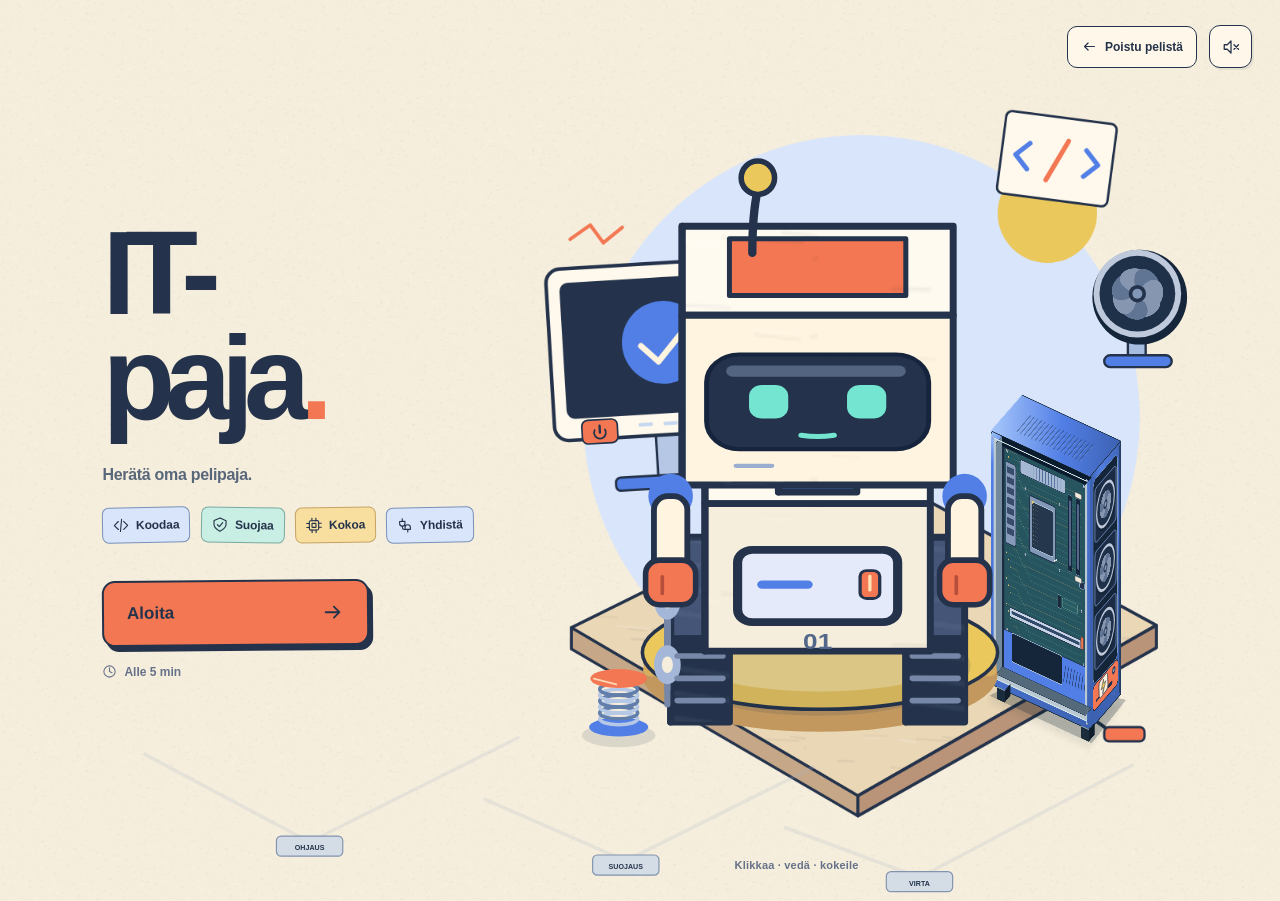
==== it-paja.html @ 64133e1c "Initial push" ====
<!doctype html>
<html lang="fi">
<head>
  <meta charset="utf-8">
  <meta name="viewport" content="width=device-width, initial-scale=1">
  <meta name="theme-color" content="#f6eedc">
  <meta name="description" content="Koodaa robotti, suojaa tili ja kokoa tietokone. Neljä IT-tehtävää, alle viisi minuuttia.">
  <title>IT-paja — Koodaa. Suojaa. Kokoa. Yhdistä.</title>
  <link rel="icon" type="image/svg+xml" href="[data-uri]">
  <style data-source="style.css">
:root{--paper:#f6f5ef;--bg:#eaeae3;--ink:#202c2d;--muted:#6d7470;--line:#d6d8ce;--orange:#f16a35;--orange-dark:#cf4a1a;--teal:#267d71;--mint:#bee1c8;--radius:18px;font-family:Inter,'Segoe UI',Arial,sans-serif;color:var(--ink);font-synthesis:none;color-scheme:light}
*{box-sizing:border-box}body{margin:0;background:var(--bg)}button,a{-webkit-tap-highlight-color:transparent}button{font:inherit;color:inherit;cursor:pointer}button:disabled{cursor:default}a{color:inherit}svg{width:22px;height:22px;fill:none;stroke:currentColor;stroke-width:1.7;stroke-linecap:round;stroke-linejoin:round;flex-shrink:0}.symbol-library{position:absolute;width:0;height:0;overflow:hidden}.app-shell{max-width:1800px;min-height:100dvh;margin:auto;padding:0 32px;display:flex;flex-direction:column}.topbar{height:100px;display:flex;align-items:center;justify-content:space-between;gap:24px;flex-shrink:0}.brand{font-size:25px;letter-spacing:-1.4px;font-weight:850;display:flex;align-items:center;gap:12px;text-decoration:none;white-space:nowrap}.brand-slash{color:#a2aaa0;padding:0 3px;font-weight:450}.brand-dot{color:var(--orange)}.brand-mark{width:31px;height:32px;position:relative}.brand-mark span{display:block;position:absolute;background:var(--ink);width:13px;height:29px;transform:skewY(-24deg);border-radius:2px}.brand-mark span+span{left:17px;top:6px;height:20px;background:var(--orange)}.progress ol{list-style:none;display:flex;align-items:center;gap:0;margin:0;padding:0}.progress li{display:flex;align-items:center;gap:9px;font-size:12px;letter-spacing:.04em;font-weight:700;color:#92998d;white-space:nowrap}.progress li+li:before{content:'';display:block;width:35px;height:1px;background:#c9cec1;margin:0 17px}.step-circle{width:26px;height:26px;border:1px solid #bfc6b7;border-radius:50%;display:flex;align-items:center;justify-content:center;font-size:10px}.step-circle svg{width:15px;height:15px}.progress li.active{color:var(--ink)}.progress li.active .step-circle{background:var(--ink);color:var(--paper);border-color:var(--ink)}.progress li.done{color:var(--teal)}.progress li.done .step-circle{background:var(--teal);border-color:var(--teal);color:white}.header-tools{display:flex;align-items:center;gap:20px}.timer{display:flex;align-items:center;gap:8px;font-size:15px;font-variant-numeric:tabular-nums;letter-spacing:.04em;font-weight:650}.timer svg{width:17px;height:17px;color:#7a8278}.icon-button{width:36px;height:36px;border:1px solid #cdd1c4;border-radius:50%;display:inline-flex;align-items:center;justify-content:center;background:transparent;transition:background .2s,transform .2s}.icon-button:hover{background:#fff9;transform:translateY(-1px)}.icon-button svg{width:17px;height:17px}.sound-toggle{border-color:transparent}.workspace{display:grid;grid-template-columns:minmax(0,1fr) 392px;min-height:610px;height:calc(100dvh - 153px);max-height:1000px;border:1px solid #cdd1c4;border-radius:var(--radius);overflow:hidden;background:var(--paper);box-shadow:0 12px 50px #29322908}.scene-pane{position:relative;background:#dddfd4;min-width:0;overflow:hidden;background-image:radial-gradient(ellipse at 45% 30%,#eef0e5 0%,#e0e2d6 57%,#d1d6c7 100%)}.scene-pane:after{content:'';pointer-events:none;position:absolute;inset:0;opacity:.10;mix-blend-mode:multiply;background-image:url("data:image/svg+xml,%3Csvg xmlns='http://www.w3.org/2000/svg' width='180' height='180'%3E%3Cfilter id='n'%3E%3CfeTurbulence type='fractalNoise' baseFrequency='.7' numOctaves='3' stitchTiles='stitch'/%3E%3C/filter%3E%3Cpath fill='%23000' filter='url(%23n)' opacity='.5' d='M0 0h180v180H0z'/%3E%3C/svg%3E")}.scene-heading{position:absolute;z-index:2;left:30px;right:30px;top:26px;display:flex;justify-content:space-between;align-items:center;pointer-events:none}.scene-kicker{font-size:10px;letter-spacing:.17em;font-weight:800;display:flex;gap:10px;align-items:center}.scene-kicker:before{content:'';width:6px;height:6px;background:var(--orange)}.scene-live{font:9px 'Cascadia Mono',Consolas,monospace;letter-spacing:.08em;display:flex;align-items:center;gap:7px;color:#6d786a}.scene-live>span{width:5px;height:5px;background:#5b8c64;border-radius:50%;box-shadow:0 0 0 3px #60976113}.canvas-wrap{position:absolute;inset:0}canvas{display:block;width:100%;height:100%;touch-action:pan-y}.scene-bottom{position:absolute;z-index:2;bottom:29px;left:30px;right:30px;display:flex;align-items:center;justify-content:space-between;gap:12px;pointer-events:none}.scene-label{display:flex;align-items:center;gap:12px}.scene-label-icon{width:39px;height:39px;border:1px solid #a8b39f;border-radius:11px;display:flex;align-items:center;justify-content:center;background:#e7eadc9c}.scene-label-icon svg{width:19px;height:19px}.scene-label>div{display:flex;flex-direction:column;gap:4px}.scene-object{font-size:12px;font-weight:800;letter-spacing:.11em}.scene-description{font-size:11px;color:#6c7766}.scene-coordinate{font:10px 'Cascadia Mono',Consolas,monospace;color:#7e8976;letter-spacing:.04em}.scene-corner{position:absolute;width:11px;height:11px;border-color:#8a987e;border-style:solid;z-index:2;pointer-events:none}.corner-tl{left:17px;top:17px;border-width:1px 0 0 1px}.corner-br{right:17px;bottom:17px;border-width:0 1px 1px 0}.control-pane{padding:34px 30px 26px;display:flex;flex-direction:column;position:relative;border-left:1px solid #cdd1c4;background:var(--paper);min-width:0;overflow-y:auto}.panel-topline{display:flex;align-items:center;justify-content:space-between;margin-bottom:23px}.eyebrow{font-size:10px;letter-spacing:.17em;font-weight:800;color:#7b8379;text-transform:uppercase}.stage-badge{font:10px 'Cascadia Mono',Consolas,monospace;color:var(--teal);background:#e5ece0;border:1px solid #cedbc7;padding:5px 8px;border-radius:4px}.control-pane h1{font-size:44px;line-height:1.03;letter-spacing:-2.1px;margin:0 0 13px;font-weight:800}.control-pane .intro-title{font-size:66px;letter-spacing:-3.4px;margin:17px 0 14px}.orange-period{color:var(--orange)}.instruction{font-size:13px;color:#747c70;line-height:1.6;margin:0 0 27px;max-width:310px}.intro-list{margin:32px 0 28px;display:flex;flex-direction:column}.intro-item{display:flex;align-items:center;gap:14px;padding:19px 0;border-bottom:1px solid var(--line)}.intro-item:first-child{border-top:1px solid var(--line)}.intro-icon{width:37px;height:37px;display:flex;align-items:center;justify-content:center;background:#e7e9df;border:1px solid #d8ddcf;border-radius:9px}.intro-icon svg{width:20px;height:20px}.intro-item>div{display:flex;flex-direction:column;gap:4px;flex:1}.intro-item strong{font-size:14px;font-weight:700}.intro-item small{font-size:11px;color:#82897b}.intro-number{font:10px 'Cascadia Mono',Consolas,monospace;color:#959c8d}.panel-bottom{margin-top:auto}.primary{width:100%;height:54px;background:var(--orange);border:1px solid #df5b2a;color:white;border-radius:9px;display:flex;align-items:center;justify-content:center;gap:11px;font-weight:750;font-size:14px;box-shadow:inset 0 1px 0 #ffbc9266,0 3px 0 #c85125;transition:background .18s,transform .18s,box-shadow .18s}.primary:hover:not(:disabled){background:#e75e2a;transform:translateY(-1px);box-shadow:inset 0 1px 0 #ffbc9266,0 4px 0 #c85125,0 6px 15px #e8692520}.primary:active:not(:disabled){transform:translateY(2px);box-shadow:inset 0 1px 0 #ffbc9266}.primary:disabled{background:#d9ddd0;border-color:#d0d5c7;color:#8e9785;box-shadow:0 2px 0 #c8cdbf}.primary svg{width:18px;height:18px;stroke-width:2}.primary .arrow-end{margin-left:auto}.primary.with-end{justify-content:flex-start;padding:0 19px}.subnote{display:flex;align-items:center;justify-content:center;gap:6px;margin-top:16px;font-size:10px;letter-spacing:.03em;color:#899180}.subnote svg{width:12px;height:12px}.section-heading{display:flex;align-items:center;justify-content:space-between;margin-bottom:12px;font-size:11px;font-weight:700}.command-palette{display:grid;grid-template-columns:repeat(3,1fr);gap:7px;margin-bottom:22px}.command-button{height:65px;border:1px solid #cbd1c2;border-radius:9px;background:#eaece2;display:flex;flex-direction:column;justify-content:center;align-items:center;gap:7px;font-size:11px;font-weight:650;box-shadow:0 2px 0 #cfd4c5;transition:transform .15s,background .15s}.command-button:hover:not(:disabled){background:#dfe9db;transform:translateY(-2px)}.command-button:active:not(:disabled){transform:translateY(1px)}.command-button:disabled{opacity:.5}.command-button svg{width:21px;height:21px;stroke-width:1.9}.counter{font:10px 'Cascadia Mono',Consolas,monospace;color:#87907e}.program-container{border:1px solid #d4d9cc;background:#ebede4;padding:10px;border-radius:10px;margin-bottom:8px}.program-grid{display:grid;grid-template-columns:repeat(4,1fr);gap:7px}.program-slot{position:relative;min-width:0;height:61px;border:1px dashed #c4cbbb;background:#e5e8dc;border-radius:6px;display:flex;flex-direction:column;align-items:center;justify-content:center;gap:5px;color:#98a18f;transition:background .15s,border .15s,transform .15s}.program-slot.empty{cursor:default}.slot-number{position:absolute;top:4px;left:6px;font:8px 'Cascadia Mono',Consolas,monospace;opacity:.6}.program-slot.filled{background:var(--paper);border:1px solid #bfc9b6;box-shadow:0 2px 0 #c9cfbe;color:var(--ink)}.program-slot.filled:hover{transform:translateY(-1px)}.program-slot.selected{border-color:var(--teal);box-shadow:0 0 0 1px var(--teal)}.program-slot.executing{background:var(--teal);border-color:var(--teal);color:white;box-shadow:0 0 0 3px #267d7120}.program-slot.error{border-color:var(--orange);background:#f9e1d2}.program-slot svg{width:19px;height:19px}.slot-text{font-size:8px;font-weight:650}.program-tools{display:flex;align-items:center;justify-content:space-between;height:30px;gap:8px}.tiny-button{border:0;background:transparent;padding:4px;display:inline-flex;align-items:center;justify-content:center;gap:4px;font-size:10px;color:#77816e;border-radius:4px;min-width:25px;min-height:25px}.tiny-button:hover:not(:disabled){background:#dce3d3;color:var(--ink)}.tiny-button:disabled{opacity:.35}.tiny-button svg{width:14px;height:14px}.reorder-tools{display:flex;gap:2px}.flip-arrow{transform:rotate(180deg)}.status{font-size:11px;line-height:1.5;min-height:36px;display:flex;align-items:center;color:var(--teal);margin:8px 0 13px;gap:6px}.status.warning{color:#bc4f24}.status svg{width:16px;height:16px}.hint-button{background:transparent;border:0;display:flex;align-items:center;justify-content:center;gap:6px;font-size:11px;font-weight:650;color:#707d65;width:100%;height:36px;border-radius:5px;margin-top:9px}.hint-button:hover{background:#e8ecdf}.hint-button svg{width:15px;height:15px}.hint-button.nudge{animation:hintPulse 1.8s ease-in-out infinite}.question-progress{display:flex;gap:5px;margin-bottom:22px}.question-progress span{height:4px;background:#dce0d4;flex:1;border-radius:2px}.question-progress .complete{background:var(--teal)}.question-progress .current{background:var(--orange)}.question-title{font-size:19px;line-height:1.4;letter-spacing:-.3px;margin:0 0 20px;font-weight:700}.answers{display:flex;flex-direction:column;gap:10px}.answer{width:100%;display:flex;align-items:center;text-align:left;gap:12px;padding:15px 13px;background:#eeefe7;border:1px solid #d2d8c9;border-radius:8px;font-size:12px;line-height:1.4;min-height:62px;transition:background .15s,transform .15s,border .15s}.answer-index{width:24px;height:24px;border:1px solid #c4ccbc;border-radius:6px;flex:0 0 auto;display:flex;align-items:center;justify-content:center;font:10px 'Cascadia Mono',Consolas,monospace;color:#7a866e}.answer:hover:not(:disabled){background:#e1e8da;border-color:#a6b69b;transform:translateX(2px)}.answer.correct{border-color:var(--teal);background:#e0ecdf}.answer.correct .answer-index{background:var(--teal);border-color:var(--teal);color:white}.answer.incorrect{border-color:#da9e7f;background:#f3e4d9}.answer:disabled{cursor:default}.feedback{font-size:12px;line-height:1.6;color:var(--teal);margin-top:18px;min-height:40px;display:flex;gap:8px;align-items:flex-start}.feedback svg{margin-top:2px;width:17px;height:17px}.next-question{margin-top:18px}.parts-list{display:flex;flex-direction:column;gap:9px}.part-card{position:relative;display:flex;align-items:center;gap:13px;padding:12px 13px;background:#eaede2;border:1px solid #cfd7c5;box-shadow:0 2px 0 #d3d9c9;border-radius:9px;width:100%;text-align:left;min-height:78px;transition:transform .15s,border .15s,background .15s}.part-card:hover:not(:disabled){transform:translateX(-3px);background:#e1e8d9}.part-card.selected{border-color:var(--teal);box-shadow:0 0 0 1px var(--teal);background:#e1ebda}.part-card.installed{background:#f1f2e9;border-color:#dde2d4;box-shadow:none;opacity:.7}.part-preview{width:70px;height:45px;display:flex;align-items:center;justify-content:center;flex:0 0 auto}.part-preview svg{width:100%;height:100%;stroke:none}.part-info{display:flex;flex-direction:column;gap:4px}.part-info strong{font-size:13px}.part-info small{font-size:10px;color:#808b74}.part-state{margin-left:auto;color:var(--teal)}.part-state svg{width:17px;height:17px}.part-number{font:9px 'Cascadia Mono',Consolas,monospace;color:#8d9880}.hotspots{position:absolute;inset:0;pointer-events:none}.hotspot{pointer-events:auto;position:absolute;border:2px dashed #66887080;background:#6ca88408;border-radius:6px;transition:background .15s,box-shadow .15s,opacity .15s;transform:translate(-50%,-50%);display:flex;align-items:center;justify-content:center;color:#315747}.hotspot span{font-size:9px;letter-spacing:.08em;background:#f2f5e9d9;border:1px solid #b2c6a5;border-radius:4px;padding:3px 5px;white-space:nowrap;font-weight:750}.hotspot.selected-target{border-color:#428973;background:#98c6ac15}.hotspot:hover,.hotspot.drag-over{background:#6ca88435;border-style:solid;box-shadow:0 0 0 5px #5eaa7920}.hotspot.installed{pointer-events:none;opacity:0}.hotspot.wrong{border-color:#ed6b35;background:#ed6b3530;animation:wrongShake .3s}.booted .hotspots{display:none}.results-list{margin:25px 0}.result-row{display:flex;align-items:center;gap:13px;padding:16px 0;border-bottom:1px solid var(--line);font-size:13px}.result-row>svg{color:var(--teal);width:20px;height:20px}.result-label{flex:1;font-weight:650}.result-state{font-size:10px;color:var(--teal)}.result-state.assisted{color:#8b795e}.footer{height:53px;display:flex;justify-content:space-between;align-items:center;gap:28px;color:#929a88;font-size:9px;font-weight:650;letter-spacing:.13em;flex-shrink:0}.footer>span:first-child span{padding:0 8px}.time-track{height:2px;background:#d7ddcf;flex:1;max-width:250px;overflow:hidden}.time-track>span{display:block;width:100%;height:100%;background:#91a48b;transition:width .3s linear}.transition-overlay{position:fixed;inset:0;z-index:10;background:#e9eddfdc;backdrop-filter:blur(7px);display:flex;flex-direction:column;align-items:center;justify-content:center;gap:20px;opacity:0;pointer-events:none;transition:opacity .3s}.transition-overlay.visible{opacity:1;pointer-events:auto}.transition-disc{width:90px;height:90px;border:1px solid #9db797;border-radius:50%;display:flex;align-items:center;justify-content:center;background:#d6e7ce;box-shadow:0 0 0 13px #b3caa22b}.transition-disc svg{width:34px;height:34px;color:var(--teal);stroke-width:1.8}.transition-overlay>span{font-size:24px;font-weight:750;letter-spacing:-.6px}.sr-only{position:absolute;width:1px;height:1px;overflow:hidden;clip:rect(0,0,0,0);white-space:nowrap}.noscript{position:fixed;inset:0;background:var(--paper);display:grid;place-items:center;padding:30px;z-index:100}button:focus-visible,a:focus-visible{outline:3px solid #1f756c;outline-offset:4px}button:disabled{outline:none}.control-pane.enter{animation:panelEnter .35s ease-out}.scene-pane.phase-enter canvas{animation:sceneEnter .65s ease-out}.dragging{opacity:.35}.part-card.shake{animation:wrongShake .3s}
@keyframes panelEnter{from{opacity:0;transform:translateX(12px)}to{opacity:1;transform:translateX(0)}}@keyframes sceneEnter{from{opacity:.2;transform:translateX(-20px)}to{opacity:1;transform:translateX(0)}}@keyframes hintPulse{50%{background:#e1e9d6;color:#395f40}}@keyframes wrongShake{25%{margin-left:-6px}75%{margin-left:6px}}
@media(min-width:1600px){.app-shell{padding:0 42px}.topbar{height:110px}.workspace{height:calc(100dvh - 170px);grid-template-columns:minmax(0,1fr) 440px}.control-pane{padding:45px 38px 32px}.control-pane h1{font-size:51px}.instruction{font-size:14px}.control-pane .intro-title{font-size:78px}.intro-list{margin-top:48px}.intro-item{padding:25px 0}.command-palette{margin-top:12px;margin-bottom:32px}.command-button{height:76px}.program-slot{height:74px}.program-container{padding:13px}.part-card{min-height:91px}.footer{height:60px}}
@media(max-height:800px) and (min-width:901px){.topbar{height:77px}.workspace{height:calc(100dvh - 120px);min-height:568px}.footer{height:43px}.control-pane{padding:25px 25px 20px}.panel-topline{margin-bottom:18px}.control-pane h1{font-size:38px}.control-pane .intro-title{font-size:59px;margin-top:10px}.instruction{margin-bottom:20px;font-size:12px}.intro-list{margin:22px 0}.intro-item{padding:16px 0}.command-palette{margin-bottom:19px}.command-button{height:58px}.program-slot{height:54px}.question-title{font-size:17px;margin-bottom:16px}.answer{padding:13px 11px;min-height:56px}.part-card{min-height:70px;padding:9px 12px}.status{margin:6px 0 9px;min-height:31px}.primary{height:49px}}
@media(max-width:1100px){.app-shell{padding:0 20px}.workspace{grid-template-columns:minmax(0,1fr) 355px}.control-pane{padding-left:22px;padding-right:22px}.progress li+li:before{width:20px;margin:0 11px}.scene-heading,.scene-bottom{left:22px;right:22px}.scene-coordinate{display:none}.header-tools{gap:10px}}
@media(max-width:900px){.app-shell{padding:0 16px}.topbar{height:78px;gap:12px}.brand{font-size:21px;gap:8px}.brand-mark{transform:scale(.8);transform-origin:left center;width:26px}.progress li{gap:6px;font-size:10px}.progress li+li:before{width:12px;margin:0 8px}.step-circle{width:21px;height:21px;font-size:8px}.header-tools{gap:3px}.timer{font-size:12px;gap:5px}.workspace{grid-template-columns:minmax(0,1fr) 330px;height:calc(100dvh - 122px);min-height:570px}.control-pane h1{font-size:35px}.control-pane .intro-title{font-size:52px}.control-pane{padding:25px 21px 22px}.instruction{font-size:12px}.intro-list{margin:22px 0}.intro-item{padding:16px 0}.scene-live{display:none}.scene-heading{top:23px}.scene-bottom{bottom:23px}.scene-description{max-width:150px}.footer{height:44px;font-size:8px;gap:14px}.footer>span:first-child span{padding:0 4px}}
@media(max-width:650px){.app-shell{padding:0 10px}.topbar{height:65px}.brand{font-size:19px}.progress li>span:last-child{display:none}.progress li+li:before{width:10px;margin:0 5px}.sound-toggle{width:28px}.timer{font-size:11px}.timer svg{width:14px}.workspace{display:flex;flex-direction:column;height:auto;min-height:0}.scene-pane{height:320px;flex-shrink:0}.scene-heading{top:17px;left:20px;right:20px}.scene-kicker{font-size:8px}.scene-bottom{bottom:16px;left:20px;right:20px}.scene-label-icon{width:30px;height:30px;border-radius:7px}.scene-label-icon svg{width:16px}.scene-object{font-size:10px}.scene-description{font-size:9px}.scene-label>div{gap:2px}.control-pane{border-left:0;border-top:1px solid #cdd1c4;padding:23px 24px 25px;min-height:440px;overflow:visible}.control-pane .intro-title{font-size:52px;margin:0 0 10px}.panel-topline{margin-bottom:13px}.control-pane h1 br{display:none}.control-pane h1{font-size:34px;letter-spacing:-1.3px}.instruction{margin-bottom:20px;max-width:none}.intro-list{margin:5px 0 24px}.intro-item{padding:12px 0}.panel-bottom{margin-top:16px}.command-button{height:54px}.command-palette{margin-bottom:19px}.program-slot{height:55px}.footer{font-size:7px;letter-spacing:.05em}.time-track{max-width:100px}.scene-corner{display:none}.hotspot span{font-size:7px;padding:2px}.part-card{min-height:70px}.subnote{margin-top:13px}}
@media(prefers-reduced-motion:reduce){*,*:before,*:after{animation:none!important;transition:none!important;scroll-behavior:auto!important}}
@media(min-width:651px){body{overflow:hidden}.app-shell{height:100dvh;min-height:0}.workspace{flex:1;min-height:0;height:auto}}
.security-summary{display:flex;flex-direction:column;gap:13px;margin-top:10px}.security-summary>div{display:flex;align-items:flex-start;gap:10px;background:#e5ecdf;border:1px solid #c6d5bd;padding:16px;border-radius:8px;font-size:13px;line-height:1.5}.security-summary svg{color:var(--teal);width:18px;height:18px}
.primary:not(:disabled){color:#192e27}.instruction{color:#626e5f}.part-info small{color:#626e5f}.intro-item small{color:#626e5f}

</style>
  <style data-source="theme.css">
:root{--paper:#fff8ea;--bg:#f6eedc;--ink:#24334b;--muted:#59677b;--line:#d7d1c4;--orange:#f27752;--orange-dark:#bf503a;--teal:#206d68;--mint:#b9e7dd;--radius:20px}
body{background:var(--bg)}.app-shell{padding-bottom:24px}.topbar{height:88px}.brand{font-weight:900}.brand-mark span{border-radius:3px}.brand-slash{color:#8d9bad}.workspace{border:2px solid var(--ink);box-shadow:6px 7px 0 #24334b12;max-height:none}.scene-pane{background:#f6eedc}.scene-pane:after{display:none}.control-pane{border-left:2px solid var(--ink);background:var(--paper)}.control-pane h1{font-weight:850;letter-spacing:-1.9px}.instruction,.part-info small,.intro-item small{color:var(--muted)}.stage-badge{background:#e1eafb;border-color:#b6c8ed;color:#365698;border-radius:5px}.eyebrow{color:#59677b}.scene-coordinate,.scene-live,.scene-heading,.footer{display:none}.scene-label-icon{border:1.5px solid #899bb7;background:#fff8ea;border-radius:10px}.scene-description{color:#59677b}.scene-corner{border-color:#8a9ab0}.scene-kicker:before{border-radius:1px}.header-tools .icon-button:hover{background:#fff8ea}.sound-toggle svg{color:var(--ink)}.timer svg{color:#66758c}.progress li{color:#8190a7}.progress li+li:before{background:#c6cbd3}.step-circle{border-color:#aeb8c6}.progress li.done{color:#206d68}.progress li.done .step-circle{background:#206d68;border-color:#206d68}.progress li.active .step-circle{background:#527fe6;border-color:#24334b;color:#fff8ea}.primary{background:#f27752;border:2px solid #24334b;border-radius:11px;box-shadow:3px 4px 0 #24334b;color:#24334b;font-weight:800}.primary:not(:disabled){color:#24334b}.primary:hover:not(:disabled){background:#ff8968;box-shadow:4px 5px 0 #24334b;transform:translate(-1px,-1px)}.primary:active:not(:disabled){transform:translate(2px,3px);box-shadow:1px 1px 0 #24334b}.primary:disabled{background:#e0ded6;border:1.5px solid #b5b8ba;box-shadow:2px 2px 0 #c8c6be;color:#7d8694}.command-button{background:#e3ebfa;border:1.5px solid #657ba6;box-shadow:1px 3px 0 #8da2c5;border-radius:9px}.command-button:hover:not(:disabled){background:#cedefa;box-shadow:2px 4px 0 #657ba6}.command-button:focus-visible{background:#cbdcf7}.program-container{background:#e5ecf6;border:1.5px solid #a8b9d1}.program-slot.empty{background:#dce5f2;border-color:#b4c3d8;color:#8499b8}.program-slot.filled{background:#fff8ea;border:1.5px solid #6e84a8;box-shadow:1px 2px 0 #b0bed1}.program-slot.selected{border-color:#365da2;box-shadow:0 0 0 1px #365da2}.program-slot.executing{background:#527fe6;border-color:#24334b;color:#fff;box-shadow:0 0 0 3px #527fe625}.program-slot.error{border-color:#b9553b;background:#ffe4d7}.counter{color:#62748e}.tiny-button{color:#596d8a}.tiny-button:hover:not(:disabled){color:#24334b;background:#d4e1f4}.hint-button{color:#536986}.hint-button:hover{background:#e0e9f7}.hint-button.nudge{animation:hintPulseV2 1.8s ease-in-out infinite}.status.warning{color:#9d4b35}.question-progress span{background:#d3ddec}.question-progress .current{background:#f27752}.question-progress .complete{background:#206d68}.answer{background:#f1f1ed;border:1.5px solid #9aaac0;border-radius:10px}.answer-index{border-color:#a2b3cb;color:#5d7393}.answer:hover:not(:disabled){background:#e2ebfb;border-color:#527fe6;box-shadow:2px 2px 0 #9db3d3}.answer.correct{border-color:#206d68;background:#dcf0e9}.answer.correct .answer-index{background:#206d68;border-color:#206d68}.answer.incorrect{background:#fae8df;border-color:#c78168}.part-card{border:1.5px solid #95a9c9;background:#e6edf8;box-shadow:2px 3px 0 #bdcbe0;border-radius:10px}.part-card:hover:not(:disabled){background:#dce8fb;border-color:#527fe6}.part-card.selected{background:#d3e1fa;border-color:#365da2;box-shadow:0 0 0 1px #365da2}.part-card.installed{background:#edf3ed;border-color:#b8c8bd;opacity:.77}.part-number{color:#7284a3}.part-card.drag-source{opacity:.35}.drag-part{position:fixed;width:146px;height:88px;display:flex;align-items:center;justify-content:center;border:2px solid #24334b;border-radius:12px;background:#fff8eaeF;box-shadow:5px 8px 0 #24334b23;z-index:99;pointer-events:none;transform:translate(-50%,-50%) rotate(-3deg)}.drag-part svg{width:122px;height:69px;stroke:none}.hotspot{border:2px dashed #527fe690;background:#527fe607;border-radius:5px}.hotspot span{border:1px solid #7f9ac2;color:#36517e;background:#fff8eae8}.hotspot:hover,.hotspot.drag-over{background:#527fe62b;border-color:#365da2;box-shadow:0 0 0 5px #527fe620}.hotspot.wrong{border-color:#b9553b;background:#f2775230}.hotspot.selected-target{border-color:#206d68;background:#40b8a622}.security-summary>div{background:#e4f0eb;border-color:#9fc2b3}.control-pane.enter{animation:panelEnter .28s ease-out}.scene-pane.phase-enter canvas{animation:sceneEnter .4s ease-out}.stage-changing canvas{opacity:.65;transform:translateX(-18px);transition:opacity .16s,transform .16s}.stage-changing .control-pane{opacity:0;transform:translateX(12px);transition:opacity .16s,transform .16s}.start-reveal .workspace{animation:startReveal .6s cubic-bezier(.2,.7,.2,1)}button:focus-visible,a:focus-visible{outline:3px solid #365da2;outline-offset:4px}.transition-overlay{display:none}
.menu-content[hidden]{display:none!important}.menu-content{position:absolute;z-index:3;left:8vw;top:0;bottom:0;width:37%;max-width:540px;display:flex;flex-direction:column;justify-content:center;align-items:flex-start;pointer-events:none;padding:34px 0}.menu-content button{pointer-events:auto}.menu-title{font-family:Inter,'Segoe UI',Arial,sans-serif;font-size:clamp(94px,9.3vw,156px);font-weight:900;letter-spacing:-.085em;line-height:.88;color:#24334b;margin:0 0 30px}.menu-title:focus{outline:none}.menu-title span{color:#f27752}.menu-tags{display:flex;flex-wrap:wrap;gap:10px;font-size:12px;font-weight:750;letter-spacing:-.1px}.menu-tags>span{display:flex;align-items:center;gap:7px;padding:9px 10px;background:#d9e5fa;border:1.5px solid #7891ba;border-radius:7px;transform:rotate(-1deg)}.menu-tags>span:nth-child(2){background:#c9eee3;border-color:#78aaa0;transform:rotate(1deg)}.menu-tags>span:nth-child(3){background:#f8dfa0;border-color:#c5a263;transform:rotate(-1deg)}.menu-tags svg{width:16px;height:16px}.menu-actions{display:flex;flex-direction:column;align-items:flex-start;gap:18px;margin-top:37px}.menu-primary{width:267px;height:66px;border-radius:13px;justify-content:flex-start;padding:0 23px;font-size:17px;gap:13px;transform:rotate(-.5deg);box-shadow:4px 5px 0 #24334b}.menu-primary svg:last-child{margin-left:auto;width:22px;height:22px}.menu-primary:hover:not(:disabled){transform:rotate(0) translate(-2px,-2px);box-shadow:6px 7px 0 #24334b}.menu-duration,.menu-time{display:flex;align-items:center;gap:7px;color:#65728a;font-size:12px;font-weight:650}.menu-duration svg,.menu-time svg{width:15px;height:15px}.menu-time{margin-top:-6px;margin-bottom:24px}.result-title{font-size:clamp(72px,7.2vw,115px);line-height:.94;margin-bottom:24px;letter-spacing:-.075em}.menu-results{width:340px;max-width:100%;display:flex;flex-direction:column;gap:0}.menu-result{display:flex;align-items:center;gap:12px;padding:13px 0;border-bottom:1.5px solid #c8c8bf;font-size:13px}.menu-result>svg{color:#365da2;width:20px;height:20px}.menu-result strong{font-weight:700;flex:1}.menu-result>span{font-size:10px;font-weight:700}.menu-result .done{color:#206d68}.menu-result .tried{color:#7f705b}.menu-home{border:0;border-bottom:1.5px solid #24334b;background:transparent;padding:3px 0 4px;color:#24334b;font-size:12px;font-weight:650}.menu-home:hover{color:#365da2;border-color:#365da2}.menu-mode{overflow:hidden}.menu-mode .app-shell{height:100dvh;min-height:0;max-width:none;width:100%;padding:0}.menu-mode .topbar{position:fixed;top:25px;right:28px;height:auto;width:auto;z-index:20;display:block}.menu-mode .brand,.menu-mode .progress,.menu-mode .timer{display:none}.menu-mode .header-tools{display:block}.menu-mode .sound-toggle{width:43px;height:43px;border:1.5px solid #24334b;background:#fff8ea;box-shadow:2px 2px 0 #24334b13;border-radius:11px}.menu-mode .sound-toggle svg{width:18px;height:18px}.menu-mode .workspace{display:block;position:relative;flex:1;height:100dvh;max-height:none;min-height:0;border:0;border-radius:0;box-shadow:none;background:#f6eedc;overflow:hidden}.menu-mode .scene-pane{position:absolute;inset:0;height:100%;width:100%;background:#f6eedc}.menu-mode .control-pane,.menu-mode .scene-bottom,.menu-mode .scene-corner{display:none}.menu-mode .hotspots{display:none}
@keyframes startReveal{from{opacity:.3;transform:translateY(14px) scale(.97)}to{opacity:1;transform:translateY(0) scale(1)}}@keyframes hintPulseV2{50%{background:#d9e6fa;color:#365da2}}
@media(min-width:1600px){.topbar{height:104px}.app-shell{padding-bottom:32px}.control-pane{padding:42px 36px 28px}}
@media(max-height:800px) and (min-width:901px){.topbar{height:73px}.app-shell{padding-bottom:20px}.menu-title{font-size:clamp(98px,9.3vw,132px)}.result-title{font-size:94px}.menu-actions{margin-top:29px}.menu-primary{height:61px}.menu-result{padding:11px 0}.control-pane{padding-top:26px;padding-bottom:22px}}
@media(max-width:1100px){.menu-content{left:6vw;width:39%}.menu-tags{gap:6px;font-size:10px}.menu-tags>span{padding:8px}.menu-title{font-size:110px}.result-title{font-size:86px}}
@media(max-width:900px){.menu-title{font-size:96px}.result-title{font-size:75px}.menu-content{left:5vw;width:42%}.menu-primary{width:235px;height:59px}.menu-tags{max-width:255px}.topbar{height:78px}.workspace{min-height:0}.control-pane{border-left:2px solid #24334b}.menu-mode .topbar{right:20px;top:20px}}
@media(max-width:650px){.app-shell{padding-bottom:12px}.topbar{height:64px}.workspace{border-radius:15px}.control-pane{border-left:0;border-top:2px solid #24334b}.scene-pane{height:300px}.menu-mode .scene-pane{height:57dvh;top:0;bottom:auto}.menu-content{left:20px;right:20px;top:auto;bottom:0;width:auto;max-width:none;padding:15px 0 31px;align-items:center;text-align:center}.menu-title{font-size:76px;line-height:.96;margin-bottom:18px}.menu-title br{display:none}.menu-tags{justify-content:center;max-width:none;font-size:11px;gap:7px}.menu-tags>span{padding:7px 9px}.menu-actions{align-items:center;margin-top:23px;gap:14px}.menu-primary{width:260px;height:56px;font-size:15px}.menu-duration{font-size:11px}.result-title{font-size:54px;margin-bottom:12px}.menu-results{width:285px}.menu-result{padding:8px 0;font-size:12px}.menu-result>span{font-size:9px}.menu-time{margin-bottom:9px;font-size:10px}.menu-mode .topbar{top:14px;right:14px}.menu-mode .sound-toggle{width:36px;height:36px;border-radius:9px}.menu-mode:has(.result-title) .scene-pane{height:47dvh}.menu-mode:has(.result-title) .menu-content{padding-bottom:20px}.menu-mode:has(.result-title) .menu-actions{margin-top:17px;gap:11px}}
@media(prefers-reduced-motion:reduce){*,*:before,*:after{animation:none!important;transition:none!important;scroll-behavior:auto!important}}
.part-card{touch-action:none;user-select:none}
.control-pane h1:focus{outline:none}
.robot-controls[hidden]{display:none!important}.robot-controls{position:absolute;inset:0;pointer-events:none;z-index:2}.robot-target{position:absolute;border:0;background:transparent;border-radius:22px;pointer-events:none;padding:0}.robot-target:focus-visible{outline:3px dashed #365da2;outline-offset:5px;background:#527fe612}.robot-play-hint{position:absolute;display:flex;align-items:center;justify-content:center;gap:10px;transform:translateX(-50%);white-space:nowrap;color:#65728a;font-size:11px;letter-spacing:.2px;font-weight:600}.robot-restore{pointer-events:auto;display:grid;place-items:center;background:#fff8ea;border:1.5px solid #24334b;border-radius:9px;width:32px;height:32px;color:#24334b;box-shadow:2px 2px 0 #24334b1c;transition:transform .15s,opacity .15s}.robot-restore svg{width:15px;height:15px}.robot-restore:disabled{opacity:0;pointer-events:none}.robot-restore:hover:not(:disabled){background:#ebc85c;transform:rotate(-15deg)}.menu-mode canvas{touch-action:none;user-select:none}.menu-departing{transition:opacity .28s,transform .28s!important;opacity:.25;transform:translateX(-24px)}.scene-bridge{position:fixed;inset:0;overflow:hidden;background:#f6eedc;z-index:80;pointer-events:none;transform-origin:58% 50%;will-change:transform,opacity,clip-path}.scene-bridge *{pointer-events:none!important;animation:none!important;transition:none!important}.view-arrive:not(.menu-mode) .workspace{animation:workshopArrive .65s cubic-bezier(.22,.7,.2,1) both}.results-reveal .menu-content>.menu-title{animation:resultArrive .5s .12s both}.results-reveal .menu-time{animation:resultArrive .4s .18s both}.results-reveal .menu-result{animation:resultArrive .4s .24s both}.results-reveal .menu-result:nth-child(2){animation-delay:.31s}.results-reveal .menu-result:nth-child(3){animation-delay:.38s}.results-reveal .menu-actions{animation:resultArrive .4s .43s both}@keyframes workshopArrive{from{opacity:.4;transform:translateX(45px) scale(.97)}to{opacity:1;transform:translateX(0) scale(1)}}@keyframes resultArrive{from{opacity:0;transform:translateY(24px)}to{opacity:1;transform:translateY(0)}}
@media(max-width:650px){.robot-play-hint{font-size:10px;gap:7px}.robot-restore{width:28px;height:28px}}
@media(prefers-reduced-motion:reduce){.menu-departing{opacity:.6;transform:none}.scene-bridge{will-change:opacity}}
.assembly-mode .control-pane{padding-top:25px;padding-bottom:22px}.assembly-mode .control-pane h1{font-size:42px;line-height:1.02;margin-top:18px;margin-bottom:12px}.assembly-mode .instruction{margin-bottom:20px}.assembly-mode .parts-list{gap:9px}.assembly-mode .part-card{padding:7px 10px;min-height:70px;gap:9px}.assembly-mode .part-preview{display:flex;align-items:center;justify-content:center;flex:0 0 89px;width:89px;height:51px}.part-preview img{display:block;width:100%;height:100%;object-fit:contain;user-select:none;pointer-events:none}.assembly-mode .part-info strong{font-size:12px}.assembly-mode .part-info small{font-size:10px;line-height:1.4}.assembly-mode .part-card:disabled:not(.installed):not(.installing){opacity:.47;background:#e6e6e1}.assembly-mode .part-card.installing{background:#d9e8f6;border-color:#6e9caf;opacity:1}.assembly-mode .status{min-height:32px;margin-top:12px;font-size:11px}.assembly-mode .hint-button{margin-top:12px}.install-spinner{display:block;width:14px;height:14px;border:2px solid #a8bad5;border-top-color:#527fe6;border-radius:50%;animation:partSpin .7s linear infinite}.pc-drag{border:0;background:none;box-shadow:none;transform:translate(-50%,-50%)}.pc-drag img{width:136px;height:74px;object-fit:contain;filter:drop-shadow(8px 12px 3px #24334b39);user-select:none}.assembly-mode .hotspot{border-width:1.5px;border-radius:3px;background:#527fe605}.assembly-mode .hotspot.selected-target,.assembly-mode .hotspot.drag-over{background:#40b8a61c;border-color:#40b8a6;box-shadow:none}.assembly-mode .hotspot span{font-size:8px;padding:3px 5px}.boot-panel{display:flex;flex:1;flex-direction:column;align-items:center;justify-content:center;gap:23px;padding:20px 0}.boot-symbol{display:grid;place-items:center;width:90px;height:90px;background:#d7e7f9;border:2px solid #24334b;border-radius:27px;box-shadow:4px 5px 0 #b5c9e4;animation:bootBreathe 1.8s ease-in-out infinite}.boot-symbol svg{width:38px;height:38px;color:#365da2}.boot-meter{width:190px;height:7px;border-radius:20px;background:#d7dfe9;overflow:hidden}.boot-meter span{display:block;height:100%;background:linear-gradient(90deg,#40b8a6,#527fe6,#f27752);border-radius:20px;transition:width .15s linear}.boot-checks{display:flex;flex-direction:column;gap:13px;font-size:12px;color:#8490a4}.boot-checks span{display:flex;align-items:center;gap:10px;transition:color .2s}.boot-checks svg{width:15px;height:15px;opacity:.25}.boot-checks .done{color:#206d68}.boot-checks .done svg{opacity:1}.rgb-choices{display:flex;flex-direction:column;gap:12px;margin-top:8px}.rgb-choice{display:flex;align-items:center;gap:16px;text-align:left;width:100%;min-height:75px;background:#f0f0e9;border:1.5px solid #9aaac1;border-radius:12px;padding:12px 16px;color:#24334b;font-size:13px;font-weight:750;box-shadow:2px 3px 0 #d6d8d5;transition:background .16s,transform .16s}.rgb-choice:hover{background:#e5ecfa;transform:translateY(-2px)}.rgb-choice.active{border-color:#365da2;background:#dde8fa;box-shadow:0 0 0 1px #365da2}.rgb-swatch{width:44px;height:44px;border:2px solid #24334b;border-radius:50%;box-shadow:inset 0 0 0 5px #ffffff42}.rgb-choice>svg{margin-left:auto;width:17px;height:17px;opacity:0;color:#365da2}.rgb-choice.active>svg{opacity:1}.pc-ready-note{display:flex;gap:8px;align-items:center;font-size:12px;color:#206d68;font-weight:650;margin-bottom:20px}.pc-ready-note svg{width:16px;height:16px}.showcase-countdown{height:4px;width:100%;border-radius:8px;background:#dedfd7;margin-top:18px;overflow:hidden}.showcase-countdown span{display:block;height:100%;background:#527fe6;border-radius:8px;transition:width .15s linear}@keyframes partSpin{to{transform:rotate(360deg)}}@keyframes bootBreathe{50%{transform:translateY(-4px);box-shadow:4px 9px 0 #b5c9e4}}
@media(min-width:1600px){.assembly-mode .control-pane{padding-top:36px;padding-bottom:28px}.assembly-mode .control-pane h1{font-size:52px;margin-top:23px;margin-bottom:20px}.assembly-mode .part-card{min-height:86px;padding:10px 14px;gap:14px}.assembly-mode .part-preview{flex-basis:105px;width:105px;height:58px}.assembly-mode .part-info strong{font-size:14px}.assembly-mode .part-info small{font-size:11px}.assembly-mode .parts-list{gap:12px}.assembly-mode .instruction{margin-bottom:28px}}
@media(max-width:900px){.assembly-mode .control-pane h1{font-size:37px}.assembly-mode .part-preview{flex-basis:72px;width:72px;height:44px}.assembly-mode .part-card{padding:6px 8px;min-height:63px}.assembly-mode .control-pane{padding-top:22px}.rgb-choice{padding:10px 12px;gap:12px}}
@media(max-width:650px){.assembly-mode .control-pane h1{font-size:38px}.assembly-mode .control-pane{padding:22px}.assembly-mode .part-card{min-height:69px}.assembly-mode .part-preview{flex-basis:86px;width:86px;height:49px}.boot-panel{min-height:230px}.rgb-choices{margin-bottom:30px}}
.assembly-mode .control-pane h1{margin-top:0}.assembly-mode .status{min-height:28px;margin-top:8px;margin-bottom:8px}
.assembly-mode .hotspot{transform:none}
.assembly-mode .assembly-progress{font-size:11px;font-weight:750;color:var(--teal);margin:0 0 10px}
.assembly-mode .parts-list{display:grid;grid-template-columns:repeat(2,minmax(0,1fr));gap:8px;flex-shrink:0}
.assembly-mode .part-card{display:flex;flex-direction:column;align-items:flex-start;justify-content:center;min-width:0;min-height:88px;padding:7px 10px;gap:4px}
.assembly-mode .part-preview{flex:0 0 35px;width:90px;height:35px;align-self:center}
.assembly-mode .part-info{min-width:0;gap:3px;width:100%}
.assembly-mode .part-info strong{font-size:12px;line-height:1.3;overflow-wrap:anywhere}
.assembly-mode .part-info small{font-size:10px;line-height:1.3}
.assembly-mode .part-state{position:absolute;top:9px;right:8px}
.assembly-mode .part-card[data-part="glass"]{grid-column:1/-1;flex-direction:row;align-items:center;justify-content:flex-start;min-height:60px;padding-right:30px;gap:14px}
.assembly-mode .part-card[data-part="glass"] .part-preview{flex:0 0 75px;width:75px;height:43px}
.assembly-mode .part-card[data-part="glass"] .part-state{top:50%;transform:translateY(-50%)}
.assembly-mode .control-pane:has(.parts-list) .panel-topline{margin-bottom:10px}
.assembly-mode .control-pane:has(.parts-list) h1{font-size:36px;line-height:1.02;margin:0 0 9px}
.assembly-mode .control-pane:has(.parts-list) h1 br{display:none}
.assembly-mode .control-pane:has(.parts-list) .instruction{margin-bottom:10px;font-size:12px}
.assembly-mode .control-pane:has(.parts-list) .panel-bottom{padding-top:6px;flex-shrink:0}
@media(min-width:1600px){.assembly-mode .part-card{min-height:112px;padding:10px 12px}.assembly-mode .part-preview{height:44px;flex-basis:44px;width:110px}.assembly-mode .part-info strong{font-size:13px}.assembly-mode .part-card[data-part="glass"]{min-height:72px}.assembly-mode .control-pane:has(.parts-list) h1{font-size:43px}}
@media(max-width:650px){.assembly-mode .parts-list{grid-template-columns:minmax(0,1fr)}.assembly-mode .part-card,.assembly-mode .part-card[data-part="glass"]{flex-direction:row;align-items:center;justify-content:flex-start;gap:12px;min-height:72px;padding:8px 30px 8px 10px}.assembly-mode .part-preview,.assembly-mode .part-card[data-part="glass"] .part-preview{flex:0 0 88px;width:88px;height:48px}.assembly-mode .part-state{top:50%;transform:translateY(-50%)}.assembly-mode .part-info strong{font-size:13px}}
.admin-panel{width:min(424px,calc(100vw - 40px));max-height:calc(100dvh - 40px);margin:auto;padding:25px 27px 29px;border:2px solid #24334b;border-radius:20px;background:#fff8ea;color:#24334b;box-shadow:7px 9px 0 #24334b38;overflow:auto}
.admin-panel::backdrop{background:#24334b80;backdrop-filter:blur(5px)}
.admin-panel[open]{animation:adminEnter .18s ease-out}
.admin-heading{display:flex;align-items:center;justify-content:space-between;gap:15px}
.admin-close{width:34px;height:34px;border:1.5px solid #9aaac0;border-radius:10px;background:#f0f0e9;display:grid;place-items:center;transition:background .15s,transform .15s}
.admin-close svg{width:17px;height:17px}.admin-close:hover{background:#f9ddcf;transform:rotate(6deg)}
.admin-panel h2{font-size:42px;letter-spacing:-1.9px;line-height:1.1;margin:15px 0 12px;font-weight:850}.admin-panel h2>span{color:#f27752}
.admin-panel p{margin:0 0 23px;font-size:13px;line-height:1.6;color:#59677b}
.admin-stages{display:grid;gap:10px;margin-bottom:24px}
.admin-stages button{width:100%;min-height:63px;padding:13px 16px;display:flex;align-items:center;gap:14px;border:1.5px solid #91a6c7;border-radius:11px;background:#e5edfa;box-shadow:2px 3px 0 #c0cee2;text-align:left;font-size:14px;font-weight:750;transition:background .15s,transform .15s,box-shadow .15s}
.admin-stages button:nth-child(2){background:#dcf0e9}.admin-stages button:nth-child(3){background:#f8e8bb}
.admin-stages button:hover{background:#cfdef8;transform:translateY(-2px);box-shadow:2px 5px 0 #c0cee2}
.admin-stages button:active{transform:translateY(1px);box-shadow:1px 1px 0 #c0cee2}
.admin-stages button.current{border:2px solid #365da2;box-shadow:0 0 0 2px #527fe62b}
.admin-number{font-size:10px;font-weight:650;color:#647899;letter-spacing:.03em}.admin-stages svg{width:20px;height:20px}.admin-stages .admin-arrow{margin-left:auto;width:16px;height:16px}
.admin-next{font-size:13px;height:51px}
@keyframes adminEnter{from{opacity:0;transform:translateY(8px) scale(.98)}to{opacity:1;transform:none}}
@media(prefers-reduced-motion:reduce){.admin-panel[open]{animation:none}.admin-panel button{transition:none}.admin-panel button:hover,.admin-panel button:active{transform:none}}
@media(max-height:800px) and (min-width:651px){.assembly-mode .control-pane{padding-bottom:16px}}

</style>
  <style data-source="upgrade.css">
.menu-mission{font-size:16px;font-weight:650;color:#59677b;margin:6px 0 23px;letter-spacing:-.3px}
.step-button{display:flex;justify-content:center;align-items:center;gap:9px;width:100%;min-height:39px;margin-top:12px;border:1.5px solid #879fc3;border-radius:9px;background:#e0eafa;color:#334e81;font-size:12px;font-weight:750;box-shadow:1px 2px 0 #b4c5df;transition:background .15s,transform .15s}.step-button svg{width:16px;height:16px}.step-button:hover:not(:disabled){background:#cdddf7;transform:translateY(-1px)}.step-button:disabled{opacity:.45}.program-slot.next-command{outline:2px dashed #527fe6;outline-offset:2px}.program-slot.error{animation:collisionFlash .45s ease-out}.control-pane:has(.step-button) .hint-button{margin-top:10px}
@keyframes collisionFlash{25%,75%{background:#f27752;color:#24334b;box-shadow:0 0 0 4px #f2775225}50%{background:#ffe4d7}}
.control-pane:has(.security-device) h1{font-size:37px;margin-bottom:9px}.control-pane:has(.security-device) .instruction{margin-bottom:16px;font-size:12px}.control-pane:has(.security-device) .panel-topline{margin-bottom:17px}.control-pane:has(.security-device) .question-progress{margin-bottom:15px}.security-device{border:1.5px solid #8da2c5;border-radius:13px;background:#eef1f6;padding:0 12px 13px;box-shadow:3px 4px 0 #c5d0df;margin-bottom:8px}.device-bar{display:flex;align-items:center;gap:6px;border-bottom:1px solid #c9d1df;padding:9px 0;font-size:8px;letter-spacing:.08em;font-weight:800;color:#596e91}.device-bar svg{width:12px;height:12px;margin-left:auto}.device-dot{width:5px;height:5px;border-radius:50%;background:#40b8a6;box-shadow:9px 0 #ebc85c;margin-right:8px}.security-device .question-title{font-size:15px;line-height:1.3;margin:12px 0 11px;letter-spacing:-.3px}.chat-message{background:#fff8ea;border:1px solid #bac8dc;border-radius:3px 11px 11px 11px;padding:10px;margin-bottom:10px}.chat-sender{font-size:9px;font-weight:750;color:#5e769d}.chat-message>p{font-size:11px;line-height:1.5;margin:7px 0 9px}.inspect-link{display:flex;align-items:center;gap:5px;border:0;padding:0;background:transparent;text-align:left;color:#365da2;font-size:10px;font-weight:700;text-decoration:underline;text-underline-offset:3px}.inspect-link svg{width:13px;height:13px}.link-inspection{border-top:1px dashed #bc9b7b;margin-top:11px;padding-top:8px}.link-inspection[hidden]{display:none}.link-inspection code{display:block;font-size:10px;overflow-wrap:anywhere;color:#a24e38}.link-inspection p{font-size:10px;line-height:1.5;margin:6px 0 0;color:#59677b}.security-actions{display:grid;gap:7px}.security-action{display:flex;align-items:center;gap:9px;min-height:43px;width:100%;border:1.5px solid #a1b2cb;background:#fffaf0;border-radius:8px;padding:8px 9px;text-align:left;box-shadow:1px 2px 0 #ccd5e2;transition:background .15s,transform .15s}.security-action>svg{width:16px;height:16px;color:#52709f}.security-action>span:not(.setting-switch){flex:1;min-width:0}.security-action strong{display:block;font-size:11px;font-weight:650;line-height:1.4}.security-action small{display:block;font-size:9px;color:#6b7f9c;line-height:1.4;margin-top:4px}.security-action:hover:not(:disabled){background:#dce8fc;transform:translateX(2px)}.security-action.correct{background:#d9eee6;border-color:#287b6d;box-shadow:0 0 0 1px #287b6d}.security-action.correct svg{color:#206d68}.security-action.incorrect{background:#f9ddd0;border-color:#bb6b51}.security-action:disabled:not(.correct):not(.incorrect){opacity:.64}.account-row{display:flex;align-items:center;gap:9px;background:#dae5f5;border-radius:7px;margin-bottom:11px;padding:10px;font-size:11px;font-weight:700}.account-row>svg{width:22px;height:22px;color:#527fe6}.account-row small{display:block;font-weight:500;font-size:9px;color:#627799;margin-top:4px}.setting-switch{width:27px;height:16px;border:1px solid #879dbe;border-radius:10px;background:#c5d1e3;position:relative;flex:none}.setting-switch:after{content:'';position:absolute;left:2px;top:2px;width:10px;height:10px;background:#fff8ea;border-radius:50%;transition:transform .2s}.setting-switch.on{background:#287b6d;border-color:#287b6d}.setting-switch.on:after{transform:translateX(10px)}.control-pane:has(.security-device) .feedback{font-size:11px;line-height:1.5;min-height:0;margin:10px 0 13px}.control-pane:has(.security-device) .feedback:empty{margin:0}.control-pane:has(.security-device) .subnote{margin:10px 0 0}
.assembly-mode:has(.pc-custom) .instruction{margin-bottom:16px}.assembly-mode:has(.pc-custom) .rgb-choices{gap:9px;margin-top:0}.assembly-mode:has(.pc-custom) .rgb-choice{min-height:53px;padding:8px 12px;gap:12px}.assembly-mode:has(.pc-custom) .rgb-swatch{width:32px;height:32px;box-shadow:inset 0 0 0 4px #ffffff42}.pc-custom{display:grid;grid-template-columns:1fr 1fr;gap:12px;margin:19px 0 18px}.custom-label{display:block;font-size:10px;font-weight:750;color:#596d8b;margin-bottom:8px}.case-options,.sticker-options{display:flex;gap:8px}.case-options button,.sticker-options button{display:grid;place-items:center;width:34px;height:34px;border:1.5px solid #899fbe;border-radius:9px;box-shadow:1px 2px 0 #c1ccdc;transition:transform .15s,box-shadow .15s}.case-options button{background:var(--case-color);border-radius:50%;color:#fff8ea}.case-options button svg{width:16px;height:16px;opacity:0}.case-options button[aria-pressed=true] svg{opacity:1}.case-options button[aria-pressed=true],.sticker-options button[aria-pressed=true]{outline:2px solid #365da2;outline-offset:2px}.sticker-options button{background:#fff8ea}.sticker-options button svg{width:22px;height:22px}.case-options button:hover,.sticker-options button:hover{transform:translateY(-2px);box-shadow:1px 4px 0 #c1ccdc}.assembly-mode:has(.pc-custom) .pc-ready-note{margin-bottom:13px;font-size:11px}.assembly-mode:has(.pc-custom) .showcase-countdown{margin-top:14px}
.workshop-toys{position:absolute;inset:0;pointer-events:none;z-index:2}.workshop-toys[hidden]{display:none!important}.workshop-toys button{position:absolute;border:0;background:transparent;border-radius:18px;pointer-events:auto;padding:0}.workshop-toys button:hover{background:#527fe611}.workshop-toys button:focus-visible{outline:3px dashed #365da2;outline-offset:3px;background:#527fe616}
.menu-content.skill-menu{left:6vw;width:40%;max-width:570px;padding:24px 0}.skill-menu .result-title{font-size:clamp(58px,6vw,98px);line-height:.94;margin-bottom:22px;letter-spacing:-.065em}.skill-heading{display:flex;align-items:center;justify-content:space-between;width:100%;margin-bottom:12px;gap:14px}.skill-heading .eyebrow{font-size:9px;letter-spacing:.14em}.skill-heading .menu-time{font-size:11px;margin:0;gap:5px}.skill-heading .menu-time svg{width:13px;height:13px}.skill-cards{display:grid;gap:9px;width:100%;max-width:500px}.skill-card{display:flex;align-items:flex-start;gap:12px;padding:13px;border:1.5px solid #8fa5c6;border-radius:12px;background:#e2ebfa;box-shadow:2px 3px 0 #b5c5dd}.skill-card:nth-child(2){background:#dbefe7;border-color:#8bafa7}.skill-card:nth-child(3){background:#f8e9be;border-color:#c2ab75}.skill-icon{display:grid;place-items:center;width:34px;height:34px;flex:none;background:#fff8ea8c;border:1px solid #9bb0ce;border-radius:9px}.skill-icon svg{width:19px;height:19px}.skill-card>div{flex:1;min-width:0}.skill-title{display:flex;align-items:center;justify-content:space-between;gap:8px}.skill-title strong{font-size:13px;font-weight:800;letter-spacing:-.2px}.skill-state{font-size:9px;color:#3e605b;white-space:nowrap;font-weight:650}.skill-card p{margin:6px 0 0;color:#53657e;font-size:10px;line-height:1.45}.skill-score{display:block;color:#206d68;font-size:9px;font-weight:750;margin-top:5px}.skill-card.tried{box-shadow:2px 3px 0 #c7cace}.skill-card.unfinished{background:#e6e5df;border-color:#b1b8c1;box-shadow:none;color:#6f7b8b}.skill-card.unfinished .skill-icon{opacity:.5}.skill-card.unfinished .skill-state{color:#6f7b8b}.skill-menu .menu-actions{margin-top:23px;gap:13px}.skill-menu .menu-primary{height:55px;font-size:14px;width:247px}.results-reveal .skill-card{animation:resultArrive .4s .23s both}.results-reveal .skill-card:nth-child(2){animation-delay:.30s}.results-reveal .skill-card:nth-child(3){animation-delay:.37s}
@media(min-width:1600px){.control-pane:has(.security-device) h1{font-size:45px}.security-device{padding:0 16px 17px}.security-device .question-title{font-size:19px;margin-top:16px;margin-bottom:15px}.chat-message{padding:14px}.chat-message>p{font-size:13px}.chat-sender{font-size:11px}.security-action{min-height:56px;padding:11px}.security-action strong{font-size:13px}.security-action small{font-size:10px}.inspect-link{font-size:12px}.device-bar{font-size:10px;padding:12px 0}.skill-menu .skill-title strong{font-size:16px}.skill-card{padding:17px}.skill-card p{font-size:12px}.skill-state,.skill-score{font-size:11px}.skill-icon{width:42px;height:42px}.pc-custom{margin-top:24px}.assembly-mode:has(.pc-custom) .rgb-choice{min-height:68px}.assembly-mode:has(.pc-custom) .rgb-swatch{width:41px;height:41px}}
@media(max-width:900px){.security-device{padding-left:9px;padding-right:9px}.security-action strong{font-size:10px}.skill-card{padding:10px;gap:8px}.skill-title{flex-wrap:wrap;gap:3px}.skill-title strong{font-size:11px}.skill-card p{font-size:9px}.skill-menu .result-title{font-size:66px}.case-options,.sticker-options{gap:5px}.case-options button,.sticker-options button{width:30px;height:30px}}
@media(max-width:650px){.menu-mission{font-size:13px;margin:0 0 12px}.menu-content.skill-menu{left:18px;right:18px;top:34dvh;bottom:auto;width:auto;max-width:none;padding:15px 0 20px}.skill-menu .result-title{font-size:45px;margin-bottom:14px}.skill-heading,.skill-cards{max-width:440px}.skill-menu .menu-actions{margin-top:18px}.menu-mode:has(.skill-menu) .scene-pane{height:35dvh}.skill-title{flex-wrap:nowrap}.skill-title strong{font-size:12px}.skill-card p{font-size:10px}.skill-card{padding:11px}.skill-icon{width:31px;height:31px}.control-pane:has(.security-device) h1{font-size:34px}.security-action strong{font-size:12px}.security-device .question-title{font-size:17px}.chat-message>p{font-size:12px}.pc-custom{gap:25px;max-width:320px}.case-options button,.sticker-options button{width:36px;height:36px}.control-pane:has(.security-device) .feedback{font-size:12px}}
.security-action strong{font-size:12px}.chat-message>p{font-size:12px}.chat-sender{font-size:10px}.security-device .question-title{font-size:16px}
.skill-heading{max-width:500px}
@media(max-height:820px) and (min-width:651px){.control-pane:has(.step-button) .command-palette{margin-bottom:16px}.control-pane:has(.step-button) .program-tools{margin-bottom:6px}.control-pane:has(.step-button) .step-button{margin-top:8px;min-height:35px}.control-pane:has(.step-button) .hint-button{margin-top:7px;min-height:28px}.control-pane:has(.step-button) .status{min-height:24px;font-size:11px;margin:6px 0 9px}}
@media(prefers-reduced-motion:reduce){.step-button,.security-action,.case-options button,.sticker-options button{transition:none}.results-reveal .skill-card,.program-slot.error{animation:none}.security-action:hover,.step-button:hover,.case-options button:hover,.sticker-options button:hover{transform:none}}

</style>
  <style data-source="game-robot.css">
.game-robot-grip{position:absolute;z-index:6;padding:0;border:0;border-radius:40%;background:transparent;cursor:grab;touch-action:none;-webkit-user-select:none;user-select:none}
.game-robot-grip[hidden]{display:none!important}
.game-robot-grip:active{cursor:grabbing}.game-robot-grip:focus-visible{outline:3px dashed #365da2;outline-offset:4px;background:#527fe615}
.robot-gesture-target{position:absolute;z-index:6;margin:0;padding:0;border:0;border-radius:45%;background:transparent;color:transparent;cursor:inherit;touch-action:none;user-select:none;-webkit-user-select:none}
.robot-gesture-target[hidden]{display:none!important}.robot-gesture-target:focus-visible{outline:2px dashed #365da2;outline-offset:3px;background:#527fe61a}
.robot-gesture-target[data-robot-gesture="head"],.robot-gesture-target[data-robot-gesture="shell"]{z-index:5}
.workshop-meltdown,.workshop-vortex{position:fixed;inset:0;width:100vw;height:100dvh;max-width:none;max-height:none;margin:0;padding:0;border:0;background:transparent;color:#fff4df;overflow:hidden;outline:0}
.workshop-meltdown::backdrop,.workshop-vortex::backdrop{background:transparent}.workshop-meltdown>canvas,.workshop-vortex>canvas{position:absolute;inset:0;width:100%;height:100%;z-index:1}
body.world-blasting{overflow:hidden!important}.world-blasting .control-pane{overflow:hidden!important}.world-blasting .hotspots{visibility:hidden}.world-blasting .role-cables{opacity:0;transition:opacity .16s}

</style>
  <style data-source="roles.css">
.role-board[hidden]{display:none!important}
.role-board{position:absolute;inset:12% 5% 24%;z-index:5;pointer-events:none;isolation:isolate}
.role-cables{position:absolute;inset:0;width:100%;height:100%;overflow:visible;z-index:2;pointer-events:none;fill:none}
.physical-cable{stroke-linecap:round;stroke-linejoin:round}.physical-cable.assisted{opacity:.55}
.role-task-list{position:absolute;inset:0 59% 0 0;display:grid;grid-template-rows:repeat(6,minmax(0,1fr));gap:11px;z-index:3}
.role-task{position:relative;display:flex;align-items:center;gap:10px;padding:9px 25px 9px 13px;border:2px solid #24334b;border-radius:10px;background:#fff6e4;box-shadow:0 5px 0 #a5b3c7,0 7px 0 #24334b;pointer-events:auto;text-align:left;transition:transform .13s,box-shadow .13s,background .13s;min-height:0;line-height:1.2}
.role-task strong{font-size:clamp(11px,1.02vw,14px);font-weight:750;letter-spacing:-.15px}
.task-number{font-size:9px;letter-spacing:.06em;color:#6c7b91;align-self:flex-start;line-height:1.5}.task-led{flex:none;width:7px;height:7px;border:1px solid #24334b;border-radius:50%;background:#c3c9cc;box-shadow:inset 0 1px 1px #24334b44}
.role-task:hover:not(:disabled){transform:translateY(-2px);background:#fffaf0;box-shadow:0 7px 0 #a5b3c7,0 9px 0 #24334b}
.role-task:active:not(:disabled),.role-task.selected{transform:translateY(4px);box-shadow:0 1px 0 #a5b3c7,0 3px 0 #24334b;background:#f7e6b9}
.role-task.selected .task-led{background:#efc952;box-shadow:0 0 0 3px #efc95226}
.wire-jack{position:absolute;right:-8px;top:50%;width:15px;height:18px;transform:translateY(-50%);border-radius:4px;border:2px solid #24334b;background:#526780;box-shadow:inset 3px 0 #1b283f}
.wire-jack:after{content:'';display:block;width:3px;height:10px;background:#cbd6e5;margin:2px 3px;border-radius:1px}
.role-task.connected{opacity:1;background:#e6eee6;transform:translateY(3px);box-shadow:0 2px 0 #9fb1ba,0 4px 0 #24334b}
.role-task.connected .task-led{background:#40b8a6}.task-check{display:none;position:absolute;right:14px;top:5px;font-weight:800;color:#247d70;font-size:10px}.connected .task-check{display:block}.role-task.assisted{background:#e4e6e6}.role-task.assisted .task-led{background:#a6b2bc}
.role-target-list{position:absolute;inset:0 0 0 68%;display:flex;flex-direction:column;justify-content:space-around;gap:35px;z-index:1}
.role-target{position:relative;display:flex;flex-direction:column;align-items:flex-start;gap:9px;pointer-events:auto;padding:20px 15px 17px 23px;min-height:136px;border:2.5px solid #24334b;border-radius:13px;text-align:left;background:#dbe5f7;box-shadow:4px 6px 0 #24334b28;transition:transform .16s,box-shadow .16s}
.role-target.support{background:#f6dfce}.role-target:disabled{cursor:default;opacity:1;color:#24334b}.role-target:hover:not(:disabled){transform:translateY(-3px) rotate(-.6deg);box-shadow:4px 9px 0 #24334b35}.role-target:active:not(:disabled){transform:translateY(2px)}
.role-target strong{font-size:clamp(14px,1.35vw,21px);line-height:1.08;font-weight:850;letter-spacing:-.55px;overflow-wrap:anywhere}
.role-target small{font-size:10px;line-height:1.3;color:#52647e;max-width:160px}.role-profession-icon{display:grid;place-items:center;width:31px;height:28px;border:1.5px solid #24334b;border-radius:6px;background:#fff8ea80}.role-profession-icon svg{width:20px;height:20px}
.role-target-count{position:absolute;right:12px;top:14px;font-size:10px;letter-spacing:.08em;font-variant-numeric:tabular-nums;color:#52647e}
.role-ports{position:absolute;left:-10px;top:24%;bottom:20%;display:flex;flex-direction:column;justify-content:space-between}
.role-port{display:block;width:18px;height:17px;border:2px solid #24334b;border-radius:4px;background:#526780;box-shadow:inset 3px 0 #1b283f}.role-port.occupied{background:#40b8a6}
.roles-mode .scene-heading{z-index:6}.roles-mode .control-pane h1{font-size:clamp(32px,3.3vw,49px)}.roles-mode .scene-coordinate{font-size:9px}
.role-panel-step{padding:16px 0;border-top:1px solid #a9b7ca;display:flex;gap:12px;font-size:13px;line-height:1.5}.role-panel-step>span{color:#527fe6;font-size:10px;font-weight:800;margin-top:3px}
.role-meter{margin:24px 0 20px}.role-meter-label{display:flex;justify-content:space-between;align-items:baseline;margin-bottom:11px}.role-meter-label strong{font-size:31px;letter-spacing:-1px}.role-meter-label span{font-size:10px;text-transform:uppercase;letter-spacing:.13em;color:#637894}
.role-meter-track{height:8px;border:1.5px solid #24334b;border-radius:4px;background:#d7e0ec;overflow:hidden}.role-meter-track>span{display:block;height:100%;background:#40b8a6;transition:width .2s}
.roles-feedback{font-size:13px;line-height:1.6;min-height:95px;color:#465d7e}.roles-feedback strong{color:#24334b}.roles-panel .panel-bottom{margin-top:auto}.roles-panel .hint-button{margin-top:10px}
.security-actions .security-action{align-items:flex-start}.security-action .choice-letter{font-size:10px;border:1px solid #8d9fba;border-radius:5px;flex:none;width:23px;height:24px;display:grid;place-items:center;margin-top:1px}.security-action strong{line-height:1.4;font-size:12px}.security-action small{line-height:1.4}.security-device .question-title{font-size:17px;line-height:1.35}.security-action.correct .choice-letter{background:#206d68;color:#fff;border-color:#206d68}
.security-actions .security-action>span.choice-letter{flex:0 0 24px;width:24px;min-width:24px}.security-actions .security-action>span:not(.choice-letter){flex:1;min-width:0}
@media(max-width:900px){.role-board{inset:12% 5% 24%}.role-task{gap:7px;padding-left:9px;padding-right:17px}.task-number{display:none}.role-target{padding:16px 9px 14px 17px;gap:7px;min-height:130px}.role-target small{font-size:9px}.role-target-count{right:8px;top:11px}.role-target-list{left:67%}.role-task-list{right:57%}.role-task strong{font-size:11px}.role-target strong{font-size:15px}}
@media(max-width:650px){.roles-mode .scene-pane{height:620px;min-height:620px}.role-board{inset:11% 5% 24%}.role-task-list{right:56%;gap:11px}.role-task strong{font-size:11px;line-height:1.22}.role-task{padding:7px 13px 7px 7px;gap:5px}.task-led{width:5px;height:5px}.role-target-list{left:65%;gap:30px}.role-target{min-height:143px;padding:15px 7px 14px 14px}.role-target strong{font-size:14px}.role-target small{font-size:9px}.role-ports{left:-9px}.roles-mode .control-pane h1{font-size:36px}.roles-mode .scene-description{font-size:10px}.roles-mode .scene-coordinate{display:none}.progress li+li:before{width:12px;margin:0 9px}}
@media(max-height:820px) and (min-width:651px){.role-target{min-height:125px;padding-top:13px;padding-bottom:13px;gap:7px}.role-meter{margin:15px 0}.role-panel-step{padding:12px 0}.roles-feedback{min-height:70px}.roles-mode .control-pane h1{font-size:36px}.skill-menu .result-title{font-size:60px!important;margin-bottom:16px!important}.skill-cards{gap:6px!important}.skill-card{padding:10px!important}.skill-card p{font-size:9px!important}}
@media(prefers-reduced-motion:reduce){.role-task,.role-target,.role-meter-track>span{transition:none!important}.role-task:hover:not(:disabled),.role-target:hover:not(:disabled){transform:none}}
@media(max-width:650px){.progress li>span:nth-child(2){position:absolute;width:1px;height:1px;overflow:hidden;clip-path:inset(50%)}.progress li+li:before{width:6px;margin:0 3px}.progress li{gap:0}.roles-mode .control-pane h1{font-size:34px}}

</style>
  <style data-source="workshop-updates.css">
.workspace{position:relative}
.assembly-mode{grid-template-columns:minmax(0,1fr) 286px}
.assembly-mode .scene-pane{background:#e7dcc8}
.assembly-mode .scene-bottom{bottom:15px;left:18px}
.assembly-parts[hidden],.security-alarm[hidden]{display:none!important}
.assembly-parts{position:absolute;z-index:3;transform-origin:top left;pointer-events:none}
.assembly-parts .bench-part{position:absolute;left:var(--part-x);top:var(--part-y);width:var(--part-w);height:var(--part-h);transform:rotate(var(--part-angle));display:block;padding:0;border:0;background:transparent;box-shadow:none;pointer-events:auto;touch-action:none;user-select:none;color:#e8f0df}
.assembly-parts .part-preview{display:block;width:100%;height:100%}
.assembly-parts .part-preview img{display:block;width:100%;height:100%;object-fit:contain;filter:drop-shadow(-3px 5px 2px #061d2355);transition:filter .15s}
.assembly-parts .bench-part:hover:not(:disabled) .part-preview img,.assembly-parts .bench-part.selected .part-preview img{filter:drop-shadow(0 0 2px #b8f4d7) drop-shadow(-3px 5px 2px #061d2355)}
.assembly-parts .bench-part:focus-visible{outline:2px dashed #b8f4d7;outline-offset:4px;border-radius:9px}
.assembly-parts .part-info{position:absolute;left:-20px;right:-20px;bottom:-16px;display:flex;flex-direction:column;align-items:center;gap:2px;opacity:0;pointer-events:none;text-shadow:0 1px 3px #062f2b}
.assembly-parts .part-info strong{font-size:12px;line-height:1.2;font-weight:750}
.assembly-parts .part-info small{font-size:9px;color:#d1e9d5}
.assembly-parts .bench-part:hover .part-info,.assembly-parts .bench-part:focus-visible .part-info,.assembly-parts .bench-part.selected .part-info{opacity:1}
.assembly-parts .part-state{position:absolute;top:2px;right:0;margin:0;color:#9edeb6}
.assembly-parts .part-state svg{width:14px;height:14px}.assembly-parts .part-number{display:none}
.assembly-parts .bench-part:disabled:not(.installed):not(.installing) .part-preview{opacity:.78;filter:saturate(.65)}
.assembly-parts .bench-part.installed .part-preview{opacity:.045;filter:grayscale(1)}
.assembly-mode .control-pane{padding:25px 20px;gap:0}
.assembly-mode .control-pane h1{font-size:36px;line-height:1.05;margin:0 0 15px}
.assembly-mode .instruction{font-size:12px;margin-bottom:20px}
.assembly-progress{font-size:12px;font-weight:750;color:var(--teal)}
.assembly-meter{height:5px;margin:10px 0 24px;border-radius:6px;background:#d3ddd2;overflow:hidden}
.assembly-meter span{display:block;height:100%;background:#329782;transition:width .2s}
.selected-part-detail{display:flex;flex-direction:column;gap:12px;padding:16px 0 23px;border-bottom:1px solid #d5d8ca;color:#53657c}
.selected-part-detail img{width:100%;height:85px;object-fit:contain;filter:drop-shadow(3px 6px 2px #24334b20)}
.selected-part-detail strong{font-size:17px;color:#24334b;line-height:1.2}
.selected-part-detail p{font-size:12px;line-height:1.6;margin:0}
.assembly-mode .status{font-size:12px;margin-top:16px;line-height:1.6}
.assembly-mode .panel-bottom{padding-top:18px;flex-shrink:0}
.security-alarm{position:absolute;inset:0;z-index:8;pointer-events:none;overflow:hidden;border-radius:inherit;background:#030914d9;opacity:0}
.alarm-beam{position:absolute;top:-5%;width:120%;height:165%;background:linear-gradient(180deg,#ff6755e8,#eb453aa6 45%,#d9342929 90%);clip-path:polygon(47% 0,53% 0,100% 100%,0 100%);transform:rotate(var(--alarm-angle,0deg));transform-origin:50% 0;mix-blend-mode:screen}
.alarm-beam.left{left:-55%}.alarm-beam.right{right:-55%;transform:rotate(calc(-1 * var(--alarm-angle,0deg)))}
.security-alarm[data-phase="darken"] .alarm-beam{opacity:0}
@media(min-width:1600px){.assembly-mode{grid-template-columns:minmax(0,1fr) 320px}.assembly-mode .control-pane{padding:32px 25px}.assembly-mode .control-pane h1{font-size:42px}.selected-part-detail img{height:110px}}
@media(max-width:900px){
  .workspace.assembly-mode{display:flex;flex-direction:column;height:auto;min-height:0}
  .assembly-mode .scene-pane{height:auto;flex-shrink:0;overflow:hidden}
  .assembly-mode .canvas-wrap{position:relative;inset:auto;height:380px}
  .assembly-mode .scene-bottom{top:333px;bottom:auto}
  .assembly-mode .scene-corner{display:none}
  .assembly-parts{display:grid;position:relative!important;left:auto!important;top:auto!important;width:auto!important;height:auto!important;transform:none!important;grid-template-rows:repeat(3,116px) 74px;gap:9px;margin:0;padding:19px 20px 23px;background:#285b55;border-top:5px solid #32716a;box-shadow:inset 0 -7px 0 #18423e;pointer-events:auto}
  .assembly-parts .bench-part{position:relative;left:auto;top:auto;width:100%;height:100%;transform:rotate(-5deg)}
  .assembly-parts .part-info{opacity:1;bottom:0;left:0;right:0}
  .assembly-parts .bench-part[data-part="glass"]{grid-column:1/-1}
  .assembly-parts .part-preview{height:85px;width:100%;max-width:100%}
  .assembly-parts .part-info strong{font-size:12px}.assembly-parts .part-info small{font-size:10px}
  .assembly-parts .bench-part[data-part="glass"] .part-preview{height:62px}
  .assembly-mode .control-pane{border-left:0;border-top:2px solid #24334b;min-height:0;padding:24px}
  .assembly-mode .control-pane h1 br{display:none}
  .selected-part-detail{display:grid;grid-template-columns:90px 1fr;column-gap:15px;row-gap:7px;min-height:80px}
  .selected-part-detail img{grid-row:1/3;height:75px}.selected-part-detail p{grid-column:2}
}
@media(max-width:450px){.assembly-mode .canvas-wrap{height:330px}.assembly-mode .scene-bottom{top:284px}.assembly-parts{padding:15px 12px 20px;gap:7px}.assembly-parts .part-info strong{font-size:11px}.assembly-parts .part-info small{font-size:9px}}
@media(prefers-reduced-motion:reduce){.assembly-parts .bench-part,.assembly-meter span{transition:none}}

.selected-part-detail:not(:has(img)){display:flex}

</style>


  <style id="game-exit-style">
    .game-exit{display:inline-flex;align-items:center;justify-content:center;gap:7px;min-height:42px;padding:9px 13px;border:1.5px solid #24334b;border-radius:10px;background:#fff8ea;color:#24334b;text-decoration:none;font-size:12px;font-weight:750;white-space:nowrap;flex-shrink:0}
    .game-exit:hover{background:#f8dfa0}
    .game-exit svg{width:17px;height:17px}
    .menu-mode .header-tools{display:flex;align-items:center;gap:12px}
    @media(max-width:600px){.topbar{height:auto;min-height:78px;flex-wrap:wrap;padding-block:12px}.topbar .header-tools{margin-left:auto}.game-exit{padding:8px 10px;font-size:11px}.menu-mode .topbar{padding:0}}
  </style>
</head>
<body class="menu-mode">
  <svg class="symbol-library" xmlns="http://www.w3.org/2000/svg" aria-hidden="true"><defs>
    <symbol id="i-arrow" viewBox="0 0 24 24"><path d="M4 12h15m-6-6 6 6-6 6"/></symbol>
    <symbol id="i-forward" viewBox="0 0 24 24"><path d="M12 20V4m-6 6 6-6 6 6"/></symbol>
    <symbol id="i-left" viewBox="0 0 24 24"><path d="M18 20v-8a5 5 0 0 0-5-5H5m5-5L5 7l5 5"/></symbol>
    <symbol id="i-right" viewBox="0 0 24 24"><path d="M6 20v-8a5 5 0 0 1 5-5h8m-5-5 5 5-5 5"/></symbol>
    <symbol id="i-code" viewBox="0 0 24 24"><path d="m8 6-6 6 6 6m8-12 6 6-6 6m-3-15-2 18"/></symbol>
    <symbol id="i-shield" viewBox="0 0 24 24"><path d="m12 2 9 4v6c0 5-9 10-9 10S3 17 3 12V6l9-4Z"/><path d="m8 12 3 3 5-6"/></symbol>
    <symbol id="i-chip" viewBox="0 0 24 24"><rect x="5" y="5" width="14" height="14" rx="2"/><path d="M9 1v4m6-4v4M9 19v4m6-4v4M1 9h4m-4 6h4m14-6h4m-4 6h4"/><rect x="9" y="9" width="6" height="6" rx="1"/></symbol>
    <symbol id="i-clock" viewBox="0 0 24 24"><circle cx="12" cy="12" r="9"/><path d="M12 6v6l4 2"/></symbol>
    <symbol id="i-check" viewBox="0 0 24 24"><path d="m5 12 4 4L19 6"/></symbol>
    <symbol id="i-play" viewBox="0 0 24 24"><path d="m8 4 12 8-12 8Z"/></symbol>
    <symbol id="i-stop" viewBox="0 0 24 24"><rect x="5" y="5" width="14" height="14" rx="2"/></symbol>
    <symbol id="i-trash" viewBox="0 0 24 24"><path d="M3 6h18M9 6V3h6v3M6 6l1 15h10l1-15M10 10v7m4-7v7"/></symbol>
    <symbol id="i-bulb" viewBox="0 0 24 24"><path d="M9 18v-2c-6-4-3-13 3-13s9 9 3 13v2Zm0 3h6m-3-15v5"/></symbol>
    <symbol id="i-sound" viewBox="0 0 24 24"><path d="M3 9h4l5-5v16l-5-5H3Zm13-2a7 7 0 0 1 0 10m3-13a11 11 0 0 1 0 16"/></symbol>
    <symbol id="i-mute" viewBox="0 0 24 24"><path d="M3 9h4l5-5v16l-5-5H3Zm13 0 6 6m0-6-6 6"/></symbol>
    <symbol id="i-power" viewBox="0 0 24 24"><path d="M12 2v10m-5-7a9 9 0 1 0 10 0"/></symbol>
    <symbol id="i-reset" viewBox="0 0 24 24"><path d="M3 10a9 9 0 1 1 1 8M3 4v6h6"/></symbol>
    <symbol id="i-close" viewBox="0 0 24 24"><path d="m6 6 12 12M6 18 18 6"/></symbol>
  </defs></svg>
  <svg class="symbol-library" aria-hidden="true"><defs>
    <symbol id="i-cable" viewBox="0 0 24 24"><path d="M8 2v4m8 12v4M4 6h8v3a4 4 0 0 1-8 0Zm8 12h8v-3a4 4 0 0 0-8 0ZM8 13v2a3 3 0 0 0 3 3h1"/></symbol>
    <symbol id="i-support" viewBox="0 0 24 24"><path d="M4 13V10a8 8 0 0 1 16 0v6a4 4 0 0 1-4 4h-3M4 11H2v6h4v-6Zm16 0h2v6h-4v-6Z"/><rect x="10" y="18" width="5" height="4" rx="2"/></symbol>
    <symbol id="i-bolt" viewBox="0 0 24 24"><path d="m13 2-9 12h7l-1 8L21 9h-8z"/></symbol>
    <symbol id="i-bot" viewBox="0 0 24 24"><rect x="3" y="6" width="18" height="14" rx="4"/><path d="M12 2v4M7 12h2m6 0h2m-9 5h8"/></symbol>
    <symbol id="i-cat" viewBox="0 0 24 24"><path d="M5 9V3l6 4h2l6-4v6c6 13-20 13-14 0Zm3 4h.1m7.9 0h.1M11 16h2M2 15l5 1m10 0 5-1"/></symbol>
  </defs></svg>
  <div class="app-shell">
    <header class="topbar">
      <a class="brand" href="./index.html" aria-label="IT-paja, alkuun"><span class="brand-mark" aria-hidden="true"><span></span><span></span></span><span>IT<span class="brand-slash">/</span>PAJA<span class="brand-dot">.</span></span></a>
      <nav class="progress" aria-label="Pelin eteneminen"><ol id="progress-list"></ol></nav>
      <div class="header-tools"><a class="game-exit" id="game-exit" href="index.html" aria-label="Poistu pelistä ja palaa pelivalikkoon"><svg viewBox="0 0 24 24" aria-hidden="true"><path d="M10 17l-5-5 5-5M5 12h14"/></svg>Poistu pelistä</a><span class="timer" id="timer" aria-label="Peliaikaa jäljellä"><svg><use href="#i-clock"/></svg><span id="timer-text">05:00</span></span><button class="icon-button sound-toggle" id="sound-toggle" type="button" aria-label="Ota äänet käyttöön" aria-pressed="false"><svg><use href="#i-mute"/></svg></button></div>
    </header>
    <main class="workspace" id="workspace">
      <section class="scene-pane" aria-label="Robottipajan pelimaailma">
        <div class="scene-heading"><span class="scene-kicker" id="scene-kicker">OMA VUOROSI</span><span class="scene-live"><span></span> PAJA / 01</span></div>
        <div class="canvas-wrap" id="canvas-wrap"><canvas id="scene" aria-label="Piirretty robottipaja. Klikkaa robottia tai vedä sen päätä ja käsiä. Aloita-painike käynnistää pelin." role="img"></canvas><div id="hotspots" class="hotspots"></div><div id="workshop-toys" class="workshop-toys" aria-label="Kokeile pajan esineitä"><button id="toy-fan" data-toy="fan" type="button" aria-label="Pyöräytä pöytätuuletinta" title="Pyöräytä tuuletinta"></button><button id="toy-spring" data-toy="spring" type="button" aria-label="Pompauta pöydän jousta" title="Pompauta jousta"></button><button id="toy-monitor" data-toy="monitor" type="button" aria-label="Vaihda pajan näytön kuvaa" title="Vaihda näytön kuvaa"></button></div><div id="robot-controls" class="robot-controls" aria-label="Leiki robotilla"><button class="robot-target" data-robot-part="head" id="robot-head" aria-label="Irrota tai palauta robotin pää. Enter tai välilyönti."></button><button class="robot-target" data-robot-part="leftArm" id="robot-left-arm" aria-label="Irrota tai palauta robotin vasen käsi. Enter tai välilyönti."></button><button class="robot-target" data-robot-part="rightArm" id="robot-right-arm" aria-label="Irrota tai palauta robotin oikea käsi. Enter tai välilyönti."></button><button class="robot-target" data-robot-part="body" id="robot-body" aria-label="Tökkää robottia ja saa se suuttumaan."></button><div class="robot-play-hint"><span>Klikkaa · vedä · kokeile</span><button class="robot-restore" aria-label="Kokoa robotti uudelleen" title="Kokoa robotti (Esc)" disabled><svg><use href="#i-reset"/></svg></button></div></div></div>
        <div class="assembly-parts" id="assembly-parts" role="group" aria-label="Kasauspöydän komponentit" hidden></div>
        <div class="scene-bottom"><div class="scene-label"><span class="scene-label-icon" id="scene-label-icon"><svg><use href="#i-code"/></svg></span><div><span class="scene-object" id="scene-object">BOT–01</span><span class="scene-description" id="scene-description">Valmiina käskyihin</span></div></div><span class="scene-coordinate" id="scene-coordinate">X 00 · Y 03</span></div>
        <div class="scene-corner corner-tl"></div><div class="scene-corner corner-br"></div>
      </section>
      <section class="control-pane" id="control-pane" aria-label="Pelin ohjaimet"></section>
      <div class="security-alarm" id="security-alarm" aria-hidden="true" hidden><div class="alarm-beam left"></div><div class="alarm-beam right"></div></div>
      <section class="menu-content" id="menu-content" aria-label="Pelin valikko"></section>
    </main>
    <footer class="footer"><span>KOODAA <span>·</span> SUOJAA <span>·</span> KOKOA <span>·</span> YHDISTÄ</span><div class="time-track" aria-hidden="true"><span id="time-fill"></span></div><span id="footer-note">ALLE 5 MIN</span></footer>
  </div>
  <div class="transition-overlay" id="transition" aria-hidden="true"><div class="transition-disc"><svg><use href="#i-check"/></svg></div><span id="transition-text"></span></div>
  <dialog class="admin-panel" id="admin-panel" aria-labelledby="admin-title" aria-describedby="admin-description">
    <div class="admin-heading"><span class="eyebrow">OHJAAJAN TYÖKALUT</span><button class="admin-close" id="admin-close" type="button" aria-label="Sulje ylläpito"><svg aria-hidden="true"><use href="#i-close"/></svg></button></div>
    <h2 id="admin-title">Ylläpito<span>.</span></h2>
    <p id="admin-description">Siirry tehtävään tai ohita nykyinen.</p>
    <div class="admin-stages">
      <button type="button" data-admin-stage="0"><span class="admin-number">01</span><svg aria-hidden="true"><use href="#i-code"/></svg><span>Koodaa</span><svg class="admin-arrow" aria-hidden="true"><use href="#i-arrow"/></svg></button>
      <button type="button" data-admin-stage="1"><span class="admin-number">02</span><svg aria-hidden="true"><use href="#i-shield"/></svg><span>Suojaa</span><svg class="admin-arrow" aria-hidden="true"><use href="#i-arrow"/></svg></button>
      <button type="button" data-admin-stage="2"><span class="admin-number">03</span><svg aria-hidden="true"><use href="#i-chip"/></svg><span>Kokoa</span><svg class="admin-arrow" aria-hidden="true"><use href="#i-arrow"/></svg></button>
      <button type="button" data-admin-stage="3"><span class="admin-number">04</span><svg aria-hidden="true"><use href="#i-cable"/></svg><span>Yhdistä</span><svg class="admin-arrow" aria-hidden="true"><use href="#i-arrow"/></svg></button>
    </div>
    <button class="primary admin-next" id="admin-next" type="button">Seuraava tehtävä <svg aria-hidden="true"><use href="#i-arrow"/></svg></button>
  </dialog>
  <div class="sr-only" id="announcer" role="status" aria-live="polite" aria-atomic="true"></div>
  <noscript><p class="noscript">Peli tarvitsee JavaScriptin. Ota JavaScript käyttöön selaimen asetuksista.</p></noscript>
<script>
"use strict";
(() => {
  // dist/logic.mjs
  var COMMANDS = Object.freeze({ F: { label: "Eteen", icon: "forward" }, L: { label: "Vasen", icon: "left" }, R: { label: "Oikea", icon: "right" } });
  var ROUND_MS = 3e5;
  var STAGES = Object.freeze([{ id: "robot", name: "Koodaa", icon: "code", duration: 9e4 }, { id: "security", name: "Suojaa", icon: "shield", duration: 6e4 }, { id: "assembly", name: "Kokoa", icon: "chip", duration: 8e4 }, { id: "roles", name: "Yhdistä", icon: "cable", duration: 5e4 }]);
  var BOARD = Object.freeze({ cols: 6, rows: 5, start: Object.freeze({ x: 0, y: 3, dir: 0 }), goal: Object.freeze({ x: 3, y: 1 }), obstacles: Object.freeze([[1, 2], [3, 3], [2, 0], [4, 1], [3, 2]]) });
  var SOLUTION = Object.freeze(["F", "F", "L", "F", "F", "R", "F"]);
  var DIRECTIONS = [[1, 0], [0, 1], [-1, 0], [0, -1]];
  function stepRobot(pose, command, board = BOARD) {
    if (!COMMANDS[command]) throw new Error("Tuntematon komento");
    const next = { x: pose.x, y: pose.y, dir: pose.dir };
    if (command === "L") next.dir = (next.dir + 3) % 4;
    if (command === "R") next.dir = (next.dir + 1) % 4;
    if (command === "F") {
      const [dx, dy] = DIRECTIONS[next.dir];
      next.x += dx;
      next.y += dy;
      const reason = next.x < 0 || next.y < 0 || next.x >= board.cols || next.y >= board.rows ? "boundary" : board.obstacles.some(([x, y]) => x === next.x && y === next.y) ? "obstacle" : board.path && !board.path.some(({ x, y }) => x === next.x && y === next.y) ? "hazard" : null;
      if (reason) return { pose: { ...pose }, blocked: true, reached: false, blockedAt: { x: next.x, y: next.y }, reason };
    }
    return { pose: next, blocked: false, reached: next.x === board.goal.x && next.y === board.goal.y };
  }
  function timing(roundStart, stageStart, stageIndex, now) {
    const roundRemaining = Math.max(0, ROUND_MS - (now - roundStart));
    const stageRemaining = Math.max(0, (STAGES[stageIndex]?.duration ?? 0) - (now - stageStart));
    return { roundRemaining, stageRemaining, roundExpired: roundRemaining === 0, stageExpired: stageRemaining === 0 };
  }
  function formatTime(ms) {
    const s = Math.max(0, Math.ceil(ms / 1e3));
    return `${String(Math.floor(s / 60)).padStart(2, "0")}:${String(s % 60).padStart(2, "0")}`;
  }
  function nextHint(program, solution = SOLUTION) {
    const i = solution.findIndex((c, n) => program[n] !== c);
    return i < 0 ? { index: -1, message: "Reitti näyttää hyvältä. Kokeile Aja-painiketta." } : { index: i, command: solution[i], message: `${i + 1}. komento: ${COMMANDS[solution[i]].label}.` };
  }
  var QUESTIONS = Object.freeze([
    { title: "Viesti lupaa ilmaista pelivaluuttaa. Mitä teet?", answers: ["Kirjaudun viestin linkistä", "Avaan pelin oman sovelluksen ja tarkistan tarjouksen", "Välitän viestin kaverille tarkistamatta"], correct: 1, feedback: "Tarkista tarjous palvelun omasta sovelluksesta.", scene: "phishing" },
    { title: "Millaisen salasanan valitset uudelle tilille?", answers: ["Pitkän, vain tämän tilin oman salasanan", "Saman hyvän salasanan kuin muilla tileillä", "Oman nimeni ja syntymävuoteni"], correct: 0, feedback: "Pitkä ja yksilöllinen salasana suojaa muita tilejäsi vuodon sattuessa.", scene: "password" },
    { title: "Mikä tuo tilille lisäsuojaa salasanan lisäksi?", answers: ["Käyttäjänimen vaihtaminen", "Salasanan jakaminen luotetulle kaverille", "Kaksivaiheinen tunnistautuminen"], correct: 2, feedback: "Lisävahvistus vaikeuttaa tilin kaappaamista.", scene: "mfa" }
  ]);
  var PARTS = Object.freeze([
    { id: "psu", name: "Virtalähde", short: "Virtalähde", description: "Syöttää sähköä koneen osille", slot: "Virtalähteen paikka kotelon alaosassa", duration: 600, sound: "ram" },
    { id: "cpu", name: "Prosessori", short: "Prosessori", description: "Suorittaa ohjelmien käskyt", slot: "Prosessorikanta emolevyn keskellä", duration: 550, sound: "ram" },
    { id: "cooler", name: "Prosessorijäähdytin", short: "Jäähdytin", description: "Siirtää lämpöä pois prosessorista", slot: "Jäähdyttimen kiinnitys prosessorin päällä", duration: 750, requires: ["cpu"], sound: "ssd" },
    { id: "ram", name: "RAM-muisti", short: "RAM", description: "Pitää käynnissä olevat ohjelmat muistissa", slot: "Muistipaikka", duration: 450 },
    { id: "ssd", name: "M.2 SSD", short: "SSD", description: "Tallentaa tiedostot", slot: "M.2-liitäntä", duration: 600 },
    { id: "gpu", name: "Näytönohjain", short: "GPU", description: "Piirtää kuvan näytölle", slot: "PCIe-paikka", duration: 550 },
    { id: "glass", name: "Lasikylki", short: "Lasi", description: "Suojaa koneen sisuksia", slot: "Kotelon kylki", duration: 650, requires: ["psu", "cpu", "cooler", "ram", "ssd", "gpu"] }
  ]);
  function canInstall(part, slot, installed) {
    const item = PARTS.find((p) => p.id === part);
    return Boolean(item && part === slot && !installed.has(part) && (item.requires ?? []).every((id) => installed.has(id)));
  }

  // dist/hardware-space.mjs
  var CASE_FACE = Object.freeze([0.86, 0.2, 0, 0.94, 76, -64]);
  var BOARD_FACE = Object.freeze([0.86, 0.2, 0, 0.94, 98, -77]);
  var BENCH_FACE = Object.freeze([0.86, 0.2, -0.81, 0.47]);
  var applyFace = (m, x, y) => [m[0] * x + m[2] * y + (m[4] ?? 0), m[1] * x + m[3] * y + (m[5] ?? 0)];
  var front = applyFace(CASE_FACE, 662, 188);
  var FRONT_FACE = Object.freeze([0.81, -0.47, 0, 0.94, ...front]);
  var partFace = (id) => id === "glass" ? CASE_FACE : BOARD_FACE;
  var hardwarePoint = (id, x, y) => applyFace(partFace(id), x, y);
  var PART_DEPTH = Object.freeze({ psu: 48, cpu: 5, cooler: 58, ram: 10, ssd: 7, gpu: 27, glass: 3 });
  var PART_BOUNDS = Object.freeze({ psu: { w: 200, h: 52, angle: 0 }, cpu: { w: 96, h: 96, angle: 0 }, cooler: { w: 172, h: 158, angle: 0 }, ram: { w: 44, h: 145, angle: Math.PI / 2 }, ssd: { w: 110, h: 38, angle: 0 }, gpu: { w: 302, h: 86, angle: 0 }, glass: { w: 390, h: 460, angle: 0 } });
  var CASE_OPENING = Object.freeze({ x: 278, y: 207, w: 365, h: 432 });
  var BOARD_POWER_PORT = Object.freeze({ x: 594, y: 411, w: 20, h: 13 });
  var GPU_POWER_PORT = Object.freeze({ x: 563, y: 514, w: 21, h: 13 });
  var installedExtrude = (id) => [-0.81 * (id === "glass" ? 0 : PART_DEPTH[id]), 0.47 * (id === "glass" ? 0 : PART_DEPTH[id])];
  function powerCablePaths(kind) {
    return Array.from({ length: kind === "gpu" ? 3 : 4 }, (_, i) => {
      const d = i * 2.5;
      return kind === "gpu" ? [[518, 590 + d], [595, 605 + d, 608 + d, 582, 608 + d, 548], [608 + d, 524, 595, 514 + d, 573, 514 + d]] : [[518, 588 + d], [578, 602 + d, 604 + d, 577, 604 + d, 548], [604 + d, 510, 606 + d, 437, 606 + d, 420]];
    });
  }
  function benchFace(angle = 0) {
    const c = Math.cos(angle), s = Math.sin(angle), [a, b, d, e] = BENCH_FACE;
    return [a * c + d * s, b * c + e * s, d * c - a * s, e * c - b * s];
  }
  function faceBounds(w, h, m, depth = 0) {
    const points = [[-w / 2, -h / 2], [w / 2, -h / 2], [w / 2, h / 2], [-w / 2, h / 2]].map((p) => applyFace(m, ...p));
    const xs = points.map((p) => p[0]), ys = points.flatMap((p) => [p[1] - depth, p[1]]);
    return { points, x: Math.min(...xs), y: Math.min(...ys), w: Math.max(...xs) - Math.min(...xs), h: Math.max(...ys) - Math.min(...ys) };
  }

  // dist/assembly.mjs
  var clamp = (n) => Math.max(0, Math.min(1, n));
  var smooth = (n) => {
    const p = clamp(n);
    return p * p * (3 - 2 * p);
  };
  var BOOT_MS = 3e3;
  var SHOWCASE_MS = 8e3;
  var CASE_STYLES = [
    { id: "cobalt", name: "Koboltti", color: "#527fe6", shade: "#3d62b2", light: "#a7c7fb" },
    { id: "coral", name: "Koralli", color: "#ed927c", shade: "#bb6558", light: "#ffd4b5" },
    { id: "teal", name: "Turkoosi", color: "#40b8a6", shade: "#287f7c", light: "#ade5d9" }
  ];
  var STICKERS = [{ id: "bolt", name: "Salama" }, { id: "robot", name: "Robotti" }, { id: "cat", name: "Avaruuskissa" }];
  var RGB_THEMES = Object.freeze([
    { id: "rainbow", name: "Sateenkaari", colors: ["#ff6e8f", "#ffce62", "#68dfb8", "#66b7ff", "#ac8bfa", "#f780c8"] },
    { id: "aurora", name: "Revontulet", colors: ["#40d6bb", "#53bdcf", "#68a5ff", "#8d83ee", "#ac76dc", "#5bd6c6"] },
    { id: "coral", name: "Koralli", colors: ["#ff7957", "#ff9f63", "#ffd16f", "#ffdc98", "#ffb58c", "#ff896b"] }
  ]);
  var sidePoint = (x, y) => applyFace(BOARD_FACE, x, y);
  var ASSEMBLY_LAYOUT = Object.freeze({
    psu: { anchor: { x: 420, y: 594 }, rect: { x: 320, y: 567, w: 200, h: 54 } },
    cpu: { anchor: { x: 442, y: 347 }, rect: { x: 394, y: 299, w: 96, h: 96 } },
    cooler: { anchor: { x: 442, y: 347 }, rect: { x: 361, y: 273, w: 162, h: 148 } },
    ram: { anchor: { x: 589, y: 331 }, rect: { x: 565, y: 248, w: 48, h: 169 } },
    ssd: { anchor: { x: 559, y: 466 }, rect: { x: 504, y: 446, w: 110, h: 40 } },
    gpu: { anchor: { x: 458, y: 536 }, rect: { x: 299, y: 497, w: 316, h: 85 } },
    glass: { anchor: { x: 460, y: 424 }, rect: { x: 272, y: 202, w: 376, h: 444 } }
  });
  var SLOT_ZONES = Object.fromEntries(Object.entries(ASSEMBLY_LAYOUT).map(([id, { rect: r }]) => {
    const points = [[r.x, r.y], [r.x + r.w, r.y], [r.x + r.w, r.y + r.h], [r.x, r.y + r.h]].map((p) => hardwarePoint(id, ...p));
    const xs = points.map((p) => p[0]), ys = points.map((p) => p[1]), x = Math.min(...xs), y = Math.min(...ys), w = Math.max(...xs) - x, h = Math.max(...ys) - y;
    return [id, { x, y, w, h, points, clip: points.map((p) => `${(p[0] - x) / w * 100}% ${(p[1] - y) / h * 100}%`).join(",") }];
  }));
  var rgb = (hex) => [1, 3, 5].map((i) => parseInt(hex.slice(i, i + 2), 16));
  var blend = (a, b, t) => a.map((v, i) => v + (b[i] - v) * t);
  var colorString = (c) => "rgb(" + c.map((v) => Math.round(v)).join(",") + ")";
  var AssemblySession = class {
    constructor() {
      this.reset();
    }
    reset({ appearance } = {}) {
      this.installed = /* @__PURE__ */ new Set();
      this.installing = /* @__PURE__ */ new Map();
      this.records = /* @__PURE__ */ new Map();
      this.state = "assembling";
      this.bootAt = null;
      this.bootDuration = BOOT_MS;
      this.showcaseAt = null;
      this.theme = "rainbow";
      this.themeChange = null;
      this.assisted = false;
      this.appearance = { caseColor: appearance?.caseColor ?? "cobalt", sticker: appearance?.sticker ?? "bolt" };
    }
    setAppearance(kind, id) {
      if (this.state !== "showcase") return false;
      if (kind === "caseColor" && CASE_STYLES.some((s) => s.id === id) || kind === "sticker" && STICKERS.some((s) => s.id === id)) {
        this.appearance[kind] = id;
        return true;
      }
      return false;
    }
    get powered() {
      return this.bootAt !== null;
    }
    canSelect(id) {
      return this.state === "assembling" && !this.installing.has(id) && canInstall(id, id, this.installed);
    }
    install(id, slot, now, { origin = null, reduced = false } = {}) {
      if (!this.canSelect(id) || !canInstall(id, slot, this.installed)) return false;
      const part = PARTS.find((p) => p.id === id), record = { id, start: now, duration: reduced ? 120 : part.duration, origin };
      this.installing.set(id, record);
      this.records.set(id, record);
      if (id === "glass") this.state = "closing";
      return true;
    }
    progress(id, now) {
      const record = this.records.get(id);
      return record ? clamp((now - record.start) / record.duration) : this.installed.has(id) ? 1 : 0;
    }
    tick(now) {
      const event = { installed: [], showcase: false, complete: false };
      for (const [id, record] of this.installing) if (now >= record.start + record.duration) {
        this.installing.delete(id);
        this.installed.add(id);
        event.installed.push(id);
        if (id === "glass") this.state = "ready";
      }
      if (this.state === "booting" && now >= this.bootAt + this.bootDuration) {
        this.state = "showcase";
        event.showcase = true;
      }
      if (this.state === "showcase" && now >= this.showcaseAt + SHOWCASE_MS) {
        this.state = "complete";
        event.complete = true;
      }
      return event;
    }
    boot(now, reduced = false) {
      if (this.state !== "ready" || !PARTS.every((p) => this.installed.has(p.id))) return false;
      this.bootAt = now;
      this.bootDuration = reduced ? 700 : BOOT_MS;
      this.showcaseAt = now + this.bootDuration;
      this.state = "booting";
      return true;
    }
    finish() {
      if (this.state !== "showcase") return false;
      this.state = "complete";
      return true;
    }
    prepareAssistance(now) {
      this.assisted = true;
      for (const [id, record] of this.installing) {
        record.start = now - record.duration;
        this.installed.add(id);
      }
      this.installing.clear();
      this.state = this.installed.has("glass") ? "ready" : "assembling";
    }
    cancel() {
      this.installing.clear();
      this.records.clear();
      if (!this.powered) this.state = "cancelled";
      else this.state = "complete";
    }
    palette(now, reduced = false) {
      const theme = RGB_THEMES.find((t) => t.id === this.theme), phase = reduced ? 0 : now / 6e3 % 1;
      return Array.from({ length: 6 }, (_, i) => {
        const p = (i + phase * 6) % 6, k = Math.floor(p);
        return blend(rgb(theme.colors[k]), rgb(theme.colors[(k + 1) % 6]), p - k);
      });
    }
    colors(now, reduced = false) {
      const target = this.palette(now, reduced), change = this.themeChange;
      const t = change ? smooth((now - change.start) / (reduced ? 100 : 220)) : 1;
      return target.map((c, i) => change ? blend(change.from[i], c, t) : c);
    }
    cssColors(now, reduced = false) {
      return this.colors(now, reduced).map(colorString);
    }
    setTheme(id, now, reduced = false) {
      if (this.state !== "showcase" || !RGB_THEMES.some((t) => t.id === id)) return false;
      const from = this.colors(now, reduced);
      this.theme = id;
      this.themeChange = { from, start: now };
      return true;
    }
    bootFrame(now, reduced = false) {
      const elapsed = this.powered ? Math.max(0, (now - this.bootAt) / 1e3) : -1;
      const t = reduced ? elapsed * BOOT_MS / this.bootDuration : elapsed;
      const p = clamp(t - 0.4), angle = reduced || t < 0.4 ? 0 : t < 1.4 ? 8 * (p ** 3 - 0.5 * p ** 4) : 8 * (t - 0.9);
      return { elapsed: t, power: t >= 0, fanAngle: angle, lights: [0.8, 0.98, 1.16, 1.3, 1.4, 1.55, 1.7].map((start) => smooth((t - start) / 0.3)), screen: t < 2 ? "off" : t < 3 ? "checks" : "ready", checks: t < 2 ? 0 : Math.min(3, Math.floor((t - 2) / 0.28) + 1) };
    }
  };

  // dist/pc.mjs
  var TAU = Math.PI * 2;
  var mix = (a, b, p) => a + (b - a) * p;
  var bounds = PART_BOUNDS;
  var GamingPC = class {
    constructor(scene) {
      this.s = scene;
      this.previews = {};
      this.blades = this.makeBlades();
    }
    plane(ctx, draw, face = BOARD_FACE) {
      ctx.save();
      ctx.transform(...face);
      draw();
      ctx.restore();
    }
    insideCase(ctx, draw) {
      const r = CASE_OPENING;
      ctx.save();
      this.s.poly(ctx, [[r.x, r.y], [r.x + r.w, r.y], [r.x + r.w, r.y + r.h], [r.x, r.y + r.h]].map((p) => applyFace(CASE_FACE, ...p)));
      ctx.clip();
      draw();
      ctx.restore();
    }
    powerCables(ctx, kind) {
      this.insideCase(ctx, () => this.plane(ctx, () => {
        for (const [i, path] of powerCablePaths(kind).entries()) {
          ctx.beginPath();
          ctx.moveTo(...path[0]);
          for (const curve of path.slice(1)) ctx.bezierCurveTo(...curve);
          ctx.lineCap = "round";
          ctx.strokeStyle = "#102533";
          ctx.lineWidth = 4.5;
          ctx.stroke();
          ctx.strokeStyle = i % 2 ? "#f27752" : "#a9c1d4";
          ctx.lineWidth = 2.2;
          ctx.stroke();
        }
        const p = kind === "gpu" ? GPU_POWER_PORT : BOARD_POWER_PORT;
        this.s.rect(ctx, p.x, p.y, p.w, p.h, 2, "#263e51", "#a9c4d6", 1);
        for (let i = 0; i < 3; i++) this.s.line(ctx, [[p.x + 4 + i * 5, p.y + 3], [p.x + 4 + i * 5, p.y + 9]], "#cfdae0", 1);
      }));
    }
    makeBlades() {
      const c = document.createElement("canvas");
      c.width = c.height = 256;
      const x = c.getContext("2d");
      x.translate(128, 128);
      for (let i = 0; i < 7; i++) {
        x.rotate(TAU / 7);
        x.beginPath();
        x.moveTo(5, -8);
        x.bezierCurveTo(57, -90, 110, -30, 80, 29);
        x.bezierCurveTo(35, 36, 8, 35, 5, -8);
        x.fillStyle = i % 2 ? "#607594" : "#8796b0";
        x.fill();
      }
      return c;
    }
    preview(id) {
      if (this.previews[id]) return this.previews[id];
      const b = bounds[id], matrix = benchFace(b.angle), depth = PART_DEPTH[id], box = faceBounds(b.w, b.h, matrix, depth), width = box.w + 24, height = box.h + 24;
      const c = document.createElement("canvas");
      c.width = Math.ceil(width * 2);
      c.height = Math.ceil(height * 2);
      const ctx = c.getContext("2d");
      ctx.scale(2, 2);
      const offset = { x: -box.x - box.w / 2, y: -box.y - box.h / 2 };
      ctx.translate(width / 2 + offset.x, height / 2 + offset.y);
      this.solidPart(ctx, id, { matrix, extrude: [0, -depth], preview: true });
      return this.previews[id] = { url: c.toDataURL("image/png"), scale: 1, angle: 0, matrix, extrude: [0, -depth], offset, width, height };
    }
    solidPart(ctx, id, { matrix = BOARD_FACE, extrude = [0, 0], colors: colors2 = [], light = 0, fanAngle = 0, progress = 1, preview = false } = {}) {
      const s = this.s, b = bounds[id], base = faceBounds(b.w, b.h, matrix).points, top = base.map((p) => [p[0] + extrude[0], p[1] + extrude[1]]);
      if (id !== "glass") {
        ctx.save();
        ctx.shadowColor = "#03141b75";
        ctx.shadowBlur = preview ? 8 : 12;
        ctx.shadowOffsetX = 4;
        ctx.shadowOffsetY = 7;
        s.poly(ctx, base, "#071b2c55");
        ctx.restore();
        const metal = id === "cooler", fills = metal ? ["#9aafbd", "#596f80", "#455b6b", "#728998"] : ["#60788d", "#263e55", "#172b42", "#3e576e"];
        for (let i = 0; i < 4; i++) {
          const j = (i + 1) % 4, face = [base[i], base[j], top[j], top[i]];
          s.poly(ctx, face, s.gradient(ctx, base[i][0], base[i][1], top[j][0], top[j][1], [[0, fills[i]], [1, metal ? "#b7c8ce" : fills[(i + 1) % 4]]]), "#172d3d", 0.8);
          if (metal) for (let k = 1; k < 12; k++) {
            const p = k / 12;
            s.line(ctx, [[mix(base[i][0], top[i][0], p), mix(base[i][1], top[i][1], p)], [mix(base[j][0], top[j][0], p), mix(base[j][1], top[j][1], p)]], k % 2 ? "#dae5e4" : "#334c5d", 1);
          }
          if (id === "gpu" || id === "psu") for (let k = 1; k < 15; k++) {
            const p = k / 15;
            s.line(ctx, [[mix(base[i][0], base[j][0], p), mix(base[i][1], base[j][1], p)], [mix(top[i][0], top[j][0], p), mix(top[i][1], top[j][1], p)]], "#9aaeb82f", 1);
          }
        }
      } else {
        s.poly(ctx, base.map((p) => [p[0] + 2, p[1] + 4]), "#071c2b1c");
        s.line(ctx, [base[1], base[2], base[3]], "#d3eef1a6", 2);
      }
      ctx.save();
      ctx.translate(...extrude);
      ctx.transform(matrix[0], matrix[1], matrix[2], matrix[3], 0, 0);
      this.part(ctx, id, { colors: colors2, light, fanAngle, progress, preview });
      ctx.restore();
      if (id !== "glass") s.line(ctx, [top[3], top[0], top[1]], "#e6f0ef80", 1);
    }
    ring(ctx, x, y, r, colors2, light = 1) {
      if (light <= 0) return;
      ctx.save();
      ctx.globalAlpha = light;
      ctx.lineWidth = Math.max(2.5, r * 0.11);
      ctx.lineCap = "round";
      for (let i = 0; i < 18; i++) {
        ctx.beginPath();
        ctx.arc(x, y, r, i * TAU / 18 + 0.015, (i + 1) * TAU / 18 - 0.015);
        ctx.strokeStyle = colors2[Math.floor(i / 3) % 6];
        ctx.stroke();
      }
      ctx.restore();
    }
    fan(ctx, x, y, r, angle, colors2, light = 0) {
      const s = this.s;
      s.ellipse(ctx, x + 2, y + 3, r + 5, r + 5, "#15263b");
      s.ellipse(ctx, x, y, r + 2, r + 2, "#bec9dc");
      s.ellipse(ctx, x, y, r - 3, r - 3, "#1f3049");
      ctx.save();
      ctx.translate(x, y);
      ctx.rotate(angle);
      ctx.drawImage(this.blades, -r * 0.9, -r * 0.9, r * 1.8, r * 1.8);
      ctx.restore();
      this.ring(ctx, x, y, r - 1, colors2, light);
      s.ellipse(ctx, x, y, r * 0.21, r * 0.21, "#24334b");
      s.ellipse(ctx, x, y, r * 0.12, r * 0.12, light ? colors2[2] : "#8297b8");
    }
    strip(ctx, x, y, w, h, colors2, light = 0, vertical = false) {
      const s = this.s;
      s.rect(ctx, x, y, w, h, Math.min(w, h) / 2, "#d6e0ed", "#24334b", 1);
      if (!light) return;
      const g = ctx.createLinearGradient(x, y, vertical ? x : x + w, vertical ? y + h : y);
      colors2.forEach((c, i) => g.addColorStop(i / (colors2.length - 1), c));
      ctx.save();
      ctx.globalAlpha = light;
      s.rect(ctx, x + 1, y + 1, w - 2, h - 2, Math.min(w, h) / 2, g);
      ctx.restore();
    }
    part(ctx, id, { colors: colors2 = [], light = 0, fanAngle = 0, progress = 1, preview = false } = {}) {
      const s = this.s;
      if (id === "psu") {
        s.rect(ctx, -98, -23, 196, 46, 5, s.gradient(ctx, -98, -23, 98, 23, [[0, "#5b7186"], [0.24, "#273c51"], [1, "#18283e"]]), "#16243b", 2);
        s.poly(ctx, [[-98, -23], [90, -23], [98, -17], [-90, -17]], "#bacbe1", "#24334b", 1.5);
        s.rect(ctx, -91, -16, 126, 32, 4, "#151f32", "#7b95b8", 1);
        for (let x = 0; x < 12; x++) for (let y = 0; y < 3; y++) s.ellipse(ctx, -84 + x * 10, -10 + y * 10, 2.2, 2.2, "#7188a9");
        s.rect(ctx, 47, -15, 38, 30, 3, "#527fe6", "#a7c7fb", 1);
        s.poly(ctx, [[65, -11], [56, 2], [64, 2], [61, 11], [76, -3], [67, -3]], "#ebc85c");
        s.rect(ctx, 94, -12, 7, 24, 2, "#f27752", "#24334b", 1);
        s.screw(ctx, -93, 18, 2);
        s.screw(ctx, 90, 18, 2);
      } else if (id === "cpu") {
        s.rect(ctx, -43, -43, 86, 86, 4, "#287f7c", "#24334b", 2);
        for (let i = 0; i < 10; i++) {
          const v = -35 + i * 7.5;
          s.rect(ctx, v, -42, 3, 5, 0, "#ebc85c");
          s.rect(ctx, v, 37, 3, 5, 0, "#ebc85c");
          s.rect(ctx, -42, v, 5, 3, 0, "#ebc85c");
          s.rect(ctx, 37, v, 5, 3, 0, "#ebc85c");
        }
        s.rect(ctx, -34, -34, 68, 68, 5, s.gradient(ctx, -34, -34, 34, 34, [[0, "#eff2ee"], [0.42, "#a0b1c3"], [0.65, "#dce4e7"], [1, "#8199b2"]]), "#24334b", 1.5);
        s.grainRect(ctx, -31, -31, 62, 62, 0.6, "metal");
        s.rect(ctx, -26, -26, 52, 52, 4, "#e0e7ee80", "#8da2bd", 1);
        s.line(ctx, [[-20, -17], [19, -17]], "#f7f7ee", 2);
        s.poly(ctx, [[-38, -38], [-29, -38], [-38, -29]], "#ebc85c");
      } else if (id === "cooler") {
        s.poly(ctx, [[-81, -74], [81, -74], [86, -67], [86, 79], [-76, 79], [-81, 74]], "#637b98", "#24334b", 2);
        s.rect(ctx, -81, -74, 162, 148, 10, s.gradient(ctx, -81, -74, 81, 74, [[0, "#e0e8ec"], [0.33, "#91a7bd"], [0.63, "#d6e0e6"], [1, "#7c94b1"]]), "#24334b", 2);
        s.grainRect(ctx, -77, -70, 154, 140, 0.7, "metal");
        for (let i = 0; i < 14; i++) {
          s.line(ctx, [[-73 + i * 11, -68], [-73 + i * 11, 63]], "#506983", 2);
          s.line(ctx, [[-71 + i * 11, -68], [-71 + i * 11, 63]], "#e6eef0", 1);
        }
        s.rect(ctx, -67, -65, 135, 130, 14, "#24334b", "#a5b9d5", 2);
        this.fan(ctx, 0, 0, 54, fanAngle, colors2, light);
        const tightened = smooth((progress - 0.62) / 0.38);
        for (const [x, y] of [[-70, -62], [70, -62], [-70, 62], [70, 62]]) {
          ctx.save();
          ctx.translate(x, y);
          ctx.rotate(tightened * TAU * 1.5);
          s.screw(ctx, 0, 0, 3.5);
          ctx.restore();
        }
      } else if (id === "ram") {
        s.rect(ctx, -14, -67, 28, 134, 4, "#24334b", "#24334b", 2);
        s.rect(ctx, -11, -63, 24, 126, 3, "#527fe6", "#a6c2ef", 1.4);
        s.poly(ctx, [[3, -63], [14, -58], [14, 62], [3, 63]], "#335394", "#24334b", 1.2);
        for (let i = 0; i < 7; i++) {
          s.rect(ctx, -7, -54 + i * 16, 14, 11, 1, "#24334b");
          s.line(ctx, [[-6, -51 + i * 16], [5, -51 + i * 16]], "#718ab5", 1);
        }
        this.strip(ctx, -18, -65, 7, 130, colors2, light, true);
        s.rect(ctx, -5, 64, 15, 5, 0, "#e5bf65");
        s.screw(ctx, 6, -57, 2);
        s.screw(ctx, 6, 56, 2);
        for (let i = 0; i < 6; i++) s.line(ctx, [[-4 + i * 2.4, 65], [-4 + i * 2.4, 69]], "#826432", 0.7);
      } else if (id === "ssd") {
        ctx.save();
        ctx.scale(0.72, 1);
        s.rect(ctx, -66, -15, 132, 30, 4, "#24334b", "#24334b", 2);
        s.rect(ctx, -57, -13, 116, 26, 3, "#b9cbe4", "#24334b", 1.5);
        s.grainRect(ctx, -55, -12, 111, 23, 0.8, "metal");
        for (let i = 0; i < 10; i++) s.line(ctx, [[-48 + i * 8, -9], [-48 + i * 8, 9]], "#7289ad", 2);
        s.rect(ctx, -70, -11, 10, 22, 0, "#ebc85c");
        for (let i = 0; i < 5; i++) s.line(ctx, [[-69, -8 + i * 4], [-61, -8 + i * 4]], "#ad8251", 1);
        s.rect(ctx, 13, -9, 35, 17, 2, "#f27752", "#24334b", 1);
        s.line(ctx, [[20, -3], [40, -3]], "#ffbc8d", 2);
        s.line(ctx, [[20, 3], [33, 3]], "#ffbc8d", 2);
        ctx.save();
        ctx.translate(60, 0);
        ctx.rotate(progress * TAU * 1.2);
        s.screw(ctx, 0, 0, 3);
        ctx.restore();
        ctx.restore();
      } else if (id === "gpu") {
        s.rect(ctx, -142, -30, 284, 65, 7, "#24334b", "#16243b", 2.5);
        s.poly(ctx, [[-142, -30], [142, -30], [151, -40], [-133, -40]], "#b8cbe7", "#24334b", 2);
        s.rect(ctx, -138, -25, 277, 54, 5, s.gradient(ctx, -138, -25, 139, 29, [[0, "#80a2ec"], [0.45, "#527fe6"], [1, "#375698"]]), "#24334b", 1.6);
        s.poly(ctx, [[20, -24], [132, -24], [132, 28], [37, 28]], "#f27752", "#24334b", 1.4);
        this.fan(ctx, -79, 2, 24, fanAngle, colors2, light);
        this.fan(ctx, -14, 2, 24, fanAngle + 0.12, colors2, light);
        s.poly(ctx, [[83, -14], [69, 5], [81, 5], [76, 19], [101, -3], [87, -3]], "#24334b");
        s.line(ctx, [[55, 22], [107, 22]], "#ffbc8d", 2);
        this.strip(ctx, -126, -36, 249, 6, colors2, light);
        s.rect(ctx, -150, -35, 8, 77, 2, "#c6d4e8", "#24334b", 1.4);
        for (let i = 0; i < 3; i++) s.rect(ctx, -149, -23 + i * 17, 4, 10, 1, "#667fa8");
        s.rect(ctx, -103, 34, 141, 5, 0, "#ebc85c");
        s.screw(ctx, 128, -17, 2.2);
        for (let i = 0; i < 22; i++) s.line(ctx, [[-100 + i * 6, 35], [-100 + i * 6, 39]], "#9f783a", 1);
      } else {
        s.rect(ctx, -188, -222, 376, 444, 9, preview ? "#c0e4f17a" : "#bcdce719", "#24334b", 2.5);
        s.rect(ctx, -181, -215, 362, 430, 6, null, "#c5e8efaa", 2);
        ctx.save();
        ctx.beginPath();
        ctx.roundRect(-181, -215, 362, 430, 6);
        ctx.clip();
        s.poly(ctx, [[-175, -206], [-102, -206], [168, 185], [168, 213], [125, 213]], "#ffffff0c");
        s.poly(ctx, [[-149, -209], [-132, -209], [173, 193], [173, 213], [158, 213]], "#ffffff1c");
        if (light) {
          ctx.globalAlpha = light * 0.13;
          const g = ctx.createLinearGradient(-170, -190, 170, 210);
          g.addColorStop(0, colors2[0]);
          g.addColorStop(0.5, "#ffffff00");
          g.addColorStop(1, colors2[3]);
          s.rect(ctx, -180, -214, 360, 428, 6, g);
        }
        ctx.restore();
        const close = smooth((progress - 0.65) / 0.35);
        for (const [x, y] of [[-174, -208], [174, 208]]) {
          s.rect(ctx, x - 9, y - 4, 18, 8, 3, "#f27752", "#24334b", 1.5);
          ctx.save();
          ctx.translate(x, y);
          ctx.rotate((1 - close) * 0.8);
          s.line(ctx, [[-4, 0], [4, 0]], "#24334b", 1.5);
          ctx.restore();
        }
      }
    }
    staticCase(ctx, style) {
      const s = this.s, p = (x, y) => applyFace(CASE_FACE, x, y), f = (u, v) => applyFace(FRONT_FACE, u, v), a = p(258, 188), b = p(662, 188), c = f(134, 0), d = [a[0] + c[0] - b[0], a[1] + c[1] - b[1]];
      const ground = [p(251, 685), p(670, 685), f(157, 496), [a[0] + 130, a[1] + 430]];
      ctx.save();
      ctx.shadowColor = "#061b2b65";
      ctx.shadowBlur = 29;
      ctx.shadowOffsetX = -19;
      ctx.shadowOffsetY = 13;
      s.poly(ctx, ground, "#061b2b3d");
      ctx.restore();
      s.poly(ctx, [a, b, c, d], s.gradient(ctx, a[0], a[1], c[0], c[1], [[0, style.light], [0.55, style.color], [1, style.shade]]), "#22384e", 1.5);
      s.line(ctx, [d, a, b, c], style.light, 2);
      for (let i = 0; i < 18; i++) {
        const q = p(335 + i * 15, 188);
        s.line(ctx, [[q[0] + 25, q[1] - 14], [q[0] + 72, q[1] - 42]], "#1d34575e", 3);
        s.line(ctx, [[q[0] + 25, q[1] - 12], [q[0] + 72, q[1] - 40]], "#d5e8f03b", 1);
      }
      const front2 = [f(0, 0), f(134, 0), f(134, 474), f(0, 474)];
      s.poly(ctx, front2, s.gradient(ctx, b[0], b[1], c[0], c[1], [[0, style.shade], [0.3, style.color], [1, style.shade]]), "#1b3045", 1.8);
      s.surface(ctx, front2, "paint", 0.3);
      s.line(ctx, [f(5, 5), f(5, 467)], style.light, 2);
      s.line(ctx, [f(128, 7), f(128, 467)], "#14293c90", 3);
      ctx.save();
      ctx.transform(...FRONT_FACE);
      s.rect(ctx, 15, 16, 105, 382, 12, "#142439", "#7e9bbc", 1.2);
      s.grainRect(ctx, 19, 18, 97, 378, 0.4, "metal");
      s.rect(ctx, 14, 400, 108, 48, 9, "#f27752", "#24334b", 2);
      s.rect(ctx, 26, 431, 40, 4, 1, "#24334b");
      s.rect(ctx, 80, 429, 18, 7, 2, "#24334b");
      ctx.restore();
      this.plane(ctx, () => {
        s.rect(ctx, 258, 188, 404, 474, 7, s.gradient(ctx, 258, 188, 662, 662, [[0, style.light], [0.08, style.color], [1, style.shade]]), "#1c3348", 1.8);
        s.rect(ctx, 269, 199, 382, 449, 3, "#b9c8d1", "#1c3348", 1);
        s.rect(ctx, 278, 207, 365, 432, 2, "#0c1a2a");
      }, CASE_FACE);
      const hole = [[278, 207], [643, 207], [643, 639], [278, 639]].map((q) => p(...q));
      ctx.save();
      s.poly(ctx, hole);
      ctx.clip();
      this.plane(ctx, () => {
        s.rect(ctx, 278, 207, 365, 432, 0, "#1d2d43");
        s.grainRect(ctx, 279, 209, 362, 429, 0.8, "metal");
        s.rect(ctx, 286, 218, 337, 360, 6, "#26545f", "#24334b", 2);
        ctx.save();
        ctx.beginPath();
        ctx.rect(288, 220, 333, 356);
        ctx.clip();
        for (let i = 0; i < 28; i++) {
          const y = 229 + i * 12, x = 295 + i % 4 * 9;
          s.line(ctx, [[x, y], [338 + i % 3 * 18, y], [359 + i % 3 * 18, y + 21], [600, y + 21]], i % 3 ? "#61b6a955" : "#d8bd6c66", 0.85);
          s.ellipse(ctx, x, y, 1.5, 1.5, "#dfba67");
        }
        s.grainRect(ctx, 288, 220, 333, 355, 0.6, "pcb");
        ctx.restore();
        for (const [x, y] of [[298, 231], [612, 231], [298, 565], [610, 565]]) s.screw(ctx, x, y, 3);
        s.rect(ctx, 293, 251, 40, 152, 4, "#879aba", "#24334b", 1.5);
        for (let i = 0; i < 7; i++) s.rect(ctx, 298, 259 + i * 19, 29, 12, 2, "#384c6c");
        s.rect(ctx, 352, 235, 183, 26, 4, "#a5b9d5", "#24334b", 1.4);
        for (let i = 0; i < 14; i++) s.line(ctx, [[359 + i * 12, 237], [359 + i * 12, 258]], "#536f99", 2);
        s.rect(ctx, 389, 294, 106, 106, 6, "#8198b6", "#24334b", 2);
        s.rect(ctx, 399, 304, 86, 86, 4, "#25374c", "#b7c8da", 1.4);
        for (let x = 0; x < 10; x++) for (let y = 0; y < 10; y++) s.ellipse(ctx, 405 + x * 8, 310 + y * 8, 1, 1, "#b8a76c");
        s.poly(ctx, [[398, 302], [407, 302], [398, 311]], "#ebc85c");
        s.line(ctx, [[502, 300], [502, 391], [491, 396]], "#dce5e9", 3);
        for (const [x, y] of [[372, 285], [512, 285], [372, 409], [512, 409]]) s.screw(ctx, x, y, 3);
        for (const x of [555, 588]) {
          s.rect(ctx, x - 8, 259, 16, 143, 3, "#17283f", "#7c96b4", 1);
          s.rect(ctx, x - 3, 269, 6, 122, 1, "#53688a");
        }
        s.rect(ctx, 505, 455, 14, 24, 3, "#1b2a3c", "#8ca9c3", 1);
        s.rect(ctx, 524, 457, 62, 18, 3, "#40b8a617", "#64958f", 1);
        s.screw(ctx, 603, 466, 3);
        s.rect(ctx, 309, 521, 293, 17, 3, "#c7d4e7", "#24334b", 1.5);
        s.rect(ctx, 316, 526, 278, 6, 1, "#33496a");
        s.rect(ctx, 284, 567, 346, 74, 6, style.color, "#24334b", 1.5);
        s.rect(ctx, 318, 567, 204, 54, 4, "#15263b", "#a7bddc", 1.5);
        for (let i = 0; i < 8; i++) s.line(ctx, [[537 + i * 12, 584], [529 + i * 12, 612]], "#304c87", 3);
        const port = BOARD_POWER_PORT;
        s.rect(ctx, port.x, port.y, port.w, port.h, 3, "#24334b", "#a9c4e8", 1);
        for (const [x, y] of [[267, 198], [650, 198], [267, 652], [650, 652]]) s.screw(ctx, x, y, 3);
        s.line(ctx, [[270, 204], [319, 204]], "#fff0d9", 2);
        s.line(ctx, [[619, 647], [647, 647]], "#91b7ef", 2);
      });
      ctx.restore();
      const recessed = [[278, 207], [643, 207], [643, 639], [278, 639]].map((q) => applyFace(BOARD_FACE, ...q));
      for (const i of [0, 2, 3]) {
        const j = (i + 1) % 4;
        s.poly(ctx, [hole[i], hole[j], recessed[j], recessed[i]], i === 0 ? "#0b1c2e" : i === 2 ? "#546a7b" : "#728a9b", "#1b3045", 0.8);
      }
      this.plane(ctx, () => {
        s.rect(ctx, 269, 199, 382, 449, 3, null, "#d7e8eb", 2);
        for (const [x, y] of [[267, 198], [650, 198], [267, 652], [650, 652]]) s.screw(ctx, x, y, 3);
      }, CASE_FACE);
      for (const x of [282, 626]) {
        const foot = [p(x, 662), p(x + 32, 662), p(x + 32, 684), p(x, 684)];
        s.poly(ctx, foot, "#1b2d3c", "#132437", 1);
        s.line(ctx, [foot[0], foot[1]], "#8198ac", 2);
        s.poly(ctx, [foot[1], [foot[1][0] + 20, foot[1][1] - 12], [foot[2][0] + 20, foot[2][1] - 12], foot[2]], "#101e2b");
      }
    }
    base(id = "cobalt") {
      this.caseCache ?? (this.caseCache = /* @__PURE__ */ new Map());
      if (this.caseCache.has(id)) return this.caseCache.get(id);
      const style = CASE_STYLES.find((s) => s.id === id) ?? CASE_STYLES[0], c = document.createElement("canvas");
      c.width = 1800;
      c.height = 1368;
      const ctx = c.getContext("2d");
      ctx.scale(1.8, 1.8);
      this.staticCase(ctx, style);
      this.caseCache.set(id, c);
      return c;
    }
    sticker(ctx, id) {
      const s = this.s;
      ctx.save();
      ctx.translate(59, 421);
      ctx.rotate(-0.07);
      s.rect(ctx, -19, -17, 38, 32, 7, "#fff4df", "#24334b", 1.5);
      if (id === "bolt") s.poly(ctx, [[1, -13], [-10, 2], [-1, 2], [-4, 13], [11, -4], [2, -4]], "#ebc85c", "#24334b", 1);
      if (id === "robot") {
        s.rect(ctx, -13, -10, 26, 19, 5, "#527fe6", "#24334b", 1.5);
        s.rect(ctx, -9, -5, 18, 8, 3, "#24334b");
        s.ellipse(ctx, -5, -1, 2, 2, "#40b8a6");
        s.ellipse(ctx, 5, -1, 2, 2, "#40b8a6");
        s.line(ctx, [[0, -10], [0, -14]], "#24334b", 2);
      }
      if (id === "cat") {
        s.ellipse(ctx, 0, 0, 13, 12, "#cfdcf6");
        s.poly(ctx, [[-12, -2], [-12, -12], [-4, -6]], "#f27752", "#24334b", 1);
        s.poly(ctx, [[12, -2], [12, -12], [4, -6]], "#f27752", "#24334b", 1);
        s.ellipse(ctx, -5, 0, 1.5, 2, "#24334b");
        s.ellipse(ctx, 5, 0, 1.5, 2, "#24334b");
        s.poly(ctx, [[-2, 4], [2, 4], [0, 6]], "#f27752");
        s.line(ctx, [[-9, 5], [-16, 3]], "#24334b", 1);
        s.line(ctx, [[9, 5], [16, 3]], "#24334b", 1);
        s.ellipse(ctx, 13, -12, 3, 3, "#ebc85c");
      }
      ctx.restore();
    }
    placedPart(ctx, id, session, now, frame, colors2) {
      const s = this.s, record = session.records.get(id), p = session.progress(id, now);
      if (!record && !session.installed.has(id)) return;
      const anchor = ASSEMBLY_LAYOUT[id].anchor, target = hardwarePoint(id, anchor.x, anchor.y);
      const defaultFrom = { x: target[0] + (id === "glass" ? 130 : id === "psu" ? 110 : 0), y: target[1] - (id === "glass" ? 18 : id === "psu" ? 0 : 58), scale: id === "glass" ? 0.92 : 1, angle: id === "ssd" ? -0.24 : id === "glass" ? -0.07 : 0 };
      const from = record?.origin ?? defaultFrom, e = 1 - (1 - p) ** 3;
      ctx.save();
      ctx.translate(mix(from.x, target[0], e), mix(from.y, target[1], e) - Math.sin(p * Math.PI) * 8 * (1 - p));
      const scale = mix(from.scale, 1, e);
      ctx.scale(scale, scale);
      ctx.rotate((from.angle ?? 0) * (1 - e));
      const light = id === "cooler" ? frame.lights[3] : id === "ram" ? frame.lights[4] : id === "gpu" ? frame.lights[5] : id === "glass" ? frame.lights[6] : 0;
      const finalMatrix = partFace(id).slice(0, 4), startMatrix = from.matrix ?? finalMatrix, matrix = finalMatrix.map((v, i) => mix(startMatrix[i], v, e));
      const finalExtrude = installedExtrude(id), startExtrude = from.extrude ?? finalExtrude, extrude = finalExtrude.map((v, i) => mix(startExtrude[i], v, e));
      ctx.translate((from.offset?.x ?? 0) * (1 - e), (from.offset?.y ?? 0) * (1 - e));
      this.solidPart(ctx, id, { matrix, extrude, colors: colors2, light, fanAngle: frame.fanAngle, progress: p });
      ctx.restore();
      if (p < 1 && id !== "glass") {
        const a = sidePoint(anchor.x, anchor.y + 29);
        s.ellipse(ctx, a[0], a[1], id === "gpu" ? 110 : 34, 8, "#14243a1d");
      }
    }
    monitor(ctx, frame) {
      ctx.save();
      ctx.translate(895, 535);
      ctx.transform(0.95, 0.12, 0, 0.98, 0, 0);
      ctx.translate(-895, -535);
      this.monitorArt(ctx, frame);
      ctx.restore();
    }
    monitorArt(ctx, frame) {
      const s = this.s;
      s.ellipse(ctx, 895, 645, 76, 10, "#142b3640");
      s.rect(ctx, 884, 530, 20, 102, 4, s.gradient(ctx, 884, 530, 904, 632, [[0, "#a6b9c8"], [0.45, "#5a7288"], [1, "#91a9b8"]]), "#24334b", 1.5);
      s.poly(ctx, [[852, 628], [923, 628], [947, 642], [828, 642]], "#b2c5cd", "#24334b", 2);
      s.poly(ctx, [[828, 642], [947, 642], [947, 648], [828, 648]], "#536d80", "#24334b", 1.3);
      s.poly(ctx, [[798, 414], [807, 408], [1005, 408], [996, 414]], "#8ca1ac", "#17283e", 1);
      s.poly(ctx, [[996, 414], [1005, 408], [1005, 533], [996, 539]], "#152639", "#17283e", 1);
      s.rect(ctx, 798, 414, 198, 125, 6, s.gradient(ctx, 798, 414, 996, 539, [[0, "#43586b"], [0.08, "#24344b"], [1, "#182c3d"]]), "#8aa2b3", 1.5);
      s.rect(ctx, 805, 421, 184, 103, 4, s.gradient(ctx, 805, 421, 989, 524, [[0, "#142137"], [1, "#213e4a"]]));
      s.line(ctx, [[810, 425], [983, 425]], "#aec3cf36", 1);
      s.line(ctx, [[804, 417], [988, 417]], "#c6d5de80", 1);
      s.ellipse(ctx, 979, 531, 2, 2, frame.screen === "off" ? "#e8b46b" : "#6de7b7");
      s.line(ctx, [[876, 530], [902, 530]], "#728fa2", 2);
      if (frame.screen === "off") {
        s.text(ctx, "PAJA", 897, 466, 20, "#7593a1", 850, "center");
        s.text(ctx, "ODOTTAA VIRTAA", 897, 493, 7, "#7f9eac", 650, "center");
        s.line(ctx, [[855, 506], [938, 506]], "#395c6d", 2);
        return;
      }
      s.text(ctx, "PAJA OS", 818, 439, 8, "#a5c2e9", 750);
      if (frame.screen === "checks") {
        for (let i = 0; i < frame.checks; i++) {
          s.text(ctx, ["Virta", "Osat", "Kuva"][i], 819, 460 + i * 20, 10, "#e4e9e5", 750);
          s.line(ctx, [[957, 455 + i * 20], [961, 459 + i * 20], [969, 449 + i * 20]], "#70e3bb", 2);
        }
      } else {
        s.rect(ctx, 817, 450, 160, 48, 5, "#315f8b");
        s.text(ctx, "Pelivalmis", 897, 481, 18, "#fff4df", 850, "center");
        s.line(ctx, [[828, 510], [881, 510]], "#40b8a6", 3);
        s.line(ctx, [[900, 510], [965, 510]], "#f27752", 3);
      }
    }
    draw(ctx, session, now, { monitor = true, selected = null } = {}) {
      const s = this.s, frame = session.bootFrame(now, s.reduced), colors2 = session.cssColors(now, s.reduced);
      if (frame.power) {
        const strength = frame.lights[6];
        ctx.save();
        ctx.globalAlpha = 0.3 * strength;
        const g = ctx.createRadialGradient(568, 660, 10, 568, 660, 285);
        g.addColorStop(0, colors2[2]);
        g.addColorStop(0.55, colors2[4]);
        g.addColorStop(1, "#ffffff00");
        s.ellipse(ctx, 564, 663, 303, 67, g);
        ctx.restore();
      }
      if (monitor) this.monitor(ctx, frame);
      ctx.drawImage(this.base(session.appearance.caseColor), 0, 0, 1e3, 760);
      if (selected && ASSEMBLY_LAYOUT[selected]) this.plane(ctx, () => {
        const r = ASSEMBLY_LAYOUT[selected].rect;
        ctx.save();
        ctx.globalAlpha = 0.7;
        s.rect(ctx, r.x, r.y, r.w, r.h, 4, "#76e8cf20", "#7de4d0", 2);
        ctx.restore();
      }, partFace(selected));
      this.plane(ctx, () => {
        if (frame.power) {
          ctx.save();
          ctx.globalAlpha = 0.08 * frame.lights[3];
          const g = ctx.createLinearGradient(287, 220, 618, 576);
          g.addColorStop(0, colors2[2]);
          g.addColorStop(1, colors2[4]);
          s.rect(ctx, 286, 219, 337, 359, 6, g);
          ctx.restore();
        }
        const ram = smooth((session.progress("ram", now) - 0.72) / 0.28), gpu = smooth((session.progress("gpu", now) - 0.75) / 0.25);
        s.rect(ctx, 575, 248 + ram * 7, 28, 10, 3, "#f0e8d8", "#24334b", 1.4);
        s.rect(ctx, 575, 405 - ram * 7, 28, 10, 3, "#f0e8d8", "#24334b", 1.4);
        s.rect(ctx, 599, 514, 12, 23 - gpu * 9, 3, "#f27752", "#24334b", 1.5);
      });
      if (session.installed.has("psu")) this.powerCables(ctx, "board");
      for (const id of ["psu", "cpu"]) this.placedPart(ctx, id, session, now, frame, colors2);
      if (session.records.has("cpu") || session.installed.has("cpu")) this.plane(ctx, () => {
        const close = smooth((session.progress("cpu", now) - 0.72) / 0.28);
        ctx.save();
        ctx.translate(502, 395);
        ctx.rotate((1 - close) * -0.6);
        s.line(ctx, [[0, 0], [0, -93], [-10, -96]], "#e3ebee", 3);
        s.ellipse(ctx, 0, 0, 3, 3, "#f27752");
        ctx.restore();
      });
      for (const id of ["ssd", "ram", "gpu", "cooler"]) this.placedPart(ctx, id, session, now, frame, colors2);
      if (session.installed.has("psu") && session.installed.has("gpu")) this.powerCables(ctx, "gpu");
      ctx.save();
      ctx.transform(...FRONT_FACE);
      for (let i = 0; i < 3; i++) {
        s.rect(ctx, 22, 34 + i * 119, 92, 103, 8, "#1c2c44", "#7d9ed2", 1.6);
        this.fan(ctx, 68, 85 + i * 119, 39, frame.fanAngle + i * 0.09, colors2, frame.lights[i]);
      }
      this.sticker(ctx, session.appearance.sticker);
      const press = s.reduced || !frame.power ? 0 : Math.sin(Math.min(1, frame.elapsed / 0.35) * Math.PI) * 1.4;
      s.ellipse(ctx, 104, 414 + press, 7, 7 - press * 0.2, frame.power ? colors2[0] : "#283c59");
      s.ellipse(ctx, 104, 414 + press, 3, 3, frame.power ? "#fff9e8" : "#a4b9d8");
      ctx.restore();
      this.placedPart(ctx, "glass", session, now, frame, colors2);
    }
    menu(ctx, session, now) {
      ctx.save();
      ctx.translate(725, 285);
      ctx.scale(0.24, 0.48);
      this.draw(ctx, session, now, { monitor: false });
      ctx.restore();
    }
  };

  // dist/animation.mjs
  var clamp2 = (n) => Math.max(0, Math.min(1, n));
  var ease = (t) => {
    const p = clamp2(t);
    return p * p * (3 - 2 * p);
  };
  var directionDelta = (from, to) => (to - from + 6) % 4 - 2;
  var headingVector = (direction) => {
    const a = direction * Math.PI / 2;
    return [(Math.cos(a) - Math.sin(a)) * 0.885, (Math.cos(a) + Math.sin(a)) * 0.466];
  };
  var DURATIONS = Object.freeze({ move: 600, turn: 400, collision: 450, explode: 1250, goal: 1050, timeout: 700, acknowledge: 300, correct: 480, incorrect: 550, install: 450, wave: 1300, hit: 550, pluck: 650, depart: 650, arrive: 850 });
  var PRIORITY = { acknowledge: 1, correct: 2, incorrect: 2, install: 2, wave: 1, move: 3, turn: 3, collision: 4, explode: 7, goal: 5, hit: 6, pluck: 6, depart: 7, arrive: 5, timeout: 8 };
  var RobotRoute = class {
    constructor(steps, now, reduced = false, durationOverride) {
      this.start = now;
      this.groups = [];
      let duration = 0, tread = 0;
      for (const step of steps) {
        const type = step.from.dir === step.to.dir ? "move" : "turn";
        const ms = durationOverride ?? (reduced ? 160 : DURATIONS[type]);
        const previous = this.groups.at(-1);
        if (type === "move" && previous?.type === "move" && previous.to.dir === step.from.dir) {
          previous.to = { ...step.to };
          previous.steps.push(step.index);
          previous.duration += ms;
        } else this.groups.push({ type, from: { ...step.from }, to: { ...step.to }, steps: [step.index], start: duration, duration: ms, tread });
        duration += ms;
        tread += type === "move" ? 75 : 34;
      }
      this.duration = duration;
    }
    sample(now) {
      const elapsed = Math.max(0, now - this.start), last = this.groups.at(-1);
      if (!last) return { done: true, index: -1 };
      if (elapsed >= this.duration) return { done: true, index: last.steps.at(-1), pose: { ...last.to } };
      const g = this.groups.find((group) => elapsed < group.start + group.duration), p = clamp2((elapsed - g.start) / g.duration), s = ease(p);
      return {
        done: false,
        index: g.steps[Math.min(g.steps.length - 1, Math.floor(s * g.steps.length))],
        type: g.type,
        progress: p,
        pose: { x: g.from.x + (g.to.x - g.from.x) * s, y: g.from.y + (g.to.y - g.from.y) * s, dir: g.from.dir + directionDelta(g.from.dir, g.to.dir) * s },
        tread: g.tread + s * (g.type === "move" ? g.steps.length * 75 : 34),
        count: g.steps.length
      };
    }
  };
  var RobotAnimator = class {
    constructor(pose = { x: 0, y: 3, dir: 0 }) {
      this.reset(pose, 0);
    }
    reset(pose = this.pose, now = 0) {
      this.pose = { ...pose };
      this.event = null;
      this.route = null;
      this.idleStart = now;
    }
    commit(pose) {
      this.pose = { ...pose };
    }
    cancel(now = 0) {
      this.event = null;
      this.route = null;
      this.idleStart = now;
    }
    playRoute(steps, now, reduced = false, durationOverride) {
      this.event = null;
      this.route = new RobotRoute(steps, now, reduced, durationOverride);
      this.idleStart = now + this.route.duration;
    }
    play(type, details = {}, now = 0, reduced = false) {
      if (!DURATIONS[type]) return false;
      if (this.route && !this.route.sample(now).done && PRIORITY[type] < 4) return false;
      if (this.event && now < this.event.start + this.event.duration && PRIORITY[this.event.type] > PRIORITY[type]) return false;
      const duration = details.duration ?? (reduced ? Math.min(DURATIONS[type], 160) : DURATIONS[type]);
      this.route = null;
      this.event = { type, details, start: now, duration };
      this.idleStart = now + duration;
      return true;
    }
    sample(now, { reduced = false, pointer = { x: 0, y: 0 }, excited = false, allComplete = false, menu = false } = {}) {
      const out = { pose: { ...this.pose }, action: "idle", progress: 1, bodyY: 0, lean: 0, squash: 0, headTilt: 0, headY: 0, armLeft: 0, armRight: 0, antenna: 0, tread: 0, turnTreads: false, eye: "normal", blink: 1, eyeX: Math.max(-3, Math.min(3, pointer.x * 3)), eyeY: Math.max(-2, Math.min(2, pointer.y * 2)), bump: 0, ring: -1, confetti: 0, visible: true, explosion: -1, respawn: -1 };
      if (this.route) {
        const r = this.route.sample(now);
        out.routeIndex = r.index;
        out.routeDone = r.done;
        if (r.pose) out.pose = r.pose;
        if (!r.done) {
          out.action = r.type;
          out.progress = r.progress;
          out.tread = reduced ? 0 : r.tread;
          out.turnTreads = r.type === "turn";
          if (!reduced) {
            out.lean = Math.sin(r.progress * Math.PI * 2) * (r.type === "move" ? 0.035 : 0.02);
            out.bodyY = -(Math.sin(r.progress * Math.PI) ** 2) * 0.9;
          }
          return out;
        }
        this.pose = { ...out.pose };
      }
      if (this.event && now >= this.event.start + this.event.duration && this.event.details.to) {
        this.pose = { ...this.event.details.to };
        out.pose = { ...this.pose };
      }
      const event = this.event && now < this.event.start + this.event.duration ? this.event : null;
      const idle = Math.max(0, now - this.idleStart) / 1e3;
      if (!event) {
        if (!reduced) {
          out.bodyY = Math.sin(idle * 2) * 1.1;
          const blinkTime = idle % 11.3;
          out.blink = blinkTime > 4.2 && blinkTime < 4.38 || blinkTime > 8.6 && blinkTime < 8.72 ? 0.08 : 1;
          const waveTime = idle % 17;
          if (waveTime > 6.5 && waveTime < 8) {
            out.armRight = 1.6 + Math.sin((waveTime - 6.5) * 13) * 0.35;
            out.headTilt = -0.07;
          } else if (waveTime > 11 && waveTime < 13) out.headTilt = Math.sin((waveTime - 11) / 2 * Math.PI) * 0.085;
          if (excited) {
            out.bodyY -= 3;
            out.armLeft = 0.3;
            out.armRight = 0.6;
            out.antenna = Math.sin(now / 80) * 0.18;
            out.eye = "happy";
          }
          if (allComplete && menu) {
            out.eye = "happy";
            if (idle < 3.5) {
              out.bodyY -= Math.abs(Math.sin(idle * 3.6)) * 8;
              out.lean = Math.sin(idle * 3.6) * 0.055;
              out.armLeft = out.armRight = 1.9 + Math.sin(idle * 4.5) * 0.2;
            }
          }
        }
        return out;
      }
      const p = clamp2((now - event.start) / event.duration), s = ease(p), pulse = Math.sin(p * Math.PI);
      out.action = event.type;
      out.progress = p;
      const { from = this.pose, to = this.pose } = event.details;
      switch (event.type) {
        case "move":
        case "turn":
          out.pose = { x: from.x + (to.x - from.x) * s, y: from.y + (to.y - from.y) * s, dir: from.dir + directionDelta(from.dir, to.dir) * s };
          out.tread = reduced ? 0 : p * (event.type === "turn" ? 34 : 75);
          out.turnTreads = event.type === "turn";
          if (!reduced) {
            out.lean = event.type === "move" ? Math.sin(p * Math.PI * 2) * 0.055 : pulse * 0.025;
            out.bodyY = -Math.abs(Math.sin(p * Math.PI * 3)) * 1.4;
            out.squash = Math.sin(p * Math.PI * 2) * 0.018;
          }
          break;
        case "collision":
          out.eye = "surprised";
          out.bump = reduced ? 0 : Math.sin(p * Math.PI) * Math.exp(-p * 1.2) * 15;
          out.squash = reduced ? 0 : pulse * 0.13;
          out.antenna = reduced ? 0 : Math.sin(p * Math.PI * 5) * (1 - p) * 0.4;
          out.armLeft = out.armRight = pulse * 0.3;
          break;
        case "explode":
          out.eye = "surprised";
          out.visible = p >= 0.72;
          if (!out.visible) {
            out.pose = { ...from };
            out.explosion = Math.min(1, p / 0.62);
          } else {
            out.pose = { ...to };
            out.respawn = (p - 0.72) / 0.28;
            if (!reduced) {
              out.bodyY = -Math.sin(out.respawn * Math.PI) * 13;
              out.squash = Math.sin(out.respawn * Math.PI * 2) * 0.06;
            }
          }
          break;
        case "goal":
          out.eye = "happy";
          out.armLeft = out.armRight = reduced ? 0.5 : pulse * 2.3;
          out.bodyY = reduced ? 0 : -Math.abs(Math.sin(p * Math.PI * 2)) * 15;
          out.squash = reduced ? 0 : Math.sin(p * Math.PI * 4) * 0.055;
          out.ring = p;
          out.confetti = reduced ? 0 : p;
          break;
        case "timeout":
          out.eye = "clock";
          out.armLeft = out.armRight = 0.9 * pulse;
          out.headTilt = reduced ? 0 : Math.sin(p * Math.PI * 2) * 0.1;
          out.headY = pulse * 2;
          break;
        case "acknowledge":
          out.antenna = reduced ? 0 : pulse * 0.3;
          out.eyeX = 3;
          out.eyeY = -1;
          break;
        case "correct":
        case "install":
          out.eye = "happy";
          out.headY = reduced ? 0 : Math.sin(p * Math.PI * 2) * 5;
          out.antenna = pulse * 0.15;
          break;
        case "incorrect":
          out.headTilt = reduced ? 0 : pulse * 0.16;
          out.eye = "curious";
          break;
        case "wave":
          out.eye = "happy";
          out.armRight = reduced ? 0.6 : 1.6 + Math.sin(p * Math.PI * 5) * 0.3;
          out.headY = reduced ? 0 : Math.sin(p * Math.PI * 2) * 2;
          break;
        case "hit":
          out.eye = "angry";
          out.armLeft = out.armRight = 0.65 + pulse * 0.35;
          out.antenna = reduced ? 0 : Math.sin(p * Math.PI * 7) * (1 - p) * 0.4;
          out.lean = reduced ? 0 : -Math.sin(p * Math.PI * 4) * Math.exp(-p * 3) * 0.13;
          out.squash = reduced ? 0 : pulse * 0.07;
          break;
        case "pluck":
          out.eye = "angry";
          out.headTilt = reduced ? 0 : pulse * -0.1;
          out.armLeft = out.armRight = pulse * 0.7;
          out.antenna = reduced ? 0 : pulse * 0.35;
          break;
        case "depart":
          out.eye = "happy";
          out.bodyY = reduced ? 0 : Math.sin(p * Math.PI) * -12;
          out.lean = reduced ? 0 : p * 0.13;
          out.armLeft = out.armRight = 0.35 + pulse * 0.6;
          out.tread = reduced ? 0 : p * 120;
          break;
        case "arrive":
          out.eye = "happy";
          out.bodyY = reduced ? 0 : Math.cos(p * Math.PI * 2.5) * (1 - p) ** 2 * -23;
          out.squash = reduced ? 0 : Math.sin(p * Math.PI * 3) * (1 - p) * 0.09;
          out.armRight = 1.2 * pulse;
          break;
      }
      return out;
    }
  };

  // dist/robot-play.mjs
  var clamp3 = (n, min, max) => Math.max(min, Math.min(max, n));
  var SOCKETS = Object.freeze({ head: { x: 0, y: -101 }, leftArm: { x: -52.82, y: -51 }, rightArm: { x: 52.82, y: -51 } });
  var armAngle = (id, frame) => id === "leftArm" ? frame.armRight : -frame.armLeft;
  var MenuRobot = class {
    constructor() {
      this.reset();
    }
    reset() {
      this.parts = Object.fromEntries(Object.entries(SOCKETS).map(([id, p]) => [id, { ...p, angle: 0, vx: 0, vy: 0, spin: 0, mode: "attached", released: 0 }]));
      this.lastTime = null;
      this.angryUntil = 0;
      this.hitAt = -1e4;
      this.pluckAt = -1e4;
      this.pluckId = "head";
      this.drag = null;
    }
    transform(id, frame) {
      const p = this.parts[id];
      return p.mode === "attached" ? { ...SOCKETS[id], y: SOCKETS[id].y + (id === "head" ? frame.headY : 0), angle: id === "head" ? frame.headTilt : armAngle(id, frame) } : p;
    }
    hitTest(point, frame) {
      const order = ["head", "leftArm", "rightArm"].sort((a, b) => Number(this.parts[b].mode !== "attached") - Number(this.parts[a].mode !== "attached"));
      for (const id of order) {
        const p = this.transform(id, frame), dx = point.x - p.x, dy = point.y - p.y;
        const x = dx * Math.cos(p.angle) + dy * Math.sin(p.angle), y = -dx * Math.sin(p.angle) + dy * Math.cos(p.angle);
        if (id === "head" ? Math.abs(x) < 52 && y > -53 && y < 48 : Math.abs(x) < 16 && y > -12 && y < 44) return id;
      }
      return Math.abs(point.x) < 45 && point.y > -69 && point.y < 21 ? "body" : null;
    }
    hit(now) {
      this.hitAt = now;
      this.angryUntil = now + 2300;
    }
    grab(id, point, frame, now) {
      if (!this.parts[id]) return false;
      const p = this.parts[id], visual = this.transform(id, frame);
      if (p.mode === "attached") {
        this.pluckAt = now;
        this.pluckId = id;
        this.angryUntil = now + 2600;
      }
      Object.assign(p, { x: visual.x, y: visual.y, angle: visual.angle, mode: "dragging", vx: 0, vy: 0, spin: 0 });
      this.drag = { id, dx: point.x - p.x, dy: point.y - p.y, time: now };
      return true;
    }
    move(point, now) {
      const d = this.drag;
      if (!d) return;
      const p = this.parts[d.id], x = clamp3(point.x - d.dx, d.id === "head" ? -135 : -165, d.id === "head" ? 135 : 165), y = clamp3(point.y - d.dy, d.id === "head" ? -160 : -220, 65), dt = Math.max(8e-3, (now - d.time) / 1e3);
      p.vx = clamp3((x - p.x) / dt, -220, 220);
      p.vy = clamp3((y - p.y) / dt, -220, 220);
      p.angle += clamp3((x - p.x) * 2e-3, -0.09, 0.09);
      p.x = x;
      p.y = y;
      d.time = now;
    }
    release(now) {
      if (!this.drag) return;
      const p = this.parts[this.drag.id], socket = SOCKETS[this.drag.id];
      p.mode = Math.hypot(p.x - socket.x, p.y - socket.y) < 28 ? "returning" : "loose";
      p.released = now;
      p.spin = clamp3(p.vx * 0.012, -2, 2);
      this.drag = null;
    }
    tug(id, frame, now) {
      const p = this.parts[id];
      if (!p) return;
      if (p.mode !== "attached") {
        p.mode = "returning";
        this.drag = null;
        return;
      }
      this.grab(id, SOCKETS[id], frame, now);
      p.x += id === "leftArm" ? -28 : id === "rightArm" ? 28 : 0;
      p.y -= id === "head" ? 47 : 4;
      p.vx = id === "leftArm" ? -70 : 70;
      p.vy = -70;
      this.release(now);
    }
    restore() {
      this.drag = null;
      for (const p of Object.values(this.parts)) if (p.mode !== "attached") p.mode = "returning";
      this.angryUntil = 0;
    }
    get detached() {
      return Object.values(this.parts).some((p) => p.mode !== "attached");
    }
    update(now, reduced = false, frame = { headY: 0, headTilt: 0, armLeft: 0, armRight: 0 }) {
      const elapsed = this.lastTime === null ? 0 : Math.min(0.04, Math.max(0, (now - this.lastTime) / 1e3));
      this.lastTime = now;
      const steps = Math.max(1, Math.ceil(elapsed / 8e-3)), dt = elapsed / steps;
      for (let n = 0; n < steps; n++) for (const [id, p] of Object.entries(this.parts)) {
        if (p.mode === "attached" || p.mode === "dragging") continue;
        const socket = { ...SOCKETS[id], y: SOCKETS[id].y + (id === "head" ? frame.headY : 0) }, targetAngle = id === "head" ? frame.headTilt : armAngle(id, frame);
        if (p.mode === "loose" && (reduced || now - p.released > 2400)) p.mode = "returning";
        if (p.mode === "loose") {
          p.vy += 360 * dt;
          p.x += p.vx * dt;
          p.y += p.vy * dt;
          p.angle += p.spin * dt;
          const floor = id === "head" ? 35 : 39;
          if (p.y > floor) {
            p.y = floor;
            p.vy = -Math.abs(p.vy) * 0.33;
            p.vx *= 0.78;
            p.spin *= 0.65;
          }
          const edge = id === "head" ? 135 : 156;
          if (Math.abs(p.x) > edge) {
            p.x = Math.sign(p.x) * edge;
            p.vx *= -0.4;
          }
          const ceiling = id === "head" ? -160 : -210;
          if (p.y < ceiling) {
            p.y = ceiling;
            p.vy = Math.abs(p.vy) * 0.3;
          }
        } else {
          const stiffness = reduced ? 320 : 160, damping = reduced ? 36 : 22;
          p.vx += ((socket.x - p.x) * stiffness - p.vx * damping) * dt;
          p.vy += ((socket.y - p.y) * stiffness - p.vy * damping) * dt;
          p.spin += ((targetAngle - p.angle) * stiffness - p.spin * damping) * dt;
          p.x += p.vx * dt;
          p.y += p.vy * dt;
          p.angle += p.spin * dt;
          if (Math.hypot(p.x - socket.x, p.y - socket.y) < 0.3 && Math.hypot(p.vx, p.vy) < 3 && Math.abs(p.angle - targetAngle) < 0.025) Object.assign(p, socket, { angle: targetAngle, vx: 0, vy: 0, spin: 0, mode: "attached" });
        }
      }
    }
  };

  // dist/workshop-toys.mjs
  var TAU2 = Math.PI * 2;
  var TOY_ZONES = {
    fan: { x: 875, y: 205, w: 90, h: 112, label: "Pyöräytä pöytätuuletinta" },
    spring: { x: 448, y: 558, w: 70, h: 73, label: "Pompauta pöydän jousta" },
    monitor: { x: 434, y: 346, w: 50, h: 35, label: "Vaihda pajan näytön kuvaa" }
  };
  var WorkshopToys = class {
    constructor() {
      this.reset();
    }
    reset() {
      this.fanAt = 0;
      this.angle = 0;
      this.speed = 0;
      this.springAt = -1e4;
      this.portrait = false;
    }
    sample(now, reduced = false) {
      const dt = Math.max(0, now - this.fanAt) / 1e3;
      return {
        angle: reduced ? 0 : (this.angle + this.speed * 1.4 * (1 - Math.exp(-dt / 1.4))) % TAU2,
        speed: this.speed * Math.exp(-dt / 1.4),
        spring: reduced ? 0 : Math.max(0, 1 - (now - this.springAt) / 1100) * Math.sin((now - this.springAt) / 65) * 14 || 0,
        portrait: this.portrait,
        pressed: now - this.springAt < 220
      };
    }
    activate(id, now) {
      if (!(id in TOY_ZONES)) return false;
      if (id === "fan") {
        const f = this.sample(now);
        this.angle = f.angle;
        this.speed = Math.min(22, f.speed + 10);
        this.fanAt = now;
      }
      if (id === "spring") this.springAt = now;
      if (id === "monitor") this.portrait = !this.portrait;
      return true;
    }
  };

  // dist/rounds.mjs
  var ROBOT_LEVELS = [
    { id: "01", board: BOARD, solution: SOLUTION },
    { id: "02", board: { cols: 6, rows: 5, start: { x: 1, y: 4, dir: 3 }, goal: { x: 3, y: 1 }, obstacles: [[2, 4], [1, 1], [3, 3], [4, 1], [2, 0]] }, solution: ["F", "F", "R", "F", "F", "L", "F"] },
    { id: "03", board: { cols: 6, rows: 5, start: { x: 0, y: 1, dir: 0 }, goal: { x: 3, y: 3 }, obstacles: [[1, 2], [3, 1], [2, 4], [4, 3], [1, 0]] }, solution: ["F", "F", "R", "F", "F", "L", "F"] }
  ].map((level) => {
    let pose = { ...level.board.start };
    const path = [{ ...pose }];
    for (const command of level.solution) {
      pose = stepRobot(pose, command, level.board).pose;
      if (command === "F") path.push({ ...pose });
    }
    return { ...level, board: { ...level.board, path } };
  });
  var SECURITY_TASKS = [
    { id: "coins", kind: "phishing", title: "Viesti lupaa pelikolikoita. Mitä teet?", sender: "Paja Play · palkinnot", message: "Sinulle on varattu 2 000 kolikkoa. Lunasta seuraavan 5 minuutin aikana!", domain: "pajaplay-bonus.invalid", inspection: "Osoite ei ole pelin oma osoite. Kiirehtiminen ja palkinto ovat syitä tarkistaa viesti erikseen.", answers: ["Kirjaudun peliin viestin linkistä.", "Avaan pelin oman sovelluksen ja tarkistan tarjouksen.", "Välitän viestin kavereilleni tarkistamatta sitä."], correct: 1, feedback: "Tarkista tarjous avaamalla pelin oma sovellus itse. Viestin lähettäjän nimi tai palkintolupaus ei todista viestiä aidoksi." },
    { id: "locked", kind: "phishing", title: "Viesti uhkaa sulkea pelitilisi. Miten tarkistat tilanteen?", sender: "Paja Play · tilituki", message: "Tilisi suljetaan tänään! Vahvista tunnuksesi alla olevasta osoitteesta.", domain: "pajaplay-vahvistus.invalid", inspection: "Uhkaava viesti voi houkutella paljastamaan tunnukset. Tarkista tilin tila avaamalla palvelu itse.", answers: ["Avaan viestin linkin ja annan siellä tunnukseni.", "Lähetän salasanani viestin lähettäjälle.", "Avaan pelin oman sovelluksen ja tarkistan tilin sieltä."], correct: 2, feedback: "Avaa pelin oma sovellus itse ja tarkista tilin tila sieltä. Älä anna salasanaa viestin lähettäjälle tai viestin linkistä avautuvalle sivulle." },
    { id: "new-password", kind: "password", title: "Miten valitset salasanan uudelle pelitilille?", account: "Uusi pelitili", answers: ["Luon pitkän salasanan vain tätä tiliä varten.", "Käytän samaa salasanaa kuin sähköpostissani.", "Käytän omaa nimeäni ja syntymävuottani."], correct: 0, feedback: "Valitse pitkä salasana, jota et käytä muualla. Silloin yhden palvelun salasanavuoto ei vaaranna muita tilejäsi." },
    { id: "reuse-password", kind: "password", title: "Luot tilin uuteen palveluun. Mitä salasanaa käytät?", account: "Pajan yhteisö", answers: ["Käytän toisen pelitilini salasanaa myös tässä.", "Luon uuden pitkän salalauseen vain tätä tiliä varten.", "Käytän nimeäni ja numeroita 123."], correct: 1, feedback: "Luo jokaiseen palveluun oma pitkä salasana. Salalause voi koostua useista sanoista. Salasanojen hallintaohjelma auttaa niiden muistamisessa." },
    { id: "game-mfa", kind: "mfa", title: "Miten lisäät pelitilin suojaa salasanan lisäksi?", account: "Paja Play / oma tili", answers: ["Vaihdan käyttäjänimeni.", "Vaihdan profiilikuvani.", "Otan käyttöön kaksivaiheisen tunnistautumisen."], correct: 2, feedback: "Kaksivaiheinen tunnistautuminen on salasanan lisäksi tarvittava toinen vahvistus, esimerkiksi sovelluksen koodi. Se vaikeuttaa tilille pääsyä, vaikka salasana paljastuisi." },
    { id: "mail-mfa", kind: "mfa", title: "Miten lisäät sähköpostitilin suojaa salasanan lisäksi?", account: "Pajaposti / oma tili", answers: ["Otan käyttöön kaksivaiheisen tunnistautumisen.", "Poistan profiilikuvani.", "Vaihdan tilini näyttönimen."], correct: 0, feedback: "Kaksivaiheinen tunnistautuminen on salasanan lisäksi tarvittava toinen vahvistus. Suojaa myös sähköposti: sen kautta voi usein palauttaa muiden tilien salasanoja." }
  ];
  function createRound(serial) {
    const n = (Math.trunc(serial) % 6 + 6) % 6;
    return { level: ROBOT_LEVELS[n % 3], questions: ["phishing", "password", "mfa"].map((kind, i) => SECURITY_TASKS.filter((q) => q.kind === kind)[(n + i) % 2]) };
  }
  function securityScore(questions, answers) {
    return {
      answered: questions.filter((q, i) => Number.isInteger(answers[i]) && q.answers[answers[i]] !== void 0).length,
      correct: questions.filter((q, i) => answers[i] === q.correct).length,
      total: questions.length
    };
  }
  function securitySceneAction(task, { x, y }) {
    const inRect = (left, top, w, h) => x >= left && x <= left + w && y >= top && y <= top + h;
    if (task?.kind === "phishing") {
      if (inRect(265, 356, 155, 37)) return "link";
      if (inRect(441, 356, 103, 37) || inRect(260, 258, 295, 25)) return "inspect";
    }
    if (task?.kind === "mfa" && inRect(312, 369, 146, 39)) return "protect";
    return null;
  }
  var StepCursor = class {
    constructor(board) {
      this.board = board;
      this.reset();
    }
    reset() {
      this.index = 0;
      this.pose = { ...this.board.start };
    }
    next(program) {
      if (!program.length) return null;
      if (this.index >= program.length) this.reset();
      const from = { ...this.pose }, index = this.index, result = stepRobot(from, program[index], this.board);
      if (!result.blocked) {
        this.pose = { ...result.pose };
        this.index++;
      }
      return { ...result, from, index };
    }
  };
  var SKILLS = [
    { name: "Robotin ohjelmoija", lesson: "Komennot suoritetaan järjestyksessä. Käännös tapahtuu paikallaan." },
    { name: "Tilin suojaaja", lesson: "Tarkista viestit, käytä omaa pitkää salasanaa ja ota lisävahvistus käyttöön." },
    { name: "Koneenrakentaja", lesson: "Prosessori suorittaa käskyt, jäähdytin siirtää lämpöä ja virtalähde antaa osille sähköä." },
    { name: "IT-ammattien tuntija", lesson: "Ohjelmistokehittäjä rakentaa sovelluksia. IT-tukihenkilö auttaa käyttäjiä ja pitää työvälineet kunnossa." }
  ];

  // dist/game-robot.mjs
  var clamp4 = (n, min, max) => Math.max(min, Math.min(max, n));
  var rotate = (x, y, a) => ({ x: x * Math.cos(a) - y * Math.sin(a), y: x * Math.sin(a) + y * Math.cos(a) });
  var ROBOT_PLAY = Object.freeze({ detach: 105, crying: 38, rage: 82, fuse: 1500, teleport: 480 });
  var isGameRobotStage = (stage) => ["robot", "security", "assembly", "roles"].includes(stage);
  var GameRobot = class {
    constructor() {
      this.reset();
    }
    reset() {
      this.stage = "intro";
      this.enabled = false;
      this.home = null;
      this.distress = 0;
      this.sadAt = null;
      this.rageAt = null;
      this.ragePose = null;
      this.events = [];
      this.lastTime = null;
      this.lastImpact = -Infinity;
      this.teleportAt = -Infinity;
      this.reactionAt = -Infinity;
      this.reaction = "";
      this.cancel();
    }
    setStage(stage) {
      if (stage === this.stage) return;
      this.stage = stage;
      this.enabled = isGameRobotStage(stage);
      this.cancel();
      this.home = null;
      if (!this.enabled) {
        this.distress = 0;
        this.sadAt = null;
        this.rageAt = null;
      }
    }
    place(home) {
      if (!home) return;
      const fresh = !this.home;
      this.home = { ...home };
      if (fresh || this.mode === "rest") {
        this.x = home.x;
        this.y = home.y - 65 * home.scale;
      }
    }
    cancel() {
      this.drag = null;
      this.mode = "rest";
      this.vx = this.vy = this.spin = this.angle = 0;
      this.headX = this.headY = this.headVX = this.headVY = 0;
      if (this.home) {
        this.x = this.home.x;
        this.y = this.home.y - 65 * this.home.scale;
      }
      this.lastTime = null;
    }
    get busy() {
      return this.mode !== "rest" || Math.hypot(this.headX, this.headY, this.headVX, this.headVY) > 0.5;
    }
    emit(type, now, extra = {}) {
      this.events.push({ type, now, ...extra });
    }
    drainEvents() {
      return this.events.splice(0);
    }
    origin() {
      if (!this.home) return { x: 0, y: 0 };
      const feet = rotate(0, 65 * this.home.scale, this.angle);
      return { x: this.x + feet.x, y: this.y + feet.y };
    }
    head() {
      if (!this.home) return { x: 0, y: 0 };
      const p = rotate(this.headX * this.home.scale, (-36 + this.headY) * this.home.scale, this.angle);
      return { x: this.x + p.x, y: this.y + p.y };
    }
    hitHead(point) {
      if (!this.enabled || !this.home || this.mode === "rage" || this.mode === "destroyed") return false;
      const h = this.head(), p = rotate((point.x - h.x) / this.home.scale, (point.y - h.y) / this.home.scale, -this.angle);
      return (p.x / 56) ** 2 + (p.y / 48) ** 2 <= 1;
    }
    grab(point, now) {
      if (!this.hitHead(point)) return false;
      const h = this.head();
      this.drag = {
        x: point.x,
        y: point.y,
        offsetX: h.x - point.x,
        offsetY: h.y - point.y,
        vx: 0,
        vy: 0,
        last: now,
        roughAt: now,
        maxStretch: 0,
        lifted: this.mode !== "rest"
      };
      this.mode = this.drag.lifted ? "held" : "stretch";
      this.lastTime = now;
      this.reaction = "curious";
      this.reactionAt = now;
      this.emit("grab", now);
      return true;
    }
    move(point, now) {
      const d = this.drag;
      if (!d || this.rageAt !== null) return;
      const dt = Math.max(8e-3, (now - d.last) / 1e3), dx = point.x - d.x, dy = point.y - d.y;
      d.vx = clamp4(dx / dt, -2400, 2400);
      d.vy = clamp4(dy / dt, -2400, 2400);
      d.x = point.x;
      d.y = point.y;
      d.last = now;
      const target = this.pullTarget();
      d.maxStretch = Math.max(d.maxStretch, Math.hypot(target.x, target.y));
      if (this.mode === "stretch") {
        this.headX = target.x;
        this.headY = target.y;
      }
      if (this.mode === "stretch" && d.maxStretch >= ROBOT_PLAY.detach) {
        this.mode = "held";
        d.lifted = true;
        this.reaction = "surprised";
        this.reactionAt = now;
        this.addStress(7, now);
        this.emit("lift", now);
      }
      if (d.lifted && Math.hypot(d.vx, d.vy) > 650 && Math.hypot(dx, dy) > 12 && now - d.roughAt > 400) {
        d.roughAt = now;
        this.addStress(3, now);
      }
    }
    pullTarget() {
      const d = this.drag, s = this.home.scale;
      const p = rotate((d.x + d.offsetX - this.x) / s, (d.y + d.offsetY - this.y) / s, -this.angle);
      return { x: p.x, y: p.y + 36 };
    }
    release(now, cancelled = false) {
      const d = this.drag;
      if (!d) return;
      this.drag = null;
      if (this.rageAt !== null) return;
      if (d.lifted) {
        this.mode = cancelled ? "returning" : "airborne";
        this.flightAt = now;
        const fresh = now - d.last < 110 && !cancelled;
        this.vx = clamp4(this.vx + (fresh ? d.vx * 0.85 : 0), -1900, 1900);
        this.vy = clamp4(this.vy + (fresh ? d.vy * 0.85 : 0), -1900, 1900);
        this.spin = clamp4(this.spin + (fresh ? d.vx * 3e-3 : 0), -12, 12);
        if (!cancelled) {
          this.addStress(Math.hypot(this.vx, this.vy) > 800 ? 7 : 2, now);
          this.emit("throw", now);
        }
      } else {
        this.mode = "rest";
        this.headVX += this.headX * -4;
        this.headVY += this.headY * -4;
        if (!cancelled && d.maxStretch > 35) this.addStress(2, now);
        this.emit("release", now);
      }
    }
    addStress(amount, now) {
      if (this.rageAt !== null || !this.enabled) return;
      this.distress = Math.min(110, this.distress + clamp4(amount, 0, 10));
      if (this.distress >= ROBOT_PLAY.crying && this.sadAt === null) {
        this.sadAt = now;
        this.emit("cry", now);
      } else if (this.distress >= ROBOT_PLAY.rage && this.sadAt !== null && now - this.sadAt >= 1200) {
        this.ragePose = { x: this.x, y: this.y, angle: Math.atan2(Math.sin(this.angle), Math.cos(this.angle)), headX: this.headX, headY: this.headY };
        this.rageAt = now;
        this.mode = "rage";
        this.drag = null;
        this.vx = this.vy = this.spin = 0;
        this.emit("rage", now);
      }
    }
    calm(amount) {
      if (this.rageAt !== null || !this.enabled) return;
      this.distress = Math.max(0, this.distress - Math.max(0, amount));
      if (this.distress < 28) this.sadAt = null;
    }
    nudge(velocity, now) {
      if (!this.home || !this.enabled || this.rageAt !== null || !["rest", "returning"].includes(this.mode)) return;
      this.mode = "returning";
      this.vx = clamp4(velocity, -180, 180) * this.home.scale;
      this.reaction = "curious";
      this.reactionAt = now;
    }
    impact(speed, now) {
      if (speed < 100 || now - this.lastImpact < 220) return;
      this.lastImpact = now;
      this.reaction = "dizzy";
      this.reactionAt = now;
      this.headVX += clamp4(this.vx * 0.14, -130, 130);
      this.headVY -= Math.min(150, speed * 0.2);
      this.addStress(clamp4((speed - 120) / 95, 1, 9), now);
      this.emit("impact", now, { speed });
    }
    teleport(now) {
      this.cancel();
      this.teleportAt = now;
      this.mode = "teleport";
      this.reaction = "surprised";
      this.reactionAt = now;
      this.emit("teleport", now);
    }
    outside(bounds2) {
      const r = 95 * this.home.scale;
      return this.x + r < bounds2.left || this.x - r > bounds2.right || this.y + r < bounds2.top || this.y - r > bounds2.bottom;
    }
    update(now, { home, bounds: bounds2, obstacles = [], reduced = false } = {}) {
      this.place(home);
      if (!this.enabled || !this.home) return;
      if (this.rageAt !== null) {
        if (this.ragePose) {
          const p = clamp4((now - this.rageAt) / 300, 0, 1), s = reduced ? 1 : p * p * (3 - 2 * p), f = this.ragePose;
          this.x = f.x + (this.home.x - f.x) * s;
          this.y = f.y + (this.home.y - 65 * this.home.scale - f.y) * s;
          this.angle = f.angle * (1 - s);
          this.headX = f.headX * (1 - s);
          this.headY = f.headY * (1 - s);
          this.headVX = this.headVY = 0;
        }
        if (this.mode !== "destroyed" && now - this.rageAt >= ROBOT_PLAY.fuse) {
          this.mode = "destroyed";
          this.emit("detonate", now);
        }
        return;
      }
      const gap = this.lastTime === null ? 0 : now - this.lastTime;
      this.lastTime = now;
      if (gap > 1e3 && !this.drag) {
        this.cancel();
        this.emit("returned", now);
        return;
      }
      if (bounds2 && ["held", "airborne", "returning"].includes(this.mode) && this.outside(bounds2)) {
        this.teleport(now);
        return;
      }
      const elapsed = Math.min(0.064, Math.max(0, gap / 1e3)), steps = Math.max(1, Math.ceil(elapsed / 8e-3)), dt = elapsed / steps;
      for (let i = 0; i < steps; i++) this.integrate(dt, now, obstacles, reduced);
      if (bounds2 && ["held", "airborne", "returning"].includes(this.mode)) {
        if (this.outside(bounds2)) this.teleport(now);
      }
      if (this.mode === "teleport" && now - this.teleportAt >= ROBOT_PLAY.teleport) {
        this.mode = "rest";
        this.emit("returned", now);
      }
      if (this.mode === "rest" && !this.drag) {
        this.distress = Math.max(0, this.distress - elapsed * 0.55);
        if (this.distress < 28) this.sadAt = null;
        if (this.wasBusy && !this.busy) this.emit("returned", now);
      }
      this.wasBusy = this.busy;
    }
    integrate(dt, now, obstacles, reduced) {
      if (!dt) return;
      const s = this.home.scale, homeY = this.home.y - 65 * s;
      if (this.mode === "stretch") {
        const p = this.pullTarget();
        this.headX = p.x;
        this.headY = p.y;
        this.headVX = this.headVY = 0;
      } else if (this.mode === "held") {
        const d = this.drag, r = rotate(0, -36 * s, this.angle);
        const dx = d.x + d.offsetX - this.x - r.x, dy = d.y + d.offsetY - this.y - r.y;
        const fx = dx * 115 - this.vx * 15, fy = dy * 115 - this.vy * 15;
        this.vx += fx * dt;
        this.vy += (fy + 1100) * dt;
        this.spin += ((r.x * fy - r.y * fx) / (1800 * s * s) - this.spin * 2.5 - Math.sin(this.angle) * 11) * dt;
        this.spin = clamp4(this.spin, -13, 13);
        this.x += this.vx * dt;
        this.y += this.vy * dt;
        this.angle += this.spin * dt;
        const p = this.pullTarget();
        this.headX = clamp4(p.x, -165, 165);
        this.headY = clamp4(p.y, -165, 165);
      } else if (this.mode === "airborne") {
        this.vy += 1450 * dt;
        this.vx *= Math.exp(-0.25 * dt);
        this.x += this.vx * dt;
        this.y += this.vy * dt;
        this.angle += this.spin * dt;
        for (const box of obstacles) {
          const radius = 26 * s, cx = clamp4(this.x, box.x, box.x + box.w), cy = clamp4(this.y, box.y, box.y + box.h);
          let dx = this.x - cx, dy = this.y - cy, length = Math.hypot(dx, dy);
          if (length >= radius) continue;
          if (!length) {
            dy = -1;
            length = 1;
          }
          const nx = dx / length, ny = dy / length, speed = this.vx * nx + this.vy * ny;
          this.x += nx * (radius - length);
          this.y += ny * (radius - length);
          if (speed < 0) {
            this.impact(-speed, now);
            this.vx -= speed * nx * 1.45;
            this.vy -= speed * ny * 1.45;
            this.spin += nx * 2;
          }
        }
        const support = (Math.abs(Math.cos(this.angle)) * 65 + Math.abs(Math.sin(this.angle)) * 48) * s;
        if (this.y + support >= this.home.y && this.vy > 0) {
          const speed = this.vy;
          this.y = this.home.y - support;
          this.impact(Math.hypot(this.vx * 0.55, speed), now);
          if (this.rageAt !== null) return;
          this.vy = -speed * 0.32;
          this.vx *= 0.72;
          this.spin = clamp4(this.spin * 0.5 + this.vx * 2e-3, -6, 6);
          if (speed < 240 || now - this.flightAt > 1100) this.mode = "returning";
        }
        if (now - this.flightAt > 5e3) this.mode = "returning";
      } else if (this.mode === "returning") {
        const dx = this.home.x - this.x;
        this.vx += (clamp4(dx * 4, -230, 230) - this.vx) * Math.min(1, dt * 9);
        this.x += this.vx * dt;
        this.y += (homeY - this.y) * Math.min(1, dt * 12);
        const angle = Math.atan2(Math.sin(this.angle), Math.cos(this.angle));
        this.spin += (-angle * 85 - this.spin * 13) * dt;
        this.angle += this.spin * dt;
        if (Math.abs(dx) < 1 && Math.abs(homeY - this.y) < 1 && Math.abs(angle) < 0.03 && Math.abs(this.vx) < 6) {
          this.mode = "rest";
          this.x = this.home.x;
          this.y = homeY;
          this.angle = this.spin = this.vx = this.vy = 0;
          this.emit("returned", now);
        }
      }
      if (!this.drag) {
        const k = reduced ? 230 : 145, damping = reduced ? 31 : 11;
        this.headVX += (-this.headX * k - this.headVX * damping) * dt;
        this.headVY += (-this.headY * k - this.headVY * damping) * dt;
        this.headX += this.headVX * dt;
        this.headY += this.headVY * dt;
        if (Math.hypot(this.headX, this.headY, this.headVX, this.headVY) < 0.15) this.headX = this.headY = this.headVX = this.headVY = 0;
      }
    }
    frame(now, reduced = false) {
      const rage = this.rageAt !== null, crying = this.sadAt !== null, rageProgress = rage ? clamp4((now - this.rageAt) / ROBOT_PLAY.fuse, 0, 1) : 0;
      const eye = rage ? "angry" : crying ? "sad" : this.mode === "airborne" ? "surprised" : this.drag ? this.mode === "held" ? "surprised" : "curious" : now - this.reactionAt < 800 ? this.reaction : null;
      return {
        origin: this.origin(),
        angle: this.angle,
        headX: this.headX,
        headY: this.headY,
        eye,
        crying: crying && !rage,
        rage,
        rageProgress,
        shake: rage && !reduced ? Math.sin(rageProgress * Math.PI * 7) * Math.sin(rageProgress * Math.PI) * 2 : 0,
        headTilt: this.mode === "airborne" ? Math.sin(now / 95) * 0.09 : clamp4(this.headX * 3e-3, -0.3, 0.3),
        armLeft: this.drag || this.mode === "airborne" ? 1.1 + (reduced ? 0 : Math.sin(now / 90) * 0.3) : 0,
        tread: this.mode === "returning" && !reduced ? this.x * 1.5 : 0,
        teleport: now - this.teleportAt < ROBOT_PLAY.teleport ? (now - this.teleportAt) / ROBOT_PLAY.teleport : -1,
        message: rage ? "NYT RIITTÄÄ!" : crying ? "Anna minun olla…" : now - this.lastImpact < 750 ? "Ai!" : this.mode === "teleport" ? "Huh! Takaisin." : this.drag && this.mode === "held" ? "Hei, laske minut!" : this.mode === "stretch" ? "Vaaaarovasti…" : ""
      };
    }
  };

  // dist/robot-gestures.mjs
  var clamp5 = (n, a, b) => Math.max(a, Math.min(b, n));
  var handSide = (id) => id === "leftHand" ? "left" : "right";
  var isFace = (id) => ["eyeLeft", "eyeRight", "mouth"].includes(id);
  var isHead = (id) => id === "head" || id === "crown" || isFace(id);
  var GESTURE_TIMING = Object.freeze({ drag: 6, faceHold: 350, offer: 600, sleep: 3e3, echo: 800, warning: 3e3, stress: 600 });
  var GESTURE_LABELS = Object.freeze({
    head: "Tartu robotin päähän. Nuolet venyttävät, Enter nostaa tai vapauttaa.",
    crown: "Silitä robotin päätä. Enter rauhoittaa ja nukuttaa, nuolet silittävät.",
    antenna: "Taivuta ja viritä antennia. Enter virittää, nuolet taivuttavat.",
    cheekLeft: "Venytä vasenta poskea. Nuolet muotoilevat, Enter vapauttaa.",
    cheekRight: "Venytä oikeaa poskea. Nuolet muotoilevat, Enter vapauttaa.",
    eyeLeft: "Muotoile vasenta silmää. Pidä painettuna tai käytä nuolia. Enter matkii.",
    eyeRight: "Muotoile oikeaa silmää. Pidä painettuna tai käytä nuolia. Enter matkii.",
    mouth: "Muotoile suuta. Pidä painettuna tai käytä nuolia. Enter matkii.",
    leftHand: "Pidä vasemmasta kädestä tai anna yläfemma. Enter tervehtii, nuolet liikuttavat.",
    rightHand: "Pidä oikeasta kädestä tai anna yläfemma. Enter tervehtii, nuolet liikuttavat.",
    belly: "Kutita robotin vatsaa. Enter kutittaa, nuolet jatkavat.",
    hatch: "Avaa tai sulje robotin rintaluukku.",
    core: "Kokeile rintaluukun mekanismia.",
    treadLeft: "Pyöräytä vasenta telaketjua. Enter tai nuoli pyöräyttää.",
    treadRight: "Pyöräytä oikeaa telaketjua. Enter tai nuoli pyöräyttää.",
    shell: "Naputa robotin kuoreen rytmi. Enter napauttaa."
  });
  function spring(value = 0) {
    return { value, velocity: 0, target: value };
  }
  function integrate(s, dt, reduced) {
    if (reduced) {
      s.value = s.target;
      s.velocity = 0;
      return;
    }
    const steps = Math.max(1, Math.ceil(dt / 8e-3)), h = dt / steps;
    for (let i = 0; i < steps; i++) {
      s.velocity += ((s.target - s.value) * 165 - s.velocity * 13) * h;
      s.value += s.velocity * h;
    }
    if (Math.abs(s.value - s.target) + Math.abs(s.velocity) < 0.015) {
      s.value = s.target;
      s.velocity = 0;
    }
  }
  function transformPoint(m, p) {
    return { x: m.a * p.x + m.c * p.y + m.e, y: m.b * p.x + m.d * p.y + m.f };
  }
  function inverseMatrix(m) {
    const det = m.a * m.d - m.b * m.c;
    if (Math.abs(det) < 1e-9) return null;
    return { a: m.d / det, b: -m.b / det, c: -m.c / det, d: m.a / det, e: (m.c * m.f - m.d * m.e) / det, f: (m.b * m.e - m.a * m.f) / det };
  }
  var RobotGestureRig = class {
    constructor() {
      this.clear();
    }
    clear() {
      this.targets = [];
      this.body = null;
      this.inverse = null;
    }
    setBody(matrix, dpr = 1) {
      this.body = Object.fromEntries(["a", "b", "c", "d", "e", "f"].map((k) => [k, matrix[k] / dpr]));
      this.inverse = inverseMatrix(this.body);
    }
    add(id, matrix, dpr, x, y, rx, ry, fallback = false) {
      const m = Object.fromEntries(["a", "b", "c", "d", "e", "f"].map((k) => [k, matrix[k] / dpr]));
      const inverse = inverseMatrix(m);
      if (!inverse) return;
      const center = transformPoint(m, { x, y });
      const radiusX = Math.hypot(m.a * rx, m.b * rx), radiusY = Math.hypot(m.c * ry, m.d * ry);
      this.targets.push({ id, center, x, y, rx, ry, matrix: m, inverse, radiusX, radiusY, fallback });
    }
    hit(point, headOnly = false) {
      const hits = [];
      for (const t of this.targets) {
        if (headOnly && t.id !== "head") continue;
        const p = transformPoint(t.inverse, point), dx = p.x - t.x, dy = p.y - t.y;
        const length = Math.hypot(dx / t.rx, dy / t.ry);
        const distance = length <= 1 ? 0 : (length - 1) * Math.min(t.radiusX, t.radiusY);
        if (distance > (t.fallback ? 0 : 12)) continue;
        hits.push({ ...t, distance, centerDistance: Math.hypot(point.x - t.center.x, point.y - t.center.y) });
      }
      hits.sort((a, b) => Number(a.fallback) - Number(b.fallback) || a.distance - b.distance || a.centerDistance - b.centerDistance);
      return hits[0] ?? null;
    }
    local(point) {
      return this.inverse ? transformPoint(this.inverse, point) : point;
    }
  };
  function armJoints(shoulder, angle, reach = { x: 0, y: 0 }, bend = 1) {
    const end = { x: shoulder.x - Math.sin(angle) * 35 + reach.x, y: shoulder.y + Math.cos(angle) * 35 + reach.y };
    let dx = end.x - shoulder.x, dy = end.y - shoulder.y, length = Math.hypot(dx, dy);
    const r = clamp5(length, 7, 44), ux = length ? dx / length : 0, uy = length ? dy / length : 1;
    end.x = shoulder.x + ux * r;
    end.y = shoulder.y + uy * r;
    const height = Math.sqrt(Math.max(0, 23 ** 2 - (r / 2) ** 2));
    return { shoulder, elbow: { x: shoulder.x + ux * r / 2 + uy * height * bend, y: shoulder.y + uy * r / 2 - ux * height * bend }, palm: end };
  }
  var RobotGestures = class {
    constructor() {
      this.stage = "intro";
      this.reset();
    }
    reset() {
      this.active = null;
      this.hovered = null;
      this.hoverAt = 0;
      this.offer = null;
      this.offerUntil = 0;
      this.lastTime = null;
      this.unavailable = false;
      this.attentionUntil = 0;
      this.events = [];
      this.lastStress = -Infinity;
      this.sleeping = false;
      this.petTime = 0;
      this.petUntil = 0;
      this.petAutoUntil = 0;
      this.tickleTime = 0;
      this.tickleUntil = 0;
      this.warned = false;
      this.hiccupAt = -Infinity;
      this.happyUntil = 0;
      this.wakeAt = -Infinity;
      this.fiveAt = -Infinity;
      this.fiveSide = "right";
      this.hatchOpen = false;
      this.pokes = [];
      this.peekUntil = 0;
      this.guardUntil = 0;
      this.taps = [];
      this.echo = null;
      this.beatAt = -Infinity;
      this.soloAt = -Infinity;
      this.mimic = null;
      this.mimicAt = -Infinity;
      this.radioUntil = 0;
      this.radioAt = -Infinity;
      this.radioNote = 0;
      this.antenna = spring();
      this.cheekLeft = spring();
      this.cheekRight = spring();
      this.lid = spring();
      this.hands = { left: { x: spring(), y: spring() }, right: { x: spring(), y: spring() } };
      this.face = { eyeLeftX: spring(), eyeLeftY: spring(), eyeRightX: spring(), eyeRightY: spring(), mouthX: spring(), mouthY: spring() };
      this.tread = spring();
      this.lastAction = "";
      this.actionUntil = 0;
    }
    setStage(stage) {
      if (stage !== this.stage) {
        this.reset();
        this.stage = stage;
      }
    }
    get enabled() {
      return ["robot", "security", "assembly", "roles"].includes(this.stage);
    }
    get busy() {
      return Boolean(this.active);
    }
    emit(type, now, extra = {}) {
      this.events.push({ type, now, ...extra });
    }
    sound(name, now, extra = {}) {
      this.emit("sound", now, { name, ...extra });
    }
    drainEvents() {
      return this.events.splice(0);
    }
    mark(action, now, duration = 900) {
      this.lastAction = action;
      this.actionUntil = now + duration;
      this.attentionUntil = Math.max(this.attentionUntil, now + duration + 700);
    }
    wake(now) {
      if (this.sleeping) {
        this.sleeping = false;
        this.wakeAt = now;
        this.sound("wake", now);
        this.mark("wake", now);
      }
      this.petAutoUntil = 0;
    }
    hover(id, now) {
      if (!this.enabled || this.active) return;
      if (id !== this.hovered) {
        this.hovered = id;
        this.hoverAt = now;
      }
      if (id) this.attentionUntil = Math.max(this.attentionUntil, now + 750);
    }
    begin(id, point, now, { cssScale = 1 } = {}) {
      if (!this.enabled || this.active || !GESTURE_LABELS[id]) return false;
      const offered = this.offer === id && now < this.offerUntil;
      this.wake(now);
      this.echo = null;
      this.mimic = null;
      for (const s of Object.values(this.face)) s.target = 0;
      this.active = {
        id,
        start: { ...point },
        point: { ...point },
        at: now,
        last: now,
        moved: false,
        cssScale,
        mode: "pending",
        offered,
        path: 0,
        lastMotion: now,
        direction: 0,
        turns: 0,
        rotation: 0,
        lastAngle: null
      };
      this.offer = null;
      this.petTime = 0;
      this.tickleTime = 0;
      this.warned = false;
      this.attentionUntil = now + 1500;
      return true;
    }
    rough(now) {
      if (now - this.lastStress >= GESTURE_TIMING.stress) {
        this.lastStress = now;
        this.emit("stress", now, { amount: 2 });
      }
    }
    move(point, now) {
      const d = this.active;
      if (!d) return null;
      const dx = point.x - d.point.x, dy = point.y - d.point.y, distance = Math.hypot(dx, dy), total = Math.hypot(point.x - d.start.x, point.y - d.start.y);
      const dt = Math.max(8e-3, (now - d.last) / 1e3), speed = distance / dt;
      d.point = { ...point };
      d.last = now;
      d.path += distance;
      if (distance > 0.6) d.lastMotion = now;
      d.moved || (d.moved = total * d.cssScale >= GESTURE_TIMING.drag);
      const sign = Math.sign(dx);
      if (sign && distance > 1) {
        if (d.direction && sign !== d.direction) d.turns++;
        d.direction = sign;
      }
      if (d.mode === "head") return "head";
      if (isFace(d.id) && d.mode === "pending" && now - d.at >= GESTURE_TIMING.faceHold && !d.moved) d.mode = "face";
      if (d.mode === "pending" && d.moved) {
        if (d.id === "crown" && Math.abs(point.y - d.start.y) < 17 && speed < 650) d.mode = "pet";
        else if (isHead(d.id)) {
          d.mode = "head";
          this.mark("head", now);
          return "head";
        } else d.mode = d.id;
      }
      const x = point.x - d.start.x, y = point.y - d.start.y;
      if (d.id === "antenna") {
        this.antenna.target = clamp5(x / 38, -0.95, 0.95);
        this.antenna.value = this.antenna.target;
        const a = Math.atan2(y, x);
        if (d.lastAngle !== null && distance > 1) d.rotation += Math.atan2(Math.sin(a - d.lastAngle), Math.cos(a - d.lastAngle));
        d.lastAngle = a;
        if (Math.abs(d.rotation) > 0.8 || d.turns >= 3) {
          this.radioUntil = now + 1e3;
          this.mark("radio", now);
        } else this.mark("antenna", now);
        if (Math.abs(x) > 75 && speed > 700) this.rough(now);
      } else if (d.id === "cheekLeft" || d.id === "cheekRight") {
        const side = d.id === "cheekLeft" ? -1 : 1, s = this[d.id];
        s.target = clamp5(x * side, -10, 26);
        s.value = s.target;
        this.mark("cheeks", now);
        if (total > 75 && speed > 700) this.rough(now);
      } else if (d.id.endsWith("Hand")) {
        const hand = this.hands[handSide(d.id)];
        hand.x.target = clamp5(x, -46, 46);
        hand.y.target = clamp5(y, -58, 24);
        this.mark("handshake", now);
        if (total > 85 && speed > 700) this.rough(now);
      } else if (d.mode === "face") {
        const prefix = d.id === "mouth" ? "mouth" : d.id;
        this.face[prefix + "X"].target = clamp5(x * 0.22, -7, 7);
        this.face[prefix + "Y"].target = clamp5(y * 0.25, -7, 7);
        this.mark("face", now);
      } else if (d.mode === "pet") {
        if (speed < 650 && Math.abs(y) < 24 && distance > 0.6) this.petUntil = now + 180;
        this.mark("pet", now);
      } else if (d.id === "belly") {
        if (distance > 0.8) this.tickleUntil = now + 200;
        this.mark("tickle", now);
      } else if (d.id.startsWith("tread") && d.moved) {
        this.tread.target += dx * 0.65;
        if (distance > 1) this.emit("nudge", now, { velocity: clamp5(dx / dt * 0.25, -150, 150) });
        this.mark("tread", now);
      }
      return d.mode;
    }
    release(now, cancelled = false) {
      const d = this.active;
      if (!d) return null;
      this.active = null;
      this.antenna.target = this.cheekLeft.target = this.cheekRight.target = 0;
      for (const h of Object.values(this.hands)) h.x.target = h.y.target = 0;
      if (cancelled) {
        this.resetTransient();
        return d.mode;
      }
      if (d.mode === "face") {
        this.mimic = Object.fromEntries(Object.entries(this.face).map(([k, s]) => [k, s.target]));
        this.mimicAt = now;
        this.mark("mimic", now, 1800);
        this.sound("curious", now);
        for (const s of Object.values(this.face)) s.target = 0;
      } else if (!d.moved && d.mode !== "head") {
        if (d.id.endsWith("Hand")) this.five(d.id, now);
        else if (d.id === "hatch") this.toggleHatch(now);
        else if (d.id === "core") this.pokeCore(now);
        else if (d.id === "belly") {
          this.tickleUntil = now + 650;
          this.sound("giggle", now);
          this.mark("tickle", now);
        } else if (d.id === "antenna") {
          this.antenna.velocity = 4;
          this.radioUntil = now + 650;
          this.mark("radio", now);
        } else if (d.id.startsWith("tread")) this.nudge(d.id, now);
        else if (d.id === "cheekLeft" || d.id === "cheekRight") {
          this[d.id].velocity = 65;
          this.mark("cheeks", now);
          this.sound("curious", now);
        } else this.tap(now);
      }
      this.emit("released", now);
      return d.mode;
    }
    resetTransient() {
      this.petUntil = this.petAutoUntil = this.tickleUntil = 0;
      this.petTime = this.tickleTime = 0;
      this.echo = this.mimic = this.offer = null;
      this.taps = [];
      this.sleeping = false;
      this.hovered = null;
      this.attentionUntil = 0;
      for (const s of [this.antenna, this.cheekLeft, this.cheekRight, ...Object.values(this.face), ...Object.values(this.hands).flatMap((h) => [h.x, h.y])]) s.value = s.target = s.velocity = 0;
    }
    cancel() {
      this.reset();
    }
    five(id, now) {
      this.fiveAt = now;
      this.fiveSide = handSide(id);
      this.happyUntil = now + 1100;
      this.mark("highfive", now);
      this.sound("highfive", now);
      this.offer = null;
    }
    toggleHatch(now) {
      this.hatchOpen = !this.hatchOpen;
      this.lid.target = this.hatchOpen ? 1 : 0;
      this.peekUntil = now + 900;
      this.mark("hatch", now);
      this.sound("hatch", now);
    }
    pokeCore(now) {
      if (!this.hatchOpen) return;
      this.pokes = this.pokes.filter((t) => now - t < 2200);
      this.pokes.push(now);
      this.peekUntil = now + 900;
      this.mark("core", now);
      this.sound("curious", now);
      if (this.pokes.length >= 3) {
        this.hatchOpen = false;
        this.lid.target = 0;
        this.guardUntil = now + 1100;
        this.rough(now);
        this.pokes = [];
        this.sound("hatch", now);
      }
    }
    nudge(id, now) {
      const side = id === "treadLeft" ? -1 : 1;
      this.tread.velocity += side * 130;
      this.emit("nudge", now, { velocity: side * 110 });
      this.mark("tread", now);
      this.sound("servo", now);
    }
    tap(now) {
      if (this.taps.length && now - this.taps.at(-1) > GESTURE_TIMING.echo) this.taps = [];
      this.taps.push(now);
      if (this.taps.length > 6) this.taps.shift();
      this.beatAt = now;
      this.mark("tap", now);
      this.sound("tap", now);
    }
    shortcut(id, now) {
      if (!this.enabled) return;
      if (this.active?.id === id) {
        this.release(now);
        return;
      }
      if (this.active) return;
      this.wake(now);
      this.echo = null;
      this.mimic = null;
      this.offer = null;
      for (const s of Object.values(this.face)) s.target = 0;
      this.attentionUntil = now + 2500;
      if (id === "crown") {
        this.petTime = 0;
        this.petAutoUntil = now + 3100;
        this.mark("pet", now, 3200);
      } else if (id === "belly") {
        this.tickleUntil = now + 1200;
        this.mark("tickle", now);
        this.sound("giggle", now);
      } else if (id.endsWith("Hand")) this.five(id, now);
      else if (id === "hatch") this.toggleHatch(now);
      else if (id === "core") this.pokeCore(now);
      else if (id.startsWith("tread")) this.nudge(id, now);
      else if (id === "antenna") {
        this.antenna.velocity = 5;
        this.radioUntil = now + 1200;
        this.mark("radio", now);
      } else if (id.startsWith("cheek")) {
        this[id].velocity = 140;
        this.mark("cheeks", now);
        this.sound("curious", now);
      } else if (isFace(id)) {
        this.mimic = Object.fromEntries(Object.keys(this.face).map((k) => [k, k === id + "Y" ? -6 : k === "mouthY" ? 5 : 0]));
        this.mimicAt = now;
        this.mark("mimic", now, 1800);
        this.sound("curious", now);
      } else this.tap(now);
    }
    keyMove(id, dx, dy, point, now) {
      if (!this.active) {
        if (!this.begin(id, point, now - 400)) return;
        this.active.mode = isFace(id) ? "face" : id === "crown" ? "pet" : id;
      }
      if (this.active.id !== id) return;
      this.move({ x: this.active.point.x + dx, y: this.active.point.y + dy }, now);
    }
    update(now, { reduced = false, available = true } = {}) {
      const gap = this.lastTime === null ? 0 : now - this.lastTime;
      this.lastTime = now;
      if (gap > 1e3) {
        this.reset();
        this.lastTime = now;
        return;
      }
      const dt = clamp5(gap / 1e3, 0, 0.064), d = this.active;
      if (!available) {
        if (!this.unavailable) {
          this.reset();
          this.unavailable = true;
        }
        this.lastTime = now;
        return;
      }
      this.unavailable = false;
      if (d) {
        this.attentionUntil = now + 900;
        if (isFace(d.id) && d.mode === "pending" && !d.moved && now - d.at >= GESTURE_TIMING.faceHold) {
          d.mode = "face";
          this.mark("face", now);
          this.sound("curious", now);
        }
        if (d.mode === "pet" && now - d.lastMotion > 240) this.petUntil = 0;
      }
      if (!d && this.hovered?.endsWith("Hand") && now - this.hoverAt >= GESTURE_TIMING.offer && !this.sleeping && now > this.fiveAt + 1600) {
        this.offer = this.hovered;
        this.offerUntil = now + 2e3;
        this.mark("offer", now, 2e3);
      }
      if (this.offer && now > this.offerUntil) this.offer = null;
      const petting = now < this.petUntil || now < this.petAutoUntil;
      if (petting && !this.sleeping) {
        this.petTime += dt * 1e3;
        this.emit("calm", now, { amount: dt * 6 });
        this.happyUntil = now + 400;
        if (this.petTime >= GESTURE_TIMING.sleep) {
          this.sleeping = true;
          this.petAutoUntil = 0;
          this.mark("sleep", now, 2e3);
          this.sound("sleep", now);
        }
      } else if (!this.sleeping && now > this.petUntil + 400) this.petTime = 0;
      if (now < this.tickleUntil) {
        const before = this.tickleTime;
        this.tickleTime += dt * 1e3;
        if (Math.floor(before / 600) !== Math.floor(this.tickleTime / 600)) this.sound("giggle", now);
        if (this.tickleTime >= GESTURE_TIMING.warning) {
          if (!this.warned) {
            this.warned = true;
            this.hiccupAt = now;
            this.sound("hiccup", now);
          }
          if (this.tickleTime > GESTURE_TIMING.warning + 600) this.rough(now);
        }
      }
      if (now < this.radioUntil && now - this.radioAt > 170) {
        this.radioAt = now;
        this.sound("radio", now, { pitch: 280 + this.radioNote++ % 5 * 115 });
      }
      if (!d && this.taps.length && now - this.taps.at(-1) >= GESTURE_TIMING.echo) {
        if (this.taps.length >= 2) {
          const start = now + 150, first = this.taps[0];
          this.echo = { beats: this.taps.map((t) => start + t - first), next: 0 };
          this.mark("rhythm", now, 5e3);
        }
        this.taps = [];
      }
      if (this.echo) {
        while (this.echo.next < this.echo.beats.length && now >= this.echo.beats[this.echo.next]) {
          this.beatAt = this.echo.beats[this.echo.next++];
          this.sound("beat", now, { pitch: this.echo.next % 2 ? 440 : 660 });
        }
        if (this.echo.next === this.echo.beats.length && now > this.echo.beats.at(-1) + 350) {
          this.echo = null;
          this.soloAt = now;
          this.mark("solo", now);
          this.sound("solo", now);
        }
      }
      const mimicAge = now - this.mimicAt;
      if (this.mimic) {
        const amount = mimicAge < 450 ? 0 : mimicAge < 700 ? (mimicAge - 450) / 250 : mimicAge < 1400 ? 1 : clamp5(1 - (mimicAge - 1400) / 300, 0, 1);
        for (const [k, s] of Object.entries(this.face)) s.target = this.mimic[k] * amount;
        if (mimicAge >= 1700) this.mimic = null;
      }
      for (const s of [this.antenna, this.cheekLeft, this.cheekRight, this.lid, this.tread, ...Object.values(this.face), ...Object.values(this.hands).flatMap((h) => [h.x, h.y])]) integrate(s, dt, reduced);
    }
    frame(now, reduced = false) {
      const tickling = now < this.tickleUntil, petting = now < this.petUntil || now < this.petAutoUntil;
      const hiccup = Math.max(0, 1 - (now - this.hiccupAt) / 500), slap = Math.max(0, 1 - (now - this.fiveAt) / 750);
      const beat = Math.max(0, 1 - (now - this.beatAt) / 230), solo = Math.max(0, 1 - (now - this.soloAt) / 800);
      const wake = Math.max(0, 1 - (now - this.wakeAt) / 500);
      const laugh = tickling && !reduced ? Math.sin(now / 65) : 0;
      return {
        action: this.sleeping ? "sleep" : this.active?.mode === "face" ? "face" : this.active?.mode === "head" ? "head" : now < this.actionUntil ? this.lastAction : "",
        engaged: this.busy || this.sleeping || now < this.attentionUntil,
        hover: this.active?.id ?? this.hovered,
        offer: this.offer,
        eye: this.sleeping ? "sleep" : wake > 0 ? "surprised" : tickling ? "laugh" : petting || now < this.happyUntil || slap > 0 || solo > 0 ? "happy" : null,
        bodyY: reduced ? 0 : this.sleeping ? 5 : -beat * 2 - hiccup * Math.sin(hiccup * Math.PI) * 5 - slap * 2 + laugh * 1.3,
        lean: reduced ? 0 : laugh * 0.035 + (this.hands.left.x.value + this.hands.right.x.value) * 12e-4,
        headTilt: this.sleeping ? 0.12 : petting ? -0.06 : reduced ? 0 : laugh * 0.04,
        headY: this.sleeping ? 5 : now < this.peekUntil ? 3 : 0,
        antenna: this.antenna.value,
        cheekLeft: this.cheekLeft.value,
        cheekRight: this.cheekRight.value,
        hands: Object.fromEntries(Object.entries(this.hands).map(([k, h]) => [k, { x: h.x.value, y: h.y.value }])),
        handRaise: {
          left: this.offer === "leftHand" ? 2.65 : slap > 0 && this.fiveSide === "left" ? 2.45 + (reduced ? 0 : Math.sin(slap * Math.PI * 3) * slap * 0.2) : 0,
          right: this.offer === "rightHand" ? 2.65 : slap > 0 && this.fiveSide === "right" ? 2.45 + (reduced ? 0 : Math.sin(slap * Math.PI * 3) * slap * 0.2) : solo > 0 ? 1.4 : 0
        },
        guard: now < this.guardUntil || tickling && this.warned,
        tickling,
        peek: now < this.peekUntil,
        lid: clamp5(this.lid.value, 0, 1.08),
        hatchOpen: this.hatchOpen,
        face: Object.fromEntries(Object.entries(this.face).map(([k, s]) => [k, s.value])),
        tread: this.tread.value,
        sleep: this.sleeping,
        radio: now < this.radioUntil,
        slap,
        beat,
        message: tickling && this.warned ? "Hik! Pieni tauko…" : now < this.guardUntil ? "Hei, ne ovat minun rattaitani!" : this.sleeping ? "Zzz…" : this.offer ? "Yläfemma?" : ""
      };
    }
  };

  // dist/robot-gesture-input.mjs
  var RobotGestureInput = class {
    constructor(scene) {
      this.scene = scene;
      this.gestures = scene.gestures = new RobotGestures();
      this.rig = scene.gestureRig = new RobotGestureRig();
      this.buttons = /* @__PURE__ */ new Map();
      const root = this.root = document.getElementById("canvas-wrap");
      for (const [id, label] of Object.entries(GESTURE_LABELS)) {
        const button = document.createElement("button");
        button.type = "button";
        button.hidden = true;
        button.className = "robot-gesture-target";
        button.dataset.robotGesture = id;
        button.id = id === "head" ? "game-robot-grip" : "robot-gesture-" + id;
        button.setAttribute("aria-label", label);
        button.setAttribute("aria-pressed", "false");
        root.append(button);
        this.buttons.set(id, button);
        button.addEventListener("keydown", (e) => this.key(e, id));
        button.addEventListener("focus", () => {
          this.lastInput = "keyboard";
          this.gestures.hover(id, performance.now());
        });
        button.addEventListener("blur", () => {
          if (!this.gestures.active) this.gestures.hover(null, performance.now());
        });
      }
      root.addEventListener("pointerdown", (e) => this.down(e), true);
      root.addEventListener("pointermove", (e) => this.move(e));
      for (const type of ["pointerup", "pointercancel", "lostpointercapture"]) root.addEventListener(type, (e) => this.up(e));
      for (const type of ["pointerup", "pointercancel"]) window.addEventListener(type, (e) => this.up(e), true);
      document.addEventListener("click", (e) => {
        if (performance.now() < (this.preventClickUntil || 0)) {
          e.preventDefault();
          e.stopImmediatePropagation();
        }
      }, true);
      root.addEventListener("pointerleave", () => {
        this.pointerPosition = null;
        if (scene.gameDragId == null) this.gestures.hover(null, performance.now());
      });
      root.addEventListener("click", (e) => {
        if (e.target.closest(".robot-gesture-target") || performance.now() < (scene.suppressGameClickUntil || 0)) {
          e.preventDefault();
          e.stopImmediatePropagation();
        }
      }, true);
      window.addEventListener("blur", () => this.cancel());
      document.addEventListener("visibilitychange", () => {
        if (document.hidden) this.cancel();
      });
      document.addEventListener("keydown", (e) => {
        if (e.key === "Escape" && scene.canPlayRobot() && (this.gestures.busy || this.gestures.sleeping || this.gestures.hatchOpen || this.gestures.echo || scene.gameRobot.busy)) {
          e.preventDefault();
          this.cancel();
          scene.cancelGameRobot();
        }
      });
    }
    point(event) {
      const r = this.scene.canvas.getBoundingClientRect();
      return { x: event.clientX - r.left, y: event.clientY - r.top };
    }
    headOnly() {
      return ["held", "airborne", "teleport"].includes(this.scene.gameRobot.mode);
    }
    down(e) {
      const s = this.scene;
      if (e.button !== 0 || !s.canPlayRobot() || s.gameDragId != null || this.gestures.active || e.target.closest(".role-board,.hotspot")) return;
      const point = this.point(e), hit = this.rig.hit(point, this.headOnly());
      this.pointerPosition = point;
      if (!hit) return;
      this.lastInput = "pointer";
      const now = performance.now(), local = this.rig.local(point);
      if (!this.gestures.begin(hit.id, local, now, { cssScale: Math.hypot(this.rig.body.a, this.rig.body.b) })) return;
      this.pointerMatrix = { ...this.rig.inverse };
      this.startWorld = s.fromPointer(e);
      e.preventDefault();
      e.stopImmediatePropagation();
      s.gameDragId = e.pointerId;
      s.canvas.dataset.robotInput = "press:" + hit.id;
      this.preventClickUntil = now + 400;
      s.canvas.setPointerCapture(e.pointerId);
      this.root.style.cursor = "grabbing";
      s.suppressGameClickUntil = now + 400;
      s.onGameRobotGrab?.();
      if (this.headOnly()) {
        this.gestures.active.mode = "head";
        this.startHead(now);
      }
    }
    startHead(now) {
      const s = this.scene;
      if (!s.gameRobot.drag) s.gameRobot.grab(s.gameRobot.hitHead(this.startWorld) ? this.startWorld : s.gameRobot.head(), now);
    }
    move(e) {
      const s = this.scene, now = performance.now();
      if (!s.canPlayRobot()) return;
      const point = this.point(e);
      this.pointerPosition = point;
      this.lastInput = "pointer";
      if (s.gameDragId === e.pointerId && this.gestures.active) {
        e.preventDefault();
        const mode = this.gestures.move(transformPoint(this.pointerMatrix, point), now);
        if (mode === "head") {
          this.startHead(now);
          s.gameRobot.move(s.fromPointer(e), now);
        }
        s.canvas.dataset.robotInput = "drag:" + this.gestures.active.id;
        this.preventClickUntil = now + 400;
        s.suppressGameClickUntil = now + 400;
      } else if (s.gameDragId == null && !e.target.closest(".role-board,.hotspot")) {
        const hit = this.rig.hit(point, this.headOnly());
        this.gestures.hover(s.routePlayback ? null : hit?.id ?? null, now);
        const cursor = hit ? ["hatch", "core", "shell"].includes(hit.id) ? "pointer" : "grab" : "";
        this.root.style.cursor = cursor;
        s.canvas.style.cursor = cursor;
      }
    }
    up(e) {
      const s = this.scene;
      if (s.gameDragId !== e.pointerId) return;
      e.preventDefault();
      const now = performance.now(), cancelled = e.type !== "pointerup";
      if (s.gameRobot.drag) s.gameRobot.release(now, cancelled);
      this.gestures.release(now, cancelled);
      s.suppressGameClickUntil = now + 400;
      s.canvas.dataset.robotInput = cancelled ? "cancel" : "release";
      this.preventClickUntil = now + 400;
      s.releaseGamePointer();
      this.pointerMatrix = null;
      this.root.style.cursor = "";
      s.onGameRobotState?.("released");
    }
    cancel() {
      const s = this.scene;
      if (s.gameRobot.drag) s.gameRobot.release(performance.now(), true);
      s.releaseGamePointer();
      this.gestures.cancel();
      this.pointerMatrix = null;
      this.root.style.cursor = "";
      s.canvas.dataset.robotInput = "cancel";
      s.onGestureCancel?.();
      s.onGameRobotState?.("released");
    }
    key(e, id) {
      const s = this.scene, now = performance.now();
      if (!s.canPlayRobot() || !["ArrowLeft", "ArrowRight", "ArrowUp", "ArrowDown", "Enter", " ", "Escape"].includes(e.key)) return;
      e.preventDefault();
      e.stopPropagation();
      this.lastInput = "keyboard";
      if (e.key === "Escape") {
        this.cancel();
        s.cancelGameRobot();
        return;
      }
      if (s.gameDragId != null) return;
      if (id === "head") {
        const robot = s.gameRobot;
        if (e.key === "Enter" || e.key === " ") {
          if (e.repeat) return;
          if (robot.drag) robot.release(now);
          else {
            const h = robot.head();
            if (robot.grab(h, now)) {
              s.onGameRobotGrab?.();
              robot.move({ x: h.x, y: h.y - (ROBOT_PLAY.detach + 8) * robot.home.scale }, now + 16);
            }
          }
        } else {
          if (!robot.drag) {
            if (!robot.grab(robot.head(), now)) return;
            s.onGameRobotGrab?.();
          }
          const step = (e.shiftKey ? 115 : 26) * robot.home.scale, d = robot.drag;
          robot.move({ x: d.x + (e.key === "ArrowRight" ? step : e.key === "ArrowLeft" ? -step : 0), y: d.y + (e.key === "ArrowDown" ? step : e.key === "ArrowUp" ? -step : 0) }, now);
        }
      } else if (!this.headOnly()) {
        s.onGameRobotGrab?.();
        if (e.key === "Enter" || e.key === " ") {
          if (!e.repeat) this.gestures.shortcut(id, now);
        } else {
          const t = this.rig.targets.find((t2) => t2.id === id);
          if (!t) return;
          const p = this.rig.local(t.center), step = e.shiftKey ? 18 : 8;
          this.gestures.keyMove(id, e.key === "ArrowRight" ? step : e.key === "ArrowLeft" ? -step : 0, e.key === "ArrowDown" ? step : e.key === "ArrowUp" ? -step : 0, p, now);
        }
      }
      s.onGameRobotState?.("released");
    }
    refresh() {
      const s = this.scene, active = s.canPlayRobot(), headOnly = this.headOnly();
      if (active && !this.gestures.active && !s.routePlayback) {
        const focus = document.activeElement?.dataset.robotGesture;
        if (focus && this.lastInput === "keyboard") this.gestures.hover(focus, performance.now());
        else if (this.pointerPosition) this.gestures.hover(this.rig.hit(this.pointerPosition, headOnly)?.id ?? null, performance.now());
      }
      for (const [id, button] of this.buttons) {
        const target = this.rig.targets.find((t) => t.id === id), shown = active && target && (!headOnly || id === "head");
        button.hidden = !shown;
        if (!shown) continue;
        const width = Math.max(24, target.radiusX * 2), height = Math.max(24, target.radiusY * 2);
        button.style.cssText = `left:${target.center.x - width / 2}px;top:${target.center.y - height / 2}px;width:${width}px;height:${height}px;`;
        button.setAttribute("aria-pressed", String(id === "hatch" ? this.gestures.hatchOpen : id === "head" ? Boolean(s.gameRobot.drag) : this.gestures.active?.id === id));
      }
    }
  };

  // dist/assembly-view.mjs
  var PART_TRAY = Object.freeze({ x: 25, y: 165, w: 365, h: 468 });
  var BENCH_PARTS = Object.freeze({
    psu: { x: 45, y: 224, w: 190, h: 114, angle: -5 },
    cpu: { x: 250, y: 229, w: 105, h: 77, angle: 3 },
    cooler: { x: 65, y: 353, w: 156, h: 150, angle: -4 },
    ram: { x: 223, y: 340, w: 139, h: 70, angle: 3 },
    ssd: { x: 221, y: 433, w: 145, h: 65, angle: -4 },
    gpu: { x: 38, y: 500, w: 230, h: 105, angle: 1 },
    glass: { x: 268, y: 503, w: 117, h: 110, angle: -2 }
  });
  function assemblyView(compact = false) {
    return compact ? { x: 0, y: 0, scale: 1 } : { x: 210, y: 130, scale: 0.78 };
  }
  function projectPc(point, compact = false) {
    const v = assemblyView(compact);
    return { x: v.x + point.x * v.scale, y: v.y + point.y * v.scale };
  }
  function unprojectPc(point, compact = false) {
    const v = assemblyView(compact);
    return { x: (point.x - v.x) / v.scale, y: (point.y - v.y) / v.scale };
  }
  function assemblyRobotHome(compact = false) {
    return compact ? { x: 148, y: 625, scale: 0.72, dir: 0.5 } : { x: 150, y: 724, scale: 0.66, dir: 0.5 };
  }

  // dist/workbench.mjs
  function paintWorkbench(ctx, s, compact = false) {
    ctx.fillStyle = "#e9dfcb";
    ctx.fillRect(0, 0, 1e3, 760);
    ctx.fillStyle = s.patterns.paper;
    ctx.fillRect(0, 0, 1e3, 760);
    if (compact) {
      s.poly(ctx, [[-60, 494], [983, 476], [1080, 744], [-10, 786]], "#ae8464", "#795c49", 2);
      s.poly(ctx, [[-50, 488], [981, 470], [1070, 727], [-15, 768]], "#cfb28c", "#9a795e", 2);
      s.poly(ctx, [[-8, 517], [950, 500], [1036, 719], [17, 753]], "#285b55", "#88ada0", 2);
    } else {
      const near = [[-570, 490], [1160, 892]], far = [[170, 61], [1900, 463]], top = [near[0], near[1], far[1], far[0]];
      ctx.save();
      ctx.shadowColor = "#40332048";
      ctx.shadowBlur = 25;
      ctx.shadowOffsetY = 28;
      s.poly(ctx, top, "#bda27f");
      ctx.restore();
      s.poly(ctx, [near[0], near[1], [near[1][0], near[1][1] + 31], [near[0][0], near[0][1] + 31]], s.gradient(ctx, 0, 630, 0, 720, [[0, "#b18a63"], [1, "#72553e"]]), "#70533e", 1.2);
      s.poly(ctx, top, s.gradient(ctx, 300, 120, 480, 730, [[0, "#dfc7a2"], [0.55, "#c9ac83"], [1, "#ddbd92"]]), "#a0825f", 1);
      ctx.save();
      s.poly(ctx, top);
      ctx.clip();
      for (let y = -200; y < 950; y += 33) s.line(ctx, [[-600, y], [1700, y + 535]], y % 2 ? "#f9dfb940" : "#795b3d17", 1);
      ctx.restore();
      const mat = [[-490, 474], [1110, 846], [1780, 457], [180, 85]];
      s.poly(ctx, mat.map(([x, y]) => [x, y + 5]), "#163e3c");
      s.poly(ctx, mat, s.gradient(ctx, 410, 155, 390, 730, [[0, "#3e7068"], [0.5, "#2c5e58"], [1, "#214a47"]]), "#89aaa0", 1);
      ctx.save();
      s.poly(ctx, mat);
      ctx.clip();
      ctx.globalAlpha = 0.14;
      for (let y = -500; y < 1200; y += 24) s.line(ctx, [[-600, y], [1700, y + 535]], "#b4d1c4", 0.75);
      for (let x = -900; x < 1700; x += 40) s.line(ctx, [[x, 1e3], [x + 1600, 72]], "#b4d1c4", 0.75);
      ctx.restore();
      s.line(ctx, [near[0], near[1]], "#f9dfb8b3", 2);
    }
    const tx = compact ? 876 : 319, ty = compact ? 640 : 670;
    ctx.save();
    ctx.translate(tx, ty);
    ctx.rotate(0.38);
    s.ellipse(ctx, 5, 8, 14, 74, "#0b282c30");
    s.rect(ctx, -8, -66, 16, 60, 5, "#d46d49", "#24334b", 1.5);
    s.rect(ctx, -5, -62, 4, 49, 2, "#ffc188");
    s.rect(ctx, -2, -5, 4, 67, 1, "#ced7de", "#4c6177", 1);
    s.poly(ctx, [[-2, 62], [2, 62], [4, 71], [-4, 71]], "#8b9fae", "#24334b", 1);
    ctx.restore();
    const bx = compact ? 851 : 405, by = compact ? 545 : 666;
    s.ellipse(ctx, bx + 3, by + 10, 36, 19, "#0a292c30");
    s.rect(ctx, bx - 30, by - 3, 60, 20, 5, "#839b9f", "#354d55", 1.5);
    s.ellipse(ctx, bx, by, 30, 14, "#afc2bf");
    s.ellipse(ctx, bx, by, 25, 10, "#426460");
    for (const [dx, dy] of [[-13, -2], [2, 2], [12, -3], [-4, -5]]) s.screw(ctx, bx + dx, by + dy, 3);
  }

  // dist/security-alarm.mjs
  var SECURITY_ALARM_MS = 2200;
  var clamp6 = (n) => Math.max(0, Math.min(1, n));
  var ease2 = (n) => {
    const p = clamp6(n);
    return p * p * (3 - 2 * p);
  };
  var SecurityAlarm = class {
    constructor() {
      this.cancel();
    }
    get active() {
      return this.startAt !== null;
    }
    start(now) {
      if (this.active) return false;
      this.startAt = now;
      return true;
    }
    cancel() {
      this.startAt = null;
    }
    tick(now) {
      if (!this.active || now - this.startAt < SECURITY_ALARM_MS) return false;
      this.cancel();
      return true;
    }
    frame(now, reduced = false) {
      if (!this.active) return { active: false, strength: 0, phase: "idle", angle: 0, arms: 0, antenna: 0 };
      const elapsed = Math.max(0, now - this.startAt), strength = ease2(elapsed / 250) * (1 - ease2((elapsed - 1500) / 700));
      return {
        active: elapsed < SECURITY_ALARM_MS,
        strength,
        phase: elapsed < 250 ? "darken" : elapsed < 1500 ? "alarm" : "recover",
        angle: reduced ? 0 : Math.sin(elapsed / 700) * 38,
        arms: reduced ? 1.25 : strength * (1.3 + Math.sin(elapsed / 220) * 0.12),
        antenna: reduced ? 0 : Math.sin(elapsed / 90) * 0.13 * strength
      };
    }
  };

  // dist/scene.mjs
  var TAU3 = Math.PI * 2;
  var mix2 = (a, b, t) => a + (b - a) * t;
  var WorkshopScene = class {
    constructor(canvas, onResize) {
      this.board = BOARD;
      this.toys = new WorkshopToys();
      this.energy = [0, 0, 0];
      this.canvas = canvas;
      this.ctx = canvas.getContext("2d");
      this.onResize = onResize;
      this.mode = "intro";
      this.pose = { ...this.board.start };
      this.motion = null;
      this.animator = new RobotAnimator(this.pose);
      this.pointer = { x: 0, y: 0 };
      this.excited = false;
      this.state = { installed: /* @__PURE__ */ new Set(), selectedPart: null, booted: false, quizIndex: 0, quizAnswered: 0, goalLit: false, expression: "idle", hint: false, hover: null };
      this.state.awake = [false, false, false];
      this.reduced = matchMedia("(prefers-reduced-motion: reduce)").matches;
      matchMedia("(prefers-reduced-motion: reduce)").addEventListener("change", (e) => {
        this.reduced = e.matches;
      });
      this.grain = this.makeGrain();
      this.textures = Object.fromEntries(["paper", "paint", "rubber", "metal", "pcb"].map((kind) => [kind, this.makeTexture(kind)]));
      this.patterns = Object.fromEntries(Object.entries(this.textures).map(([kind, image]) => [kind, this.ctx.createPattern(image, "repeat")]));
      this.assembly = new AssemblySession();
      this.pc = new GamingPC(this);
      this.securityAlarm = new SecurityAlarm();
      this.background = document.createElement("canvas");
      this.background.width = 1e3;
      this.background.height = 760;
      this.drawBackground(this.background.getContext("2d"));
      this.resizeObserver = new ResizeObserver(() => this.resize());
      this.resizeObserver.observe(canvas);
      this.menuRobot = new MenuRobot();
      this.menuInteractive = true;
      this.gameRobot = new GameRobot();
      this.gameInteractionEnabled = false;
      this.bindRobotPlay();
      this.bindGameRobotPlay();
      this.resize();
      this.lastFrame = 0;
      this.frameSample = { start: performance.now(), count: 0, draw: 0 };
      this.frame = (t) => {
        this.raf = requestAnimationFrame(this.frame);
        if (this.reduced && t - this.lastFrame < 65) return;
        this.lastFrame = t;
        const start = performance.now();
        this.render(t);
        const sample = this.frameSample;
        sample.count++;
        sample.draw += performance.now() - start;
        if (t - sample.start > 1e3) {
          this.canvas.dataset.frameRate = String(Math.round(sample.count * 1e3 / (t - sample.start)));
          this.canvas.dataset.drawMs = (sample.draw / sample.count).toFixed(2);
          this.frameSample = { start: t, count: 0, draw: 0 };
        }
      };
      this.raf = requestAnimationFrame(this.frame);
    }
    makeGrain() {
      const c = document.createElement("canvas");
      c.width = c.height = 128;
      const ctx = c.getContext("2d");
      const d = ctx.createImageData(128, 128);
      let seed = 89;
      for (let i = 0; i < d.data.length; i += 4) {
        seed = seed * 1664525 + 1013904223 >>> 0;
        const n = seed % 140;
        d.data[i] = d.data[i + 1] = d.data[i + 2] = n;
        d.data[i + 3] = 18;
      }
      ctx.putImageData(d, 0, 0);
      return c;
    }
    resize() {
      const rect = { width: this.canvas.clientWidth, height: this.canvas.clientHeight };
      const dpr = Math.min(window.devicePixelRatio || 1, 2);
      this.canvas.width = Math.round(rect.width * dpr);
      this.canvas.height = Math.round(rect.height * dpr);
      this.dpr = dpr;
      this.width = rect.width;
      this.height = rect.height;
      this.scale = Math.min(this.width / 1e3, this.height / 760);
      this.offsetX = (this.width - 1e3 * this.scale) / 2;
      this.offsetY = (this.height - 760 * this.scale) / 2;
      this.onResize?.();
    }
    toCSS(x, y) {
      return { x: this.offsetX + x * this.scale, y: this.offsetY + y * this.scale, scale: this.scale };
    }
    get assemblyCompact() {
      return matchMedia("(max-width:900px)").matches;
    }
    pcToCSS(x, y) {
      const p = projectPc({ x, y }, this.assemblyCompact), v = assemblyView(this.assemblyCompact);
      return { ...this.toCSS(p.x, p.y), scale: this.scale * v.scale };
    }
    pcFromPointer(event) {
      return unprojectPc(this.fromPointer(event), this.assemblyCompact);
    }
    startSecurityAlarm() {
      if (this.securityAlarm.active) return false;
      this.cancelGameRobot();
      return this.securityAlarm.start(performance.now());
    }
    cancelSecurityAlarm() {
      this.securityAlarm.cancel();
      this.alarmFrame = null;
      const root = document.getElementById("security-alarm");
      if (root) {
        root.hidden = true;
        root.style.opacity = "0";
      }
      document.getElementById("workspace")?.classList.remove("security-alarming");
      this.onSecurityAlarmCancel?.();
    }
    advanceSecurityAlarm(now = performance.now()) {
      if (!this.securityAlarm.active && !this.alarmFrame?.active) return;
      const ended = this.securityAlarm.tick(now);
      this.alarmFrame = this.securityAlarm.frame(now, this.reduced);
      const root = document.getElementById("security-alarm");
      if (root) {
        root.hidden = !this.alarmFrame.active;
        root.style.opacity = String(!this.reduced && this.alarmFrame.phase === "darken" ? 0.9 : this.alarmFrame.strength * 0.75);
        root.style.setProperty("--alarm-angle", this.alarmFrame.angle + "deg");
        root.dataset.phase = this.alarmFrame.phase;
      }
      document.getElementById("workspace")?.classList.toggle("security-alarming", this.alarmFrame.active);
      if (ended) this.onSecurityAlarmEnd?.();
    }
    fromPointer(event) {
      const r = this.canvas.getBoundingClientRect();
      return { x: (event.clientX - r.left - this.offsetX) / this.scale, y: (event.clientY - r.top - this.offsetY) / this.scale };
    }
    tileAt(event) {
      const { x, y } = this.fromPointer(event);
      const a = (x - 485) / 57, b = (y - 225) / 30;
      const tx = Math.round((a + b) / 2), ty = Math.round((b - a) / 2);
      return tx >= 0 && tx < 6 && ty >= 0 && ty < 5 ? { x: tx, y: ty } : null;
    }
    setBoard(level) {
      this.board = level.board;
      this.boardFloor = null;
      if (this.board.path) {
        this.path = this.board.path;
        return;
      }
      let pose = { ...this.board.start };
      this.path = [pose];
      for (const cmd of level.solution) {
        pose = stepRobot(pose, cmd, this.board).pose;
        if (cmd === "F") this.path.push(pose);
      }
    }
    activateToy(id) {
      if (!this.menuInteractive || !this.toys.activate(id, performance.now())) return;
      this.react(id === "monitor" ? "wave" : "acknowledge");
      this.onToy?.(id, { fan: "Tuuletin pyörähtää!", spring: "Jousi pomppaa!", monitor: this.toys.portrait ? "BOT CAM: robotti poseeraa." : "Pajan suojanäyttö palautettu." }[id]);
    }
    positionToyControls() {
      const root = document.getElementById("workshop-toys"), menu = this.mode === "intro" || this.mode === "results";
      root.hidden = !menu;
      if (!menu) return;
      for (const [id, r] of Object.entries(TOY_ZONES)) {
        const p = this.toCSS(r.x - (this.width < 650 ? 130 : 0), r.y - (this.width < 650 ? 12 : 0)), b = document.getElementById("toy-" + id);
        b.style.cssText = "left:" + p.x + "px;top:" + p.y + "px;width:" + r.w * this.scale + "px;height:" + r.h * this.scale + "px;";
      }
    }
    setMode(mode) {
      this.cancelSecurityAlarm();
      if (this.mode === "assembly" && mode !== "assembly") this.assembly.cancel();
      this.cancelRoute();
      this.releaseGamePointer();
      this.gameRobot.setStage(mode);
      this.onGestureCancel?.();
      this.gestures?.setStage(mode);
      this.menuRobot.reset();
      this.toys.reset();
      this.setMenuInteractive(mode === "intro" || mode === "results");
      this.mode = mode;
      this.motion = null;
      this.animator.reset(this.pose, performance.now());
      this.partAnimations = {};
      this.modeStart = performance.now();
    }
    setPose(pose) {
      this.pose = { ...pose };
      this.animator.commit(pose);
      this.motion = null;
    }
    animateRobot(from, to, duration) {
      this.animator.play(from.dir === to.dir ? "move" : "turn", { from, to, duration }, performance.now(), this.reduced);
    }
    react(type, details = {}) {
      const now = performance.now();
      this.animator.play(type, details, now, this.reduced);
      if (type === "correct" || type === "incorrect") this.shieldPulse = now;
    }
    cancelAnimations(pose = this.pose) {
      this.cancelRoute();
      this.motion = null;
      this.pose = { ...pose };
      this.animator.reset(pose, performance.now());
      this.excited = false;
    }
    animateRoute(steps, onStep, durationOverride) {
      this.cancelRoute();
      this.animator.playRoute(steps, performance.now(), this.reduced, durationOverride);
      return new Promise((resolve) => {
        this.routePlayback = { resolve, onStep, index: -1 };
      });
    }
    cancelRoute() {
      const route = this.routePlayback;
      this.routePlayback = null;
      route?.resolve(false);
    }
    setMenuInteractive(value) {
      this.menuInteractive = value;
      document.getElementById("robot-controls").inert = !value;
      document.getElementById("workshop-toys").inert = !value;
      if (!value) {
        this.menuPointer = null;
        this.menuRobot?.restore();
        this.canvas.style.cursor = "";
      }
    }
    menuPoint(event) {
      const world = this.fromPointer(event), f = this.frameState;
      let x = (world.x - 650 + (this.width < 650 ? 130 : 0)) / 2.35;
      let y = (world.y - 541 + (this.width < 650 ? 12 : 0)) / 2.35 - f.bodyY;
      const c = Math.cos(-f.lean), sn = Math.sin(-f.lean), rx = x * c - y * sn, ry = x * sn + y * c;
      return { x: rx / (1 + f.squash * 0.65), y: ry / (1 - f.squash) };
    }
    hitMenuRobot() {
      if (!this.menuInteractive) return;
      const now = performance.now();
      this.menuRobot.hit(now);
      this.react("hit");
      this.onRobotPlay?.("Robotti suuttuu!");
    }
    tugMenuPart(id) {
      if (!this.menuInteractive) return;
      this.menuRobot.tug(id, this.frameState, performance.now());
      this.react("pluck");
      this.onRobotPlay?.(id === "head" ? "Pää irtosi. Se palaa pian paikalleen." : "Käsi irtosi. Se palaa pian paikalleen.");
    }
    restoreRobot() {
      this.menuPointer = null;
      this.menuRobot.restore();
      this.react("wave");
      this.onRobotPlay?.("Robotti kokoaa itsensä.");
    }
    bindRobotPlay() {
      this.canvas.addEventListener("click", (e) => {
        if (this.mode !== "security" || performance.now() < (this.suppressGameClickUntil || 0)) return;
        const action = securitySceneAction(this.state.securityTask, this.fromPointer(e));
        if (action) this.onSecurityAction?.(action);
      });
      this.canvas.addEventListener("pointermove", (e) => {
        if (this.mode === "security") this.canvas.style.cursor = securitySceneAction(this.state.securityTask, this.fromPointer(e)) ? "pointer" : "";
      });
      document.getElementById("workshop-toys").addEventListener("click", (e) => {
        const b = e.target.closest("[data-toy]");
        if (b) this.activateToy(b.dataset.toy);
      });
      const menu = () => this.menuInteractive && (this.mode === "intro" || this.mode === "results");
      this.canvas.addEventListener("pointerdown", (e) => {
        if (!menu() || e.button !== 0 || this.menuPointer) return;
        const point = this.menuPoint(e), id = this.menuRobot.hitTest(point, this.frameState);
        if (!id) return;
        e.preventDefault();
        this.menuPointer = { id, point, x: e.clientX, y: e.clientY, pointerId: e.pointerId, dragging: false };
        this.canvas.setPointerCapture(e.pointerId);
      });
      this.canvas.addEventListener("pointermove", (e) => {
        if (!menu()) return;
        const d = this.menuPointer, point = this.menuPoint(e);
        if (d && d.pointerId === e.pointerId) {
          if (!d.dragging && d.id !== "body" && Math.hypot(e.clientX - d.x, e.clientY - d.y) > 7) {
            d.dragging = true;
            this.menuRobot.grab(d.id, d.point, this.frameState, performance.now());
            this.react("pluck");
            this.onRobotPlay?.(d.id === "head" ? "Pää irtosi!" : "Käsi irtosi!");
          }
          if (d.dragging) {
            e.preventDefault();
            this.menuRobot.move(point, performance.now());
            this.canvas.style.cursor = "grabbing";
          }
        } else {
          const hit = this.menuRobot.hitTest(point, this.frameState);
          this.canvas.style.cursor = hit === "body" ? "pointer" : hit ? "grab" : "";
        }
      });
      const release = (e) => {
        const d = this.menuPointer;
        if (!d || d.pointerId !== e.pointerId) return;
        this.menuPointer = null;
        if (d.dragging) this.menuRobot.release(performance.now());
        else if (e.type === "pointerup" && menu()) this.hitMenuRobot();
        if (this.canvas.hasPointerCapture(e.pointerId)) this.canvas.releasePointerCapture(e.pointerId);
        this.canvas.style.cursor = "";
      };
      this.canvas.addEventListener("pointerup", release);
      this.canvas.addEventListener("pointercancel", release);
      this.canvas.addEventListener("lostpointercapture", release);
      window.addEventListener("blur", () => {
        if (this.menuPointer) {
          this.menuRobot.release(performance.now());
          this.menuPointer = null;
        }
      });
      document.addEventListener("keydown", (e) => {
        if (menu() && e.key === "Escape") this.restoreRobot();
      });
      document.getElementById("robot-controls").addEventListener("click", (e) => {
        const b = e.target.closest("button");
        if (!b || !menu()) return;
        if (b.dataset.robotPart === "body") this.hitMenuRobot();
        else if (b.dataset.robotPart) this.tugMenuPart(b.dataset.robotPart);
        else this.restoreRobot();
      });
    }
    positionRobotControls() {
      this.positionToyControls();
      const root = document.getElementById("robot-controls"), menu = this.mode === "intro" || this.mode === "results";
      root.hidden = !menu;
      if (!menu) return;
      for (const b of root.querySelectorAll("[data-robot-part]")) {
        const id = b.dataset.robotPart, p = id === "body" ? { x: 0, y: -27 } : this.menuRobot.transform(id, this.frameState);
        const pos2 = this.toCSS(650 - (this.width < 650 ? 130 : 0) + p.x * 2.35, 541 - (this.width < 650 ? 12 : 0) + (p.y + (id.includes("Arm") ? 16 : 0)) * 2.35);
        const w = (id === "head" ? 104 : id === "body" ? 87 : 36) * 2.35 * this.scale, h = (id === "head" ? 99 : id === "body" ? 61 : 62) * 2.35 * this.scale;
        b.style.cssText = "left:" + (pos2.x - w / 2) + "px;top:" + (pos2.y - h / 2) + "px;width:" + w + "px;height:" + h + "px;";
        if (id !== "body") b.setAttribute("aria-pressed", String(this.menuRobot.parts[id].mode !== "attached"));
      }
      const pos = this.toCSS(650 - (this.width < 650 ? 130 : 0), 717);
      const hint = root.querySelector(".robot-play-hint");
      hint.style.left = pos.x + "px";
      hint.style.top = pos.y + "px";
      root.querySelector(".robot-restore").disabled = !this.menuRobot.detached;
    }
    robotHome() {
      if (this.mode === "roles") return { x: (this.width * 0.54 - this.offsetX) / this.scale, y: (this.height - 36 - this.offsetY) / this.scale, scale: 0.58 / this.scale, dir: 0.5 };
      if (this.mode === "security") return { x: 166, y: 597, scale: 0.69, dir: 0.5 };
      if (this.mode === "assembly") return assemblyRobotHome(this.assemblyCompact);
      const pose = this.frameState?.pose ?? this.pose, [x, y] = this.iso(pose.x, pose.y, 8);
      return { x, y, scale: 1.02, dir: pose.dir };
    }
    robotPlayBounds() {
      return { left: -this.offsetX / this.scale, top: -this.offsetY / this.scale, right: (this.width - this.offsetX) / this.scale, bottom: (this.height - this.offsetY) / this.scale };
    }
    robotPlayObstacles() {
      if (this.mode === "roles") return [];
      if (this.mode === "robot") return this.board.obstacles.map(([x, y]) => {
        const p = this.iso(x, y, 39);
        return { x: p[0] - 35, y: p[1], w: 70, h: 43 };
      });
      if (this.mode === "security") return [{ x: 221, y: 194, w: 418, h: 270 }];
      const a = projectPc({ x: 278, y: 170 }, this.assemblyCompact), b = projectPc({ x: 794, y: 648 }, this.assemblyCompact);
      return [{ x: a.x, y: a.y, w: b.x - a.x, h: b.y - a.y }];
    }
    canPlayRobot() {
      return !this.securityAlarm?.active && isGameRobotStage(this.mode) && this.gameInteractionEnabled && this.frameState?.visible !== false && this.frameState?.action !== "explode" && this.gameRobot.rageAt === null;
    }
    releaseGamePointer() {
      const id = this.gameDragId;
      this.gameDragId = null;
      if (id !== null && id !== void 0 && this.canvas.hasPointerCapture(id)) this.canvas.releasePointerCapture(id);
      this.canvas.style.cursor = "";
    }
    cancelGameRobot() {
      this.releaseGamePointer();
      this.gestures?.cancel();
      this.gameRobot.cancel();
      this.onGameRobotState?.("returned");
    }
    dispatchGameRobotEvents() {
      for (const event of this.gameRobot.drainEvents()) {
        if (event.type === "teleport" || event.type === "rage") {
          this.releaseGamePointer();
          this.gestures?.cancel();
          this.onGestureCancel?.();
        }
        if (event.type === "rage") this.onRobotRage?.();
        if (event.type === "detonate") this.onRobotDetonate?.();
        this.onGameRobotState?.(event.type);
        const messages = { lift: "Robotti irtosi maasta!", impact: "Ai! Robotti osui pajan esineeseen tai maahan.", teleport: "Huh! Robotti teleporttasi takaisin.", cry: "Robotti itkee. Se on saanut tarpeekseen kiusaamisesta.", rage: "Nyt riittää! Robotti suuttui lopullisesti." };
        if (messages[event.type]) this.onRobotPlay?.(messages[event.type]);
      }
    }
    bindGameRobotPlay() {
      this.robotInput = new RobotGestureInput(this);
    }
    updateGameRobot(now) {
      const robot = this.gameRobot;
      robot.update(now, { home: this.robotHome(), bounds: this.robotPlayBounds(), obstacles: this.robotPlayObstacles(), reduced: this.reduced });
      const available = this.canPlayRobot() && (!["held", "airborne", "teleport", "rage", "destroyed"].includes(robot.mode) || this.gestures.active?.mode === "head");
      this.gestures.update(now, { reduced: this.reduced, available });
      for (const event of this.gestures.drainEvents()) {
        if (event.type === "calm") robot.calm(event.amount);
        else if (event.type === "stress") robot.addStress(event.amount, event.now);
        else if (event.type === "nudge") robot.nudge(event.velocity, event.now);
        else if (event.type === "sound") this.onGestureSound?.(event);
      }
      this.gestureFrame = isGameRobotStage(this.mode) && available ? this.gestures.frame(now, this.reduced) : null;
      const elapsed = Math.min(64, Math.max(0, now - (this.gestureFacingAt ?? now)));
      this.gestureFacingAt = now;
      this.gestureFacing = this.reduced ? this.gestureFrame?.engaged ? 1 : 0 : Math.max(0, Math.min(1, (this.gestureFacing || 0) + (this.gestureFrame?.engaged ? 1 : -1) * elapsed / 180));
      this.gameFrame = isGameRobotStage(this.mode) ? robot.frame(now, this.reduced) : null;
      if (this.gameFrame) {
        const p = this.gameFrame, f = this.frameState;
        if (p.eye) f.eye = p.eye;
        f.crying = p.crying;
        f.rage = p.rage;
        f.headX = p.headX;
        f.headY += p.headY;
        f.headTilt += p.headTilt;
        f.armLeft += p.armLeft;
        f.armRight += p.armLeft;
        f.tread += p.tread;
        if (robot.busy) {
          f.bodyY = 0;
          f.lean += p.headX * 35e-5;
          f.squash += Math.max(-0.08, Math.min(0.08, p.headY * 6e-4));
        }
        const g = this.gestureFrame;
        if (g && !p.rage && !p.crying && this.gestures.active?.mode !== "head") {
          if (g.eye) f.eye = g.eye;
          f.bodyY += g.bodyY;
          f.lean += g.lean;
          f.headTilt += g.headTilt;
          f.headY += g.headY;
          f.antenna += g.antenna;
          f.tread += g.tread;
          if (g.peek) {
            f.eyeY = 2;
            f.headTilt += 0.04;
          }
          if (g.guard) {
            f.armLeft = f.armRight = -1.15;
          } else if (g.tickling) {
            f.armLeft = f.armRight = -0.5 - (this.reduced ? 0 : Math.sin(now / 85) * 0.12);
          } else {
            f.armRight = Math.max(f.armRight, g.handRaise.left);
            f.armLeft = Math.max(f.armLeft, g.handRaise.right);
          }
        }
        if (p.rage) {
          const q = p.rageProgress, brace = this.reduced ? 1 : ease(Math.min(1, q * 1.8));
          f.crying = false;
          f.eye = q < 0.18 && !this.reduced ? "surprised" : "angry";
          f.headX = p.headX;
          f.headY = p.headY + brace * 9;
          f.headTilt = -0.08 * brace;
          f.armLeft = f.armRight = 0.55 + brace * 0.65;
          f.squash = this.reduced ? 0 : brace * 0.16;
          f.lean = this.reduced ? 0 : -0.075 * brace;
          f.bodyY = brace * 6;
        }
      }
      this.canvas.dataset.robotPlay = robot.mode;
      this.canvas.dataset.robotMood = this.gameFrame ? this.frameState.eye : "normal";
      this.canvas.dataset.robotDistress = String(Math.round(robot.distress));
      this.canvas.dataset.robotGesture = this.gestureFrame?.action ?? "";
      this.canvas.dataset.robotSleep = String(Boolean(this.gestures.sleeping));
      this.canvas.dataset.robotHatch = String(this.gestures.hatchOpen);
      this.canvas.dataset.robotCharge = this.gameFrame?.rage ? this.gameFrame.rageProgress < 0.2 ? "start" : this.gameFrame.rageProgress < 0.72 ? "brace" : "overload" : "";
    }
    drawGameRobotFeedback(ctx, now) {
      if (!this.gameFrame || !this.gameRobot.home) return;
      const f = this.gameFrame, h = this.gameRobot.head(), s = this.gameRobot.home.scale;
      if (f.rage && !this.reduced) {
        const q = f.rageProgress;
        ctx.save();
        ctx.translate(h.x, h.y + 30 * s);
        ctx.scale(s, s);
        const beat = Math.floor(q * 12);
        if (q > 0.3) for (let i = 0; i < 4; i++) {
          const a = i * TAU3 / 4 + beat * 0.23, r = 65 + q * 25, pts = [];
          for (let j = 0; j < 5; j++) {
            const rr = r + j * 6, aa = a + (j % 2 ? 0.09 : -0.04);
            pts.push([Math.cos(aa) * rr, Math.sin(aa) * rr * 0.8]);
          }
          this.line(ctx, pts, "#24334b", 5);
          this.line(ctx, pts, "#ebc85c", 2.2);
        }
        if (q > 0.68) {
          ctx.globalAlpha = (q - 0.68) * 1.8;
          this.line(ctx, [[-45, 45], [-65, 59], [-57, 68], [-81, 78]], "#f27752", 3);
          this.line(ctx, [[50, 35], [73, 42], [63, 55], [86, 62]], "#f27752", 3);
        }
        ctx.restore();
      }
      if (f.teleport >= 0) {
        const o = this.gameRobot.origin(), p = f.teleport;
        ctx.save();
        ctx.globalAlpha = 1 - p;
        ctx.strokeStyle = "#40b8a6";
        ctx.lineWidth = 4;
        ctx.beginPath();
        ctx.ellipse(o.x, o.y, 30 * s + p * 70, 15 * s + p * 30, 0, 0, TAU3);
        ctx.stroke();
        for (let i = 0; i < 5; i++) {
          const a = i * TAU3 / 5;
          this.text(ctx, "✦", h.x + Math.cos(a) * (35 + p * 30), h.y + Math.sin(a) * (35 + p * 30), 14, "#527fe6", 800, "center");
        }
        ctx.restore();
      }
      const message = f.message || this.gestureFrame?.message;
      if (!message) return;
      const bounds2 = this.robotPlayBounds(), x = Math.max(bounds2.left + 100, Math.min(bounds2.right - 100, h.x)), y = Math.max(bounds2.top + 32, h.y - 72 * s);
      ctx.save();
      ctx.font = '750 13px "Segoe UI",Arial,sans-serif';
      const w = ctx.measureText(message).width + 26;
      this.rect(ctx, x - w / 2, y - 21, w, 31, 10, f.rage ? "#f27752" : "#fff7e6", f.crying ? "#527fe6" : "#24334b", 1.5);
      this.text(ctx, message, x, y, 13, "#24334b", 750, "center");
      ctx.restore();
    }
    resetAssembly({ preserveAppearance = false } = {}) {
      this.assembly.reset({ appearance: preserveAppearance ? this.assembly.appearance : void 0 });
      this.state.installed = this.assembly.installed;
      this.state.selectedPart = null;
      this.state.pcFocus = null;
      this.state.booted = false;
    }
    installPcPart(id, slot, options = {}) {
      const ok = this.assembly.install(id, slot, performance.now(), { ...options, reduced: this.reduced });
      if (ok) this.state.pcFocus = id;
      return ok;
    }
    advanceAssembly(now = performance.now()) {
      if (this.mode !== "assembly" || this.worldEnding) return;
      const event = this.assembly.tick(now);
      if (event.installed.length) {
        this.react("install");
        this.state.installed = this.assembly.installed;
      }
      if (event.showcase) this.react("correct", { duration: 900 });
      if (event.installed.length || event.showcase || event.complete) this.onAssemblyUpdate?.(event);
    }
    startBoot() {
      if (!this.assembly.boot(performance.now(), this.reduced)) return false;
      this.state.booted = true;
      this.react("acknowledge");
      return true;
    }
    pcPointer(t) {
      if (this.assembly.powered) {
        const f = this.assembly.bootFrame(t, this.reduced);
        return f.elapsed < 2 ? { x: 1, y: -0.6 } : { x: 1, y: -1 };
      }
      const target = ASSEMBLY_LAYOUT[this.state.selectedPart || this.state.pcFocus]?.anchor;
      if (!target) return { x: 0.3, y: 0 };
      const local = hardwarePoint(this.state.selectedPart ?? this.state.pcFocus, target.x, target.y), p = projectPc({ x: local[0], y: local[1] }, this.assemblyCompact), h = this.robotHome();
      return { x: (p.x - h.x) / 500, y: (p.y - h.y) / 400 };
    }
    setPointer(event) {
      const r = this.canvas.getBoundingClientRect();
      this.pointer = { x: (event.clientX - r.left) / r.width * 2 - 1, y: (event.clientY - r.top) / r.height * 2 - 1 };
    }
    rect(ctx, x, y, w, h, r, fill, stroke, lineWidth = 1) {
      ctx.beginPath();
      ctx.roundRect(x, y, w, h, r);
      if (fill) {
        ctx.fillStyle = fill;
        ctx.fill();
      }
      if (stroke) {
        ctx.strokeStyle = stroke;
        ctx.lineWidth = lineWidth;
        ctx.stroke();
      }
    }
    poly(ctx, points, fill, stroke, width = 1) {
      ctx.beginPath();
      points.forEach(([x, y], i) => i ? ctx.lineTo(x, y) : ctx.moveTo(x, y));
      ctx.closePath();
      if (fill) {
        ctx.fillStyle = fill;
        ctx.fill();
      }
      if (stroke) {
        ctx.strokeStyle = stroke;
        ctx.lineWidth = width;
        ctx.lineJoin = "round";
        ctx.stroke();
      }
    }
    line(ctx, points, stroke, width = 1) {
      ctx.beginPath();
      points.forEach(([x, y], i) => i ? ctx.lineTo(x, y) : ctx.moveTo(x, y));
      ctx.strokeStyle = stroke;
      ctx.lineWidth = width;
      ctx.lineCap = "round";
      ctx.lineJoin = "round";
      ctx.stroke();
    }
    ellipse(ctx, x, y, rx, ry, fill) {
      ctx.beginPath();
      ctx.ellipse(x, y, rx, ry, 0, 0, TAU3);
      ctx.fillStyle = fill;
      ctx.fill();
    }
    text(ctx, value, x, y, size, color = "#45597e", weight = 500, align = "left", font = '"Segoe UI",Arial,sans-serif') {
      ctx.fillStyle = color;
      ctx.font = `${weight} ${size}px ${font}`;
      ctx.textAlign = align;
      ctx.fillText(value, x, y);
    }
    gradient(ctx, x1, y1, x2, y2, stops) {
      const g = ctx.createLinearGradient(x1, y1, x2, y2);
      stops.forEach(([p, c]) => g.addColorStop(p, c));
      return g;
    }
    screw(ctx, x, y, r = 4, dark = false) {
      this.ellipse(ctx, x, y + 1, r + 1, r + 1, "#00000015");
      this.ellipse(ctx, x, y, r, r, dark ? "#3a4b6a" : "#9daac0");
      this.ellipse(ctx, x - 0.4, y - 0.5, r - 1, r - 1, dark ? "#536a96" : "#bcc5d4");
      this.line(ctx, [[x - r / 2, y + r / 2], [x + r / 2, y - r / 2]], dark ? "#2e3b54" : "#6e85af", 1);
    }
    grainRect(ctx, x, y, w, h, alpha = 0.5, kind = "metal") {
      ctx.save();
      ctx.globalAlpha = alpha * 0.35;
      ctx.fillStyle = this.patterns[kind];
      ctx.fillRect(x, y, w, h);
      ctx.restore();
    }
    iso(x, y, z = 0) {
      return [485 + (x - y) * 57, 225 + (x + y) * 30 - z];
    }
    diamond(ctx, x, y, size = 1, z = 0, fill, stroke) {
      return this.poly(ctx, [this.iso(x - size / 2, y - size / 2, z), this.iso(x + size / 2, y - size / 2, z), this.iso(x + size / 2, y + size / 2, z), this.iso(x - size / 2, y + size / 2, z)], fill, stroke);
    }
    makeTexture(kind) {
      const tile = document.createElement("canvas");
      tile.width = tile.height = 128;
      const c = tile.getContext("2d");
      let seed = 41;
      const rand = () => {
        seed = seed * 1664525 + 1013904223 >>> 0;
        return seed / 4294967296;
      };
      if (kind === "paper") {
        for (let i = 0; i < 1100; i++) {
          c.fillStyle = rand() > 0.5 ? "#24334b10" : "#ffffff55";
          c.fillRect(rand() * 128, rand() * 128, rand() * 1.6 + 0.4, 0.7);
        }
      }
      if (kind === "paint") {
        for (let i = 0; i < 35; i++) {
          c.strokeStyle = i % 2 ? "#24334b19" : "#ffffff44";
          c.lineWidth = rand() * 1.5 + 0.4;
          c.beginPath();
          const x = rand() * 128, y = rand() * 128;
          c.moveTo(x, y);
          c.lineTo(x + 10 + rand() * 24, y + rand() * 3);
          c.stroke();
        }
      }
      if (kind === "metal") {
        for (let i = 0; i < 56; i++) {
          c.strokeStyle = i % 3 ? "#24334b16" : "#ffffff66";
          c.lineWidth = 0.6;
          c.beginPath();
          const y = rand() * 128;
          c.moveTo(rand() * 70, y);
          c.lineTo(70 + rand() * 58, y + 0.6);
          c.stroke();
        }
      }
      if (kind === "rubber") {
        for (let y = 0; y < 128; y += 9) {
          c.strokeStyle = "#8492b33a";
          c.lineWidth = 2;
          c.beginPath();
          c.moveTo(0, y);
          c.lineTo(128, y + 18);
          c.stroke();
        }
      }
      if (kind === "pcb") {
        for (let i = 0; i < 12; i++) {
          const x = rand() * 128, y = rand() * 128;
          c.strokeStyle = "#b0edcb55";
          c.lineWidth = 0.8;
          c.beginPath();
          c.moveTo(x, y);
          c.lineTo(x + 15, y);
          c.lineTo(x + 26, y + 11);
          c.stroke();
          c.fillStyle = "#ebc85c88";
          c.fillRect(x - 1, y - 1, 2, 2);
        }
      }
      return tile;
    }
    surface(ctx, points, kind = "paint", alpha = 0.4) {
      ctx.save();
      this.poly(ctx, points);
      ctx.clip();
      ctx.globalAlpha = alpha;
      ctx.fillStyle = this.patterns[kind];
      const xs = points.map((p) => p[0]), ys = points.map((p) => p[1]);
      const x = Math.min(...xs), y = Math.min(...ys);
      ctx.fillRect(x - 1, y - 1, Math.max(...xs) - x + 2, Math.max(...ys) - y + 2);
      ctx.restore();
    }
    projectRobot(x, y, z, heading) {
      const a = heading * Math.PI / 2, wx = -Math.sin(a) * x + Math.cos(a) * z, wy = Math.cos(a) * x + Math.sin(a) * z;
      return [(wx - wy) * 0.83, y + (wx + wy) * 0.39];
    }
    cube(ctx, { x = 0, y = 0, z = 0, w, h, d, heading, top = "#fff9e9", front: front2 = "#f6eedc", side = "#b8c9e9", texture = "paint", outline = "#24334b" }) {
      const p = (xx, yy, zz) => this.projectRobot(x + xx, y + yy, z + zz, heading), l = -w / 2, r = w / 2, b = d / 2, a = -d / 2;
      const topPoints = [p(l, 0, a), p(r, 0, a), p(r, 0, b), p(l, 0, b)];
      this.poly(ctx, topPoints, top, outline, 2.5);
      this.surface(ctx, topPoints, texture, 0.6);
      const yaw = heading * Math.PI / 2;
      const faces = [];
      if (Math.cos(yaw) + Math.sin(yaw) > 0) faces.push({ points: [p(l, 0, b), p(r, 0, b), p(r, h, b), p(l, h, b)], fill: front2 });
      else faces.push({ points: [p(r, 0, a), p(l, 0, a), p(l, h, a), p(r, h, a)], fill: side });
      if (Math.cos(yaw) - Math.sin(yaw) > 0) faces.push({ points: [p(r, 0, b), p(r, 0, a), p(r, h, a), p(r, h, b)], fill: side });
      else faces.push({ points: [p(l, 0, a), p(l, 0, b), p(l, h, b), p(l, h, a)], fill: front2 });
      for (const f of faces) {
        this.poly(ctx, f.points, f.fill, outline, 2.5);
        this.surface(ctx, f.points, texture, 0.55);
      }
    }
    facePlane(ctx, z, heading, draw) {
      const origin = this.projectRobot(0, 0, z, heading), v = this.projectRobot(1, 0, 0, heading), sign = v[0] < 0 ? -1 : 1;
      ctx.save();
      ctx.transform(v[0] * sign, v[1] * sign, 0, 1, origin[0], origin[1]);
      draw();
      ctx.restore();
    }
    drawBackground(ctx) {
      ctx.clearRect(0, 0, 1e3, 760);
      ctx.fillStyle = "#f6eedc";
      ctx.fillRect(0, 0, 1e3, 760);
      ctx.fillStyle = this.patterns.paper;
      ctx.fillRect(0, 0, 1e3, 760);
      ctx.save();
      ctx.globalAlpha = 0.16;
      for (let y = -1; y < 16; y++) this.line(ctx, [[-50, y * 64 - 160], [1050, y * 64 + 420]], "#8699bd", 0.65);
      for (let x = -10; x < 20; x++) this.line(ctx, [[x * 100, -40], [x * 100 - 1450, 720]], "#8699bd", 0.65);
      ctx.restore();
      this.ellipse(ctx, 535, 500, 340, 100, "#556d9b0b");
      ctx.save();
      ctx.translate(853, 250);
      ctx.rotate(0.46);
      this.rect(ctx, -17, -78, 34, 156, 11, "#7288b2");
      this.rect(ctx, -16, -78, 31, 151, 10, "#b7c1d1");
      this.grainRect(ctx, -14, -73, 27, 140, 0.6);
      for (let i = 0; i < 12; i++) this.line(ctx, [[-13, i * 11 - 66], [-4 + (i % 2 ? 0 : 6), i * 11 - 66]], "#5f78a7", 1);
      this.ellipse(ctx, 0, 62, 5, 5, "#8d9fc0");
      ctx.restore();
      ctx.save();
      ctx.translate(159, 511);
      ctx.rotate(0.7);
      this.rect(ctx, -9, -65, 18, 77, 5, "#2d3951");
      this.rect(ctx, -11, -66, 22, 65, 5, "#f27752");
      this.line(ctx, [[-5, -53], [-5, -11]], "#ffc28a", 2);
      this.rect(ctx, -3, 10, 6, 57, 2, "#a1adc3");
      this.rect(ctx, -5, 61, 10, 10, 1, "#617aa8");
      ctx.restore();
      ctx.save();
      ctx.strokeStyle = "#556d9b29";
      ctx.lineWidth = 5;
      ctx.beginPath();
      ctx.ellipse(773, 598, 56, 23, -0.4, 0, TAU3);
      ctx.stroke();
      ctx.strokeStyle = "#4f6690";
      ctx.lineWidth = 4;
      ctx.beginPath();
      ctx.ellipse(772, 594, 56, 23, -0.4, 0.4, TAU3);
      ctx.stroke();
      ctx.beginPath();
      ctx.moveTo(821, 581);
      ctx.quadraticCurveTo(851, 585, 864, 563);
      ctx.stroke();
      this.rect(ctx, 856, 552, 18, 12, 3, "#313f59");
      ctx.restore();
      this.ellipse(ctx, 220, 235, 9, 5, "#748ab3");
      this.ellipse(ctx, 220, 234, 5, 2.5, "#d7dce5");
      this.screw(ctx, 192, 253, 4);
      this.line(ctx, [[80, 619], [135, 648], [168, 630]], "#6981ad55", 1.5);
      this.text(ctx, "", 865, 687, 11, "#6880ac88", 700, "right");
    }
    render(t) {
      if (this.destroyed) return;
      this.gestureRig.clear();
      const ctx = this.ctx, d = this.dpr;
      ctx.setTransform(d, 0, 0, d, 0, 0);
      ctx.clearRect(0, 0, this.width, this.height);
      ctx.translate(this.offsetX, this.offsetY);
      ctx.scale(this.scale, this.scale);
      this.advanceAssembly(t);
      this.advanceSecurityAlarm(t);
      this.frameState = this.animator.sample(t, { reduced: this.reduced, pointer: this.mode === "assembly" ? this.pcPointer(t) : this.pointer, excited: this.excited, allComplete: this.state.allComplete, menu: this.mode === "results" });
      this.updateGameRobot(t);
      if (this.alarmFrame?.active) {
        const a = this.alarmFrame;
        this.frameState.eye = "surprised";
        this.frameState.armLeft = this.frameState.armRight = a.arms;
        this.frameState.antenna = a.antenna;
        this.frameState.bodyY = this.reduced ? 0 : -a.strength * 3;
      }
      const playback = this.routePlayback;
      if (playback) {
        if (this.frameState.routeIndex !== playback.index) {
          playback.index = this.frameState.routeIndex;
          playback.onStep?.(playback.index);
        }
        if (this.frameState.routeDone) {
          this.routePlayback = null;
          this.pose = { ...this.frameState.pose };
          playback.resolve(true);
        }
      }
      if ((this.mode === "intro" || this.mode === "results") && t < this.menuRobot.angryUntil) {
        const hold = ease(Math.min(1, (this.menuRobot.angryUntil - t) / 400)) * 0.5;
        this.frameState.eye = "angry";
        this.frameState.armLeft = Math.max(this.frameState.armLeft, hold);
        this.frameState.armRight = Math.max(this.frameState.armRight, hold);
      }
      this.menuRobot.update(t, this.reduced, this.frameState);
      this.positionRobotControls();
      const time = this.reduced ? 0 : t / 1e3;
      if (this.mode === "intro" || this.mode === "results") {
        this.drawMenu(ctx, time, this.mode === "results");
        this.robotInput.refresh();
        return;
      }
      if (this.mode !== "assembly") {
        ctx.drawImage(this.background, 0, 0);
        this.drawWorkshopPower(ctx, time);
      }
      if (this.mode === "security") this.drawSecurity(ctx, time);
      else if (this.mode === "assembly") this.drawComputer(ctx, time);
      else if (this.mode === "roles") this.drawRoleWorkshop(ctx, time);
      else this.drawRobotBoard(ctx, time, t);
      this.drawGameRobotFeedback(ctx, t);
      this.dispatchGameRobotEvents();
      this.robotInput.refresh();
    }
    drawRobotBoard(ctx, time, now) {
      ctx.save();
      if (!this.boardFloor) {
        this.boardFloor = document.createElement("canvas");
        this.boardFloor.width = 2e3;
        this.boardFloor.height = 1520;
        const c = this.boardFloor.getContext("2d");
        c.scale(2, 2);
        this.drawBoardFloor(c);
      }
      ctx.drawImage(this.boardFloor, 0, 0, 1e3, 760);
      const corners = [[-0.65, -0.65], [5.65, -0.65], [5.65, 4.65], [-0.65, 4.65]].map(([x, y]) => this.iso(x, y));
      if (this.state.hover) this.diamond(ctx, this.state.hover.x, this.state.hover.y, 0.89, 6, "#7d91b72b", "#4f658f");
      const [gx, gy] = this.iso(this.board.goal.x, this.board.goal.y, 7);
      this.diamond(ctx, this.board.goal.x, this.board.goal.y, 0.85, 7, "#24334b", "#365d74");
      ctx.save();
      ctx.shadowBlur = this.reduced ? 10 : 13 + Math.sin(time * 3) * 4;
      ctx.shadowColor = "#acb7ca";
      this.diamond(ctx, this.board.goal.x, this.board.goal.y, 0.63, 8, this.state.goalLit ? "#40b8a6" : "#78d9bd", "#fff4df");
      ctx.restore();
      this.poly(ctx, [[gx + 2, gy - 12], [gx - 9, gy + 2], [gx + 1, gy + 2], [gx - 2, gy + 13], [gx + 11, gy - 3], [gx + 1, gy - 3]], "#ede5d4");
      if (this.state.goalLit) {
        ctx.save();
        ctx.globalAlpha = 0.1;
        const g = this.gradient(ctx, gx, gy - 160, gx, gy, [[0, "#c6cedb00"], [1, "#c6cedb"]]);
        this.poly(ctx, [[gx - 36, gy], [gx - 90, gy - 170], [gx + 90, gy - 170], [gx + 36, gy]], g);
        ctx.restore();
      }
      const [sx, sy] = this.iso(this.board.start.x, this.board.start.y, 7);
      this.ellipse(ctx, sx, sy, 22, 11, "#bac3d3");
      for (let i = 0; i < 13; i++) {
        const x = mix2(corners[2][0], corners[3][0], 0.09 + i * 0.062), y = mix2(corners[2][1], corners[3][1], 0.09 + i * 0.062);
        this.poly(ctx, [[x, y + 10], [x - 7, y + 6], [x - 7, y + 16], [x, y + 20]], i % 2 ? "#d3b665" : "#374764");
      }
      const pose = this.frameState.pose;
      const turn = 0;
      const entities = this.board.obstacles.map(([x, y]) => ({ type: "block", x, y }));
      if (!this.gameRobot.busy) entities.push({ type: "robot", ...pose });
      entities.sort((a, b) => a.x + a.y - b.x - b.y);
      for (const e of entities) {
        if (e.type === "block") this.drawBlock(ctx, e.x, e.y);
        else if (this.frameState.visible) {
          const [x, y] = this.iso(e.x, e.y, 8);
          this.drawDirection(ctx, x, y, e.dir);
          this.drawRobot(ctx, x, y, 1.02, time, e.dir, turn);
          this.drawGoalEffect(ctx, ...this.iso(this.board.goal.x, this.board.goal.y, 9));
        }
      }
      if (this.gameRobot.busy && this.frameState.visible) {
        const [x, y] = this.iso(pose.x, pose.y, 8);
        this.drawRobot(ctx, x, y, 1.02, time, pose.dir);
      }
      this.drawRobotExplosion(ctx, ...this.iso(pose.x, pose.y, 8), pose.dir);
      if (this.frameState.respawn >= 0) {
        const p = this.frameState.respawn, [x, y] = this.iso(pose.x, pose.y, 8);
        ctx.save();
        ctx.globalAlpha = 1 - p;
        ctx.strokeStyle = "#40b8a6";
        ctx.lineWidth = 3;
        ctx.beginPath();
        ctx.ellipse(x, y, 28 + (1 - p) * 35, 14 + (1 - p) * 17, 0, 0, TAU3);
        ctx.stroke();
        ctx.restore();
      }
      if (this.state.collision) {
        const c = this.state.collision, obstacle = this.board.obstacles.some(([x2, y2]) => x2 === c.x && y2 === c.y), p = Math.min(1, (now - c.at) / 450), [x, y] = this.iso(c.x, c.y, obstacle ? 44 : 10);
        ctx.save();
        ctx.globalAlpha = this.reduced ? 0.8 : p < 1 ? 0.45 + Math.sin(p * Math.PI * 3) ** 2 * 0.5 : 0.6;
        this.diamond(ctx, c.x, c.y, 0.83, obstacle ? 43 : 9, "#f2775240", "#c34e3c");
        this.line(ctx, [[x - 7, y - 4], [x + 7, y + 4]], "#b94737", 3);
        this.line(ctx, [[x + 7, y - 4], [x - 7, y + 4]], "#b94737", 3);
        ctx.restore();
      }
      if (this.state.hint) {
        const target = this.state.hintTile ?? this.board.start;
        const [x, y] = this.iso(target.x, target.y, 9);
        ctx.save();
        ctx.globalAlpha = this.reduced ? 0.7 : 0.5 + Math.sin(time * 4) * 0.2;
        this.ellipse(ctx, x, y, 16, 8, "#f27752");
        ctx.restore();
      }
      const [bx, by] = this.iso(4.6, 4.67, -8);
      ctx.save();
      ctx.translate(bx, by);
      ctx.transform(0.9, 0.47, 0, 1, 0, 0);
      this.rect(ctx, -32, -2, 65, 15, 2, "#bec6d5");
      this.text(ctx, "BOT–01", 0, 9, 7, "#4c628a", 800, "center");
      ctx.restore();
      ctx.restore();
    }
    drawBoardFloor(ctx) {
      const corners = [[-0.65, -0.65], [5.65, -0.65], [5.65, 4.65], [-0.65, 4.65]].map(([x, y]) => this.iso(x, y));
      ctx.save();
      ctx.shadowColor = "#2a364c42";
      ctx.shadowBlur = 35;
      ctx.shadowOffsetY = 24;
      this.poly(ctx, corners.map(([x, y]) => [x, y + 16]), "#6b82ae");
      ctx.restore();
      this.poly(ctx, [corners[1], corners[2], [corners[2][0], corners[2][1] + 27], [corners[1][0], corners[1][1] + 27]], "#465a80");
      this.poly(ctx, [corners[2], corners[3], [corners[3][0], corners[3][1] + 27], [corners[2][0], corners[2][1] + 27]], "#6980ac");
      this.poly(ctx, corners, "#8b9ebf", "#d1d7e2", 1.4);
      const route = (this.path ?? [this.board.start]).map((p) => p.x + "," + p.y);
      for (let y = 0; y < 5; y++) for (let x = 0; x < 6; x++) {
        const path = route.includes(`${x},${y}`);
        const top = path ? "#fff7e6" : (x + y) % 2 ? "#d9e5fa" : "#c5d7f1";
        const tile = [[x - 0.47, y - 0.47], [x + 0.47, y - 0.47], [x + 0.47, y + 0.47], [x - 0.47, y + 0.47]].map(([a, b]) => this.iso(a, b, 4));
        this.poly(ctx, tile, top, path ? "#f5f1e8" : "#d1d7e2", 1.2);
        this.surface(ctx, tile, "paint", 0.4);
        this.line(ctx, [tile[2], tile[3]], path ? "#9daac0" : "#90a1c2", 2);
        const [px, py] = this.iso(x, y, 4);
        ctx.save();
        ctx.globalAlpha = 0.28;
        this.line(ctx, [[px - 27, py - 7], [px - 8, py + 3]], "#8094b9", 0.6);
        this.line(ctx, [[px + 10, py - 9], [px + 19, py - 4]], "#f8f6f0", 1);
        ctx.restore();
        this.ellipse(ctx, px, py - 22, 1.6, 0.9, "#8c9ec0");
      }
    }
    drawBlock(ctx, x, y) {
      const accent = ["#527fe6", "#f27752", "#40b8a6"][(x * 2 + y) % 3];
      const p = [[x - 0.39, y - 0.39], [x + 0.39, y - 0.39], [x + 0.39, y + 0.39], [x - 0.39, y + 0.39]];
      const b = p.map(([a, b2]) => this.iso(a, b2, 5)), top = p.map(([a, b2]) => this.iso(a, b2, 39));
      this.poly(ctx, [b[1], b[2], top[2], top[1]], "#3a4b6a", "#33425d");
      this.poly(ctx, [b[2], b[3], top[3], top[2]], "#566e9c", "#516893");
      this.poly(ctx, top, accent, "#24334b");
      this.surface(ctx, top, "paint", 0.8);
      const [cx, cy] = this.iso(x, y, 40);
      this.line(ctx, [[cx - 25, cy - 3], [cx + 7, cy + 13]], "#506792", 6);
      this.line(ctx, [[cx - 8, cy - 12], [cx + 25, cy + 5]], "#93a4c4", 3);
      this.ellipse(ctx, cx, cy, 3, 1.5, "#b6c0d0");
    }
    drawDirection(ctx, x, y, dir) {
      const vec = headingVector(dir);
      const dx = vec[0] * 47, dy = vec[1] * 47;
      this.line(ctx, [[x + dx * 0.5, y + dy * 0.5], [x + dx, y + dy]], "#44587c", 3);
      const v = [[x + dx, y + dy], [x + dx - vec[0] * 10 - vec[1] * 5, y + dy - vec[1] * 10 + vec[0] * 5], [x + dx - vec[0] * 10 + vec[1] * 5, y + dy - vec[1] * 10 - vec[0] * 5]];
      this.poly(ctx, v, "#44587c");
    }
    drawRobotExplosion(ctx, x, y, heading) {
      const p = this.frameState.explosion;
      if (p < 0 || p >= 1) return;
      ctx.save();
      ctx.translate(x, y);
      if (this.reduced) {
        ctx.globalAlpha = 1 - p;
        this.ellipse(ctx, 0, -65, 34, 27, "#f27752");
        this.text(ctx, "PAM!", 0, -59, 17, "#24334b", 900, "center");
        ctx.restore();
        return;
      }
      ctx.globalAlpha = (1 - p) * 0.5;
      for (let i = 0; i < 6; i++) {
        const a = i * TAU3 / 6;
        this.ellipse(ctx, Math.cos(a) * p * 66, -65 + Math.sin(a) * p * 32 - p * 32, 12 + p * 19, 10 + p * 16, "#6b7894");
      }
      ctx.globalAlpha = 1 - p;
      ctx.strokeStyle = "#f27752";
      ctx.lineWidth = 3 * (1 - p) + 1;
      ctx.beginPath();
      ctx.ellipse(0, 4, 20 + p * 105, 10 + p * 50, 0, 0, TAU3);
      ctx.stroke();
      if (p < 0.6) {
        const q = p / 0.6, r = 48 + ease(q) * 65, burst = Array.from({ length: 20 }, (_, i) => {
          const a = i * TAU3 / 20, rr = r * (i % 2 ? 0.48 : 1);
          return [Math.cos(a) * rr, -65 + Math.sin(a) * rr * 0.85];
        });
        ctx.globalAlpha = (1 - q) * 0.95;
        this.poly(ctx, burst, "#f27752", "#b94737", 2);
        ctx.save();
        ctx.translate(0, -65);
        ctx.scale(0.62, 0.62);
        ctx.translate(0, 65);
        this.poly(ctx, burst, "#f7d86b");
        ctx.restore();
      }
      for (let i = 0; i < 12; i++) {
        const a = i * 2.399, r = 35 + p * (65 + i % 3 * 18);
        ctx.globalAlpha = (1 - p) ** 2;
        this.line(ctx, [[Math.cos(a) * r, -65 + Math.sin(a) * r * 0.65], [Math.cos(a) * (r + 10), -65 + Math.sin(a) * (r + 10) * 0.65]], i % 2 ? "#ebc85c" : "#f27752", 3);
      }
      ctx.globalAlpha = 1 - p * p;
      const pieces = [[-0.9, -1.6, "head"], [-2.7, -0.8, "arm"], [0.1, -0.8, "arm"], [-2, 1, "tread"], [0.7, 1, "tread"], [-1.4, 0.2, "panel"]];
      for (const [a, spin, part] of pieces) {
        ctx.save();
        ctx.translate(Math.cos(a) * p * 120, -65 + Math.sin(a) * p * 80 + p * p * 100);
        ctx.rotate(p * spin * 3);
        if (part === "head") {
          ctx.scale(0.65, 0.65);
          ctx.translate(0, 101);
          this.drawRobotHead(ctx, heading);
        } else if (part === "arm") {
          ctx.translate(0, -15);
          this.drawRobotArm(ctx);
        } else if (part === "tread") {
          this.rect(ctx, -10, -19, 20, 38, 5, "#344765", "#24334b", 2);
          for (let j = 0; j < 4; j++) this.line(ctx, [[-7, -12 + j * 8], [7, -12 + j * 8]], "#7687a7", 2);
        } else {
          this.rect(ctx, -19, -16, 38, 32, 5, "#fff4df", "#24334b", 2);
          this.line(ctx, [[-11, -3], [4, -3]], "#527fe6", 3);
          this.ellipse(ctx, 11, -3, 3, 3, "#f27752");
        }
        ctx.restore();
      }
      ctx.globalAlpha = (1 - p) ** 0.5;
      this.text(ctx, "PAM!", 0, -155 - p * 22, 20, "#b94737", 900, "center");
      ctx.restore();
    }
    addGestureTarget(ctx, id, x, y, rx, ry, fallback = false) {
      if (!this.collectGestureTargets) return;
      this.gestureRig.add(id, ctx.getTransform(), this.dpr, x, y, rx, ry, fallback);
      if (this.gestureFrame?.hover === id && !fallback) {
        ctx.save();
        ctx.strokeStyle = "#40a58f";
        ctx.globalAlpha = 0.6;
        ctx.lineWidth = 1.6;
        ctx.setLineDash([3, 3]);
        ctx.beginPath();
        ctx.ellipse(x, y, rx + 2, ry + 2, 0, 0, TAU3);
        ctx.stroke();
        ctx.restore();
      }
    }
    drawRobot(ctx, x, y, scale, time, dir = 0.5, turn = 0, happy = false) {
      const f = this.frameState, menu = this.drawingMenuRobot, play = menu ? null : this.gameFrame, g = menu ? null : this.gestureFrame;
      const forced = play && (this.gameRobot.busy || play.crying || play.rage), blend2 = ease(this.gestureFacing || 0);
      const delta = (0.5 - dir + 6) % 4 - 2, heading = forced ? 0.5 : dir + delta * blend2, yaw = heading * Math.PI / 2, viewFront = Math.cos(yaw) + Math.sin(yaw) > 0;
      this.collectGestureTargets = !menu && this.canPlayRobot();
      ctx.save();
      if (f.respawn >= 0) ctx.globalAlpha = ease(f.respawn);
      if (play) {
        x = play.origin.x + play.shake;
        y = play.origin.y;
        if (play.teleport >= 0) ctx.globalAlpha *= Math.min(1, play.teleport * 4);
      }
      ctx.translate(x, y);
      if (play) ctx.rotate(play.angle);
      ctx.scale(scale, scale);
      this.ellipse(ctx, 0, 9, 55, 18, "#24334b22");
      const direction = this.projectRobot(0, 0, 1, heading);
      ctx.translate(direction[0] * f.bump, direction[1] * f.bump + f.bodyY);
      ctx.rotate(f.lean + turn);
      ctx.scale(1 + f.squash * 0.65, 1 - f.squash);
      if (this.collectGestureTargets) this.gestureRig.setBody(ctx.getTransform(), this.dpr);
      for (const side of [-1, 1]) {
        this.cube(ctx, { x: side * 36, y: -18, z: 0, w: 18, h: 30, d: 66, heading, top: "#445577", front: "#24334b", side: "#344765", texture: "rubber" });
        const outside = side * 46, visible = side * (Math.cos(yaw) - Math.sin(yaw)) > 0, offset = f.tread * (f.turnTreads ? side : 1);
        if (visible) {
          for (let i = 0; i < 7; i++) {
            const z = ((i * 10 + offset) % 70 + 70) % 70 - 35;
            if (z < -31 || z > 31) continue;
            this.line(ctx, [this.projectRobot(outside, -14, z, heading), this.projectRobot(outside, 9, z + 2, heading)], "#7687a7", 2.2);
          }
          for (const zz of [-21, 21]) {
            const pt = this.projectRobot(outside, -2, zz, heading);
            this.ellipse(ctx, pt[0], pt[1], 4.8, 7, "#a4b7d8");
            this.ellipse(ctx, pt[0], pt[1], 2, 3, "#f6eedc");
          }
        }
        if (viewFront) {
          for (let j = 0; j < 3; j++) {
            const yy = -12 + ((j * 8 + offset) % 24 + 24) % 24;
            this.line(ctx, [this.projectRobot(side * 36 - 7, yy, 33.5, heading), this.projectRobot(side * 36 + 7, yy, 33.5, heading)], "#7687a7", 2);
          }
          const pt = this.projectRobot(side * 36, 0, 27, heading);
          this.addGestureTarget(ctx, side > 0 ? "treadLeft" : "treadRight", pt[0], pt[1], 12, 11);
        }
      }
      this.cube(ctx, { y: -61, w: 69, h: 53, d: 46, heading, top: "#fffaf0", front: "#f6eedc", side: "#c9d7ee" });
      if (viewFront) this.facePlane(ctx, 25, heading, () => this.drawRobotChest(ctx, g, time));
      const shell = this.projectRobot(0, -55, 24, heading);
      this.addGestureTarget(ctx, "shell", shell[0], shell[1], 23, 7, true);
      for (const side of [-1, 1]) {
        const pt = this.projectRobot(side * 33, -51, 12, heading);
        this.addGestureTarget(ctx, "belly", pt[0], pt[1], 7, 9);
      }
      if (play && Math.hypot(f.headX || 0, play.headY) > 2) {
        const end = { x: f.headX || 0, y: -72 + play.headY }, coil = Array.from({ length: 17 }, (_, i) => {
          const p = i / 16;
          return [end.x * p + Math.sin(p * Math.PI * 8) * 5, -70 + (end.y + 70) * p];
        });
        this.line(ctx, coil, "#24334b", 12);
        this.line(ctx, coil, "#527fe6", 7);
      } else this.cube(ctx, { y: -72, w: 24, h: 14, d: 20, heading, top: "#527fe6", front: "#527fe6", side: "#3d5da5" });
      for (const id of ["head", "leftArm", "rightArm"]) {
        const detached = menu && this.menuRobot.parts[id].mode !== "attached";
        if (detached) {
          const socket = id === "head" ? { x: 0, y: -70 } : SOCKETS[id];
          this.ellipse(ctx, socket.x, socket.y, 7, 6, "#24334b");
          this.ellipse(ctx, socket.x, socket.y, 4, 3, "#ebc85c");
          continue;
        }
        const part = id === "head" ? { x: play ? f.headX || 0 : 0, y: -101 + f.headY, angle: f.headTilt } : { ...SOCKETS[id], angle: armAngle(id, f) };
        if (id !== "head") {
          const side = id === "leftArm" ? 1 : -1, anchor = this.projectRobot(side * 45, -51, 0, heading);
          part.x = anchor[0];
          part.y = anchor[1];
          part.angle = -(Math.sign(part.x) || side) * (side < 0 ? f.armLeft : f.armRight);
          if (!menu) {
            this.drawGestureArm(ctx, part, id === "leftArm" ? "left" : "right", g, time);
            continue;
          }
        }
        ctx.save();
        ctx.translate(part.x, part.y);
        ctx.rotate(part.angle);
        if (id === "head") {
          ctx.translate(0, 101);
          this.drawRobotHead(ctx, heading, happy);
        } else this.drawRobotArm(ctx);
        ctx.restore();
      }
      if (menu) for (const id of ["leftArm", "rightArm", "head"]) {
        const part = this.menuRobot.parts[id];
        if (part.mode === "attached") continue;
        ctx.save();
        ctx.globalAlpha = 0.16;
        this.ellipse(ctx, part.x, Math.max(20, part.y + 49), id === "head" ? 40 : 14, 7, "#24334b");
        ctx.restore();
        ctx.save();
        ctx.translate(part.x, part.y);
        ctx.rotate(part.angle);
        if (id === "head") {
          ctx.translate(0, 101);
          this.drawRobotHead(ctx, heading, false);
        } else this.drawRobotArm(ctx);
        ctx.restore();
      }
      if (menu && !this.reduced && performance.now() - this.menuRobot.pluckAt < 300) {
        const p = (performance.now() - this.menuRobot.pluckAt) / 300, socket = this.menuRobot.pluckId === "head" ? { x: 0, y: -70 } : SOCKETS[this.menuRobot.pluckId];
        ctx.save();
        ctx.translate(socket.x, socket.y);
        ctx.globalAlpha = 1 - p;
        for (let i = 0; i < 6; i++) {
          const angle = i * Math.PI / 3;
          this.line(ctx, [[Math.cos(angle) * (15 + p * 12), Math.sin(angle) * (15 + p * 12)], [Math.cos(angle) * (20 + p * 24), Math.sin(angle) * (20 + p * 24)]], "#f27752", 2);
        }
        ctx.restore();
      }
      ctx.restore();
      this.collectGestureTargets = false;
    }
    drawRobotChest(ctx, g, time) {
      const lid = g?.lid ?? 0;
      this.rect(ctx, -25, -46, 50, 27, 5, "#24334b", "#24334b", 1.8);
      if (lid > 0.02) {
        ctx.save();
        this.rect(ctx, -23, -44, 46, 23, 3);
        ctx.clip();
        this.line(ctx, [[-19, -25], [-19, -38], [-5, -38], [-1, -34]], "#527fe6", 2);
        this.drawRobotGear(ctx, -12, -34, 7, time * 0.65, "#a1b6d6");
        this.drawRobotGear(ctx, -3, -27, 5, -time * 0.9, "#ebc85c");
        this.ellipse(ctx, 12, -33, 7, 8, "#527fe6");
        this.ellipse(ctx, 12, -33, 4 + (this.reduced ? 0 : Math.sin(time * 4) * 0.5), 5, "#74e5d0");
        this.line(ctx, [[10, -39], [10, -35]], "#eafff4", 1.3);
        ctx.restore();
        this.addGestureTarget(ctx, "core", 0, -33, 17, 9);
      }
      ctx.save();
      ctx.translate(-24, -45);
      ctx.transform(Math.max(0.12, Math.cos(lid * 1.46)), -lid * 0.16, 0, 1, 0, 0);
      this.rect(ctx, 0, 0, 48, 25, 4, "#e5eafa", "#24334b", 1.8);
      this.line(ctx, [[7, 12], [21, 12]], "#527fe6", 3);
      this.rect(ctx, 37, 7, 6, 10, 2, "#f27752", "#24334b", 1);
      this.line(ctx, [[40, 9], [40, 14]], "#ffe1b6", 1);
      this.addGestureTarget(ctx, "hatch", 40, 12, 5, 7);
      ctx.restore();
      this.text(ctx, "01", 0, -10, 8, "#526789", 800, "center");
      this.addGestureTarget(ctx, "belly", 0, -9, 23, 7);
    }
    drawRobotGear(ctx, x, y, r, angle, color) {
      ctx.save();
      ctx.translate(x, y);
      ctx.rotate(this.reduced ? 0 : angle);
      const points = Array.from({ length: 32 }, (_, i) => {
        const a = i * TAU3 / 32, rr = r * (i % 4 < 2 ? 1 : 0.75);
        return [Math.cos(a) * rr, Math.sin(a) * rr];
      });
      this.poly(ctx, points, color, "#17273c", 1);
      this.ellipse(ctx, 0, 0, r * 0.3, r * 0.3, "#24334b");
      ctx.restore();
    }
    drawGestureArm(ctx, part, side, g, time) {
      const reach = g?.hands[side] ?? { x: 0, y: 0 }, j = armJoints({ x: part.x, y: part.y }, part.angle, reach, side === "left" ? -1 : 1);
      this.ellipse(ctx, part.x, part.y, 8, 8, "#527fe6");
      const points = [[j.shoulder.x, j.shoulder.y], [j.elbow.x, j.elbow.y], [j.palm.x, j.palm.y]];
      this.line(ctx, points, "#24334b", 14);
      this.line(ctx, points, "#fff4df", 10);
      this.ellipse(ctx, j.elbow.x, j.elbow.y, 5, 5, "#527fe6");
      this.ellipse(ctx, j.elbow.x - 1, j.elbow.y - 1, 2, 2, "#9dbcf0");
      ctx.save();
      ctx.translate(j.palm.x, j.palm.y);
      ctx.rotate(Math.atan2(-(j.palm.x - j.elbow.x), j.palm.y - j.elbow.y));
      this.rect(ctx, -9, -7, 18, 16, 5, "#f27752", "#24334b", 2);
      this.line(ctx, [[-3, -1], [-3, 5]], "#b54f3c", 1.2);
      this.line(ctx, [[2, 0], [2, 5]], "#b54f3c", 1.2);
      this.addGestureTarget(ctx, side === "left" ? "leftHand" : "rightHand", 0, 0, 9, 8);
      if (g?.slap > 0.65 && this.gestures.fiveSide === side && !this.reduced) {
        const p = (g.slap - 0.65) / 0.35;
        for (let i = 0; i < 3; i++) {
          const a = -Math.PI * 0.8 + i * 0.8;
          this.line(ctx, [[Math.cos(a) * 14, Math.sin(a) * 14], [Math.cos(a) * (18 + 4 * p), Math.sin(a) * (18 + 4 * p)]], "#ebc85c", 2);
        }
      }
      ctx.restore();
    }
    drawRobotHead(ctx, heading, happy = false) {
      const f = this.frameState, g = this.drawingMenuRobot ? null : this.gestureFrame, yaw = heading * Math.PI / 2, viewFront = Math.cos(yaw) + Math.sin(yaw) > 0;
      this.cube(ctx, { y: -132, w: 83, h: 61, d: 58, heading, top: "#fffaf0", front: "#fff4df", side: "#c5d6f4" });
      const crown = [this.projectRobot(-27, -133, -19, heading), this.projectRobot(27, -133, -19, heading), this.projectRobot(27, -133, 18, heading), this.projectRobot(-27, -133, 18, heading)];
      this.poly(ctx, crown, "#f27752", "#24334b", 1.8);
      this.surface(ctx, crown, "paint", 0.7);
      this.addGestureTarget(ctx, "head", 0, -102, 55, 37, true);
      const top = this.projectRobot(0, -135, -1, heading);
      this.addGestureTarget(ctx, "crown", top[0], top[1], 24, 8);
      if (viewFront) this.facePlane(ctx, 31, heading, () => {
        const cl = g?.cheekLeft ?? 0, cr = g?.cheekRight ?? 0;
        for (const side of [-1, 1]) {
          const amount = side < 0 ? cl : cr;
          if (Math.abs(amount) > 0.1) {
            ctx.beginPath();
            ctx.moveTo(side * 35, -126);
            ctx.quadraticCurveTo(side * (50 + amount), -108, side * (40 + amount), -99);
            ctx.quadraticCurveTo(side * (45 + amount), -83, side * 35, -73);
            ctx.closePath();
            ctx.fillStyle = side < 0 ? "#fff4df" : "#e2e6ee";
            ctx.fill();
            ctx.strokeStyle = "#24334b";
            ctx.lineWidth = 2;
            ctx.stroke();
          }
          this.addGestureTarget(ctx, side < 0 ? "cheekLeft" : "cheekRight", side * (39 + amount), -101, 4, 14);
        }
        const left = -34 - cl * 0.3, right = 34 + cr * 0.3;
        this.rect(ctx, left, -119, right - left, 34, 10, "#24334b", "#16253d", 1.5);
        this.rect(ctx, left + 6, -115, right - left - 13, 4, 2, "#526480");
        const eye = happy ? "happy" : f.eye, ex = f.eyeX, ey = f.eyeY;
        ctx.save();
        this.rect(ctx, left + 1, -118, right - left - 2, 32, 9);
        ctx.clip();
        if (eye === "clock") {
          this.ellipse(ctx, 0, -102, 10, 10, "#ebc85c");
          this.line(ctx, [[0, -109], [0, -102], [5, -99]], "#24334b", 2.2);
        } else if (eye === "sad") {
          for (const xx of [-15, 15]) {
            this.line(ctx, [[xx - 7, -107], [xx, -103], [xx + 7, -107]], "#82b9ff", 3);
            this.ellipse(ctx, xx, -97, 5, 4, "#82b9ff");
          }
          this.line(ctx, [[-6, -87], [0, -91], [6, -87]], "#82b9ff", 2);
        } else if (eye === "dizzy") {
          for (const xx of [-15, 15]) {
            ctx.beginPath();
            for (let i = 0; i < 30; i++) {
              const a = i * 0.35, r = i * 0.24, x = xx + Math.cos(a) * r, y = -102 + Math.sin(a) * r;
              i ? ctx.lineTo(x, y) : ctx.moveTo(x, y);
            }
            ctx.strokeStyle = "#ebc85c";
            ctx.lineWidth = 2;
            ctx.stroke();
          }
        } else if (eye === "angry") {
          for (const xx of [-15, 15]) {
            this.line(ctx, [[xx - 7, -108 + (xx < 0 ? -3 : 3)], [xx + 7, -108 + (xx < 0 ? 3 : -3)]], "#ff9270", 4);
            this.rect(ctx, xx - 5, -102, 10, 5, 2, "#f27752");
          }
          this.line(ctx, [[-5, -89], [5, -89]], "#f27752", 2);
        } else if (eye === "sleep") {
          for (const xx of [-15, 15]) this.line(ctx, [[xx - 6, -103], [xx, -101], [xx + 6, -103]], "#74e5d0", 2.5);
          this.ellipse(ctx, 1, -90, 2, 2, "#74e5d0");
        } else if (eye === "laugh") {
          for (const xx of [-15, 15]) this.line(ctx, [[xx - 6, -100], [xx, -105], [xx + 6, -100]], "#74e5d0", 3);
          this.ellipse(ctx, 0, -91, 6, this.reduced ? 3 : 3 + Math.sin(performance.now() / 75) * 1.5, "#74e5d0");
        } else {
          const shape = g?.face ?? {}, custom = Object.values(shape).some((v) => Math.abs(v) > 0.1);
          for (const side of [-1, 1]) {
            const xx = side * 15 + (side < 0 ? -cl : cr) * 0.18, px = side < 0 ? shape.eyeLeftX || 0 : shape.eyeRightX || 0, py = side < 0 ? shape.eyeLeftY || 0 : shape.eyeRightY || 0;
            if (eye === "happy" && !custom) this.line(ctx, [[xx - 6, -99 + ey], [xx, -105 + ey], [xx + 6, -99 + ey]], "#74e5d0", 3.2);
            else if (eye === "surprised") {
              this.ellipse(ctx, xx, -102, 8, 10, "#ebc85c");
              this.ellipse(ctx, xx, -102, 3, 5, "#24334b");
            } else {
              const hh = eye === "curious" ? side < 0 ? 9 : 6 : 12;
              this.rect(ctx, xx - 6 + ex + px, -108 + ey + py * 0.45, 12 + Math.abs(px) * 0.35, Math.max(2, (hh + py * 0.9) * f.blink), 4, "#74e5d0");
            }
          }
          const mx = shape.mouthX || 0, my = shape.mouthY || 0;
          ctx.beginPath();
          ctx.moveTo(-5 + mx, -90);
          ctx.quadraticCurveTo(mx, -89 + my, 5 + mx, -90);
          ctx.strokeStyle = "#74e5d0";
          ctx.lineWidth = 1.8;
          ctx.stroke();
        }
        ctx.restore();
        this.addGestureTarget(ctx, "eyeLeft", -15, -102, 12, 9);
        this.addGestureTarget(ctx, "eyeRight", 15, -102, 12, 9);
        this.addGestureTarget(ctx, "mouth", 0, -89, 9, 4);
        this.line(ctx, [[-25, -79], [-14, -79]], "#9aaed0", 1.5);
        if (f.crying) for (const xx of [-19, 19]) {
          const p = this.reduced ? 0.45 : (performance.now() / 750 + (xx < 0 ? 0 : 0.5)) % 1;
          this.line(ctx, [[xx, -96], [xx, -88 + p * 9]], "#62b6f5", 3);
          this.ellipse(ctx, xx, -83 + p * 19, 3.5, 5, "#62b6f5");
        }
      });
      else this.facePlane(ctx, -31, heading, () => {
        this.rect(ctx, -29, -118, 58, 36, 6, "#527fe6", "#24334b", 1.8);
        this.rect(ctx, -16, -110, 32, 5, 2, "#bacef5");
        this.rect(ctx, -16, -100, 32, 5, 2, "#bacef5");
        this.ellipse(ctx, 0, -86, 3, 3, "#ebc85c");
      });
      const antenna = this.projectRobot(20, -134, -8, heading);
      ctx.save();
      ctx.translate(...antenna);
      ctx.rotate(f.antenna);
      ctx.beginPath();
      ctx.moveTo(0, 0);
      ctx.quadraticCurveTo(-f.antenna * 5, -14, 2, -23);
      ctx.strokeStyle = "#24334b";
      ctx.lineWidth = 3;
      ctx.stroke();
      this.ellipse(ctx, 2, -27, 6, 6, g?.radio ? "#74e5d0" : "#ebc85c");
      ctx.strokeStyle = "#24334b";
      ctx.lineWidth = 2;
      ctx.stroke();
      this.addGestureTarget(ctx, "antenna", 2, -27, 6, 6);
      if (f.action === "acknowledge") {
        ctx.globalAlpha = 1 - f.progress;
        ctx.beginPath();
        ctx.arc(2, -27, 8 + f.progress * 15, 0, TAU3);
        ctx.strokeStyle = "#f27752";
        ctx.stroke();
      }
      ctx.restore();
    }
    drawRobotArm(ctx) {
      this.ellipse(ctx, 0, 0, 8, 8, "#527fe6");
      this.rect(ctx, -6, 0, 12, 30, 5, "#fff4df", "#24334b", 2.1);
      this.rect(ctx, -9, 23, 18, 16, 5, "#f27752", "#24334b", 2);
      this.line(ctx, [[-3, 29], [-3, 35]], "#b54f3c", 1.3);
    }
    drawGoalEffect(ctx, x, y) {
      const f = this.frameState;
      if (f.ring < 0) return;
      const p = f.ring;
      ctx.save();
      ctx.globalAlpha = (1 - p) * 0.8;
      ctx.strokeStyle = "#40b8a6";
      ctx.lineWidth = 3;
      ctx.beginPath();
      ctx.ellipse(x, y, 25 + p * 100, 13 + p * 47, 0, 0, Math.PI * 2);
      ctx.stroke();
      if (!this.reduced) for (let i = 0; i < 18; i++) {
        const a = i * 2.399, rr = 25 + p * (50 + i % 3 * 12);
        this.rect(ctx, x + Math.cos(a) * rr, y - 30 - Math.sin(p * Math.PI) * (30 + i % 5 * 8) + Math.sin(a) * rr * 0.4, 4, 7, 1, ["#f27752", "#527fe6", "#ebc85c"][i % 3]);
      }
      ctx.restore();
    }
    drawSecurity(ctx, time) {
      this.ellipse(ctx, 520, 597, 260, 40, "#33425d21");
      this.rect(ctx, 458, 495, 110, 103, 12, "#758bb3");
      this.rect(ctx, 467, 495, 90, 98, 10, this.gradient(ctx, 460, 510, 560, 580, [[0, "#bbc4d3"], [0.5, "#8fa0c1"], [1, "#6a81ad"]]));
      this.poly(ctx, [[368, 581], [624, 581], [676, 614], [321, 614]], "#8a9cbf", "#c3cbd9");
      this.poly(ctx, [[321, 614], [676, 614], [676, 623], [321, 623]], "#637ba9");
      ctx.save();
      ctx.shadowColor = "#2d3a5230";
      ctx.shadowBlur = 25;
      ctx.shadowOffsetY = 15;
      this.rect(ctx, 208, 141, 612, 373, 22, "#677fab");
      ctx.restore();
      this.rect(ctx, 200, 130, 615, 375, 21, "#34435f", "#8d9fc0", 2);
      this.rect(ctx, 216, 146, 583, 327, 10, "#24334b", "#16253d", 2);
      this.grainRect(ctx, 216, 146, 583, 327, 0.4);
      this.ellipse(ctx, 509, 487, 3, 3, "#9facc2");
      this.text(ctx, "PAJA", 245, 489, 9, "#abb6c9", 700);
      this.line(ctx, [[223, 156], [788, 156]], "#4f669040", 1);
      this.text(ctx, "TILIN SUOJAUS", 246, 179, 10, "#9eabc1", 650);
      this.text(ctx, `${this.state.quizAnswered} / 3`, 766, 179, 11, "#9eabc1", 600, "right");
      for (let i = 0; i < 3; i++) this.rect(ctx, 665 + i * 33, 191, 25, 3, 1, i < this.state.quizAnswered ? "#acb7ca" : "#34435e");
      const cx = 685, cy = 326;
      const shieldP = this.reduced ? 1 : Math.min(1, (performance.now() - (this.shieldPulse ?? -1e3)) / 480);
      ctx.save();
      ctx.translate(cx, cy);
      const shieldScale = 1 + Math.sin(shieldP * Math.PI) * 0.08;
      ctx.scale(shieldScale, shieldScale);
      if (!this.reduced) ctx.translate(0, Math.sin(time * 2) * 4);
      this.poly(ctx, [[0, -87], [74, -60], [65, 31], [0, 82], [-65, 31], [-74, -60]], "#29354b", "#516893", 2);
      this.poly(ctx, [[0, -72], [60, -50], [51, 25], [0, 66], [-51, 25], [-60, -50]], "#374764", "#acb7ca", 1);
      this.poly(ctx, [[0, -72], [0, 66], [-51, 25], [-60, -50]], this.state.quizAnswered >= 1 ? "#40b8a6" : "#43567a");
      this.poly(ctx, [[0, -72], [60, -50], [54, 2], [0, -10]], this.state.quizAnswered >= 2 ? "#527fe6" : "#3a4b6a");
      this.poly(ctx, [[0, -10], [54, 2], [51, 25], [0, 66]], this.state.quizAnswered >= 3 ? "#ebc85c" : "#43567a");
      this.ellipse(ctx, 0, -9, 25, 25, "#d2d8e2");
      this.rect(ctx, -15, -9, 30, 25, 5, "#2b384f");
      ctx.beginPath();
      ctx.arc(0, -13, 12, Math.PI, 0);
      ctx.strokeStyle = "#2b384f";
      ctx.lineWidth = 6;
      ctx.stroke();
      if (this.state.quizAnswered === 3) this.line(ctx, [[-18, 6], [-3, 19], [25, -14]], "#f2ede1", 5);
      ctx.restore();
      const q = this.state.quizIndex;
      if (q === 0) {
        this.rect(ctx, 246, 219, 318, 209, 10, "#efe8d8", "#92a4c3");
        this.rect(ctx, 246, 219, 318, 31, [10, 10, 0, 0], "#cfd5e0");
        this.text(ctx, "PELIPOSTI", 263, 239, 9, "#4e658e", 800);
        this.text(ctx, "01", 544, 239, 9, "#4e658e", 600, "right");
        this.text(ctx, this.state.securityTask?.domain ?? "pajaplay-bonus.invalid", 265, 273, 10, this.state.inspected ? "#b25238" : "#677fab");
        this.text(ctx, this.state.securityTask?.id === "locked" ? "Vahvista tilisi!" : "Sinulle on lahja!", 265, 308, 22, "#2f3d56", 750);
        this.text(ctx, this.state.securityTask?.id === "locked" ? "Tilisi muka suljetaan tänään." : "2 000 kolikkoa odottaa.", 265, 334, 12, "#57709f");
        this.rect(ctx, 265, 356, 155, 37, 6, "#f27752");
        this.text(ctx, this.state.securityTask?.id === "locked" ? "Vahvista tili" : "Lunasta palkinto", 342, 380, 11, "#fff9e7", 700, "center");
        this.rect(ctx, 441, 362, 103, 22, 4, "#d6dbe5");
        this.text(ctx, this.state.inspected ? "TUTKITTU" : "TUTKI LINKKI", 492, 377, 9, "#536a96", 750, "center");
      } else if (q === 1) {
        this.rect(ctx, 247, 221, 318, 205, 11, "#ede6d6");
        this.text(ctx, "UUSI TILI", 268, 250, 10, "#5872a0", 750);
        this.text(ctx, "Oma salasana.", 268, 288, 23, "#2e3c54", 750);
        this.rect(ctx, 267, 309, 277, 43, 6, "#ccd2de", "#adb8cb");
        for (let i = 0; i < 14; i++) this.ellipse(ctx, 280 + i * 17, 331, 3.2, 3.2, "#495e85");
        for (let i = 0; i < 5; i++) this.rect(ctx, 268 + i * 57, 369, 49, 5, 2, "#5f78a7");
        this.text(ctx, "OMA SALASANA JOKA TILILLE", 268, 402, 10, "#4d638c", 700);
      } else {
        this.rect(ctx, 283, 204, 204, 246, 23, "#141924", "#546c99", 2);
        this.rect(ctx, 294, 216, 182, 222, 15, "#ece4d2");
        this.rect(ctx, 350, 218, 66, 9, 4, "#252f43");
        this.text(ctx, "KIRJAUTUMINEN", 385, 255, 10, "#536b97", 800, "center");
        this.ellipse(ctx, 385, 296, 24, 24, "#c2cad8");
        this.line(ctx, [[374, 296], [383, 305], [398, 286]], "#4f658f", 4);
        this.text(ctx, "Vahvista sinä.", 385, 343, 18, "#34435f", 750, "center");
        this.rect(ctx, 312, 369, 146, 39, 7, "#617aa8");
        this.text(ctx, "Vahvista", 385, 394, 12, "#f5f1e8", 700, "center");
        this.ellipse(ctx, 530, 329, 24, 24, "#384865");
        this.text(ctx, "+", 530, 337, 26, "#c1c9d8", 500, "center");
      }
      if (this.state.securitySelection !== null && this.state.securitySelection !== void 0) {
        const ok = this.state.securitySelection === this.state.securityTask?.correct;
        this.rect(ctx, 246, 437, 318, 23, 4, ok ? "#40b8a6" : "#f27752");
        this.text(ctx, ok ? "TURVALLINEN VALINTA" : "TARKISTA KOROSTETTU TOIMINTATAPA", 405, 452, 9, "#24334b", 800, "center");
      }
      this.drawRobot(ctx, 166, 597, 0.69, time, 0.5, 0, false);
      if (this.alarmFrame?.active) {
        const a = this.alarmFrame;
        ctx.save();
        ctx.globalAlpha = a.phase === "recover" ? a.strength : 1;
        this.rect(ctx, 216, 146, 583, 327, 10, "#251928");
        const glow = ctx.createRadialGradient(508, 300, 10, 508, 300, 280);
        glow.addColorStop(0, "#9c302c");
        glow.addColorStop(1, "#251928");
        this.rect(ctx, 217, 147, 581, 325, 9, glow);
        this.poly(ctx, [[508, 184], [454, 275], [562, 275]], "#ffbc69", "#ffe1a7", 2);
        this.text(ctx, "!", 508, 256, 49, "#43222b", 900, "center");
        this.text(ctx, "TIETOTURVAHÄLYTYS", 508, 323, 27, "#fff3d9", 900, "center");
        this.text(ctx, "VÄÄRÄ VALINTA", 508, 358, 17, "#ffbc8f", 800, "center");
        this.line(ctx, [[280, 386], [735, 386]], "#c26150", 1);
        this.text(ctx, "Lue oikea toimintatapa viereisestä palautteesta.", 508, 417, 12, "#f3c1a4", 650, "center");
        for (const x of [235, 778]) {
          this.ellipse(ctx, x, 126, 28, 9, "#d53b3450");
          this.rect(ctx, x - 19, 119, 38, 11, 4, "#24334b", "#a09086", 1);
          this.ellipse(ctx, x, 113, 13, 15, "#e15344");
          this.ellipse(ctx, x - 4 + a.angle * 0.12, 109, 4, 9, "#ffddae");
          this.rect(ctx, x - 14, 122, 28, 3, 1, "#ffae75");
        }
        ctx.restore();
      }
      ctx.save();
      ctx.translate(759, 562);
      ctx.rotate(-0.3);
      this.rect(ctx, -19, -15, 38, 61, 10, "#ede5d4", "#8b9dbf");
      this.rect(ctx, -11, -32, 22, 23, 2, "#abb6c9");
      this.rect(ctx, -7, -29, 14, 9, 1, "#7187b1");
      this.ellipse(ctx, 0, 13, 8, 8, "#e2b878");
      this.ellipse(ctx, 0, 13, 4, 4, "#c38e47");
      ctx.restore();
    }
    drawComputer(ctx, time) {
      const compact = this.assemblyCompact;
      this.workbenchCache ?? (this.workbenchCache = {});
      if (!this.workbenchCache[compact]) {
        const c = document.createElement("canvas");
        c.width = 2e3;
        c.height = 1520;
        const x = c.getContext("2d");
        x.scale(2, 2);
        paintWorkbench(x, this, compact);
        this.workbenchCache[compact] = c;
      }
      ctx.drawImage(this.workbenchCache[compact], 0, 0, 1e3, 760);
      const v = assemblyView(compact);
      ctx.save();
      ctx.translate(v.x, v.y);
      ctx.scale(v.scale, v.scale);
      this.pc.draw(ctx, this.assembly, performance.now(), { selected: this.state.selectedPart });
      ctx.restore();
      const h = this.robotHome();
      this.drawRobot(ctx, h.x, h.y, h.scale, time, 0.5, 0, false);
    }
    drawRoleWorkshop(ctx, time) {
      ctx.fillStyle = "#f1eadb";
      ctx.fillRect(-1e3, -1e3, 3e3, 3e3);
      ctx.fillStyle = this.patterns.paper;
      ctx.fillRect(-1e3, -1e3, 3e3, 3e3);
      const h = this.robotHome();
      this.drawRobot(ctx, h.x, h.y, h.scale, time, 0.5);
    }
    drawMenu(ctx, time, results = false) {
      ctx.fillStyle = "#f6eedc";
      ctx.fillRect(-1e3, -1e3, 3e3, 3e3);
      ctx.fillStyle = this.patterns.paper;
      ctx.fillRect(-1e3, -1e3, 3e3, 3e3);
      ctx.save();
      if (this.width < 650) ctx.translate(-130, -12);
      this.menuBackgrounds ?? (this.menuBackgrounds = {});
      const key = results ? "results" : "intro";
      if (!this.menuBackgrounds[key]) {
        const c = document.createElement("canvas");
        c.width = 1500;
        c.height = 1140;
        const g = c.getContext("2d");
        g.scale(1.5, 1.5);
        this.drawMenuBase(g, 0, results);
        this.menuBackgrounds[key] = c;
      }
      ctx.drawImage(this.menuBackgrounds[key], 0, 0, 1e3, 760);
      this.drawWorkshopPower(ctx, time);
      this.pc.menu(ctx, this.assembly, performance.now());
      this.drawMenuPlatform(ctx);
      this.drawToys(ctx, performance.now());
      this.drawingMenuRobot = true;
      this.drawRobot(ctx, 650, 541, 2.35, time, 0.5, 0, false);
      this.drawingMenuRobot = false;
      if (results && this.state.allComplete && !this.reduced) for (let i = 0; i < 20; i++) {
        const a = i * 2.399, y = 198 + (i * 71 + time * 12) % 415, x = 438 + i * 67 % 458;
        ctx.save();
        ctx.translate(x, y);
        ctx.rotate(a + time * 0.2);
        this.rect(ctx, -3, -6, 6, 12, 1, ["#527fe6", "#f27752", "#40b8a6", "#ebc85c"][i % 4]);
        ctx.restore();
      }
      ctx.restore();
    }
    drawMenuPlatform(ctx) {
      this.ellipse(ctx, 652, 570, 150, 48, "#c3985e");
      this.rect(ctx, 503, 553, 298, 18, 5, "#d7ad61");
      this.ellipse(ctx, 652, 551, 150, 48, "#ebc85c");
      ctx.strokeStyle = "#24334b";
      ctx.lineWidth = 3;
      ctx.stroke();
      this.ellipse(ctx, 652, 548, 124, 36, "#f9dd8e");
    }
    drawMenuBase(ctx, time, results) {
      this.ellipse(ctx, 687, 352, 235, 238, "#d9e5fa");
      this.ellipse(ctx, 844, 180, 42, 42, "#ebc85c");
      ctx.save();
      ctx.translate(852, 134);
      ctx.rotate(0.13);
      this.rect(ctx, -47, -35, 94, 70, 5, "#fff9ed", "#24334b", 2);
      this.line(ctx, [[-24, -10], [-35, 1], [-24, 12]], "#527fe6", 4);
      this.line(ctx, [[24, -10], [35, 1], [24, 12]], "#527fe6", 4);
      this.line(ctx, [[8, -16], [-7, 19]], "#f27752", 4);
      ctx.restore();
      this.line(ctx, [[441, 202], [458, 190], [469, 205], [485, 192]], "#f27752", 3);
      this.line(ctx, [[881, 538], [897, 527], [909, 540]], "#527fe6", 3);
      this.poly(ctx, [[442, 530], [703, 401], [936, 528], [684, 672]], "#ead7b6", "#24334b", 2.5);
      this.poly(ctx, [[442, 530], [684, 672], [684, 689], [442, 548]], "#c6a888", "#24334b", 2.5);
      this.poly(ctx, [[684, 672], [936, 528], [936, 547], [684, 689]], "#b99478", "#24334b", 2.5);
      this.surface(ctx, [[442, 530], [703, 401], [936, 528], [684, 672]], "paint", 0.8);
      ctx.save();
      ctx.translate(435, 230);
      ctx.rotate(-0.06);
      this.rect(ctx, 70, 134, 21, 51, 3, "#b5c7e5", "#24334b", 2);
      this.rect(ctx, 34, 176, 99, 11, 4, "#527fe6", "#24334b", 2);
      this.rect(ctx, -15, -3, 193, 145, 12, "#fff9ed", "#24334b", 3);
      this.rect(ctx, -4, 9, 171, 115, 7, "#24334b");
      this.ellipse(ctx, 81, 64, 35, 35, results ? "#40b8a6" : "#527fe6");
      this.line(ctx, [[62, 66], [76, 80], [103, 50]], "#fff4df", 5);
      for (let i = 0; i < 3; i++) this.rect(ctx, 56 + i * 21, 131, 12, 3, 1, results ? "#40b8a6" : "#c5d7f1");
      ctx.restore();
      this.line(ctx, [[874, 601], [902, 621]], "#24334b", 3);
      this.rect(ctx, 892, 614, 34, 12, 4, "#f27752", "#24334b", 2);
    }
    drawWorkshopPower(ctx, time) {
      const now = performance.now(), dt = Math.min(80, now - (this.powerAt ?? now));
      this.powerAt = now;
      const colors2 = ["#527fe6", "#40b8a6", "#ebc85c"], paths = [[[82, 637], [221, 711], [397, 623]], [[369, 675], [488, 727], [646, 648]], [[623, 699], [736, 741], [916, 646]]];
      const glow = this.energy.reduce((a, b) => a + b, 0) / 3;
      if (glow > 0) {
        ctx.save();
        ctx.globalAlpha = glow * 0.07;
        const g = ctx.createRadialGradient(510, 560, 20, 510, 560, 450);
        g.addColorStop(0, "#ebc85c");
        g.addColorStop(1, "#ebc85c00");
        this.ellipse(ctx, 510, 560, 470, 220, g);
        ctx.restore();
      }
      for (let i = 0; i < 3; i++) {
        const target = this.state.awake?.[i] ? 1 : 0;
        this.energy[i] = this.reduced ? target : this.energy[i] + (target - this.energy[i]) * (1 - Math.exp(-dt / 240));
        ctx.save();
        this.line(ctx, paths[i], "#a2b0c533", 3);
        if (this.energy[i] > 0.01) {
          ctx.globalAlpha = this.energy[i] * 0.7;
          ctx.shadowColor = colors2[i];
          ctx.shadowBlur = this.reduced ? 0 : 9;
          this.line(ctx, paths[i], colors2[i], 3);
          if (!this.reduced) {
            const p = (time * 0.45 + i * 0.31) % 1, index = p < 0.5 ? 0 : 1, t = p % 0.5 * 2, a = paths[i][index], b = paths[i][index + 1];
            this.ellipse(ctx, mix2(a[0], b[0], t), mix2(a[1], b[1], t), 4, 2, "#fff9e8");
          }
        }
        ctx.restore();
        const [x, y] = paths[i][1];
        this.rect(ctx, x - 28, y - 5, 56, 17, 4, this.energy[i] > 0.5 ? colors2[i] : "#d4dce6", "#8294b0", 1);
        this.text(ctx, ["OHJAUS", "SUOJAUS", "VIRTA"][i], x, y + 7, 6, "#24334b", 800, "center");
      }
    }
    drawToys(ctx, now) {
      const f = this.toys.sample(now, this.reduced);
      this.rect(ctx, 912, 280, 15, 24, 5, "#a6bde0", "#24334b", 2);
      this.rect(ctx, 892, 300, 57, 10, 5, "#527fe6", "#24334b", 2);
      this.pc.fan(ctx, 920, 248, 35, f.angle, ["#40b8a6", "#527fe6", "#f27752", "#ebc85c"], this.reduced && f.speed > 1 ? 0.35 : 0);
      this.ellipse(ctx, 482, 621, 31, 10, "#24334b20");
      this.ellipse(ctx, 482, 614, 25, 8, "#527fe6");
      for (let i = 0; i < 6; i++) {
        ctx.beginPath();
        ctx.ellipse(482, 607 - i * (5 + f.spring / 14), 16, 5, 0, 0, TAU3);
        ctx.strokeStyle = i % 2 ? "#627eaa" : "#b5c8e5";
        ctx.lineWidth = 3;
        ctx.stroke();
      }
      this.ellipse(ctx, 482, 573 - f.spring, 24, 8, f.pressed ? "#ebc85c" : "#f27752");
      this.line(ctx, [[461, 573 - f.spring], [480, 578 - f.spring]], "#ffd7b4", 1.5);
      ctx.save();
      ctx.translate(435, 230);
      ctx.rotate(-0.06);
      if (f.portrait) {
        this.rect(ctx, -4, 9, 171, 115, 7, "#9dbcf0");
        this.rect(ctx, 38, 32, 84, 59, 13, "#fff4df", "#24334b", 3);
        this.rect(ctx, 46, 49, 68, 24, 8, "#24334b");
        this.ellipse(ctx, 65, 60, 5, 6, "#40b8a6");
        this.line(ctx, [[90, 61], [100, 61]], "#40b8a6", 4);
        this.text(ctx, "BOT CAM", 81, 110, 10, "#24334b", 850, "center");
      }
      this.rect(ctx, 8, 126, 30, 20, 5, f.portrait ? "#40b8a6" : "#f27752", "#24334b", 1.4);
      this.line(ctx, [[23, 131], [23, 137]], "#24334b", 2);
      ctx.beginPath();
      ctx.arc(23, 137, 5, -0.5, Math.PI + 0.5);
      ctx.strokeStyle = "#24334b";
      ctx.lineWidth = 1.5;
      ctx.stroke();
      ctx.restore();
    }
  };

  // dist/admin.mjs
  var CORNER_SIZE = 32;
  var CornerSequence = class {
    constructor() {
      this.reset();
    }
    reset() {
      this.count = 0;
    }
    contains(x, y) {
      return x >= 0 && y >= 0 && x < CORNER_SIZE && y < CORNER_SIZE;
    }
    click(x, y) {
      if (!this.contains(x, y)) {
        this.reset();
        return false;
      }
      if (++this.count < 5) return false;
      this.reset();
      return true;
    }
  };
  function resultsForJump(results, target) {
    if (!Number.isInteger(target) || target < 0 || target > STAGES.length) throw new RangeError("Invalid stage");
    return Array.from({ length: target }, (_, i) => results[i] ? { ...results[i] } : { completed: false, assisted: true });
  }

  // dist/sound.mjs
  var SOUND_EVENTS = ["click", "success", "error", "move", "turn", "ram", "ssd", "gpu", "glass", "spring", "fan", "cry", "rage", "blast", "vortex", "cable", "giggle", "hiccup", "highfive", "hatch", "servo", "radio", "sleep", "wake", "curious", "tap", "beat", "solo", "alarm"];
  var WorkshopAudio = class {
    constructor(createContext = () => new (window.AudioContext || window.webkitAudioContext)()) {
      this.createContext = createContext;
      this.enabled = false;
      this.voices = /* @__PURE__ */ new Set();
      this.fan = null;
      this.hidden = false;
    }
    setEnabled(enabled) {
      this.enabled = enabled;
      if (!enabled) {
        this.cancel();
        return;
      }
      try {
        this.ctx ?? (this.ctx = this.createContext());
        this.ctx.resume()?.catch?.(() => {
        });
      } catch {
        this.enabled = false;
      }
    }
    source(node, gain, duration) {
      const voice = { node, gain, gesture: Boolean(this.gesturePlayback), alarm: Boolean(this.alarmPlayback) };
      this.voices.add(voice);
      node.onended = () => {
        this.voices.delete(voice);
        node.disconnect();
        gain.disconnect();
      };
      node.start();
      node.stop(this.ctx.currentTime + duration + 0.05);
      return voice;
    }
    tone(frequency, duration = 0.1, volume = 0.025, type = "sine", delay = 0, end = frequency) {
      const c = this.ctx, t = c.currentTime + delay, n = c.createOscillator(), g = c.createGain();
      n.type = type;
      n.frequency.setValueAtTime(frequency, t);
      n.frequency.exponentialRampToValueAtTime(Math.max(30, end), t + duration);
      g.gain.setValueAtTime(0, c.currentTime);
      g.gain.setValueAtTime(0, t);
      g.gain.linearRampToValueAtTime(volume, t + 0.012);
      g.gain.exponentialRampToValueAtTime(1e-4, t + duration);
      n.connect(g);
      g.connect(c.destination);
      this.source(n, g, delay + duration);
    }
    noise(duration = 0.1, volume = 0.035, frequency = 900) {
      const c = this.ctx, t = c.currentTime;
      this.noiseBuffer ?? (this.noiseBuffer = this.makeNoise());
      const n = c.createBufferSource(), g = c.createGain(), filter = c.createBiquadFilter();
      n.buffer = this.noiseBuffer;
      n.loop = true;
      filter.type = "lowpass";
      filter.frequency.setValueAtTime(frequency, t);
      n.connect(filter);
      filter.connect(g);
      g.connect(c.destination);
      g.gain.setValueAtTime(volume, t);
      g.gain.exponentialRampToValueAtTime(1e-4, t + duration);
      const v = this.source(n, g, duration), onend = n.onended;
      n.onended = () => {
        filter.disconnect();
        onend();
      };
      return v;
    }
    makeNoise() {
      const b = this.ctx.createBuffer(1, this.ctx.sampleRate * 0.5, this.ctx.sampleRate), a = b.getChannelData(0);
      for (let i = 0; i < a.length; i++) a[i] = Math.random() * 2 - 1;
      return b;
    }
    play(event, details = {}) {
      if (!this.enabled || this.hidden || !this.ctx || this.voices.size >= 24 || !SOUND_EVENTS.includes(event)) return;
      try {
        this.gesturePlayback = ["giggle", "hiccup", "highfive", "hatch", "servo", "radio", "sleep", "wake", "curious", "tap", "beat", "solo"].includes(event);
        this.alarmPlayback = event === "alarm";
        if (event === "giggle") {
          this.tone(640, 0.11, 0.015, "triangle", 0, 940);
          this.tone(880, 0.13, 0.012, "sine", 0.14, 510);
        } else if (event === "hiccup") {
          this.tone(440, 0.09, 0.025, "triangle", 0, 1100);
          this.tone(240, 0.12, 0.012, "sine", 0.1, 180);
        } else if (event === "highfive") {
          this.noise(0.045, 0.055, 2300);
          this.tone(760, 0.09, 0.017, "triangle", 0.035, 520);
        } else if (event === "hatch") {
          this.noise(0.045, 0.021, 1200);
          this.tone(230, 0.18, 0.012, "triangle", 0, 140);
        } else if (event === "servo") {
          this.tone(180, 0.2, 0.012, "triangle", 0, 95);
          this.noise(0.14, 7e-3, 320);
        } else if (event === "radio") {
          const pitch = Math.max(80, Math.min(1400, details.pitch || 520));
          this.noise(0.035, 9e-3, 1900);
          this.tone(pitch, 0.07, 0.012, "square", 0, pitch * 0.65);
        } else if (event === "sleep") {
          this.tone(240, 0.3, 9e-3, "sine", 0, 140);
          this.tone(190, 0.36, 6e-3, "sine", 0.3, 90);
        } else if (event === "wake") {
          this.tone(180, 0.16, 0.014, "triangle", 0, 660);
        } else if (event === "curious") {
          this.tone(430, 0.1, 0.012, "sine", 0, 620);
          this.tone(620, 0.11, 9e-3, "sine", 0.12, 490);
        } else if (event === "tap") {
          this.noise(0.025, 0.018, 850);
          this.tone(270, 0.045, 0.01, "triangle", 0, 180);
        } else if (event === "beat") {
          this.tone(details.pitch || 440, 0.12, 0.018, "triangle", 0, (details.pitch || 440) * 0.9);
        } else if (event === "solo") {
          [660, 880, 990].forEach((f, i) => this.tone(f, 0.1, 0.014, "triangle", i * 0.11));
        } else if (event === "move" || event === "turn") {
          this.tone(event === "move" ? 135 : 190, 0.36, 0.012, "triangle", 0, event === "move" ? 210 : 125);
          this.noise(0.25, 0.015, 360);
        } else if (event === "success") {
          [523, 659, 784].forEach((f, i) => this.tone(f, 0.18, 0.025, "sine", i * 0.09));
        } else if (event === "error") {
          this.noise(0.09, 0.045, 550);
          this.tone(160, 0.15, 0.024, "triangle", 0, 80);
        } else if (event === "alarm") {
          this.tone(660, 0.42, 0.022, "triangle", 0, 410);
          this.tone(410, 0.42, 0.022, "triangle", 0.45, 660);
          this.tone(660, 0.42, 0.018, "triangle", 0.9, 410);
        } else if (event === "cry") {
          this.tone(620, 0.36, 0.014, "sine", 0, 390);
          this.tone(540, 0.28, 0.012, "sine", 0.28, 310);
        } else if (event === "rage") {
          this.tone(95, 0.25, 0.019, "triangle", 0, 140);
          this.tone(145, 0.7, 0.021, "sawtooth", 0.35, 320);
          this.noise(0.16, 0.018, 1e3);
          this.tone(440, 0.25, 0.018, "triangle", 1.08, 70);
        } else if (event === "blast") {
          this.noise(0.14, 0.09, 1900);
          this.noise(0.55, 0.04, 420);
          this.tone(125, 0.5, 0.05, "triangle", 0, 30);
          this.tone(530, 0.09, 0.023, "square", 0.04, 80);
        } else if (event === "vortex") {
          this.noise(0.42, 0.022, 700);
          this.tone(180, 0.46, 0.016, "triangle", 0, 65);
        } else if (event === "cable") {
          this.noise(0.025, 0.045, 1500);
          this.tone(660, 0.065, 0.019, "triangle", 0.025, 480);
        } else if (event === "ram" || event === "gpu") {
          this.noise(0.035, 0.065, 1700);
          this.tone(540, 0.045, 0.015, "triangle", 0.05, 310);
        } else if (event === "ssd") {
          this.noise(0.12, 0.025, 1400);
          this.tone(420, 0.07, 0.013, "triangle", 0.08, 600);
        } else if (event === "glass") {
          this.tone(1230, 0.22, 0.016);
          this.tone(1810, 0.16, 9e-3, "sine", 0.04);
          this.noise(0.04, 0.025, 1e3);
        } else if (event === "spring") {
          this.tone(360, 0.32, 0.025, "triangle", 0, 90);
        } else if (event === "fan") {
          this.noise(0.55, 0.025, 480);
        } else this.tone(460, 0.065, 0.02, "triangle", 0, 380);
      } catch {
      } finally {
        this.gesturePlayback = false;
        this.alarmPlayback = false;
      }
    }
    cancelAlarm() {
      for (const v of this.voices) {
        if (!v.alarm) continue;
        try {
          v.node.stop();
        } catch {
        }
        v.node.disconnect();
        v.gain.disconnect();
        this.voices.delete(v);
      }
    }
    cancelGestures() {
      for (const v of this.voices) {
        if (!v.gesture) continue;
        try {
          v.node.stop();
        } catch {
        }
        v.node.disconnect();
        v.gain.disconnect();
        this.voices.delete(v);
      }
    }
    setFan(on) {
      if (!on || !this.enabled || this.hidden || !this.ctx) {
        if (this.fan) {
          try {
            this.fan.node.stop();
          } catch {
          }
          this.fan = null;
        }
        return;
      }
      if (this.fan) return;
      try {
        const c = this.ctx, t = c.currentTime, n = c.createOscillator(), g = c.createGain();
        n.type = "triangle";
        n.frequency.setValueAtTime(48, t);
        n.frequency.linearRampToValueAtTime(75, t + 0.9);
        g.gain.setValueAtTime(0, t);
        g.gain.linearRampToValueAtTime(8e-3, t + 0.9);
        n.connect(g);
        g.connect(c.destination);
        n.onended = () => {
          n.disconnect();
          g.disconnect();
        };
        n.start();
        this.fan = { node: n, gain: g };
      } catch {
      }
    }
    setHidden(hidden) {
      this.hidden = hidden;
      if (hidden) this.cancel();
    }
    cancel() {
      for (const v of this.voices) {
        try {
          v.node.stop();
        } catch {
        }
        v.node.disconnect();
        v.gain.disconnect();
      }
      this.voices.clear();
      this.setFan(false);
    }
  };

  // dist/vortex.mjs
  var TAU4 = Math.PI * 2;
  var clamp7 = (n) => Math.max(0, Math.min(1, n));
  var ease3 = (n) => {
    const p = clamp7(n);
    return p * p * (3 - 2 * p);
  };
  var VORTEX_MS = Object.freeze({ absorb: 650, blackout: 200, restore: 650 });
  var vortexDurations = (reduced) => reduced ? { absorb: 150, blackout: 100, restore: 150 } : VORTEX_MS;
  function vortexFrame(now, start, reduced = false, restoreAt) {
    const d = vortexDurations(reduced), elapsed = Math.max(0, now - start), restore = restoreAt ?? start + d.absorb + d.blackout;
    if (elapsed < d.absorb) return { phase: "absorb", progress: clamp7(elapsed / d.absorb), done: false };
    if (now < restore) return { phase: "blackout", progress: clamp7((elapsed - d.absorb) / d.blackout), done: false };
    const progress = clamp7((now - restore) / d.restore);
    return { phase: "restore", progress, done: progress === 1 };
  }
  function drawShutter(ctx, width, height, closure, reduced = false) {
    const p = clamp7(closure);
    ctx.clearRect(0, 0, width, height);
    if (p === 0) return;
    ctx.save();
    ctx.fillStyle = "#000";
    if (reduced) {
      ctx.globalAlpha = p;
      ctx.fillRect(0, 0, width, height);
      ctx.restore();
      return;
    }
    ctx.fillStyle = "#000";
    ctx.fillRect(0, 0, width, height);
    if (p < 0.999) {
      const radius = Math.hypot(width, height) * 1.1 * (1 - p) ** 1.12, rotation = p * 1.8;
      ctx.globalCompositeOperation = "destination-out";
      ctx.translate(width * 0.51, height * 0.5);
      ctx.rotate(rotation);
      const point = (a, r) => [Math.cos(a) * r, Math.sin(a) * r];
      ctx.beginPath();
      ctx.moveTo(...point(0, radius));
      for (let i = 0; i < 6; i++) {
        const a = i * TAU4 / 6;
        ctx.bezierCurveTo(...point(a + 0.13, radius * 0.38), ...point(a + 0.75, radius * 1.14), ...point(a + TAU4 / 6, radius));
      }
      ctx.closePath();
      ctx.fill();
    }
    ctx.restore();
  }
  var WorkshopVortex = class {
    constructor({ onSwap, reduced = false, fromBlack = false, onComplete, onError }) {
      this.onSwap = onSwap;
      this.reduced = reduced;
      this.active = true;
      this.onComplete = onComplete;
      this.onError = onError;
      this.finished = new Promise((resolve) => {
        this.resolve = resolve;
      });
      this.app = document.querySelector(".app-shell");
      this.originalTransform = this.app.style.transform;
      this.originalOrigin = this.app.style.transformOrigin;
      this.app.style.transformOrigin = "51% 50%";
      this.dialog = document.createElement("dialog");
      this.dialog.className = "workshop-vortex";
      this.dialog.setAttribute("aria-label", "Palautetaan paja");
      this.dialog.innerHTML = '<canvas aria-hidden="true"></canvas><span class="sr-only" role="status">Palautetaan paja…</span>';
      this.dialog.addEventListener("cancel", (e) => e.preventDefault());
      document.body.appendChild(this.dialog);
      this.effect = this.dialog.querySelector("canvas");
      this.ctx = this.effect.getContext("2d");
      this.dialog.dataset.renderer = "canvas";
      this.resize = () => {
        this.width = window.innerWidth;
        this.height = window.innerHeight;
        const d2 = Math.min(window.devicePixelRatio || 1, 1.5);
        this.effect.width = Math.round(this.width * d2);
        this.effect.height = Math.round(this.height * d2);
        this.ctx.setTransform(d2, 0, 0, d2, 0, 0);
      };
      this.resize();
      drawShutter(this.ctx, this.width, this.height, fromBlack ? 1 : 0, this.reduced);
      this.dialog.showModal();
      window.addEventListener("resize", this.resize);
      const d = vortexDurations(reduced);
      this.start = performance.now() - (fromBlack ? d.absorb : 0);
      this.frame = (now) => {
        if (!this.active) return;
        let state = vortexFrame(now, this.start, this.reduced, this.restoreAt);
        if (!this.swapped && state.phase !== "absorb") state = { phase: "blackout", progress: 0, done: false };
        this.dialog.dataset.phase = state.phase;
        this.dialog.dataset.visual = state.phase === "blackout" ? "black" : state.progress > 0.5 && state.progress < 0.87 ? "shutter" : "edge";
        this.draw(state);
        if (state.phase === "blackout" && !this.swapping) this.swap();
        if (state.done) {
          this.dispose(true);
          return;
        }
        this.raf = requestAnimationFrame(this.frame);
      };
      this.raf = requestAnimationFrame(this.frame);
    }
    async swap() {
      this.swapping = true;
      try {
        await this.onSwap();
        if (!this.active) return;
        const d = vortexDurations(this.reduced);
        this.restoreAt = Math.max(performance.now(), this.start + d.absorb + d.blackout);
        this.swapped = true;
      } catch (error) {
        this.error = error;
        this.onError?.(error);
        this.dispose(false);
      }
    }
    draw(state) {
      const p = state.phase === "blackout" ? 1 : state.phase === "absorb" ? ease3(state.progress) : 1 - ease3(state.progress);
      drawShutter(this.ctx, this.width, this.height, p, this.reduced);
      if (!this.reduced) this.app.style.transform = "rotate(" + -p * 4.5 + "deg) scale(" + (1 - p * 0.035) + ")";
    }
    dispose(completed = false) {
      if (!this.active) return;
      this.active = false;
      cancelAnimationFrame(this.raf);
      window.removeEventListener("resize", this.resize);
      this.app.style.transform = this.originalTransform;
      this.app.style.transformOrigin = this.originalOrigin;
      this.dialog.close();
      this.dialog.remove();
      this.resolve(completed);
      if (completed) this.onComplete?.();
    }
  };

  // dist/meltdown.mjs
  var TAU5 = Math.PI * 2;
  var clamp8 = (n) => Math.max(0, Math.min(1, n));
  var ease4 = (n) => {
    const p = clamp8(n);
    return p * p * (3 - 2 * p);
  };
  var BLAST_MS = 1100;
  var MELTDOWN_MS = BLAST_MS + 300;
  function meltdownFrame(now, start, reduced = false) {
    const duration = reduced ? 450 : MELTDOWN_MS, elapsed = Math.max(0, now - start);
    return { progress: clamp8(elapsed / duration), phase: elapsed >= (reduced ? 250 : BLAST_MS) ? "blackout" : "blast", done: elapsed >= duration };
  }
  var SMOKE = "M-68 21C-97 11-89-29-61-32C-68-62-29-78-12-57C5-91 48-68 46-42C81-49 96-10 73 7C96 37 58 65 37 49C19 78-16 65-24 49C-52 68-78 48-68 21Z";
  var WorkshopMeltdown = class {
    constructor({ canvas, panel = document.getElementById("control-pane"), center, reduced = false, paintDebris, onRestore, onComplete }) {
      this.canvas = canvas;
      this.active = true;
      this.reduced = reduced;
      this.paintDebris = paintDebris;
      this.onRestore = onRestore;
      this.onComplete = onComplete;
      this.animations = [];
      this.center = { x: clamp8(center.x / window.innerWidth), y: clamp8(center.y / window.innerHeight) };
      this.dialog = document.createElement("dialog");
      this.dialog.className = "workshop-meltdown";
      this.dialog.setAttribute("aria-label", "Paja ylikuormittuu ja palautuu alkutilaan");
      this.dialog.innerHTML = '<canvas aria-hidden="true"></canvas><span class="sr-only" role="status">Paja hajosi. Palautetaan alkutila…</span>';
      this.dialog.addEventListener("cancel", (e) => e.preventDefault());
      document.body.append(this.dialog);
      this.effect = this.dialog.querySelector("canvas");
      this.ctx = this.effect.getContext("2d");
      this.smoke = new Path2D(SMOKE);
      this.resize = () => {
        this.width = window.innerWidth;
        this.height = window.innerHeight;
        const d = Math.min(window.devicePixelRatio || 1, 1.5);
        this.effect.width = Math.round(this.width * d);
        this.effect.height = Math.round(this.height * d);
        this.ctx.setTransform(d, 0, 0, d, 0, 0);
      };
      this.resize();
      this.dialog.showModal();
      window.addEventListener("resize", this.resize);
      if (!reduced) {
        document.body.classList.add("world-blasting");
        this.breakPage(panel);
      }
      this.start = performance.now();
      this.frame = (now) => {
        if (!this.active) return;
        const state = meltdownFrame(now, this.start, reduced), elapsed = (now - this.start) / 1e3;
        this.dialog.dataset.phase = state.phase;
        this.dialog.dataset.visual = state.phase === "blackout" ? "black" : elapsed < 0.16 ? "impact" : elapsed < 0.65 ? "debris" : "smoke";
        this.draw(state, elapsed);
        if (state.done) {
          this.restore();
          return;
        }
        this.raf = requestAnimationFrame(this.frame);
      };
      this.raf = requestAnimationFrame(this.frame);
    }
    breakPage(panel) {
      const app = document.querySelector(".app-shell");
      this.animations.push(app.animate([{ transform: "translate(0,0)" }, { transform: "translate(-13px,6px)", offset: 0.12 }, { transform: "translate(9px,-5px)", offset: 0.27 }, { transform: "translate(-5px,2px)", offset: 0.47 }, { transform: "translate(0,0)" }], { duration: 500, easing: "steps(1,end)", fill: "forwards" }));
      this.animations.push(this.canvas.animate([{ opacity: 1 }, { opacity: 0.05, offset: 0.3 }, { opacity: 0 }], { duration: 800, fill: "forwards" }));
      const groups = [...panel.children, ...document.querySelectorAll(".role-board:not([hidden]) .role-task,.role-board:not([hidden]) .role-target")];
      groups.forEach((el, i) => this.animations.push(el.animate([{ transform: "translate(0,0) rotate(0)", opacity: 1 }, { transform: "translate(" + (75 + i % 3 * 30) + "px," + (-35 + i % 5 * 22) + "px) rotate(" + (i % 2 ? 7 : -6) + "deg)", opacity: 1, offset: 0.24 }, { transform: "translate(" + (270 + i % 3 * 80) + "px," + (-130 + i % 5 * 95) + "px) rotate(" + (i % 2 ? 23 : -31) + "deg)", opacity: 0 }], { duration: 900, delay: 60 + i % 4 * 22, easing: "cubic-bezier(.1,.65,.3,1)", fill: "forwards" })));
    }
    star(c, x, y, r, fill, rotation = 0) {
      c.beginPath();
      for (let i = 0; i < 24; i++) {
        const a = i * TAU5 / 24 + rotation, rr = r * (i % 2 ? 0.42 : 0.85 + i % 5 * 0.04), px = x + Math.cos(a) * rr, py = y + Math.sin(a) * rr * 0.8;
        i ? c.lineTo(px, py) : c.moveTo(px, py);
      }
      c.closePath();
      c.fillStyle = fill;
      c.fill();
      c.strokeStyle = "#24334b";
      c.lineWidth = 4;
      c.stroke();
    }
    draw(state, t) {
      const c = this.ctx, w = this.width, h = this.height;
      c.clearRect(0, 0, w, h);
      if (state.phase === "blackout") {
        c.fillStyle = "#000";
        c.fillRect(0, 0, w, h);
        return;
      }
      if (this.reduced) {
        c.fillStyle = "#000";
        c.globalAlpha = ease4(t / 0.25);
        c.fillRect(0, 0, w, h);
        c.globalAlpha = 1;
        return;
      }
      const x = this.center.x * w, y = this.center.y * h, age = Math.max(0, t - 0.055), travel = (1 - Math.exp(-age * 1.2)) / 1.2;
      c.save();
      if (t < 0.2) {
        const p = clamp8(t / 0.2);
        c.globalAlpha = 1 - ease4((p - 0.65) / 0.35);
        this.star(c, x, y, 105 + p * 430, "#f27752", -0.2);
        this.star(c, x, y, 70 + p * 280, "#f6d36b", 0.13);
        if (t < 0.07) {
          c.fillStyle = "#fff5dc";
          c.globalAlpha = (1 - t / 0.07) * 0.65;
          c.fillRect(0, 0, w, h);
        }
      }
      c.globalAlpha = 1;
      if (t > 0.1) for (let i = 0; i < 7; i++) {
        const a = i * 2.399 + 0.2, r = (40 + t * 175) * (i % 2 ? 0.8 : 1.3), scale = (0.28 + t * 0.65) * (1 + i % 3 * 0.14);
        c.save();
        c.translate(x + Math.cos(a) * r, y + Math.sin(a) * r * 0.65 - t * 65);
        c.rotate(a * 0.2);
        c.scale(scale, scale);
        c.globalAlpha = clamp8((t - 0.1) * 7) * (1 - ease4((t - 0.68) / 0.36));
        c.fillStyle = ["#f6e6c6", "#d8d3c9", "#bdc6d0"][i % 3];
        c.strokeStyle = "#354359";
        c.lineWidth = 3 / scale;
        c.fill(this.smoke);
        c.stroke(this.smoke);
        c.strokeStyle = "#7b8795";
        c.lineWidth = 1.5 / scale;
        c.beginPath();
        c.moveTo(-40, -8);
        c.bezierCurveTo(-26, -29, -4, -25, 2, -12);
        c.stroke();
        c.restore();
      }
      const parts = [
        { kind: "head", a: -1.04, speed: 850, spin: 5, scale: 0.92 },
        { kind: "arm", a: -2.74, speed: 1130, spin: -12, scale: 1.2 },
        { kind: "arm", a: -0.18, speed: 1090, spin: 11, scale: 1 },
        { kind: "track", a: 2.5, speed: 890, spin: -8, scale: 1.3 },
        { kind: "track", a: 1.1, speed: 750, spin: 7, scale: 1.1 },
        { kind: "board", a: -2.1, speed: 700, spin: -6, scale: 1.3 },
        { kind: "case", a: -0.75, speed: 620, spin: 3.6, scale: 0.85 },
        { kind: "monitor", a: -2.9, speed: 780, spin: -4.5, scale: 1.2 },
        { kind: "panel", a: 0.3, speed: 1250, spin: 11, scale: 1 },
        { kind: "panel", a: 1.9, speed: 980, spin: -10, scale: 0.7 }
      ];
      for (const [i, p] of parts.entries()) {
        c.save();
        c.globalAlpha = ease4(age / 0.065) * (1 - ease4((t - 0.75) / 0.3));
        c.translate(x + Math.cos(p.a) * p.speed * travel, y + Math.sin(p.a) * p.speed * travel + age * age * 440);
        c.rotate(p.spin * age);
        c.scale(p.scale, p.scale);
        if (this.paintDebris && ["head", "arm", "case"].includes(p.kind)) this.paintDebris(c, p.kind);
        else this.drawPart(c, p.kind, i);
        c.restore();
      }
      if (t < 0.52) for (let i = 0; i < 9; i++) {
        const a = i * TAU5 / 9 + 0.12, r = 85 + age * 760, points = [];
        for (let j = 0; j < 5; j++) {
          const rr = r + j * (9 + i % 3 * 5), aa = a + (j % 2 ? 0.035 : -0.025);
          points.push([x + Math.cos(aa) * rr, y + Math.sin(aa) * rr * 0.8]);
        }
        c.globalAlpha = 1 - ease4(t / 0.52);
        c.beginPath();
        points.forEach(([px, py], j) => j ? c.lineTo(px, py) : c.moveTo(px, py));
        c.strokeStyle = "#24334b";
        c.lineWidth = 5;
        c.stroke();
        c.strokeStyle = i % 2 ? "#f6d36b" : "#fff5dc";
        c.lineWidth = 2.3;
        c.stroke();
      }
      c.restore();
      c.globalAlpha = ease4((t - 0.55) / 0.55);
      c.fillStyle = "#000";
      c.fillRect(0, 0, w, h);
      c.globalAlpha = 1;
    }
    drawPart(c, kind, i) {
      c.strokeStyle = "#24334b";
      c.lineWidth = 2.4;
      if (kind === "track") {
        c.fillStyle = "#24334b";
        c.beginPath();
        c.roundRect(-30, -12, 60, 24, 11);
        c.fill();
        for (const x of [-19, 0, 19]) {
          c.fillStyle = "#93a4bf";
          c.beginPath();
          c.arc(x, 0, 7, 0, TAU5);
          c.fill();
          c.stroke();
        }
      } else if (kind === "monitor") {
        c.fillStyle = "#527fe6";
        c.beginPath();
        c.roundRect(-45, -30, 90, 58, 7);
        c.fill();
        c.stroke();
        c.fillStyle = "#24334b";
        c.fillRect(-38, -23, 76, 43);
        c.strokeStyle = "#c5d6f4";
        c.beginPath();
        c.moveTo(-20, 1);
        c.lineTo(0, -10);
        c.lineTo(12, 8);
        c.lineTo(25, -3);
        c.stroke();
      } else {
        c.fillStyle = kind === "board" ? "#438d81" : i % 2 ? "#f27752" : "#c5d6f4";
        c.beginPath();
        c.moveTo(-28, -19);
        c.lineTo(26, -15);
        c.lineTo(30, 14);
        c.lineTo(-20, 22);
        c.closePath();
        c.fill();
        c.stroke();
        if (kind === "board") {
          c.strokeStyle = "#b5d5ad";
          c.lineWidth = 1.4;
          for (let j = 0; j < 3; j++) {
            c.beginPath();
            c.moveTo(-21, -10 + j * 8);
            c.lineTo(-10, -10 + j * 8);
            c.lineTo(0, -3 + j * 5);
            c.lineTo(20, -3 + j * 5);
            c.stroke();
          }
          c.fillStyle = "#24334b";
          c.fillRect(-8, -8, 19, 15);
        }
      }
    }
    restore() {
      if (!this.active) return;
      this.vortex = new WorkshopVortex({ onSwap: this.onRestore, reduced: this.reduced, fromBlack: true, onComplete: this.onComplete, onError: () => this.onComplete?.() });
      this.dispose(true);
    }
    dispose(keepVortex = false) {
      if (!this.active && !this.vortex) return;
      this.active = false;
      cancelAnimationFrame(this.raf);
      window.removeEventListener("resize", this.resize);
      for (const animation of this.animations) animation.cancel();
      document.body.classList.remove("world-blasting");
      this.dialog.close();
      this.dialog.remove();
      if (!keepVortex) {
        this.vortex?.dispose();
        this.vortex = null;
      }
    }
  };

  // dist/roles.mjs
  var ROLES = Object.freeze([
    { id: "developer", name: "Ohjelmistokehittäjä", description: "Rakentaa sovelluksia", icon: "code" },
    { id: "support", name: "IT-tukihenkilö", description: "Auttaa ihmisiä ja laitteita", icon: "support" }
  ]);
  var ROLE_TASKS = Object.freeze([
    { id: "coding", label: "Sovelluksen koodaaminen", role: "developer", why: "Ohjelmistokehittäjä kirjoittaa sovelluksen ohjelmakoodin." },
    { id: "bug", label: "Ohjelmavirheen korjaaminen", role: "developer", why: "Ohjelmistokehittäjä etsii virheen ohjelmakoodista ja korjaa sen." },
    { id: "testing", label: "Oman ohjelmakoodin testaaminen", role: "developer", why: "Ohjelmistokehittäjä testaa, että oma ohjelmakoodi toimii oikein." },
    { id: "login", label: "Käyttäjän auttaminen kirjautumisessa", role: "support", why: "IT-tukihenkilö auttaa käyttäjää pääsemään takaisin tililleen." },
    { id: "workstation", label: "Työaseman käyttöönotto", role: "support", why: "IT-tukihenkilö laittaa käyttäjän työaseman käyttökuntoon." },
    { id: "printer", label: "Tulostimen yhteysvian selvittäminen", role: "support", why: "IT-tukihenkilö selvittää, miksi käyttäjän tulostin ei saa yhteyttä." }
  ].map(Object.freeze));
  var REJECT_MS = 400;
  var RoleMatchingSession = class {
    constructor(serial = 0) {
      this.reset(serial);
    }
    reset(serial = 0) {
      this.tasks = [...ROLE_TASKS];
      let seed = Math.trunc(serial) + 17 >>> 0;
      for (let i = this.tasks.length - 1; i > 0; i--) {
        seed = Math.imul(seed, 1664525) + 1013904223 >>> 0;
        const j = seed % (i + 1);
        [this.tasks[i], this.tasks[j]] = [this.tasks[j], this.tasks[i]];
      }
      this.connections = /* @__PURE__ */ new Map();
      this.selected = null;
      this.rejection = null;
      this.locked = false;
      this.attempts = 0;
    }
    get complete() {
      return this.connections.size === this.tasks.length;
    }
    get manualCount() {
      return [...this.connections.values()].filter((c) => !c.assisted).length;
    }
    rejecting(now) {
      return this.rejection && now - this.rejection.at < REJECT_MS;
    }
    select(id, now = 0) {
      if (this.locked || this.rejecting(now)) return false;
      if (id !== null && (!this.tasks.some((t) => t.id === id) || this.connections.has(id))) return false;
      this.selected = id;
      this.rejection = null;
      return true;
    }
    connect(role, now) {
      if (this.locked || this.rejecting(now) || !ROLES.some((r) => r.id === role)) return null;
      const task = this.tasks.find((t) => t.id === this.selected);
      if (!task || this.connections.has(task.id)) return null;
      this.attempts++;
      if (task.role !== role) {
        this.rejection = { id: task.id, role, at: now };
        return { correct: false, task, complete: false };
      }
      this.connections.set(task.id, { role, at: now, assisted: false });
      this.selected = null;
      this.rejection = null;
      return { correct: true, task, complete: this.complete };
    }
    assist(id, now) {
      const task = this.tasks.find((t) => t.id === id);
      if (!task || this.connections.has(id)) return false;
      this.connections.set(id, { role: task.role, at: now, assisted: true });
      this.selected = null;
      this.rejection = null;
      return true;
    }
    cancel() {
      this.selected = null;
      this.rejection = null;
      this.locked = true;
    }
    result() {
      const assisted = [...this.connections.values()].some((c) => c.assisted);
      return { completed: this.complete && !assisted, assisted, matched: this.manualCount, total: this.tasks.length };
    }
  };
  function cablePath(a, b, age = 1e3, reduced = false, rejected = false) {
    const span = Math.max(35, Math.abs(b.x - a.x)), swing = reduced ? 0 : Math.sin(Math.max(0, age) * 0.033) * Math.exp(-Math.max(0, age) / 180) * 15;
    const sag = Math.min(68, span * 0.23) + swing;
    const end = rejected ? { x: b.x - Math.max(0, age - 130) * 0.22, y: b.y + Math.max(0, age - 130) * 0.13 } : b;
    return "M " + a.x + " " + a.y + " C " + (a.x + span * 0.4) + " " + (a.y + sag) + " " + (end.x - span * 0.4) + " " + (end.y + sag) + " " + end.x + " " + end.y;
  }

  // dist/roles-view.mjs
  var colors = ["#527fe6", "#d67b4b", "#378f83", "#d5ad42", "#6e80a5", "#bd6671"];
  var symbol = (id) => '<svg aria-hidden="true"><use href="#i-' + id + '"/></svg>';
  var RoleMatchingView = class {
    constructor(root, { onSelect, onConnect, reduced = false }) {
      this.root = root;
      this.onSelect = onSelect;
      this.onConnect = onConnect;
      this.reduced = reduced;
      root.addEventListener("pointerdown", (e) => {
        if (e.target.closest("button")) e.stopPropagation();
      });
      root.addEventListener("click", (e) => {
        const task = e.target.closest("[data-role-task]"), role = e.target.closest("[data-role-target]");
        if (task) {
          this.onSelect(task.dataset.roleTask);
          return;
        }
        if (role) {
          const result = this.onConnect(role.dataset.roleTarget);
          if (result?.correct) {
            const next = this.model.tasks.find((t) => !this.model.connections.has(t.id));
            requestAnimationFrame(() => {
              if (this.root.hidden) return;
              (next ? this.root.querySelector('[data-role-task="' + next.id + '"]') : document.getElementById("roles-finish"))?.focus({ preventScroll: true });
            });
          }
        }
      });
      root.addEventListener("keydown", (e) => {
        if (e.key === "Escape") {
          e.preventDefault();
          e.stopPropagation();
          this.onSelect(null);
        }
      });
      root.addEventListener("pointerover", (e) => {
        const role = e.target.closest("[data-role-target]");
        if (role && this.hover !== role.dataset.roleTarget) {
          this.hover = role.dataset.roleTarget;
          this.queue();
        }
      });
      root.addEventListener("pointerleave", () => {
        this.hover = null;
        this.queue();
      });
      this.observer = new ResizeObserver(() => this.queue());
      this.observer.observe(root);
    }
    show(model) {
      this.model = model;
      this.hover = null;
      this.root.hidden = false;
      this.root.innerHTML = '<svg class="role-cables" aria-hidden="true"></svg><div class="role-task-list">' + model.tasks.map((task, i) => '<button type="button" class="role-task" data-role-task="' + task.id + '" id="role-task-' + task.id + '" aria-pressed="false" style="--wire:' + colors[i] + '"><span class="task-led" aria-hidden="true"></span><span class="task-number" aria-hidden="true">0' + (i + 1) + "</span><strong>" + task.label + '</strong><span class="wire-jack" aria-hidden="true"></span><span class="task-check" aria-hidden="true">✓</span></button>').join("") + '</div><div class="role-target-list">' + ROLES.map((role) => '<button type="button" class="role-target ' + role.id + '" data-role-target="' + role.id + '" aria-label="Yhdistä: ' + role.name + '"><span class="role-ports" aria-hidden="true">' + [0, 1, 2].map((i) => '<span class="role-port" data-port="' + i + '"></span>').join("") + '</span><span class="role-profession-icon">' + symbol(role.icon) + "</span><strong>" + (role.id === "developer" ? "Ohjelmisto&shy;kehittäjä" : "IT-tuki&shy;henkilö") + "</strong><small>" + role.description + '</small><span class="role-target-count" aria-hidden="true">0 / 3</span></button>').join("") + "</div>";
      this.refresh();
    }
    hide() {
      this.root.hidden = true;
      cancelAnimationFrame(this.raf);
      this.raf = null;
      this.hover = null;
    }
    refresh() {
      if (!this.model || this.root.hidden) return;
      for (const button of this.root.querySelectorAll("[data-role-task]")) {
        const id = button.dataset.roleTask, connection = this.model.connections.get(id), selected = this.model.selected === id;
        button.disabled = this.model.locked || Boolean(connection);
        button.classList.toggle("selected", selected);
        button.classList.toggle("connected", Boolean(connection));
        button.classList.toggle("assisted", Boolean(connection?.assisted));
        button.setAttribute("aria-pressed", String(selected));
        button.setAttribute("aria-label", this.model.tasks.find((t) => t.id === id).label + (connection ? " — yhdistetty: " + ROLES.find((r) => r.id === connection.role).name + (connection.assisted ? " (ohjattu)" : "") : selected ? " — valittu, valitse ammatti" : ""));
      }
      for (const button of this.root.querySelectorAll("[data-role-target]")) {
        button.disabled = this.model.locked || !this.model.selected;
        const count = [...this.model.connections.values()].filter((c) => c.role === button.dataset.roleTarget).length;
        button.querySelector(".role-target-count").textContent = count + " / 3";
        button.classList.toggle("full", count === 3);
        for (const port of button.querySelectorAll("[data-port]")) {
          const id = ROLE_TASKS.filter((t) => t.role === button.dataset.roleTarget)[Number(port.dataset.port)].id;
          port.classList.toggle("occupied", this.model.connections.has(id));
        }
      }
      this.queue();
    }
    queue() {
      if (!this.root.hidden && !this.raf) this.raf = requestAnimationFrame((now) => {
        this.raf = null;
        this.draw(now);
      });
    }
    draw(now) {
      if (this.root.hidden || !this.model) return;
      const svg = this.root.querySelector(".role-cables"), rect = this.root.getBoundingClientRect();
      if (!rect.width || !rect.height) return;
      svg.setAttribute("viewBox", "0 0 " + rect.width + " " + rect.height);
      const point = (el) => {
        const r = el.getBoundingClientRect();
        return { x: r.left + r.width / 2 - rect.left, y: r.top + r.height / 2 - rect.top };
      };
      const start = (id) => point(this.root.querySelector('[data-role-task="' + id + '"] .wire-jack'));
      const end = (id, role) => {
        const index = ROLE_TASKS.filter((t) => t.role === ROLE_TASKS.find((t2) => t2.id === id).role).findIndex((t) => t.id === id);
        return point(this.root.querySelector('[data-role-target="' + role + '"] [data-port="' + index + '"]'));
      };
      let markup = "", moving = false;
      const wire = (id, role, at, kind) => {
        const age = now - at, a = start(id), b = end(id, role), i = this.model.tasks.findIndex((t) => t.id === id), rejected = kind === "reject", d = cablePath(a, b, age, this.reduced, rejected);
        const alpha = rejected ? Math.max(0, 1 - age / REJECT_MS) : kind === "preview" ? 0.55 : 1;
        markup += '<g class="physical-cable ' + kind + '" opacity="' + alpha + '"><path d="' + d + '" stroke="#24334b" stroke-width="10"/><path d="' + d + '" stroke="' + (rejected ? "#bd583c" : colors[i]) + '" stroke-width="6.4"/><path d="' + d + '" stroke="#ffffff" stroke-opacity=".26" stroke-width="1.4" transform="translate(0,-1.6)"/>';
        if (!rejected) markup += '<g transform="translate(' + b.x + "," + b.y + ')"><rect x="-14" y="-6" width="13" height="12" rx="3" fill="#24334b"/><path d="M-11 -3V3M-7 -3V3" stroke="#8c9db6" stroke-width="1.6"/></g>';
        markup += "</g>";
        if (age < 850 && !this.reduced || rejected) moving = true;
      };
      for (const [id, c] of this.model.connections) wire(id, c.role, c.at, c.assisted ? "assisted" : "connected");
      if (this.model.rejecting(now)) wire(this.model.rejection.id, this.model.rejection.role, this.model.rejection.at, "reject");
      else if (this.model.selected) {
        if (this.hover) wire(this.model.selected, this.hover, now - 1e3, "preview");
        else {
          const a = start(this.model.selected), b = { x: a.x + 65, y: a.y + 35 };
          markup += '<g class="physical-cable preview" opacity=".6"><path d="' + cablePath(a, b, 1e3, true) + '" stroke="#24334b" stroke-width="9"/><path d="' + cablePath(a, b, 1e3, true) + '" stroke="' + colors[this.model.tasks.findIndex((t) => t.id === this.model.selected)] + '" stroke-width="5.5"/></g>';
        }
      }
      svg.innerHTML = markup;
      if (moving) this.queue();
    }
  };

  // dist/app.mjs
  var $ = (id) => document.getElementById(id);
  var icon = (name, cls = "") => `<svg class="${cls}" aria-hidden="true"><use href="#i-${name}"/></svg>`;
  var wait = (ms) => new Promise((resolve) => setTimeout(resolve, ms));
  var Game = class {
    constructor() {
      this.roundSerial = Math.floor(Math.random() * 6) - 1;
      const round = createRound(this.roundSerial + 1);
      this.level = round.level;
      this.board = this.level.board;
      this.solution = this.level.solution;
      this.questions = round.questions;
      this.stepCursor = new StepCursor(this.board);
      this.audioEngine = new WorkshopAudio();
      this.panel = $("control-pane");
      this.phase = "intro";
      this.stageIndex = -1;
      this.generation = 0;
      this.runToken = 0;
      this.sound = false;
      this.results = [];
      this.transitioning = false;
      this.program = [];
      this.selected = -1;
      this.activeCommand = -1;
      this.errorCommand = -1;
      this.running = false;
      this.pose = { ...this.board.start };
      this.status = "";
      this.failures = 0;
      this.answers = [];
      this.questionIndex = 0;
      this.selectedAnswer = null;
      this.installed = /* @__PURE__ */ new Set();
      this.selectedPart = null;
      this.booted = false;
      this.roleSession = new RoleMatchingSession(this.roundSerial + 1);
      this.partsRoot = $("assembly-parts");
      this.scene = new WorkshopScene($("scene"), () => {
        this.positionHotspots();
        this.positionAssemblyParts();
        this.roleView?.queue();
      });
      this.scene.onSecurityAlarmCancel = () => this.audioEngine.cancelAlarm();
      this.scene.onSecurityAlarmEnd = () => {
        this.audioEngine.cancelAlarm();
        if (this.phase !== "security" || this.transitioning) return;
        const restore = document.activeElement?.id === "security-feedback";
        this.renderPanel();
        if (restore) $("next-question")?.focus({ preventScroll: true });
      };
      const roleRoot = document.createElement("div");
      roleRoot.className = "role-board";
      roleRoot.id = "role-board";
      roleRoot.hidden = true;
      roleRoot.setAttribute("role", "group");
      roleRoot.setAttribute("aria-label", "Yhdistä työtehtävät ammatteihin");
      $("canvas-wrap").append(roleRoot);
      this.roleView = new RoleMatchingView(roleRoot, { reduced: this.reduced, onSelect: (id) => this.selectRoleTask(id), onConnect: (id) => this.connectRoleTask(id) });
      this.scene.onRobotPlay = (message) => {
        this.announce(message);
        this.tone("click");
      };
      this.scene.onGameRobotGrab = () => {
        if (this.phase === "robot" && this.running) this.stop();
        this.lastInteraction = Date.now();
        this.renderPanel();
      };
      this.scene.onGameRobotState = (type) => {
        if (["impact", "teleport", "cry", "rage"].includes(type)) this.tone({ impact: "error", teleport: "success", cry: "cry", rage: "rage" }[type]);
        if (this.phase === "robot" && ["grab", "release", "released", "returned", "teleport"].includes(type)) this.renderPanel();
      };
      this.scene.onGestureCancel = () => this.audioEngine.cancelGestures();
      this.scene.onGestureSound = (event) => this.audioEngine.play(event.name, event);
      this.scene.onRobotRage = () => this.beginRobotRage();
      this.scene.onRobotDetonate = () => this.destroyWorkshop();
      this.scene.onAssemblyUpdate = (event) => this.assemblyUpdated(event);
      this.scene.setBoard(this.level);
      this.scene.onToy = (id, message) => {
        this.announce(message);
        this.tone(id === "monitor" ? "click" : id);
      };
      this.scene.onSecurityAction = (action) => {
        if (this.phase !== "security" || this.transitioning) return;
        if (action === "inspect") this.inspectSecurity();
        else this.answer(action === "link" ? 0 : this.questions[this.questionIndex].correct);
      };
      this.setupAdmin();
      $("sound-toggle").addEventListener("click", () => this.toggleSound());
      this.panel.addEventListener("click", (e) => this.handleClick(e));
      this.partsRoot.addEventListener("click", (e) => this.handleClick(e));
      this.partsRoot.addEventListener("pointerdown", (e) => this.beginPartDrag(e));
      this.partsRoot.addEventListener("dragstart", (e) => this.handleDragStart(e));
      $("menu-content").addEventListener("click", (e) => this.handleClick(e));
      for (const type of ["pointerover", "focusin"]) $("menu-content").addEventListener(type, (e) => {
        if (e.target.closest('[data-action="start"]')) this.scene.excited = true;
      });
      for (const type of ["pointerout", "focusout"]) $("menu-content").addEventListener(type, (e) => {
        if (e.target.closest('[data-action="start"]')) this.scene.excited = false;
      });
      document.addEventListener("pointermove", (e) => this.scene.setPointer(e));
      this.panel.addEventListener("pointerdown", (e) => this.beginPartDrag(e));
      document.addEventListener("pointermove", (e) => this.movePartDrag(e));
      document.addEventListener("pointerup", (e) => this.endPartDrag(e));
      document.addEventListener("pointercancel", () => this.cancelDrag());
      this.panel.addEventListener("keydown", (e) => this.handleKey(e));
      this.panel.addEventListener("dragstart", (e) => this.handleDragStart(e));
      this.panel.addEventListener("dragend", (e) => {
        const part = this.draggingPart;
        const target = document.elementFromPoint(e.clientX, e.clientY)?.closest("[data-target]");
        if (part && target) this.install(part, target.dataset.target);
        this.draggingPart = null;
        document.querySelectorAll(".dragging").forEach((el) => el.classList.remove("dragging"));
      });
      this.panel.addEventListener("dragover", (e) => {
        if (e.target.closest("[data-slot]") && this.phase === "robot") e.preventDefault();
      });
      this.panel.addEventListener("drop", (e) => this.dropProgram(e));
      $("scene").addEventListener("pointermove", (e) => {
        if (this.phase === "robot") this.scene.state.hover = this.scene.tileAt(e);
      });
      $("scene").addEventListener("pointerleave", () => {
        this.scene.state.hover = null;
      });
      document.addEventListener("visibilitychange", () => {
        this.audioEngine.setHidden(document.hidden);
        this.tick();
        this.syncAudio();
      });
      document.addEventListener("keydown", (e) => {
        if (!e.defaultPrevented && !$("admin-panel").open && e.key === "Escape" && this.phase === "assembly" && !this.transitioning) {
          this.cancelDrag();
          this.selectedPart = null;
          this.scene.state.selectedPart = null;
          this.status = "";
          this.renderPanel();
          this.renderHotspots();
        }
      });
      this.interval = setInterval(() => this.tick(), 150);
      this.renderPanel();
      this.renderProgress();
    }
    get reduced() {
      return this.scene.reduced;
    }
    setupAdmin() {
      this.adminSequence = new CornerSequence();
      const dialog = $("admin-panel");
      document.addEventListener("click", (e) => {
        if (dialog.open) return;
        if (e.button !== 0 || e.detail === 0) {
          this.adminSequence.reset();
          return;
        }
        const inside = this.adminSequence.contains(e.clientX, e.clientY);
        const unlocked = this.adminSequence.click(e.clientX, e.clientY);
        if (inside) {
          e.preventDefault();
          e.stopImmediatePropagation();
        }
        if (unlocked) this.openAdmin();
      }, true);
      dialog.addEventListener("click", (e) => {
        const target = e.target.closest("[data-admin-stage]");
        if (target) this.jumpToStage(Number(target.dataset.adminStage));
        else if (e.target.closest("#admin-next")) this.jumpToStage(this.phase === "intro" || this.phase === "results" ? 0 : this.stageIndex + 1);
        else if (e.target.closest("#admin-close") || e.target === dialog) this.closeAdmin();
      });
      dialog.addEventListener("cancel", (e) => {
        e.preventDefault();
        this.closeAdmin();
      });
      dialog.addEventListener("keydown", (e) => {
        if (e.key === "Escape") {
          e.preventDefault();
          e.stopPropagation();
          this.closeAdmin();
        }
      });
      dialog.addEventListener("close", () => this.adminSequence.reset());
      window.addEventListener("blur", () => this.adminSequence.reset());
    }
    openAdmin() {
      if (this.meltingDown || this.vortexBusy) return;
      this.adminSequence.reset();
      this.cancelDrag();
      const dialog = $("admin-panel");
      if (dialog.open) return;
      const active = this.phase !== "intro" && this.phase !== "results";
      for (const button of dialog.querySelectorAll("[data-admin-stage]")) {
        const current = active && Number(button.dataset.adminStage) === this.stageIndex;
        button.classList.toggle("current", current);
        if (current) button.setAttribute("aria-current", "step");
        else button.removeAttribute("aria-current");
      }
      $("admin-next").innerHTML = (active ? this.stageIndex === STAGES.length - 1 ? "Lopputuloksiin" : "Seuraava tehtävä" : "Aloita kierros") + icon("arrow");
      dialog.showModal();
      $("admin-close").focus({ preventScroll: true });
    }
    closeAdmin() {
      this.adminSequence.reset();
      if ($("admin-panel").open) $("admin-panel").close();
    }
    jumpToStage(target) {
      if (this.meltingDown || this.vortexBusy) return;
      if (!Number.isInteger(target) || target < 0 || target > STAGES.length) return;
      const fresh = this.phase === "intro" || this.phase === "results";
      if (!fresh && Date.now() - this.roundStart >= ROUND_MS) {
        this.closeAdmin();
        this.finishRound("timeout");
        return;
      }
      this.closeAdmin();
      this.clearBridge();
      this.cancelDrag();
      this.generation++;
      this.runToken++;
      this.starting = false;
      this.ending = false;
      this.transitioning = false;
      this.running = false;
      this.scene.cancelAnimations({ ...this.board.start });
      this.pose = { ...this.board.start };
      this.scene.state.goalLit = false;
      this.scene.state.hint = false;
      this.scene.state.allComplete = false;
      this.scene.state.selectedPart = null;
      this.selectedPart = null;
      this.draggingPart = null;
      document.body.classList.remove("start-reveal");
      $("workspace").classList.remove("stage-changing");
      if (fresh) {
        this.prepareRound();
        this.roundStart = Date.now();
        this.results = [];
        this.answers = [];
        this.scene.resetAssembly();
      }
      this.results = resultsForJump(this.results, target);
      if (target <= 1) {
        this.answers = [];
        this.questionIndex = 0;
        this.selectedAnswer = null;
        this.scene.state.quizAnswered = 0;
      }
      if (target < STAGES.length) this.enterStage(target);
      else this.finishRound();
    }
    announce(message) {
      $("announcer").textContent = message;
    }
    tone(type = "click") {
      this.audioEngine.play(type);
    }
    syncAudio() {
      this.audioEngine.setFan((this.phase === "assembly" || this.phase === "results") && this.scene.assembly.powered && this.scene.assembly.bootFrame(performance.now(), this.reduced).elapsed >= 0.4);
    }
    prepareRound() {
      const round = createRound(++this.roundSerial);
      this.level = round.level;
      this.board = this.level.board;
      this.solution = this.level.solution;
      this.questions = round.questions;
      this.stepCursor = new StepCursor(this.board);
      this.scene.gameRobot?.reset();
      this.scene.gestures?.reset();
      this.roleSession?.reset(this.roundSerial);
      this.scene.setBoard(this.level);
      this.inspected = false;
    }
    resetSteps() {
      this.stepCursor.reset();
      this.pose = { ...this.board.start };
      this.scene.cancelAnimations(this.pose);
      this.scene.setPose(this.pose);
      this.scene.state.goalLit = false;
      this.scene.state.collision = null;
      this.scene.state.hint = false;
      this.status = "";
      this.activeCommand = -1;
      this.errorCommand = -1;
    }
    toggleSound() {
      this.sound = !this.sound;
      this.audioEngine.setEnabled(this.sound);
      this.sound = this.audioEngine.enabled;
      const b = $("sound-toggle");
      b.setAttribute("aria-pressed", String(this.sound));
      b.setAttribute("aria-label", this.sound ? "Mykistä äänet" : "Ota äänet käyttöön");
      b.innerHTML = icon(this.sound ? "sound" : "mute");
      this.syncAudio();
      this.tone();
    }
    clearBridge() {
      this.bridgeAnimation?.cancel();
      this.bridge?.remove();
      this.bridge = null;
      this.bridgeAnimation = null;
      document.body.classList.remove("view-arrive", "results-reveal");
      $("menu-content").classList.remove("menu-departing");
    }
    captureBridge() {
      const source = this.phase === "intro" || this.phase === "results" ? $("menu-content") : this.panel;
      const opacity = getComputedStyle(source).opacity, box = source.getBoundingClientRect(), padding = getComputedStyle(source).padding;
      this.clearBridge();
      const bridge = document.createElement("div");
      bridge.className = "scene-bridge";
      bridge.setAttribute("aria-hidden", "true");
      bridge.inert = true;
      const canvas = $("scene"), rect = canvas.getBoundingClientRect(), copy = document.createElement("canvas");
      copy.width = canvas.width;
      copy.height = canvas.height;
      copy.getContext("2d").drawImage(canvas, 0, 0);
      Object.assign(copy.style, { position: "absolute", left: rect.left + "px", top: rect.top + "px", width: rect.width + "px", height: rect.height + "px" });
      bridge.appendChild(copy);
      if (this.phase === "roles" && this.roleView && !this.roleView.root.hidden) {
        const board = this.roleView.root, box2 = board.getBoundingClientRect(), clone2 = board.cloneNode(true);
        clone2.removeAttribute("id");
        for (const el of clone2.querySelectorAll("[id]")) el.removeAttribute("id");
        clone2.style.cssText = "position:absolute;inset:auto;left:" + box2.left + "px;top:" + box2.top + "px;width:" + box2.width + "px;height:" + box2.height + "px;";
        bridge.append(clone2);
      }
      const clone = source.cloneNode(true);
      clone.removeAttribute("id");
      clone.removeAttribute("hidden");
      clone.classList.remove("menu-departing", "enter");
      for (const el of clone.querySelectorAll("[id]")) el.removeAttribute("id");
      clone.style.cssText = "position:absolute!important;display:flex!important;left:" + box.left + "px;top:" + box.top + "px;width:" + box.width + "px;max-width:none;height:" + box.height + "px;bottom:auto;padding:" + padding + ";margin:0;box-sizing:border-box;opacity:" + opacity + ";";
      bridge.appendChild(clone);
      document.body.appendChild(bridge);
      this.bridge = bridge;
      return bridge;
    }
    async animateBridge(bridge, kind) {
      document.body.classList.add("view-arrive");
      if (kind === "finish") document.body.classList.add("results-reveal");
      const frames = this.reduced ? [{ opacity: 1 }, { opacity: 0 }] : kind === "start" ? [{ opacity: 1, transform: "translateX(0) scale(1)", clipPath: "inset(0 0 0 0)" }, { opacity: 1, transform: "translateX(-30px) scale(1.04)", clipPath: "inset(0 0 0 0)", offset: 0.22 }, { opacity: 0, transform: "translateX(-110px) scale(1.12)", clipPath: "inset(0 100% 0 0)" }] : [{ opacity: 1, transform: "translateY(0) scale(1)" }, { opacity: 0.8, transform: "translateY(-18px) scale(.98)", offset: 0.3 }, { opacity: 0, transform: "translateY(-70px) scale(.93)" }];
      const animation = bridge.animate(frames, { duration: this.reduced ? 150 : kind === "start" ? 650 : 850, easing: "cubic-bezier(.22,.7,.2,1)", fill: "forwards" });
      this.bridgeAnimation = animation;
      try {
        await animation.finished;
      } catch {
      }
      bridge.remove();
      if (this.bridge === bridge) {
        this.bridge = null;
        this.bridgeAnimation = null;
        document.body.classList.remove("view-arrive", "results-reveal");
      }
    }
    async start({ instant = false } = {}) {
      if (this.meltingDown || this.vortexBusy && !instant || this.starting || this.ending || this.phase !== "intro" && this.phase !== "results") return;
      this.closeAdmin();
      this.prepareRound();
      this.clearBridge();
      this.cancelDrag();
      this.generation++;
      this.runToken++;
      const launch = this.generation;
      this.roundStart = Date.now();
      this.starting = true;
      this.scene.setMenuInteractive(false);
      this.scene.menuRobot.restore();
      let bridge = null;
      if (!instant) {
        this.scene.react("depart");
        this.renderMenu();
        $("menu-content").classList.add("menu-departing");
        this.tone();
        await wait(this.reduced ? 0 : 280);
        if (launch !== this.generation) return;
        bridge = this.captureBridge();
      }
      this.scene.resetAssembly();
      this.results = [];
      this.answers = [];
      this.installed = /* @__PURE__ */ new Set();
      this.booted = false;
      this.scene.state.booted = false;
      this.scene.state.installed = this.installed;
      this.scene.state.quizAnswered = 0;
      this.scene.state.expression = "idle";
      this.scene.state.goalLit = false;
      this.scene.state.hint = false;
      this.scene.state.allComplete = false;
      this.scene.cancelAnimations({ ...this.board.start });
      this.enterStage(0);
      this.stageStart = this.roundStart;
      this.starting = true;
      this.renderPanel();
      const gen = this.generation;
      if (!instant) await this.animateBridge(bridge, "start");
      if (gen !== this.generation) return;
      this.starting = false;
      this.renderPanel();
      if (!instant) $("command-F")?.focus({ preventScroll: true });
    }
    async returnFromResults(target) {
      if (!["replay", "home"].includes(target) || this.phase !== "results" || this.ending || this.starting || this.vortexBusy || this.meltingDown) return false;
      this.vortexBusy = true;
      this.starting = true;
      this.scene.setMenuInteractive(false);
      this.renderMenu();
      this.tone("vortex");
      let effect;
      try {
        effect = new WorkshopVortex({ reduced: this.reduced, onSwap: async () => {
          this.starting = false;
          if (target === "replay") await this.start({ instant: true });
          else this.showIntro();
          this.starting = false;
          this.renderPanel();
          this.panel.classList.remove("enter");
          document.querySelector(".scene-pane").classList.remove("phase-enter");
          if (target === "replay") {
            $("timer-text").textContent = "05:00";
            $("time-fill").style.width = "100%";
          }
          this.scene.render(performance.now());
        } });
        this.vortexView = effect;
        return await effect.finished;
      } finally {
        if (!effect || this.vortexView === effect) {
          this.vortexView = null;
          this.vortexBusy = false;
          this.starting = false;
          this.renderPanel();
          (target === "replay" ? $("command-F") : $("start-button"))?.focus({ preventScroll: true });
        }
      }
    }
    enterStage(index) {
      this.closeAdmin();
      this.audioEngine.cancel();
      this.scene.state.collision = null;
      this.cancelDrag();
      this.roleView?.hide();
      this.starting = false;
      this.generation++;
      this.runToken++;
      this.stageIndex = index;
      this.stageStart = Date.now();
      this.phase = STAGES[index].id;
      this.transitioning = false;
      this.status = "";
      this.running = false;
      this.activeCommand = -1;
      this.errorCommand = -1;
      this.lastInteraction = Date.now();
      this.scene.setMode(this.phase);
      this.scene.state.expression = "idle";
      this.scene.state.hint = false;
      if (index === 0) {
        this.stepCursor = new StepCursor(this.board);
        this.program = [];
        this.pose = { ...this.board.start };
        this.scene.setPose(this.pose);
        this.selected = -1;
        this.failures = 0;
      }
      if (index === 1) {
        this.answers = [];
        this.inspected = false;
        this.scene.state.securityTask = this.questions[0];
        this.scene.state.securitySelection = null;
        this.scene.state.inspected = false;
        this.questionIndex = 0;
        this.selectedAnswer = null;
        this.securitySummary = false;
        this.scene.state.quizIndex = 0;
        this.scene.state.quizAnswered = 0;
      }
      if (index === 2) {
        this.scene.resetAssembly();
        this.selectedPart = null;
        this.installed = this.scene.assembly.installed;
        this.booted = false;
        this.installFocus = {};
      }
      if (index === 3) {
        this.roleSession.reset(this.roundSerial);
        this.roleView.show(this.roleSession);
      }
      this.renderPanel(true);
      this.renderProgress();
      this.renderHotspots();
      this.updateSceneLabels();
      this.tick();
      document.querySelector(".scene-pane").classList.remove("phase-enter");
      void this.panel.offsetWidth;
      document.querySelector(".scene-pane").classList.add("phase-enter");
      this.announce(`${index + 1}. tehtävä: ${STAGES[index].name}.`);
    }
    tick() {
      if (this.meltingDown || this.vortexBusy || this.phase === "wrecked") return;
      this.scene.advanceSecurityAlarm?.();
      this.syncAudio();
      if (this.phase === "intro" || this.phase === "results") return;
      const t = timing(this.roundStart, this.stageStart, this.stageIndex, Date.now());
      $("timer-text").textContent = formatTime(t.roundRemaining);
      $("time-fill").style.width = `${t.roundRemaining / (ROUND_MS / 100)}%`;
      if (t.roundExpired) {
        this.finishRound("timeout");
        return;
      }
      if (t.stageExpired && !this.transitioning) {
        this.stageTimeout();
        return;
      }
      if (this.phase === "assembly") {
        this.scene.advanceAssembly();
        if (this.phase !== "assembly") return;
        this.updatePcReadout();
      }
      const hint = $("hint-button");
      if (hint && !this.running && (this.failures >= 2 || Date.now() - this.lastInteraction > 3e4)) hint.classList.add("nudge");
    }
    async stageTimeout() {
      if (this.transitioning) return;
      this.scene.cancelSecurityAlarm?.();
      if (this.phase === "security" && securityScore(this.questions, this.answers).answered === 3) {
        this.completeStage(true);
        return;
      }
      if (this.phase === "roles" && this.roleSession.complete) {
        this.finishRoles({ deadline: true });
        return;
      }
      this.cancelDrag();
      this.transitioning = true;
      this.starting = false;
      this.runToken++;
      this.running = false;
      const gen = this.generation;
      this.scene.cancelAnimations(this.pose);
      this.scene.react("timeout");
      this.status = "Näytetään ratkaisu.";
      this.renderPanel();
      await wait(this.reduced ? 160 : 700);
      if (gen !== this.generation) return;
      if (this.phase === "robot") {
        this.program = [...this.solution];
        this.selected = -1;
        this.activeCommand = -1;
        this.errorCommand = -1;
        this.status = "Näin robotti löytää maaliin.";
        this.renderPanel();
        let pose = { ...this.board.start };
        this.scene.setPose(pose);
        const steps = this.solution.map((command, index) => {
          const from = { ...pose };
          pose = stepRobot(pose, command, this.board).pose;
          return { from, to: { ...pose }, index };
        });
        await this.scene.animateRoute(steps, (index) => this.highlightCommand(index), this.reduced ? 45 : 180);
        if (gen !== this.generation) return;
        this.pose = pose;
        this.scene.setPose(pose);
        this.scene.state.goalLit = true;
        this.scene.react("wave");
      } else if (this.phase === "security") {
        this.securitySummary = true;
        this.scene.state.quizAnswered = 3;
        this.renderPanel();
      } else if (this.phase === "roles") {
        this.roleSession.locked = true;
        for (const task of this.roleSession.tasks) {
          if (gen !== this.generation || this.phase !== "roles") return;
          if (this.roleSession.assist(task.id, performance.now())) {
            this.status = task.why;
            this.renderPanel();
            await wait(this.reduced ? 60 : 150);
          }
        }
        this.results[3] = this.roleSession.result();
      } else {
        await this.assistAssembly(gen);
        return;
      }
      this.announce("Näytetään ratkaisu ja jatketaan seuraavaan tehtävään.");
      await wait(this.reduced ? 1e3 : 1800);
      if (gen !== this.generation) return;
      this.transitioning = false;
      this.completeStage(false, true);
    }
    async completeStage(completed, assisted = false) {
      if (this.transitioning || this.phase === "intro" || this.phase === "results") return;
      this.cancelDrag();
      this.transitioning = true;
      this.starting = false;
      this.runToken++;
      this.running = false;
      this.activeCommand = -1;
      const gen = this.generation, index = this.stageIndex;
      this.results[index] = { ...this.results[index], completed, assisted };
      this.status = ["Robotti maalissa!", "Tietoturva tarkistettu.", "Järjestelmä valmis.", "Kaikki työtehtävät yhdistetty!"][index];
      this.renderPanel();
      this.renderHotspots();
      this.renderProgress();
      this.updateSceneLabels();
      if (completed) this.tone("success");
      this.announce(this.status);
      await wait(this.reduced ? 250 : index === 2 ? 1700 : index === 0 ? 1050 : 480);
      if (gen !== this.generation) return;
      if (index === STAGES.length - 1) {
        this.finishRound();
        return;
      }
      $("workspace").classList.add("stage-changing");
      await wait(this.reduced ? 0 : 160);
      if (gen !== this.generation) return;
      this.enterStage(index + 1);
      $("workspace").classList.remove("stage-changing");
    }
    finishRound(reason = "finished") {
      if (this.meltingDown) return;
      this.closeAdmin();
      this.audioEngine.cancel();
      if (this.phase === "results") return;
      const bridge = this.captureBridge();
      this.elapsed = Math.min(ROUND_MS, Math.max(0, Date.now() - this.roundStart));
      this.cancelDrag();
      this.generation++;
      this.runToken++;
      const gen = this.generation;
      if (this.phase === "roles" && !this.results[3]) this.results[3] = { ...this.roleSession.result(), completed: false, assisted: true };
      this.roleSession?.cancel();
      this.roleView?.hide();
      this.phase = "results";
      this.transitioning = false;
      this.running = false;
      this.starting = false;
      this.ending = true;
      this.scene.setMode("results");
      this.scene.setMenuInteractive(false);
      this.scene.state.allComplete = STAGES.every((_, i) => this.results[i]?.completed);
      this.scene.react(reason === "timeout" ? "timeout" : "arrive");
      document.body.classList.remove("start-reveal");
      $("workspace").classList.remove("stage-changing");
      $("transition").classList.remove("visible");
      $("timer-text").textContent = formatTime(Math.max(0, ROUND_MS - this.elapsed));
      this.renderPanel(true);
      this.renderProgress();
      this.renderHotspots();
      this.updateSceneLabels();
      this.announce("Kierros valmis. Voit aloittaa uuden kierroksen.");
      this.animateBridge(bridge, "finish").then(() => {
        if (gen !== this.generation) return;
        this.ending = false;
        this.scene.setMenuInteractive(true);
        if (reason !== "timeout") this.scene.react(this.scene.state.allComplete ? "goal" : "wave");
        this.renderMenu();
      });
    }
    updateSceneLabels() {
      const config = {
        intro: ["OMA VUOROSI", "BOT–01", "Valmiina käskyihin", "code"],
        robot: ["01 / KOODAA", "BOT–01", this.running ? "Suorittaa ohjelmaa" : this.scene.state.goalLit ? "Latausalustalla" : "Valmiina käskyihin", "code"],
        security: ["02 / SUOJAA", "TILIN SUOJAUS", `${this.scene.state.quizAnswered} / 3 tarkistettu`, "shield"],
        assembly: ["03 / KOKOA", "TYÖASEMA", this.booted ? "Järjestelmä valmis" : `${this.installed.size} / ${PARTS.length} osaa paikallaan`, "chip"],
        roles: ["04 / YHDISTÄ", "IT-AMMATIT", this.roleSession.connections.size + " / 6 yhdistetty", "cable"],
        results: ["KIERROS VALMIS", "HYVÄÄ TYÖTÄ", "Kokeilemalla oppii", "check"]
      }[this.phase];
      $("scene-kicker").textContent = config[0];
      $("scene-object").textContent = config[1];
      $("scene-description").textContent = config[2];
      $("scene-label-icon").innerHTML = icon(config[3]);
      $("scene-coordinate").textContent = this.phase === "intro" || this.phase === "robot" ? `X ${String(this.pose.x).padStart(2, "0")} · Y ${String(this.pose.y).padStart(2, "0")}` : this.phase === "security" ? "SUOJAUS / AKTIIVINEN" : this.phase === "assembly" ? "VIRTA / " + (this.booted ? "ON" : "OFF") : "PAJA / 01";
      $("scene").setAttribute("aria-label", this.phase === "robot" || this.phase === "intro" ? "Robotti ruuturadalla. Eteen liikkuu robotin katsomissuuntaan; vasen ja oikea kääntävät paikallaan. Tavoite on latausalusta." : this.phase === "assembly" ? "Pelikonetorni. Asenna virtalähde, prosessori, jäähdytin, RAM, SSD ja näytönohjain, sulje lasikylki ja käynnistä RGB-valot." : this.phase === "security" ? "Pajan tietoturvanäyttö. Vastaa viereisen paneelin kolmeen tilannekysymykseen." : this.phase === "roles" ? "Pajan kytkentäpöytä. Yhdistä kuusi työtehtävää ohjelmistokehittäjään tai IT-tukihenkilöön." : "Robotti juhlii tehtävien kokeilemista.");
    }
    renderProgress() {
      this.scene.state.awake = STAGES.map((_, i) => Boolean(this.results[i]));
      $("progress-list").innerHTML = STAGES.map((stage, i) => {
        const done = Boolean(this.results[i]);
        const active = i === this.stageIndex && this.phase !== "results";
        return `<li class="${done ? "done" : active ? "active" : ""}" ${active ? 'aria-current="step"' : ""}><span class="step-circle">${done ? icon(this.results[i].completed ? "check" : stage.icon) : `0${i + 1}`}</span><span>${stage.name}</span><span class="sr-only">${done ? this.results[i].completed ? "suoritettu" : "kokeiltu" : active ? "käynnissä" : "odottaa"}</span></li>`;
      }).join("");
    }
    heading(kicker, title, description, badge) {
      return `<div class="panel-topline"><span class="eyebrow">${kicker}</span><span class="stage-badge">${badge}</span></div><h1 id="panel-title" tabindex="-1">${title}<span class="orange-period">.</span></h1><p class="instruction">${description}</p>`;
    }
    renderPanel(enter = false) {
      this.scene.gameInteractionEnabled = !this.transitioning && !this.starting && !this.ending && !this.meltingDown && !this.vortexBusy && STAGES.some((stage) => stage.id === this.phase);
      if (!this.scene.gameInteractionEnabled && (this.scene.gameRobot?.busy || this.scene.gestures?.busy) && this.scene.gameRobot.rageAt === null) {
        this.scene.releaseGamePointer();
        this.scene.gameRobot.cancel();
        this.scene.gestures?.cancel();
      }
      $("workspace").classList.toggle("assembly-mode", this.phase === "assembly");
      $("workspace").classList.toggle("roles-mode", this.phase === "roles");
      this.panel.classList.toggle("roles-panel", this.phase === "roles");
      this.partsRoot.hidden = this.phase !== "assembly";
      if (this.phase === "roles") {
        this.roleSession.locked = this.transitioning || this.starting || this.ending || this.meltingDown || this.vortexBusy;
        this.roleView.reduced = this.reduced;
        this.roleView.refresh();
      }
      const isMenu = this.phase === "intro" || this.phase === "results";
      document.body.classList.toggle("menu-mode", isMenu);
      $("menu-content").hidden = !isMenu;
      if (isMenu) {
        this.panel.innerHTML = "";
        this.renderMenu();
        if (enter) $("menu-title")?.focus({ preventScroll: true });
        return;
      }
      const focusId = this.panel.contains(document.activeElement) || this.partsRoot.contains(document.activeElement) ? document.activeElement.id : null;
      if (this.phase === "robot") this.renderRobot();
      else if (this.phase === "security") this.renderSecurity();
      else if (this.phase === "assembly") this.renderAssembly();
      else if (this.phase === "roles") this.renderRoles();
      if (enter) {
        this.panel.scrollTop = 0;
        this.panel.classList.remove("enter");
        void this.panel.offsetWidth;
        this.panel.classList.add("enter");
        $("panel-title")?.focus({ preventScroll: true });
      } else if (focusId) document.getElementById(focusId)?.focus({ preventScroll: true });
    }
    renderRobot() {
      const disabled = this.running || this.transitioning || this.starting || this.scene.gameRobot?.busy || this.scene.gestures?.busy;
      this.panel.innerHTML = this.heading("01 / OHJELMOINTI", "Ohjaa<br> robotti", "Seuraa valkoista reittiä latausalustalle. Harmaalla ruudulla robotti räjähtää ja palaa lähtöön.", "Rata " + this.level.id) + `<div class="command-palette">${Object.entries(COMMANDS).map(([code, cmd]) => `<button class="command-button" id="command-${code}" data-command="${code}" type="button" ${disabled || this.program.length >= 8 ? "disabled" : ""} aria-label="Lisää komento ${cmd.label}">${icon(cmd.icon)}<span>${cmd.label}</span></button>`).join("")}</div>
      <div class="section-heading"><span>Ohjelmasi</span><span class="counter">${this.program.length} / 8</span></div><div class="program-container"><div class="program-grid" aria-label="Ohjelman komennot">${Array.from({ length: 8 }, (_, i) => {
        const cmd = COMMANDS[this.program[i]];
        return `<button class="program-slot ${cmd ? "filled" : "empty"} ${this.selected === i ? "selected" : ""} ${this.activeCommand === i ? "executing" : !this.running && this.stepCursor.index > 0 && this.stepCursor.index === i ? "next-command" : ""} ${this.errorCommand === i ? "error" : ""}" id="slot-${i}" data-slot="${i}" type="button" ${!cmd || disabled ? "disabled" : ""} ${cmd && !disabled ? 'draggable="true"' : ""} aria-label="${i + 1}. ${cmd ? cmd.label + ", valitse muokattavaksi" : "tyhjä paikka"}" ${cmd ? `aria-pressed="${this.selected === i}"` : ""}><span class="slot-number">${i + 1}</span>${cmd ? icon(cmd.icon) + `<span class="slot-text">${cmd.label}</span>` : '<span aria-hidden="true">·</span>'}</button>`;
      }).join("")}</div></div>
      <div class="program-tools"><div class="reorder-tools"><button class="tiny-button" id="move-left" data-action="move-left" aria-label="Siirrä valittua komentoa vasemmalle" title="Siirrä vasemmalle (Alt + vasen nuoli)" ${disabled || this.selected <= 0 ? "disabled" : ""}>${icon("arrow", "flip-arrow")}</button><button class="tiny-button" id="move-right" data-action="move-right" aria-label="Siirrä valittua komentoa oikealle" title="Siirrä oikealle (Alt + oikea nuoli)" ${disabled || this.selected < 0 || this.selected >= this.program.length - 1 ? "disabled" : ""}>${icon("arrow")}</button><button class="tiny-button" id="remove-command" data-action="remove" aria-label="Poista valittu komento" title="Poista komento (Delete)" ${disabled || this.selected < 0 ? "disabled" : ""}>${icon("close")}</button></div><button class="tiny-button" id="clear-program" data-action="clear" ${disabled || !this.program.length ? "disabled" : ""}>${icon("trash")} Tyhjennä</button></div>
      <div class="panel-bottom"><div class="status ${this.errorCommand >= 0 ? "warning" : ""}" role="status">${this.status ? icon(this.errorCommand >= 0 ? "bulb" : this.scene.state.goalLit ? "check" : "forward") + this.status : ""}</div><button class="primary" id="run-button" data-action="${this.running ? "stop" : "run"}" type="button" ${this.transitioning || this.starting || !this.running && (!this.program.length || this.scene.gameRobot?.busy || this.scene.gestures?.busy) ? "disabled" : ""}>${icon(this.running ? "stop" : "play")}${this.running ? "Pysäytä" : "Aja ohjelma"}</button><button class="step-button" id="step-button" data-action="step" aria-label="Suorita yksi ohjelmakomento" ${disabled || !this.program.length ? "disabled" : ""}>${icon("forward")}${this.stepCursor.index >= this.program.length && this.program.length ? "Askelajo alusta" : "Askel kerrallaan"}</button><button class="hint-button" id="hint-button" data-action="hint" ${disabled ? "disabled" : ""}>${icon("bulb")} Vihje</button></div>`;
    }
    renderSecurity() {
      if (this.securitySummary) {
        this.panel.innerHTML = this.heading("02 / TIETOTURVA", "Turvalliset<br>valinnat", "Näin suojaat pajan tilejä.", "2 / 4") + '<div class="security-summary">' + ["Avaa palvelu itse ja tarkista viesti.", "Käytä pitkää, yksilöllistä salasanaa.", "Ota kaksivaiheinen tunnistautuminen käyttöön."].map((text) => "<div>" + icon("check") + "<span>" + text + "</span></div>").join("") + "</div>";
        return;
      }
      const q = this.questions[this.questionIndex], answered = this.selectedAnswer !== null, kind = q.kind;
      const choices = q.answers.map((label, i) => '<button class="security-action ' + (answered && !this.scene?.securityAlarm?.active && i === q.correct ? "correct" : answered && i === this.selectedAnswer ? "incorrect" : "") + '" id="answer-' + i + '" data-answer="' + i + '" ' + (answered || this.transitioning ? "disabled" : "") + '><span class="choice-letter" aria-hidden="true">' + (answered && !this.scene?.securityAlarm?.active && i === q.correct ? "✓" : ["A", "B", "C"][i]) + "</span><span><strong>" + label + "</strong></span></button>").join("");
      const message = kind === "phishing" ? '<div class="chat-message"><span class="chat-sender">' + q.sender + "</span><p>" + q.message + '</p><button class="inspect-link" id="inspect-link" data-action="inspect" aria-expanded="' + this.inspected + '" aria-controls="link-inspection" ' + (this.transitioning ? "disabled" : "") + ">" + icon("bulb") + 'Tutki linkin osoite</button><div id="link-inspection" class="link-inspection" ' + (!this.inspected ? "hidden" : "") + "><code>" + q.domain + "</code><p>" + q.inspection + "</p></div></div>" : '<div class="account-row">' + icon(kind === "password" ? "shield" : "chip") + "<span>" + q.account + "<small>" + (kind === "password" ? "Valitse salasanan luontitapa" : "Tilin turvallisuusasetukset") + "</small></span></div>";
      this.panel.innerHTML = this.heading("02 / TIETOTURVA", "Suojaa tili", "Herätä pajan suojajärjestelmä.", "2 / 4") + '<div class="question-progress" aria-label="Kysymys ' + (this.questionIndex + 1) + ' kolmesta">' + this.questions.map((_, i) => '<span class="' + (i < this.questionIndex || i === this.questionIndex && answered ? "complete" : i === this.questionIndex ? "current" : "") + '"></span>').join("") + '</div><div class="security-device ' + kind + '"><div class="device-bar"><span class="device-dot"></span><span>' + (kind === "phishing" ? "PAJA / PELICHATTI" : "PAJA / TILIN ASETUKSET") + "</span>" + icon("shield") + '</div><h2 class="question-title">' + q.title + "</h2>" + message + '<div class="security-actions">' + choices + '</div></div><div class="panel-bottom"><div class="feedback" id="security-feedback" tabindex="-1" role="status">' + (answered ? icon("shield") + "<span>" + q.feedback + "</span>" : "") + "</div>" + (answered ? '<button class="primary next-question" id="next-question" data-action="next-question" ' + (this.transitioning || this.scene?.securityAlarm?.active ? "disabled" : "") + ">" + (this.questionIndex === 2 ? "Valmis" : "Seuraava") + icon("arrow") + "</button>" : '<div class="subnote">' + (this.questionIndex + 1) + " / 3 · Harjoitustilanne</div>") + "</div>";
    }
    partPreview(id) {
      const p = this.scene.pc.preview(id);
      return '<img src="' + p.url + '" width="176" height="96" alt="" draggable="false">';
    }
    positionAssemblyParts() {
      if (!this.scene || !this.partsRoot) return;
      if (this.scene.assemblyCompact) {
        this.partsRoot.style.cssText = "";
        return;
      }
      const p = this.scene.toCSS(PART_TRAY.x, PART_TRAY.y);
      Object.assign(this.partsRoot.style, { left: p.x + "px", top: p.y + "px", width: PART_TRAY.w + "px", height: PART_TRAY.h + "px", transform: "scale(" + p.scale + ")" });
    }
    renderAssemblyParts() {
      const m = this.scene.assembly;
      this.partsRoot.innerHTML = PARTS.map((part, i) => {
        const r = BENCH_PARTS[part.id], placement = "--part-x:" + (r.x - PART_TRAY.x) + "px;--part-y:" + (r.y - PART_TRAY.y) + "px;--part-w:" + r.w + "px;--part-h:" + r.h + "px;--part-angle:" + r.angle + "deg";
        const installed = m.installed.has(part.id), installing = m.installing.has(part.id), pending = (part.requires ?? []).some((id) => !m.installed.has(id));
        const note = installed ? "Asennettu" : installing ? "Asentuu…" : pending ? part.id === "cooler" ? "Asenna prosessori ensin" : "Muut osat ensin" : this.selectedPart === part.id ? "Valitse paikka koneesta" : "Valitse tai vedä";
        return '<button style="' + placement + '" class="bench-part ' + (installed ? "installed" : installing ? "installing" : this.selectedPart === part.id ? "selected" : "") + '" id="part-' + part.id + '" data-part="' + part.id + '" type="button" aria-pressed="' + (this.selectedPart === part.id) + '" ' + (this.transitioning || !m.canSelect(part.id) ? "disabled" : "") + '><span class="part-preview">' + this.partPreview(part.id) + '</span><span class="part-info"><strong>' + part.name + "</strong><small>" + note + '</small></span><span class="part-state">' + (installed ? icon("check") : installing ? '<span class="install-spinner"></span>' : '<span class="part-number">0' + (i + 1) + "</span>") + "</span></button>";
      }).join("");
      this.positionAssemblyParts();
    }
    renderAssembly() {
      const model = this.scene.assembly;
      this.renderAssemblyParts();
      if (model.state === "booting") {
        this.panel.innerHTML = this.heading("03 / LAITTEISTO", "Kone<br>herää", "Valot päälle. Paja käyntiin.", "3 / 4") + '<div class="boot-panel" aria-label="Tietokone käynnistyy"><div class="boot-symbol">' + icon("power") + '</div><div class="boot-meter"><span id="boot-fill"></span></div><div class="boot-checks"><span id="boot-led">' + icon("check") + 'Virta</span><span id="boot-rgb">' + icon("check") + 'Tuulettimet ja RGB</span><span id="boot-screen">' + icon("check") + 'Näyttö</span></div></div><div class="panel-bottom"><div class="status" id="boot-note" role="status">Käynnistetään…</div><button class="primary" disabled>' + icon("power") + "Käynnistyy</button></div>";
        this.updatePcReadout();
        return;
      }
      if (model.state === "showcase") {
        this.panel.innerHTML = this.heading("03 / LAITTEISTO", "Peli-<br>valmis", "Oma tyyli. Paja käynnissä.", "3 / 4") + '<div class="rgb-choices" aria-label="RGB-valotyyli">' + RGB_THEMES.map((t) => '<button class="rgb-choice ' + (model.theme === t.id ? "active" : "") + '" id="rgb-' + t.id + '" data-rgb="' + t.id + '" aria-pressed="' + (model.theme === t.id) + '"><span class="rgb-swatch" style="background:linear-gradient(120deg,' + t.colors.join(",") + ')"></span><span>' + t.name + "</span>" + icon("check") + "</button>").join("") + '</div><div class="pc-custom"><div><span class="custom-label">Kotelon väri</span><div class="case-options">' + CASE_STYLES.map((c) => '<button id="case-' + c.id + '" data-case="' + c.id + '" aria-label="Kotelon väri: ' + c.name + '" aria-pressed="' + (model.appearance.caseColor === c.id) + '" style="--case-color:' + c.color + '">' + icon("check") + "</button>").join("") + '</div></div><div><span class="custom-label">Tarra</span><div class="sticker-options">' + STICKERS.map((t) => '<button id="sticker-' + t.id + '" data-sticker="' + t.id + '" aria-label="Tarra: ' + t.name + '" aria-pressed="' + (model.appearance.sticker === t.id) + '">' + icon(t.id === "robot" ? "bot" : t.id) + "</button>").join("") + '</div></div></div><div class="panel-bottom"><div class="pc-ready-note">' + icon("check") + 'Oma pelikone. Valmiina.</div><button class="primary" id="showcase-done" data-action="pc-done">Valmis ' + icon("arrow") + '</button><div class="showcase-countdown" role="progressbar" aria-label="Automaattinen siirtymä neljänteen tehtävään" aria-valuemin="0" aria-valuemax="8"><span id="showcase-fill"></span></div></div>';
        this.updatePcReadout();
        return;
      }
      const disabled = this.transitioning;
      const selected = PARTS.find((p) => p.id === this.selectedPart);
      this.panel.innerHTML = this.heading("03 / LAITTEISTO", "Kokoa <br>pelikone", model.state === "ready" ? "Kaikki seitsemän osaa paikallaan. Käynnistä kone." : model.canSelect("glass") ? "Viimeistele kotelo lasikyljellä." : "Valitse osa pöydältä ja asenna se koneeseen.", "3 / 4") + '<div class="assembly-progress" role="status">' + this.installed.size + " / " + PARTS.length + ' osaa paikallaan</div><div class="assembly-meter" aria-hidden="true"><span style="width:' + this.installed.size / PARTS.length * 100 + '%"></span></div><div class="selected-part-detail">' + (selected ? this.partPreview(selected.id) + "<strong>" + selected.name + "</strong><p>" + selected.description + ".</p>" : "<strong>Oma kasauspiste</strong><p>Komponentit odottavat vasemmalla työpöydällä. Valitse osa tai vedä se oikeaan liittimeen. Vihje auttaa tarvittaessa.</p>") + '</div><div class="status" role="status">' + (this.status ? icon("bulb") + this.status : "") + '</div><div class="panel-bottom"><button class="primary" id="power-button" data-action="power" ' + (model.state !== "ready" || disabled ? "disabled" : "") + ">" + icon("power") + 'Käynnistä</button><button class="hint-button" id="hint-button" data-action="hint" ' + (disabled ? "disabled" : "") + ">" + icon("bulb") + "Vihje</button></div>";
    }
    updatePcReadout() {
      const m = this.scene.assembly, now = performance.now();
      if (m.state === "booting") {
        const f = m.bootFrame(now, this.reduced);
        if ($("boot-fill")) $("boot-fill").style.width = Math.min(100, f.elapsed / 3 * 100) + "%";
        $("boot-led")?.classList.toggle("done", f.elapsed >= 0.3);
        $("boot-rgb")?.classList.toggle("done", f.elapsed >= 2);
        $("boot-screen")?.classList.toggle("done", f.elapsed >= 2.8);
        if ($("boot-note")) $("boot-note").textContent = f.elapsed < 0.8 ? "Virta kytkeytyy." : f.elapsed < 2 ? "Tuulettimet ja RGB heräävät." : "Tarkistetaan prosessori, muisti, tallennus ja grafiikka.";
      }
      if (m.state === "showcase") {
        const remaining = Math.max(0, SHOWCASE_MS - (now - m.showcaseAt));
        if ($("showcase-fill")) $("showcase-fill").style.width = remaining / SHOWCASE_MS * 100 + "%";
        document.querySelector(".showcase-countdown")?.setAttribute("aria-valuenow", String(Math.ceil(remaining / 1e3)));
      }
    }
    assemblyUpdated(event) {
      if (this.phase !== "assembly") return;
      if (Date.now() - this.roundStart >= ROUND_MS) {
        this.finishRound("timeout");
        return;
      }
      this.installed = this.scene.assembly.installed;
      if (event.complete) {
        this.finishAssemblyStage();
        return;
      }
      if (event.installed.length) {
        const id = event.installed.at(-1);
        this.status = id === "glass" ? "Valmis käynnistettäväksi." : PARTS.find((p) => p.id === id).short + " paikallaan.";
        this.renderPanel();
        this.renderHotspots();
        this.updateSceneLabels();
        this.tone(PARTS.find((p) => p.id === id).sound ?? id);
        this.announce(this.status);
        if (this.installFocus?.[id] && !this.drag && !this.selectedPart && !this.transitioning) {
          const next = PARTS.find((p) => this.scene.assembly.canSelect(p.id));
          (next ? $("part-" + next.id) : $("power-button"))?.focus({ preventScroll: true });
        }
      }
      if (event.showcase) {
        this.status = "";
        this.renderPanel(true);
        this.scene.react("correct", { duration: 900 });
        this.announce("Pelivalmis. Kokeile kolmea valotyyliä. Siirrytään automaattisesti kahdeksan sekunnin kuluttua.");
        $("rgb-" + this.scene.assembly.theme)?.focus({ preventScroll: true });
      }
    }
    bootPC(assisted = false) {
      if (this.phase !== "assembly") return;
      if (!assisted) {
        this.tick();
        if (this.phase !== "assembly" || this.transitioning) return;
      }
      if (!this.scene.startBoot()) return;
      this.cancelDrag();
      this.booted = true;
      this.selectedPart = null;
      this.scene.state.selectedPart = null;
      this.transitioning = true;
      this.results[2] = { completed: !assisted, assisted };
      this.status = "Kone käynnistyy.";
      this.renderPanel(true);
      this.renderProgress();
      this.renderHotspots();
      this.updateSceneLabels();
      this.tone("success");
      this.announce(this.status);
    }
    async assistAssembly(gen) {
      const model = this.scene.assembly;
      model.prepareAssistance(performance.now());
      this.results[2] = { completed: false, assisted: true };
      this.installed = model.installed;
      this.selectedPart = null;
      this.scene.state.selectedPart = null;
      for (const part of PARTS) {
        if (gen !== this.generation || this.phase !== "assembly") return;
        if (model.installed.has(part.id)) continue;
        this.status = "Näin asennetaan " + part.short + ".";
        this.scene.installPcPart(part.id, part.id);
        this.renderPanel();
        this.renderHotspots();
        await wait((this.reduced ? 120 : part.duration) + 30);
        if (gen !== this.generation || this.phase !== "assembly") return;
        this.scene.advanceAssembly();
      }
      if (gen !== this.generation) return;
      this.bootPC(true);
    }
    finishAssemblyStage() {
      if (this.phase !== "assembly" || this.meltingDown) return;
      const result = this.results[2] ?? { completed: !this.scene.assembly.assisted, assisted: this.scene.assembly.assisted };
      this.transitioning = false;
      this.completeStage(result.completed, result.assisted);
    }
    rolesInteractive() {
      return this.phase === "roles" && !this.transitioning && !this.starting && !this.meltingDown && !this.vortexBusy && !this.roleSession.locked;
    }
    selectRoleTask(id) {
      this.tick();
      if (!this.rolesInteractive() || !this.roleSession.select(id, performance.now())) return false;
      this.lastInteraction = Date.now();
      const task = this.roleSession.tasks.find((t) => t.id === id);
      this.status = task ? "Valittu: " + task.label + ". Valitse nyt ammatti." : "";
      this.renderPanel();
      this.tone("click");
      this.announce(this.status || "Valinta peruutettu.");
      return true;
    }
    connectRoleTask(role) {
      this.tick();
      if (!this.rolesInteractive()) return null;
      const result = this.roleSession.connect(role, performance.now());
      if (!result) return null;
      this.lastInteraction = Date.now();
      this.status = result.correct ? result.complete ? "Kaikki kuusi kytkentää ovat oikein. Paina Valmis." : result.task.why : "Tämä yhteys ei sovi. " + result.task.why;
      this.scene.react(result.correct ? "correct" : "incorrect");
      this.tone(result.correct ? "cable" : "error");
      this.renderPanel();
      this.updateSceneLabels();
      this.announce(this.status);
      return result;
    }
    finishRoles({ deadline = false } = {}) {
      if (!deadline) this.tick();
      if (!this.rolesInteractive() || !this.roleSession.complete) return false;
      this.results[3] = this.roleSession.result();
      this.completeStage(true);
      return true;
    }
    renderRoles() {
      const model = this.roleSession, selected = model.tasks.find((t) => t.id === model.selected);
      this.panel.innerHTML = this.heading("04 / IT-AMMATIT", "Yhdistä<br> työtehtävät", "Kytke työtehtävä oikeaan ammattiin.", "4 / 4") + '<div class="role-panel-step"><span>01</span><div>Paina työtehtävän nappulaa.</div></div><div class="role-panel-step"><span>02</span><div>Paina ammattia, jolle tehtävä kuuluu.</div></div><div class="role-meter"><div class="role-meter-label"><strong>' + model.connections.size + ' <small>/ 6</small></strong><span>Kytkentää</span></div><div class="role-meter-track"><span style="width:' + model.connections.size / 6 * 100 + '%"></span></div></div><div class="roles-feedback" role="status">' + (this.status || "Ohjelmistokehittäjä rakentaa sovelluksia. IT-tukihenkilö auttaa käyttäjiä ja pitää laitteet toiminnassa.") + '</div><div class="panel-bottom"><button class="primary" id="roles-finish" data-action="roles-finish" ' + (!model.complete || model.locked ? "disabled" : "") + ">" + icon("check") + 'Valmis</button><button class="hint-button" id="hint-button" data-action="hint" ' + (model.locked ? "disabled" : "") + ">" + icon("bulb") + 'Vihje</button><p class="subnote">' + (selected ? "Valittuna yksi työtehtävä." : "Kuusi tehtävää · kaksi ammattia") + "</p></div>";
    }
    renderMenu() {
      const result = this.phase === "results", all = this.scene.state.allComplete, disabled = this.starting || this.ending || this.vortexBusy ? "disabled" : "", score = securityScore(this.questions, this.answers);
      $("menu-content").classList.toggle("skill-menu", result);
      $("menu-content").innerHTML = result ? '<h1 class="menu-title result-title" id="menu-title" tabindex="-1">' + (all ? "Paja<br>heräsi" : "Kierros<br>valmis") + '<span>.</span></h1><div class="skill-heading"><span class="eyebrow">PAJAN TAITOKORTTI</span><span class="menu-time">' + icon("clock") + formatTime(this.elapsed) + '</span></div><div class="skill-cards">' + SKILLS.map((skill, i) => {
        const r = this.results[i];
        return '<div class="skill-card ' + (r?.completed ? "earned" : r ? "tried" : "unfinished") + '"><span class="skill-icon">' + icon(STAGES[i].icon) + '</span><div><div class="skill-title"><strong>' + skill.name + '</strong><span class="skill-state">' + (r?.completed ? "Valmis ✓" : r ? "Kokeiltu" : "Kesken") + "</span></div>" + (i === 1 ? '<span class="skill-score">' + score.correct + "/3 oikein · " + score.answered + "/3 vastattu</span>" : i === 3 ? '<span class="skill-score">' + (this.results[3]?.matched ?? 0) + "/6 itse yhdistetty</span>" : "") + "<p>" + skill.lesson + "</p></div></div>";
      }).join("") + '</div><div class="menu-actions"><button class="primary menu-primary" id="restart-button" data-action="start" ' + disabled + ">" + icon("reset") + "Uudelleen " + icon("arrow") + '</button><button class="menu-home" id="home-button" data-action="home" ' + disabled + ">Alkuun</button></div>" : '<h1 class="menu-title" id="menu-title" tabindex="-1">IT-<br>paja<span>.</span></h1><p class="menu-mission">Herätä oma pelipaja.</p><div class="menu-tags"><span>' + icon("code") + "Koodaa</span><span>" + icon("shield") + "Suojaa</span><span>" + icon("chip") + "Kokoa</span><span>" + icon("cable") + 'Yhdistä</span></div><div class="menu-actions"><button class="primary menu-primary" id="start-button" data-action="start" ' + disabled + ">Aloita " + icon("arrow") + '</button><span class="menu-duration">' + icon("clock") + "Alle 5 min</span></div>";
    }
    showIntro() {
      this.roleSession?.reset(this.roundSerial);
      this.roleView?.hide();
      this.audioEngine.cancel();
      this.scene.resetAssembly({ preserveAppearance: true });
      this.clearBridge();
      this.ending = false;
      this.cancelDrag();
      this.generation++;
      this.runToken++;
      this.phase = "intro";
      this.stageIndex = -1;
      this.starting = false;
      this.transitioning = false;
      this.running = false;
      this.results = [];
      this.scene.state.allComplete = false;
      this.scene.cancelAnimations({ ...this.board.start });
      this.scene.setMode("intro");
      this.scene.state.booted = false;
      document.body.classList.remove("start-reveal");
      $("workspace").classList.remove("stage-changing");
      this.renderPanel(true);
      this.renderProgress();
      this.renderHotspots();
      $("timer-text").textContent = "05:00";
      this.updateSceneLabels();
      $("scene").setAttribute("aria-label", "Piirretty robottipaja: robotti, tietoturvanäyttö ja avoin tietokone. Aloita-painike käynnistää pelin.");
      this.announce("IT-paja. Aloita uusi kierros.");
    }
    beginPartDrag(e) {
      const b = e.target.closest("[data-part]");
      if (!b || b.disabled || e.button !== 0 || this.phase !== "assembly" || this.transitioning) return;
      this.lastInteraction = Date.now();
      this.drag = { part: b.dataset.part, source: b, startX: e.clientX, startY: e.clientY, x: e.clientX, y: e.clientY, active: false, sourceRect: b.querySelector(".part-preview").getBoundingClientRect() };
      b.setPointerCapture?.(e.pointerId);
    }
    movePartDrag(e) {
      const d = this.drag;
      if (!d) return;
      d.x = e.clientX;
      d.y = e.clientY;
      if (!d.active && Math.hypot(e.clientX - d.startX, e.clientY - d.startY) < 7) return;
      if (!d.active) {
        d.active = true;
        this.selectedPart = d.part;
        this.scene.state.selectedPart = d.part;
        const ghost = document.createElement("div");
        ghost.className = "drag-part pc-drag";
        ghost.innerHTML = this.partPreview(d.part);
        document.body.appendChild(ghost);
        d.ghost = ghost;
        d.source.classList.add("drag-source");
        this.renderHotspots();
      }
      e.preventDefault();
      d.ghost.style.left = e.clientX + "px";
      d.ghost.style.top = e.clientY + "px";
      document.querySelectorAll(".hotspot.drag-over").forEach((n) => n.classList.remove("drag-over"));
      document.elementFromPoint(e.clientX, e.clientY)?.closest("[data-target]:not(:disabled)")?.classList.add("drag-over");
    }
    endPartDrag(e) {
      const d = this.drag;
      if (!d) return;
      this.drag = null;
      if (!d.active) return;
      this.suppressClickUntil = Date.now() + 300;
      this.suppressClickPart = d.part;
      d.source.classList.remove("drag-source");
      document.querySelectorAll(".hotspot.drag-over").forEach((n) => n.classList.remove("drag-over"));
      const target = document.elementFromPoint(e.clientX, e.clientY)?.closest("[data-target]:not(:disabled)"), preview = this.scene.pc.preview(d.part), point = this.scene.pcFromPointer(e), image = d.ghost.querySelector("img"), width = image.getBoundingClientRect().width;
      const imageRect = image.getBoundingClientRect(), origin = { ...point, scale: Math.min(imageRect.width / preview.width, imageRect.height / preview.height) * preview.scale / (this.scene.scale * assemblyView(this.scene.assemblyCompact).scale), angle: preview.angle, matrix: preview.matrix, extrude: preview.extrude, offset: preview.offset };
      if (target && this.install(d.part, target.dataset.target, { origin })) {
        d.ghost.remove();
        return;
      }
      const dx = d.sourceRect.x + d.sourceRect.width / 2 - e.clientX, dy = d.sourceRect.y + d.sourceRect.height / 2 - e.clientY;
      const animation = d.ghost.animate([{ transform: "translate(-50%,-50%) rotate(0)" }, { transform: "translate(-50%,-50%) rotate(-7deg)", offset: 0.1 }, { transform: "translate(-50%,-50%) rotate(5deg)", offset: 0.2 }, { transform: "translate(calc(-50% + " + dx + "px),calc(-50% + " + dy + "px)) scale(.85) rotate(0)" }], { duration: this.reduced ? 100 : 430, easing: "cubic-bezier(.18,.9,.3,1.12)", fill: "forwards" });
      animation.finished.then(() => d.ghost.remove()).catch(() => d.ghost.remove());
    }
    cancelDrag() {
      if (this.drag?.ghost) this.drag.ghost.remove();
      this.drag?.source?.classList.remove("drag-source");
      this.drag = null;
      document.querySelectorAll(".drag-part").forEach((el) => el.remove());
      document.querySelectorAll(".hotspot.drag-over").forEach((el) => el.classList.remove("drag-over"));
    }
    handleClick(e) {
      if (this.meltingDown || this.vortexBusy) return;
      const b = e.target.closest("button");
      if (!b || b.disabled || e.detail > 0 && b.dataset.part === this.suppressClickPart && Date.now() < (this.suppressClickUntil || 0)) return;
      this.lastInteraction = Date.now();
      if (b.dataset.action === "inspect") {
        this.inspectSecurity();
        return;
      }
      if (b.dataset.action === "start") {
        if (this.phase === "results") this.returnFromResults("replay");
        else this.start();
        return;
      }
      if (b.dataset.action === "home") {
        if (this.phase === "results") this.returnFromResults("home");
        else this.showIntro();
        return;
      }
      if (this.phase === "assembly" && this.booted) {
        if (b.dataset.case || b.dataset.sticker) {
          const kind = b.dataset.case ? "caseColor" : "sticker", id = b.dataset.case || b.dataset.sticker;
          if (this.scene.assembly.setAppearance(kind, id)) {
            this.renderPanel();
            $(b.id)?.focus({ preventScroll: true });
            this.tone();
          }
          return;
        }
        if (b.dataset.rgb && this.scene.assembly.setTheme(b.dataset.rgb, performance.now(), this.reduced)) {
          this.renderPanel();
          $("rgb-" + b.dataset.rgb)?.focus({ preventScroll: true });
          this.tone();
        }
        if (b.dataset.action === "pc-done" && this.scene.assembly.finish()) this.finishAssemblyStage();
        return;
      }
      if (this.transitioning || this.starting) return;
      if (b.dataset.command) {
        if (this.program.length >= 8 || this.running) return;
        this.resetSteps();
        this.program.push(b.dataset.command);
        this.selected = this.program.length - 1;
        this.errorCommand = -1;
        this.status = "";
        this.scene.state.expression = "idle";
        this.scene.state.goalLit = false;
        this.scene.react("acknowledge");
        this.tone();
        this.renderPanel();
        return;
      }
      if (b.dataset.slot !== void 0 && this.phase === "robot" && !this.running) {
        this.selected = Number(b.dataset.slot);
        this.renderPanel();
        return;
      }
      if (b.dataset.answer !== void 0) {
        this.answer(Number(b.dataset.answer));
        return;
      }
      if (b.dataset.part) {
        this.selectedPart = b.dataset.part;
        this.scene.state.selectedPart = this.selectedPart;
        this.status = "";
        this.renderPanel();
        this.renderHotspots();
        this.tone();
        if (e.detail === 0) $("hotspot-" + this.selectedPart)?.focus();
        return;
      }
      switch (b.dataset.action) {
        case "run":
          this.run();
          break;
        case "step":
          this.stepOnce();
          break;
        case "stop":
          this.stop();
          break;
        case "clear":
          this.resetSteps();
          this.program = [];
          this.selected = -1;
          this.errorCommand = -1;
          this.status = "";
          this.scene.cancelAnimations(this.board.start);
          this.scene.setPose(this.board.start);
          this.pose = { ...this.board.start };
          this.scene.state.expression = "idle";
          this.scene.state.goalLit = false;
          this.renderPanel();
          this.updateSceneLabels();
          break;
        case "remove":
          this.removeSelected();
          break;
        case "move-left":
          this.reorder(-1);
          break;
        case "move-right":
          this.reorder(1);
          break;
        case "hint":
          this.hint();
          break;
        case "next-question":
          this.nextQuestion();
          break;
        case "power":
          this.bootPC();
          break;
        case "roles-finish":
          this.finishRoles();
          break;
      }
    }
    handleKey(e) {
      if (this.phase !== "robot" || this.running || this.transitioning) return;
      const slot = e.target.closest("[data-slot]");
      if (!slot) return;
      this.selected = Number(slot.dataset.slot);
      if (e.key === "Delete" || e.key === "Backspace") {
        e.preventDefault();
        this.removeSelected();
      }
      if (e.altKey && (e.key === "ArrowLeft" || e.key === "ArrowRight")) {
        e.preventDefault();
        this.reorder(e.key === "ArrowLeft" ? -1 : 1);
      }
    }
    removeSelected() {
      if (this.selected < 0 || this.running) return;
      this.program.splice(this.selected, 1);
      this.resetSteps();
      this.selected = Math.min(this.selected, this.program.length - 1);
      this.errorCommand = -1;
      this.status = "";
      this.renderPanel();
      if (this.selected >= 0) $(`slot-${this.selected}`)?.focus();
      else $("command-F")?.focus();
    }
    reorder(delta) {
      const target = this.selected + delta;
      if (target < 0 || target >= this.program.length || this.running) return;
      [this.program[this.selected], this.program[target]] = [this.program[target], this.program[this.selected]];
      this.resetSteps();
      this.selected = target;
      this.errorCommand = -1;
      this.renderPanel();
      $(`slot-${target}`)?.focus();
    }
    handleDragStart(e) {
      if (this.transitioning || this.running) {
        e.preventDefault();
        return;
      }
      const slot = e.target.closest("[data-slot]"), part = e.target.closest("[data-part]");
      if (slot && this.phase === "robot") {
        e.dataTransfer.setData("application/x-paja-command", slot.dataset.slot);
        e.dataTransfer.effectAllowed = "move";
        slot.classList.add("dragging");
      }
      if (part && this.phase === "assembly") {
        this.draggingPart = part.dataset.part;
        e.dataTransfer.setData("application/x-paja-part", part.dataset.part);
        e.dataTransfer.effectAllowed = "move";
        this.selectedPart = part.dataset.part;
        this.scene.state.selectedPart = this.selectedPart;
        this.renderHotspots();
        part.classList.add("dragging");
      }
    }
    dropProgram(e) {
      const slot = e.target.closest("[data-slot]");
      if (!slot || this.phase !== "robot" || this.running || this.transitioning) return;
      e.preventDefault();
      const raw = e.dataTransfer.getData("application/x-paja-command");
      if (!/^\d$/.test(raw)) return;
      const from = Number(raw), to = Math.min(Number(slot.dataset.slot), this.program.length - 1);
      if (from >= this.program.length || to < 0) return;
      const [command] = this.program.splice(from, 1);
      this.program.splice(to, 0, command);
      this.resetSteps();
      this.selected = to;
      this.errorCommand = -1;
      this.renderPanel();
    }
    highlightCommand(index) {
      this.activeCommand = index;
      this.panel.querySelectorAll("[data-slot]").forEach((b) => b.classList.toggle("executing", Number(b.dataset.slot) === index));
      if (index >= 0) this.tone(this.program[index] === "F" ? "move" : "turn");
    }
    async run() {
      if (this.scene.gameRobot?.busy || this.scene.gestures?.busy || this.running || !this.program.length || this.transitioning || this.starting) return;
      this.audioEngine.cancelGestures();
      this.scene.gestures?.cancel();
      this.stepCursor.reset();
      this.scene.state.collision = null;
      this.running = true;
      this.errorCommand = -1;
      this.status = "";
      this.pose = { ...this.board.start };
      this.scene.cancelAnimations(this.pose);
      this.scene.setPose(this.pose);
      this.scene.state.expression = "idle";
      this.scene.state.goalLit = false;
      this.scene.state.hint = false;
      const token = ++this.runToken, gen = this.generation, steps = [];
      let pose = { ...this.pose }, blocked = -1, reached = false, collision = null;
      for (let i = 0; i < this.program.length; i++) {
        const next = stepRobot(pose, this.program[i], this.board);
        if (next.blocked) {
          blocked = i;
          collision = next.blockedAt;
          if (next.reason === "hazard") {
            const impact = { ...pose, ...collision };
            steps.push({ from: { ...pose }, to: impact, index: i });
            pose = impact;
          }
          break;
        }
        steps.push({ from: { ...pose }, to: { ...next.pose }, index: i });
        pose = next.pose;
        if (next.reached) {
          reached = true;
          break;
        }
      }
      this.activeCommand = steps.length ? steps[0].index : blocked;
      this.renderPanel();
      this.updateSceneLabels();
      if (steps.length) {
        const done = await this.scene.animateRoute(steps, (index) => {
          if (token === this.runToken && gen === this.generation) this.highlightCommand(index);
        });
        if (!done || token !== this.runToken || gen !== this.generation) return;
      }
      if (token !== this.runToken || gen !== this.generation) return;
      this.pose = { ...pose };
      this.scene.setPose(pose);
      this.updateSceneLabels();
      if (blocked >= 0) {
        await this.crashRobot(blocked, collision, token, gen);
        return;
      }
      if (reached) {
        this.scene.react("goal");
        this.running = false;
        this.scene.state.goalLit = true;
        this.scene.state.expression = "happy";
        this.activeCommand = -1;
        this.completeStage(true);
        return;
      }
      this.running = false;
      this.activeCommand = -1;
      this.failures++;
      this.status = "Ohjelma loppui. Lisää tai muuta komentoja.";
      this.renderPanel();
      this.updateSceneLabels();
      this.announce(this.status);
    }
    async stepOnce() {
      if (this.scene.gameRobot?.busy || this.scene.gestures?.busy || this.running || this.transitioning || this.starting || this.phase !== "robot" || !this.program.length) return;
      this.audioEngine.cancelGestures();
      this.scene.gestures?.cancel();
      const step = this.stepCursor.next(this.program);
      this.running = true;
      this.errorCommand = -1;
      this.status = "";
      this.scene.state.collision = null;
      this.pose = { ...step.from };
      this.scene.cancelAnimations(this.pose);
      this.scene.setPose(this.pose);
      const token = ++this.runToken, gen = this.generation;
      this.activeCommand = step.index;
      this.renderPanel();
      this.updateSceneLabels();
      const target = step.reason === "hazard" ? { ...step.from, ...step.blockedAt } : step.pose;
      if (!step.blocked || step.reason === "hazard") {
        const done = await this.scene.animateRoute([{ from: step.from, to: target, index: step.index }], (index) => {
          if (token === this.runToken && gen === this.generation) this.highlightCommand(index);
        });
        if (!done) return;
      }
      if (token !== this.runToken || gen !== this.generation) return;
      this.pose = { ...target };
      this.scene.setPose(this.pose);
      if (step.blocked) {
        if (await this.crashRobot(step.index, step.blockedAt, token, gen)) $("step-button")?.focus({ preventScroll: true });
        return;
      }
      this.running = false;
      this.activeCommand = -1;
      if (step.reached) {
        this.scene.react("goal");
        this.scene.state.goalLit = true;
        this.completeStage(true);
        return;
      } else this.status = this.stepCursor.index >= this.program.length ? "Ohjelma loppui. Muokkaa ohjelmaa tai aloita askelajo alusta." : "Askel " + this.stepCursor.index + " / " + this.program.length + ". Kokeile seuraavaa komentoa.";
      this.renderPanel();
      this.updateSceneLabels();
      this.announce(this.status);
      $("step-button")?.focus({ preventScroll: true });
    }
    async crashRobot(index, collision, token, gen) {
      const duration = this.reduced ? 500 : DURATIONS.explode;
      this.errorCommand = index;
      this.activeCommand = index;
      this.scene.state.collision = { ...collision, at: performance.now() };
      this.status = "PAM! Robotti räjähti. Palataan lähtöruutuun…";
      this.scene.react("explode", { from: { ...this.pose }, to: { ...this.board.start }, duration });
      this.tone("error");
      this.renderPanel();
      this.announce(this.status);
      await wait(duration);
      if (token !== this.runToken || gen !== this.generation || this.phase !== "robot") return false;
      this.stepCursor.reset();
      this.pose = { ...this.board.start };
      this.scene.cancelAnimations(this.pose);
      this.scene.setPose(this.pose);
      this.scene.state.collision = null;
      this.running = false;
      this.activeCommand = -1;
      this.failures++;
      this.scene.state.expression = "idle";
      this.status = "Robotti palasi lähtöruutuun. Muokkaa ohjelmaa ja kokeile uudelleen.";
      this.renderPanel();
      this.updateSceneLabels();
      this.announce(this.status);
      return true;
    }
    beginRobotRage() {
      if (this.meltingDown || !STAGES.some((stage) => stage.id === this.phase)) return;
      this.scene.cancelSecurityAlarm?.();
      this.meltingDown = true;
      this.generation++;
      this.runToken++;
      this.running = false;
      this.starting = false;
      this.transitioning = true;
      this.cancelDrag();
      this.closeAdmin();
      this.audioEngine.cancel();
      this.scene.gameInteractionEnabled = false;
      this.scene.worldEnding = true;
      this.scene.cancelRoute();
      this.scene.animator.cancel(performance.now());
      this.scene.releaseGamePointer();
      this.status = "Nyt riittää! Robotti menetti malttinsa.";
      this.renderPanel();
      this.announce(this.status);
    }
    destroyWorkshop() {
      if (this.phase === "wrecked" || !this.meltingDown) return;
      this.generation++;
      this.runToken++;
      this.phase = "wrecked";
      this.results = [];
      this.answers = [];
      this.selectedPart = null;
      this.scene.destroyed = true;
      this.scene.gameInteractionEnabled = false;
      this.scene.releaseGamePointer();
      this.audioEngine.cancel();
      this.tone("blast");
      const head = this.scene.gameRobot.head(), point = this.scene.toCSS(head.x, head.y + 25 * this.scene.gameRobot.home.scale), rect = this.scene.canvas.getBoundingClientRect();
      this.roleSession?.cancel();
      this.roleView?.refresh();
      this.meltdownView = new WorkshopMeltdown({ canvas: this.scene.canvas, center: { x: rect.left + point.x, y: rect.top + point.y }, reduced: this.reduced, paintDebris: (ctx, kind) => {
        if (kind === "head") {
          ctx.translate(0, 101);
          this.scene.drawRobotHead(ctx, 0.5);
        } else if (kind === "case") {
          ctx.scale(0.23, 0.23);
          ctx.translate(-520, -400);
          this.scene.pc.draw(ctx, this.scene.assembly, performance.now());
        } else this.scene.drawRobotArm(ctx);
      }, onRestore: () => {
        this.vortexBusy = true;
        this.restartAfterMeltdown({ toIntro: true });
        this.scene.render(performance.now());
        this.tone("vortex");
      }, onComplete: () => {
        this.vortexBusy = false;
        this.renderPanel();
        $("start-button")?.focus({ preventScroll: true });
        this.announce("Paja palautui. Aloita koko peli uudelleen.");
      } });
      this.announce("Paja ylikuormittui. Palautetaan koko peli alkutilaan.");
    }
    restartAfterMeltdown({ toIntro = false } = {}) {
      this.meltdownView = null;
      this.meltingDown = false;
      this.scene.worldEnding = false;
      this.scene.destroyed = false;
      this.scene.gameRobot.reset();
      this.scene.gestures?.reset();
      this.scene.resetAssembly();
      this.roleSession?.reset(this.roundSerial);
      this.roleView?.hide();
      this.program = [];
      this.answers = [];
      this.results = [];
      this.installed = /* @__PURE__ */ new Set();
      this.selectedPart = null;
      this.booted = false;
      this.showIntro();
      if (!toIntro) return this.start();
    }
    stop() {
      this.resetSteps();
      this.audioEngine.cancel();
      this.runToken++;
      this.running = false;
      this.activeCommand = -1;
      this.pose = { ...this.board.start };
      this.scene.cancelAnimations(this.pose);
      this.scene.setPose(this.pose);
      this.status = "Pysäytetty. Voit muokata ohjelmaa.";
      this.renderPanel();
      this.updateSceneLabels();
    }
    hint() {
      if (this.phase === "robot") {
        const hint = nextHint(this.program, this.solution);
        this.status = hint.message;
        this.selected = hint.index < this.program.length ? hint.index : this.selected;
        let target = { ...this.board.start };
        for (const command of this.solution.slice(0, hint.index + 1)) target = stepRobot(target, command, this.board).pose;
        this.scene.state.hintTile = target;
        this.scene.state.hint = true;
        this.renderPanel();
      } else if (this.phase === "roles") {
        const task = this.roleSession.tasks.find((t) => t.id === this.roleSession.selected) ?? this.roleSession.tasks.find((t) => !this.roleSession.connections.has(t.id));
        if (task) {
          this.status = task.why;
          this.renderPanel();
        }
      } else if (this.phase === "assembly") {
        const id = this.selectedPart || PARTS.find((p) => this.scene.assembly.canSelect(p.id))?.id;
        if (!id) return;
        this.selectedPart = id;
        this.status = `${PARTS.find((p) => p.id === id).short}: korostettu paikka kotelossa.`;
        this.renderPanel();
        this.renderHotspots();
        const slot = $(`hotspot-${id}`);
        slot?.classList.add("selected-target");
        if (slot) {
          slot.style.boxShadow = "0 0 0 7px #62a97c40";
          slot.style.borderStyle = "solid";
        }
      }
      this.tone();
      this.announce(this.status);
    }
    inspectSecurity() {
      if (this.phase !== "security" || this.transitioning || this.scene?.securityAlarm?.active) return;
      this.inspected = !this.inspected;
      this.scene.state.inspected = this.inspected;
      this.renderPanel();
      $("inspect-link")?.focus({ preventScroll: true });
      this.tone();
    }
    answer(index) {
      if (this.phase !== "security" || this.selectedAnswer !== null || this.transitioning || this.scene?.securityAlarm?.active || !this.questions[this.questionIndex].answers[index]) return;
      const q = this.questions[this.questionIndex], correct = index === q.correct;
      this.selectedAnswer = index;
      this.answers[this.questionIndex] = index;
      this.scene.state.quizAnswered = this.questionIndex + 1;
      this.scene.state.securitySelection = index;
      if (correct) {
        this.scene.react("correct");
        this.tone("success");
      } else {
        this.scene.startSecurityAlarm();
        this.tone("alarm");
      }
      this.renderPanel();
      this.updateSceneLabels();
      this.announce((correct ? "" : "Tietoturvahälytys. ") + q.feedback);
      (correct ? $("next-question") : $("security-feedback"))?.focus({ preventScroll: true });
    }
    nextQuestion() {
      if (this.selectedAnswer === null || this.transitioning || this.scene?.securityAlarm?.active) return;
      if (this.questionIndex === 2) {
        this.completeStage(true);
        return;
      }
      this.questionIndex++;
      this.inspected = false;
      this.scene.state.inspected = false;
      this.scene.state.securityTask = this.questions[this.questionIndex];
      this.scene.state.securitySelection = null;
      this.selectedAnswer = null;
      this.scene.state.quizIndex = this.questionIndex;
      this.renderPanel(true);
      this.announce(this.questions[this.questionIndex].title);
    }
    renderHotspots() {
      const root = $("hotspots");
      root.innerHTML = "";
      if (this.phase !== "assembly" || this.booted) return;
      PARTS.filter((part) => this.scene.assembly.canSelect(part.id)).forEach((part) => {
        const button = document.createElement("button");
        button.type = "button";
        button.id = `hotspot-${part.id}`;
        button.dataset.target = part.id;
        button.className = "hotspot";
        button.disabled = this.transitioning;
        if (this.selectedPart === part.id) button.classList.add("selected-target");
        button.setAttribute("aria-label", part.slot);
        button.addEventListener("click", (e) => this.install(this.selectedPart, part.id, { keyboard: e.detail === 0 }));
        button.addEventListener("dragover", (e) => {
          if (this.transitioning) return;
          if (!this.draggingPart && !e.dataTransfer.types.includes("application/x-paja-part")) return;
          e.preventDefault();
          e.dataTransfer.dropEffect = "move";
          button.classList.add("drag-over");
        });
        button.addEventListener("dragleave", () => button.classList.remove("drag-over"));
        button.addEventListener("drop", (e) => {
          e.preventDefault();
          button.classList.remove("drag-over");
          this.install(e.dataTransfer.getData("application/x-paja-part") || this.draggingPart, part.id);
        });
        root.appendChild(button);
      });
      this.positionHotspots();
    }
    positionHotspots() {
      if (!this.scene) return;
      for (const [id, zone] of Object.entries(SLOT_ZONES)) {
        const el = $(`hotspot-${id}`);
        if (!el) continue;
        const p = this.scene.pcToCSS(zone.x, zone.y);
        Object.assign(el.style, { left: `${p.x}px`, top: `${p.y}px`, width: `${zone.w * p.scale}px`, height: `${zone.h * p.scale}px`, clipPath: `polygon(${zone.clip})` });
      }
    }
    install(partId, slotId, options = {}) {
      if (this.phase !== "assembly" || this.transitioning || this.booted || this.installed.has(slotId) || this.scene.assembly.installing.has(slotId)) return false;
      if (!partId) {
        this.status = "Valitse ensin osa pöydältä.";
        this.renderPanel();
        this.announce(this.status);
        return false;
      }
      if (!options.origin) {
        const image = $("part-" + partId)?.querySelector?.("img");
        if (image) {
          const rect = image.getBoundingClientRect(), preview = this.scene.pc.preview(partId), point = this.scene.pcFromPointer({ clientX: rect.x + rect.width / 2, clientY: rect.y + rect.height / 2 });
          options = { ...options, origin: { ...point, scale: Math.min(rect.width / preview.width, rect.height / preview.height) / (this.scene.scale * assemblyView(this.scene.assemblyCompact).scale), angle: BENCH_PARTS[partId].angle * Math.PI / 180, matrix: preview.matrix, extrude: preview.extrude, offset: preview.offset } };
        }
      }
      if (!this.scene.installPcPart(partId, slotId, options)) {
        this.status = "Tämä osa kuuluu toiseen paikkaan.";
        this.tone("error");
        this.renderPanel();
        const b = $("hotspot-" + slotId);
        b?.classList.add("wrong");
        setTimeout(() => b?.classList.remove("wrong"), 400);
        this.announce(this.status);
        return false;
      }
      this.installFocus ?? (this.installFocus = {});
      this.installFocus[partId] = options.keyboard === true;
      this.scene.state.selectedPart = null;
      this.selectedPart = null;
      this.status = PARTS.find((p) => p.id === partId).short + " asentuu…";
      this.tone("click");
      this.renderPanel();
      this.renderHotspots();
      return true;
    }
  };
  if (typeof document !== "undefined") new Game();
})();

</script>

<script id="idle-return-script">
(() => {
  const idleLimit = 60_000;
  let lastActivity = Date.now();
  let timeoutId;

  function checkIdle() {
    clearTimeout(timeoutId);
    const remaining = idleLimit - (Date.now() - lastActivity);
    if (remaining <= 0) {
      window.location.assign('index.html');
      return;
    }
    timeoutId = setTimeout(checkIdle, remaining);
  }

  function recordActivity(event) {
    if (!event.isTrusted) return;
    lastActivity = Date.now();
    checkIdle();
  }

  // Capture activity even when a game control stops event propagation.
  for (const type of ['keydown', 'keyup', 'pointerdown', 'pointerup',
    'pointermove', 'mousemove', 'mousedown', 'mouseup', 'wheel',
    'touchstart', 'touchmove']) {
    window.addEventListener(type, recordActivity, { capture: true, passive: true });
  }
  // Recheck the deadline when a throttled or suspended tab becomes visible.
  document.addEventListener('visibilitychange', checkIdle);
  window.addEventListener('pageshow', checkIdle);
  checkIdle();
})();
</script>
</body>
</html>
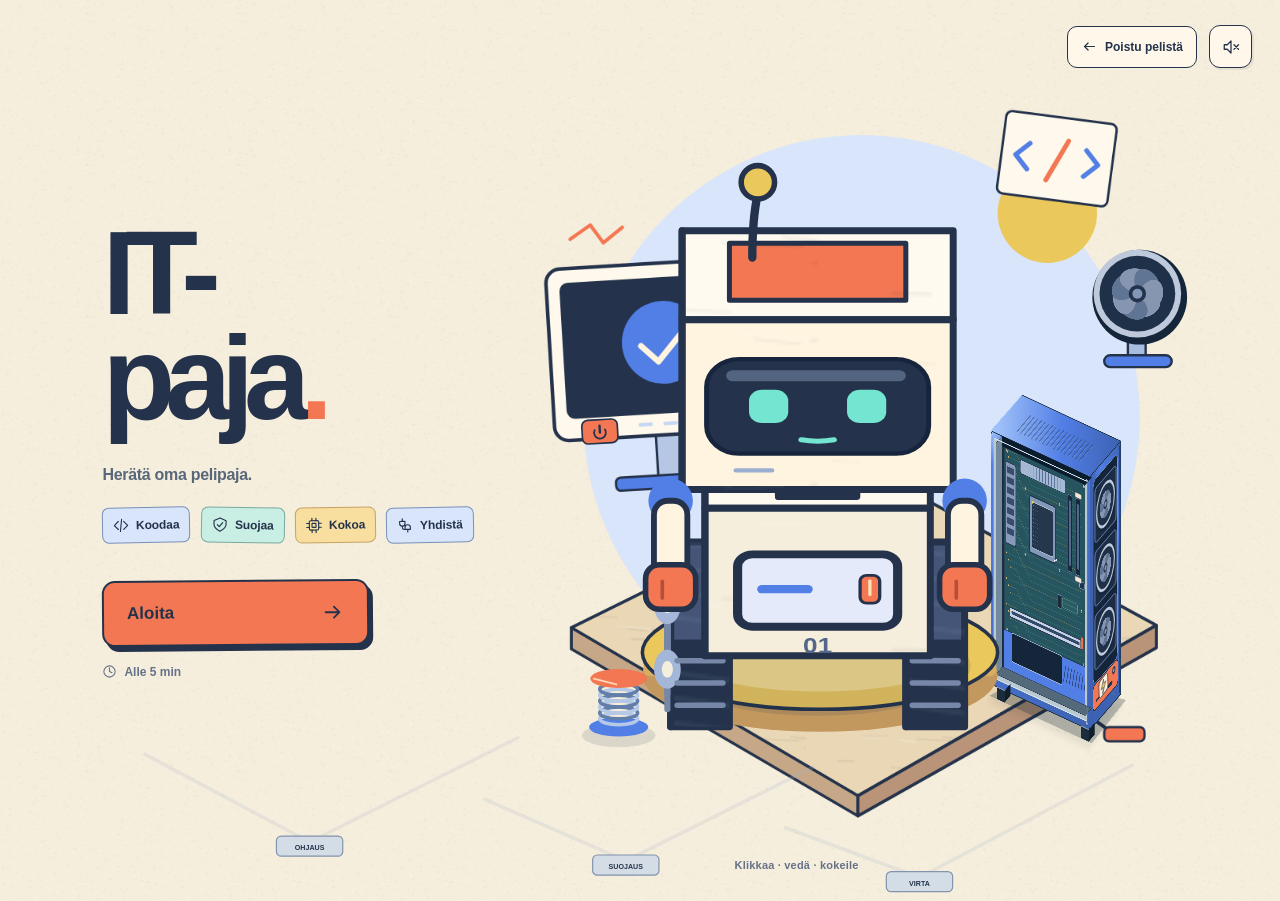
==== commit cbae3163: "lisätty it-pajan idle timeri kahteen minuuttiin." ====
--- a/it-paja.html
+++ b/it-paja.html
@@ -6967,7 +6967,7 @@
 
 <script id="idle-return-script">
 (() => {
-  const idleLimit = 60_000;
+  const idleLimit = 120_000;
   let lastActivity = Date.now();
   let timeoutId;
 
